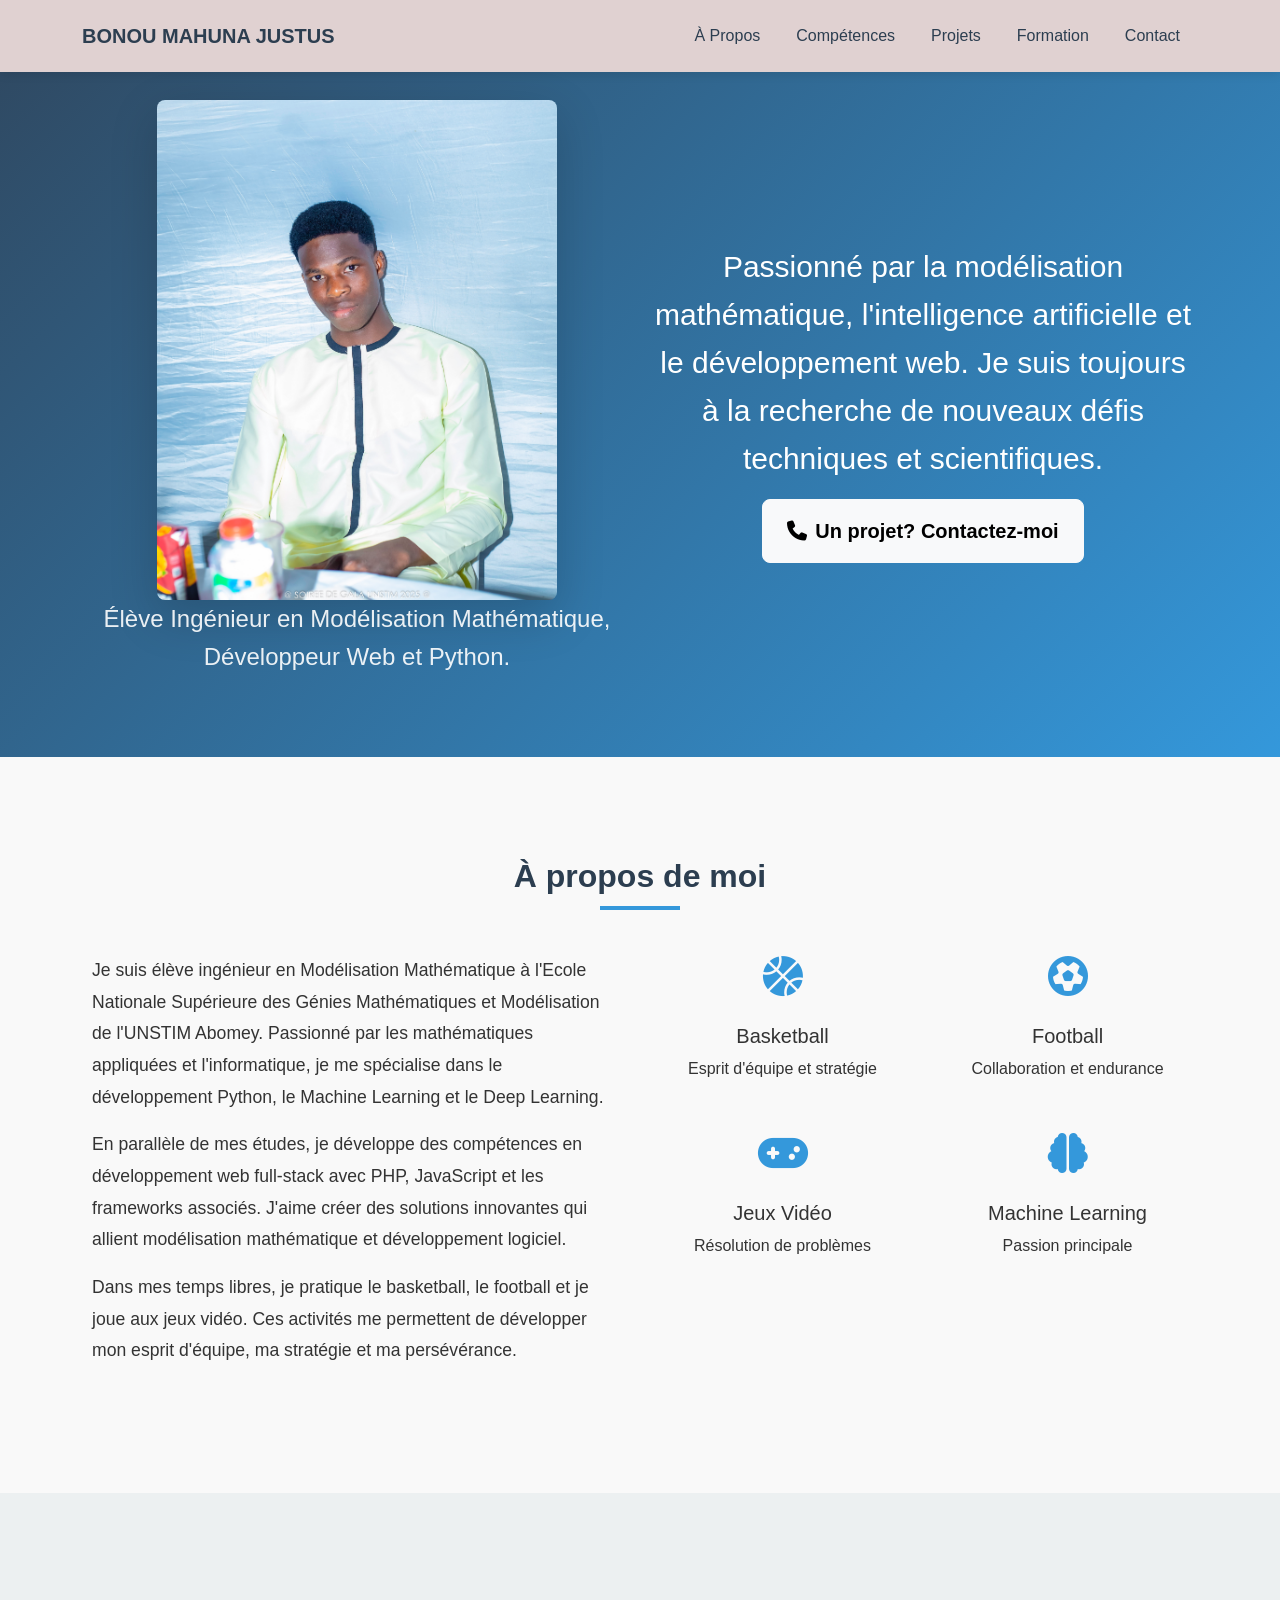
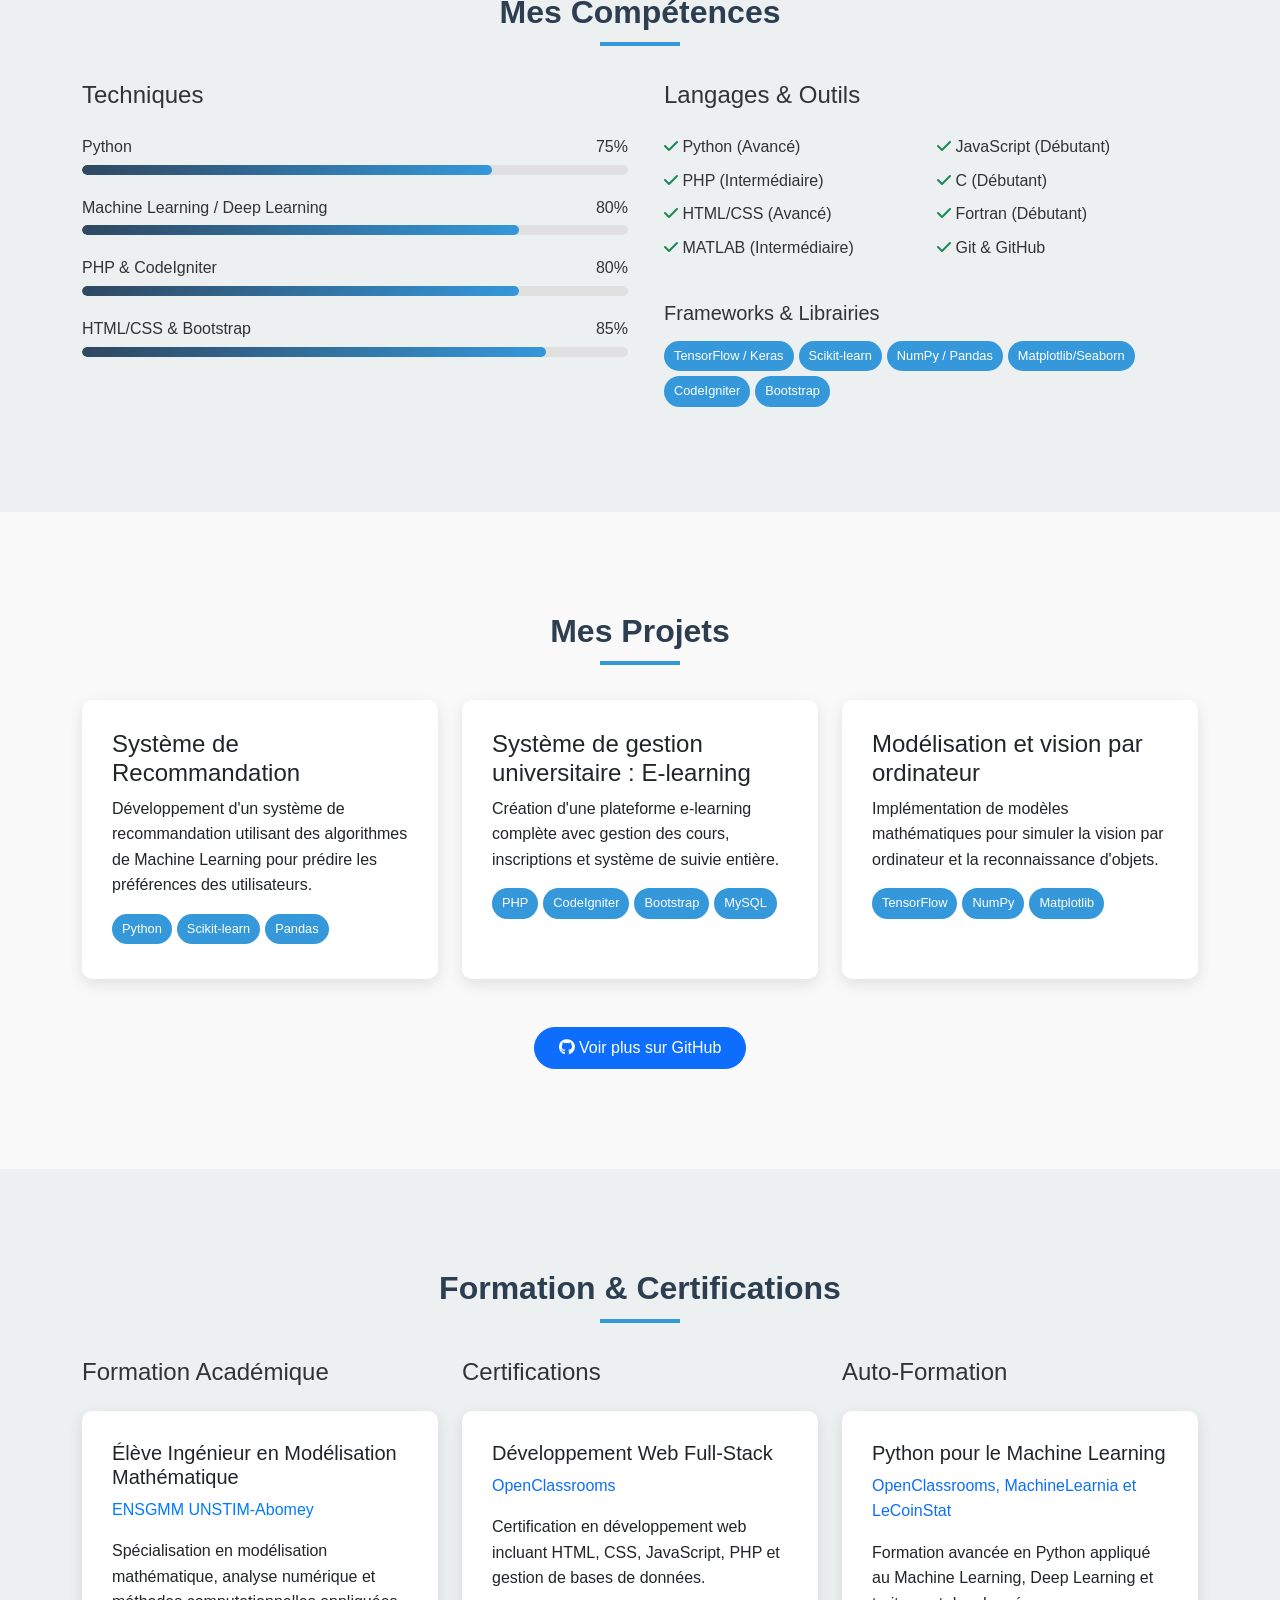
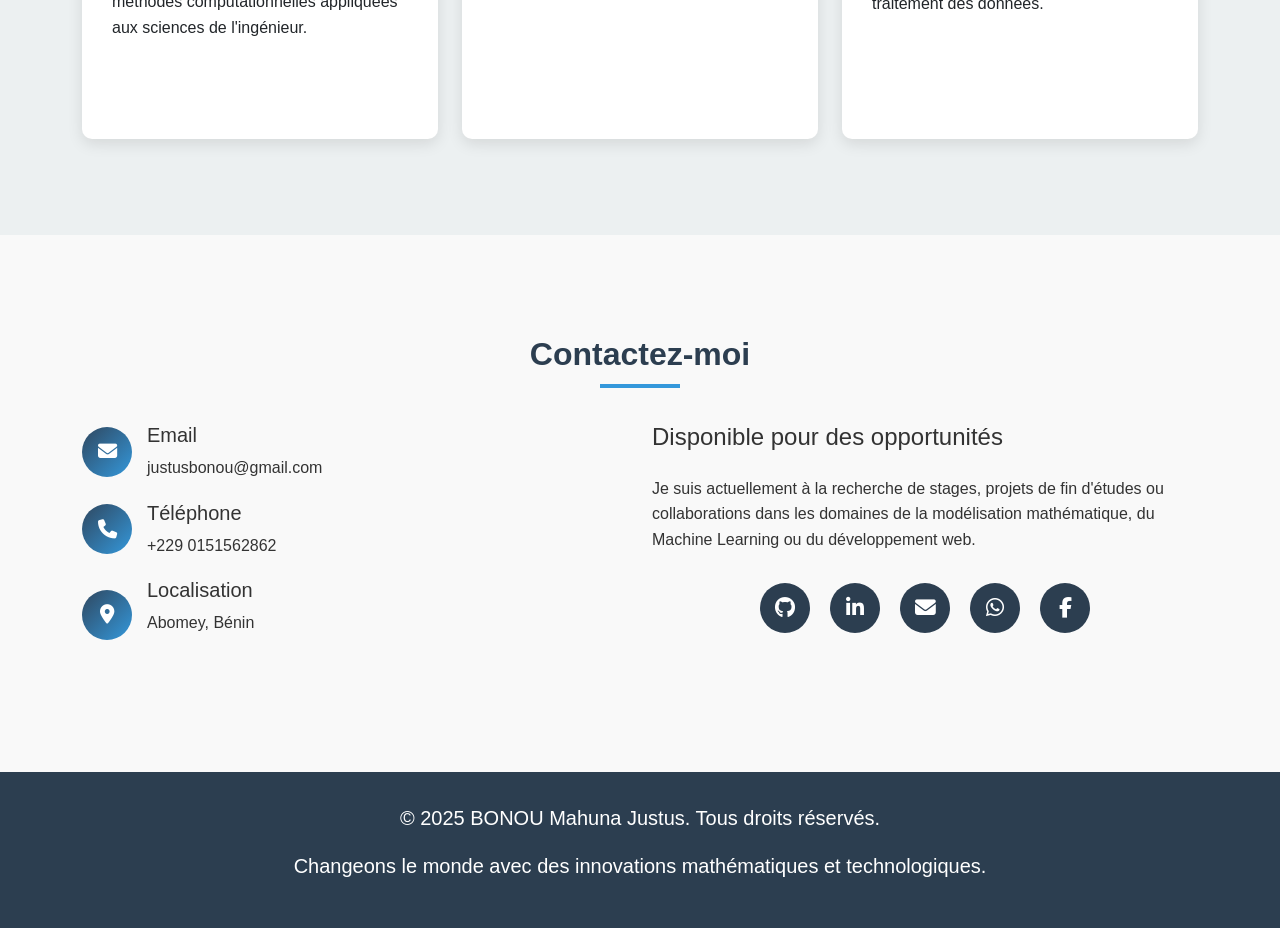
==== index.html @ 1ecdd9f5 "premier commit" ====
<!DOCTYPE html>
<html lang="fr">
  <head>
    <meta charset="UTF-8" />
    <meta name="viewport" content="width=device-width, initial-scale=1.0" />
    <title>BONOU Mahuna Justus - Portfolio</title>
    <link
      rel="stylesheet"
      href="https://cdnjs.cloudflare.com/ajax/libs/font-awesome/6.4.0/css/all.min.css"
    />
    <link
      href="https://cdn.jsdelivr.net/npm/bootstrap@5.3.0/dist/css/bootstrap.min.css"
      rel="stylesheet"
    />
    <style>
      :root {
        --primary-color: #2c3e50;
        --secondary-color: #3498db;
        --accent-color: #e74c3c;
        --light-color: #ecf0f1;
        --dark-color: #2c3e50;
        --gradient: linear-gradient(135deg, #2f475f 0%, #3498db 100%);
      }

      * {
        margin: 0;
        padding: 0;
        box-sizing: border-box;
      }

      body {
        font-family: "Segoe UI", Tahoma, Geneva, Verdana, sans-serif;
        line-height: 1.6;
        color: #333;
        background-color: #f9f9f9;
      }

      .navbar {
        background-color: rgb(224, 209, 209);
        box-shadow: 0 2px 10px rgba(0, 0, 0, 0.1);
        position: fixed;
        top: 0;
        width: 100%;
        z-index: 1000;
        padding: 15px 0;
      }

      .navbar-brand {
        font-weight: 700;
        font-size: 1.8rem;
        color: var(--primary-color) !important;
      }

      .nav-link {
        color: var(--primary-color) !important;
        font-weight: 500;
        margin: 0 10px;
        transition: color 0.3s;
      }

      .nav-link:hover {
        color: var(--secondary-color) !important;
      }

      .hero-section {
        background: var(--gradient);
        color: white;
        padding: 100px 0 50px;
        text-align: center;
      }

      .hero-section .lead {
        font-size: 1.5rem;
        margin-bottom: 30px;
        opacity: 0.9;
      }

      .profile-img {
        width: 250px;
        height: 250px;
        border-radius: 50%;
        object-fit: cover;
        border: 5px solid white;
        box-shadow: 0 10px 30px rgba(0, 0, 0, 0.2);
        margin: 30px auto;
      }

      .section-title {
        text-align: center;
        margin-bottom: 50px;
        color: var(--primary-color);
        position: relative;
        font-weight: 700;
      }

      .section-title:after {
        content: "";
        position: absolute;
        width: 80px;
        height: 4px;
        background-color: var(--secondary-color);
        bottom: -15px;
        left: 50%;
        transform: translateX(-50%);
      }

      .section-padding {
        padding: 100px 0;
      }

      .about-text {
        font-size: 1.1rem;
        line-height: 1.8;
        padding: 10px;
      }

      .skill-item {
        margin-bottom: 20px;
      }

      .skill-name {
        display: flex;
        justify-content: space-between;
        margin-bottom: 5px;
      }

      .skill-bar {
        height: 10px;
        background-color: #e0e0e0;
        border-radius: 5px;
        overflow: hidden;
      }

      .skill-level {
        height: 100%;
        background: var(--gradient);
        border-radius: 5px;
      }

      .card {
        border: none;
        border-radius: 10px;
        box-shadow: 0 5px 15px rgba(0, 0, 0, 0.1);
        transition: transform 0.3s, box-shadow 0.3s;
        height: 100%;
      }

      .card:hover {
        transform: translateY(-10px);
        box-shadow: 0 15px 30px rgba(0, 0, 0, 0.2);
      }

      .card-body {
        padding: 30px;
      }

      .project-tech {
        display: flex;
        flex-wrap: wrap;
        margin-top: 15px;
      }

      .tech-badge {
        background-color: var(--secondary-color);
        color: white;
        padding: 5px 10px;
        border-radius: 20px;
        font-size: 0.8rem;
        margin-right: 5px;
        margin-bottom: 5px;
      }

      .contact-info {
        display: flex;
        align-items: center;
        margin-bottom: 20px;
      }

      .contact-icon {
        width: 50px;
        height: 50px;
        background: var(--gradient);
        color: white;
        border-radius: 50%;
        display: flex;
        align-items: center;
        justify-content: center;
        margin-right: 15px;
        font-size: 1.2rem;
      }

      .social-links {
        display: flex;
        justify-content: center;
        margin-top: 30px;
      }

      .social-link {
        width: 50px;
        height: 50px;
        border-radius: 50%;
        background-color: var(--primary-color);
        color: white;
        display: flex;
        align-items: center;
        justify-content: center;
        margin: 0 10px;
        font-size: 1.3rem;
        transition: all 0.3s;
        text-decoration: none;
      }

      .social-link:hover {
        background-color: var(--secondary-color);
        transform: translateY(-5px);
        color: white;
      }

      footer {
        background-color: var(--primary-color);
        color: white;
        padding: 30px 0;
        text-align: center;
      }

      .hobby-icon {
        font-size: 2.5rem;
        color: var(--secondary-color);
        margin-bottom: 15px;
      }

      @media (max-width: 768px) {
        .hero-section h1 {
          font-size: 2.5rem;
        }

        .hero-section .lead {
          font-size: 1.2rem;
        }

        .section-padding {
          padding: 60px 0;
        }
      }
    </style>
  </head>
  <body>
    <!-- Navigation -->
    <nav class="navbar navbar-expand-lg navbar-light" id="nav">
      <div class="container">
        <a class="navbar-brand" style="font-size: 20px" href="#nav"
          >BONOU MAHUNA JUSTUS</a
        >
        <button
          class="navbar-toggler"
          type="button"
          data-bs-toggle="collapse"
          data-bs-target="#navbarNav"
        >
          <span class="navbar-toggler-icon"></span>
        </button>
        <div class="collapse navbar-collapse" id="navbarNav">
          <ul class="navbar-nav ms-auto">
            <li class="nav-item">
              <a class="nav-link" href="#about">À Propos</a>
            </li>
            <li class="nav-item">
              <a class="nav-link" href="#skills">Compétences</a>
            </li>
            <li class="nav-item">
              <a class="nav-link" href="#projects">Projets</a>
            </li>
            <li class="nav-item">
              <a class="nav-link" href="#education">Formation</a>
            </li>
            <li class="nav-item">
              <a class="nav-link" href="#contact">Contact</a>
            </li>
          </ul>
        </div>
      </div>
    </nav>
    <section class="hero-section">
      <div class="container position-relative">
        <div class="row justify-content-center align-items-center g-3">
          <div class="col-lg-6 text-center">
            <div class="hero-image-wrapper position-relative">
              <img
                src="images/justus.jpg"
                alt="BONOU Mahuna Justus"
                class="img-fluid rounded-3 shadow-lg"
                style="width: 400px; height: 500px"
              />
            </div>
            <p class="lead">
              Élève Ingénieur en Modélisation Mathématique, Développeur Web et
              Python.
            </p>
          </div>
          <hr class="d-lg-none border-3 opacity-100" />
          <div class="col-lg-6 text-center">
            <div class="row">
              <div>
                <p style="font-size: 30px; font-weight: 20px">
                  Passionné par la modélisation mathématique, l'intelligence
                  artificielle et le développement web. Je suis toujours à la
                  recherche de nouveaux défis techniques et scientifiques.
                </p>
              </div>
              <div class="d-flex gap-3 flex-wrap justify-content-center">
                <a
                  href="#contact"
                  class="btn btn-light btn-lg px-4 py-3 fw-semibold"
                >
                  <i class="fas fa-phone me-2"></i>Un projet? Contactez-moi
                </a>
              </div>
            </div>
          </div>
        </div>
      </div>
    </section>

    <!-- À Propos Section -->
    <section id="about" class="section-padding">
      <div class="container">
        <h2 class="section-title">À propos de moi</h2>
        <div class="row">
          <div class="col-lg-6">
            <div class="about-text">
              <p>
                Je suis élève ingénieur en Modélisation Mathématique à l'Ecole
                Nationale Supérieure des Génies Mathématiques et Modélisation de
                l'UNSTIM Abomey. Passionné par les mathématiques appliquées et
                l'informatique, je me spécialise dans le développement Python,
                le Machine Learning et le Deep Learning.
              </p>

              <p>
                En parallèle de mes études, je développe des compétences en
                développement web full-stack avec PHP, JavaScript et les
                frameworks associés. J'aime créer des solutions innovantes qui
                allient modélisation mathématique et développement logiciel.
              </p>

              <p>
                Dans mes temps libres, je pratique le basketball, le football et
                je joue aux jeux vidéo. Ces activités me permettent de
                développer mon esprit d'équipe, ma stratégie et ma persévérance.
              </p>
            </div>
          </div>
          <div class="col-lg-6">
            <div class="row mt-4 mt-lg-0">
              <div class="col-6 text-center mb-4">
                <div class="hobby-icon">
                  <i class="fas fa-basketball-ball"></i>
                </div>
                <h5>Basketball</h5>
                <p>Esprit d'équipe et stratégie</p>
              </div>
              <div class="col-6 text-center mb-4">
                <div class="hobby-icon">
                  <i class="fas fa-futbol"></i>
                </div>
                <h5>Football</h5>
                <p>Collaboration et endurance</p>
              </div>
              <div class="col-6 text-center mb-4">
                <div class="hobby-icon">
                  <i class="fas fa-gamepad"></i>
                </div>
                <h5>Jeux Vidéo</h5>
                <p>Résolution de problèmes</p>
              </div>
              <div class="col-6 text-center mb-4">
                <div class="hobby-icon">
                  <i class="fas fa-brain"></i>
                </div>
                <h5>Machine Learning</h5>
                <p>Passion principale</p>
              </div>
            </div>
          </div>
        </div>
      </div>
    </section>

    <!-- Compétences Section -->
    <section
      id="skills"
      class="section-padding"
      style="background-color: var(--light-color)"
    >
      <div class="container">
        <h2 class="section-title">Mes Compétences</h2>
        <div class="row">
          <div class="col-lg-6">
            <h4 class="mb-4">Techniques</h4>
            <div class="skill-item">
              <div class="skill-name">
                <span>Python</span>
                <span>75%</span>
              </div>
              <div class="skill-bar">
                <div class="skill-level" style="width: 75%"></div>
              </div>
            </div>

            <div class="skill-item">
              <div class="skill-name">
                <span>Machine Learning / Deep Learning</span>
                <span>80%</span>
              </div>
              <div class="skill-bar">
                <div class="skill-level" style="width: 80%"></div>
              </div>
            </div>

            <div class="skill-item">
              <div class="skill-name">
                <span>PHP & CodeIgniter</span>
                <span>80%</span>
              </div>
              <div class="skill-bar">
                <div class="skill-level" style="width: 80%"></div>
              </div>
            </div>

            <div class="skill-item">
              <div class="skill-name">
                <span>HTML/CSS & Bootstrap</span>
                <span>85%</span>
              </div>
              <div class="skill-bar">
                <div class="skill-level" style="width: 85%"></div>
              </div>
            </div>
          </div>

          <div class="col-lg-6 px-4 mt-5 mt-lg-0">
            <h4 class="mb-4">Langages & Outils</h4>
            <div class="row">
              <div class="col-md-6">
                <ul class="list-unstyled">
                  <li class="mb-2">
                    <i class="fas fa-check text-success"></i> Python (Avancé)
                  </li>
                  <li class="mb-2">
                    <i class="fas fa-check text-success"></i> PHP
                    (Intermédiaire)
                  </li>
                  <li class="mb-2">
                    <i class="fas fa-check text-success"></i> HTML/CSS (Avancé)
                  </li>
                  <li class="mb-2">
                    <i class="fas fa-check text-success"></i> MATLAB
                    (Intermédiaire)
                  </li>
                </ul>
              </div>
              <div class="col-md-6">
                <ul class="list-unstyled">
                  <li class="mb-2">
                    <i class="fas fa-check text-success"></i> JavaScript
                    (Débutant)
                  </li>
                  <li class="mb-2">
                    <i class="fas fa-check text-success"></i> C (Débutant)
                  </li>
                  <li class="mb-2">
                    <i class="fas fa-check text-success"></i> Fortran (Débutant)
                  </li>
                  <li class="mb-2">
                    <i class="fas fa-check text-success"></i> Git & GitHub
                  </li>
                </ul>
              </div>
            </div>

            <div class="mt-4">
              <h5>Frameworks & Librairies</h5>
              <div class="project-tech mt-3">
                <span class="tech-badge">TensorFlow / Keras</span>
                <span class="tech-badge">Scikit-learn</span>
                <span class="tech-badge">NumPy / Pandas</span>
                <span class="tech-badge">Matplotlib/Seaborn</span>
                <span class="tech-badge">CodeIgniter</span>
                <span class="tech-badge">Bootstrap</span>
              </div>
            </div>
          </div>
        </div>
      </div>
    </section>

    <!-- Projets Section -->
    <section id="projects" class="section-padding">
      <div class="container">
        <h2 class="section-title">Mes Projets</h2>
        <div class="row">
          <div class="col-md-6 col-lg-4 mb-4">
            <div class="card">
              <div class="card-body">
                <h4 class="card-title">Système de Recommandation</h4>
                <p class="card-text">
                  Développement d'un système de recommandation utilisant des
                  algorithmes de Machine Learning pour prédire les préférences
                  des utilisateurs.
                </p>
                <div class="project-tech">
                  <span class="tech-badge">Python</span>
                  <span class="tech-badge">Scikit-learn</span>
                  <span class="tech-badge">Pandas</span>
                </div>
              </div>
            </div>
          </div>

          <div class="col-md-6 col-lg-4 mb-4">
            <div class="card">
              <div class="card-body">
                <h4 class="card-title">
                  Système de gestion universitaire : E-learning
                </h4>
                <p class="card-text">
                  Création d'une plateforme e-learning complète avec gestion des
                  cours, inscriptions et système de suivie entière.
                </p>
                <div class="project-tech">
                  <span class="tech-badge">PHP</span>
                  <span class="tech-badge">CodeIgniter</span>
                  <span class="tech-badge">Bootstrap</span>
                  <span class="tech-badge">MySQL</span>
                </div>
              </div>
            </div>
          </div>

          <div class="col-md-6 col-lg-4 mb-4">
            <div class="card">
              <div class="card-body">
                <h4 class="card-title">
                  Modélisation et vision par ordinateur
                </h4>
                <p class="card-text">
                  Implémentation de modèles mathématiques pour simuler la vision
                  par ordinateur et la reconnaissance d'objets.
                </p>
                <div class="project-tech">
                  <span class="tech-badge">TensorFlow</span>
                  <span class="tech-badge">NumPy</span>
                  <span class="tech-badge">Matplotlib</span>
                </div>
              </div>
            </div>
          </div>
        </div>

        <div class="text-center mt-4">
          <a
            href="https://github.com/justus12s"
            target="_blank"
            class="btn btn-primary px-4 py-2"
            style="border-radius: 30px"
          >
            <i class="fab fa-github"></i> Voir plus sur GitHub
          </a>
        </div>
      </div>
    </section>

    <!-- Formation & Certifications -->
    <section
      id="education"
      class="section-padding"
      style="background-color: var(--light-color)"
    >
      <div class="container">
        <h2 class="section-title">Formation & Certifications</h2>
        <div class="row">
          <div class="col-lg-4 mb-5">
            <h4 class="mb-4">Formation Académique</h4>
            <div class="card">
              <div class="card-body">
                <h5>Élève Ingénieur en Modélisation Mathématique</h5>
                <p class="text-primary">
                  <a
                    href="https://ensgmm.unstim.bj/"
                    target="_blank"
                    style="text-decoration: none; color: #007bff"
                    >ENSGMM UNSTIM-Abomey</a
                  >
                </p>
                <p>
                  Spécialisation en modélisation mathématique, analyse numérique
                  et méthodes computationnelles appliquées aux sciences de
                  l'ingénieur.
                </p>
              </div>
            </div>
          </div>

          <div class="col-lg-4 mb-5">
            <h4 class="mb-4">Certifications</h4>
            <div class="card mb-3">
              <div class="card-body">
                <h5>Développement Web Full-Stack</h5>
                <p class="text-primary">OpenClassrooms</p>
                <p>
                  Certification en développement web incluant HTML, CSS,
                  JavaScript, PHP et gestion de bases de données.
                </p>
              </div>
            </div>
          </div>
          <div class="col-lg-4 mb-5">
            <h4 class="mb-4">Auto-Formation</h4>
            <div class="card">
              <div class="card-body">
                <h5>Python pour le Machine Learning</h5>
                <p class="text-primary">
                  OpenClassrooms, MachineLearnia et LeCoinStat
                </p>
                <p>
                  Formation avancée en Python appliqué au Machine Learning, Deep
                  Learning et traitement des données.
                </p>
              </div>
            </div>
          </div>
        </div>
      </div>
    </section>

    <!-- Contact Section -->
    <section id="contact" class="section-padding">
      <div class="container">
        <h2 class="section-title">Contactez-moi</h2>
        <div class="row">
          <div class="col-lg-6">
            <div class="contact-info">
              <div class="contact-icon">
                <i class="fas fa-envelope"></i>
              </div>
              <div>
                <h5>Email</h5>
                <a
                  href="mailto:justusbonou@gmail.com"
                  style="text-decoration: none; color: #333; font-size: 1rem"
                >
                  <span>justusbonou@gmail.com</span>
                </a>
              </div>
            </div>

            <div class="contact-info">
              <div class="contact-icon">
                <i class="fas fa-phone"></i>
              </div>
              <div>
                <h5>Téléphone</h5>
                <a
                  href="tel:+229 0151562862"
                  style="text-decoration: none; color: #333; font-size: 1rem"
                >
                  <span>+229 0151562862</span>
                </a>
              </div>
            </div>

            <div class="contact-info">
              <div class="contact-icon">
                <i class="fas fa-map-marker-alt"></i>
              </div>
              <div>
                <h5>Localisation</h5>
                <p>Abomey, Bénin</p>
              </div>
            </div>
          </div>

          <div class="col-lg-6 mt-5 mt-lg-0">
            <h4 class="mb-4">Disponible pour des opportunités</h4>
            <p>
              Je suis actuellement à la recherche de stages, projets de fin
              d'études ou collaborations dans les domaines de la modélisation
              mathématique, du Machine Learning ou du développement web.
            </p>

            <div class="social-links">
              <a
                href="https://github.com/justus12s"
                target="_blank"
                class="social-link"
              >
                <i class="fab fa-github"></i>
              </a>
              <a
                href="https://www.linkedin.com/in/mahuna-justus-bonou-1362aa380"
                target="_blank"
                class="social-link"
              >
                <i class="fab fa-linkedin-in"></i>
              </a>
              <a href="mailto:justusbonou@gmail.com" class="social-link">
                <i class="fas fa-envelope"></i>
              </a>
              <a
                href="https://wa.me/2290151562862"
                target="_blank"
                class="social-link"
              >
                <i class="fab fa-whatsapp"></i>
              </a>
              <a
                href="https://www.facebook.com/justus.bonou.2025"
                target="_blank"
                class="social-link"
              >
                <i class="fab fa-facebook-f"></i>
              </a>
            </div>
          </div>
        </div>
      </div>
    </section>

    <!-- Footer -->
    <footer>
      <div class="container" style="font-size: 1rem">
        <p class="lead">
          &copy; 2025 BONOU Mahuna Justus. Tous droits réservés.
        </p>
        <p class="lead">
          Changeons le monde avec des innovations mathématiques et
          technologiques.
        </p>
      </div>
    </footer>

    <script src="https://cdn.jsdelivr.net/npm/bootstrap@5.3.0/dist/js/bootstrap.bundle.min.js"></script>
    <script>
      // Smooth scrolling pour les ancres
      document.querySelectorAll('a[href^="#"]').forEach((anchor) => {
        anchor.addEventListener("click", function (e) {
          e.preventDefault();

          const targetId = this.getAttribute("href");
          if (targetId === "#") return;

          const targetElement = document.querySelector(targetId);
          if (targetElement) {
            window.scrollTo({
              top: targetElement.offsetTop - 70,
              behavior: "smooth",
            });
          }
        });
      });

      // Animation pour les barres de compétences
      function animateSkills() {
        const skillBars = document.querySelectorAll(".skill-level");
        skillBars.forEach((bar) => {
          const width = bar.style.width;
          bar.style.width = "0";
          setTimeout(() => {
            bar.style.transition = "width 1.5s ease-in-out";
            bar.style.width = width;
          }, 300);
        });
      }

      // Observer pour déclencher l'animation des compétences
      const observerOptions = {
        threshold: 0.5,
      };

      const observer = new IntersectionObserver((entries) => {
        entries.forEach((entry) => {
          if (entry.isIntersecting) {
            animateSkills();
            observer.unobserve(entry.target);
          }
        });
      }, observerOptions);

      const skillsSection = document.getElementById("skills");
      if (skillsSection) {
        observer.observe(skillsSection);
      }
    </script>
  </body>
</html>
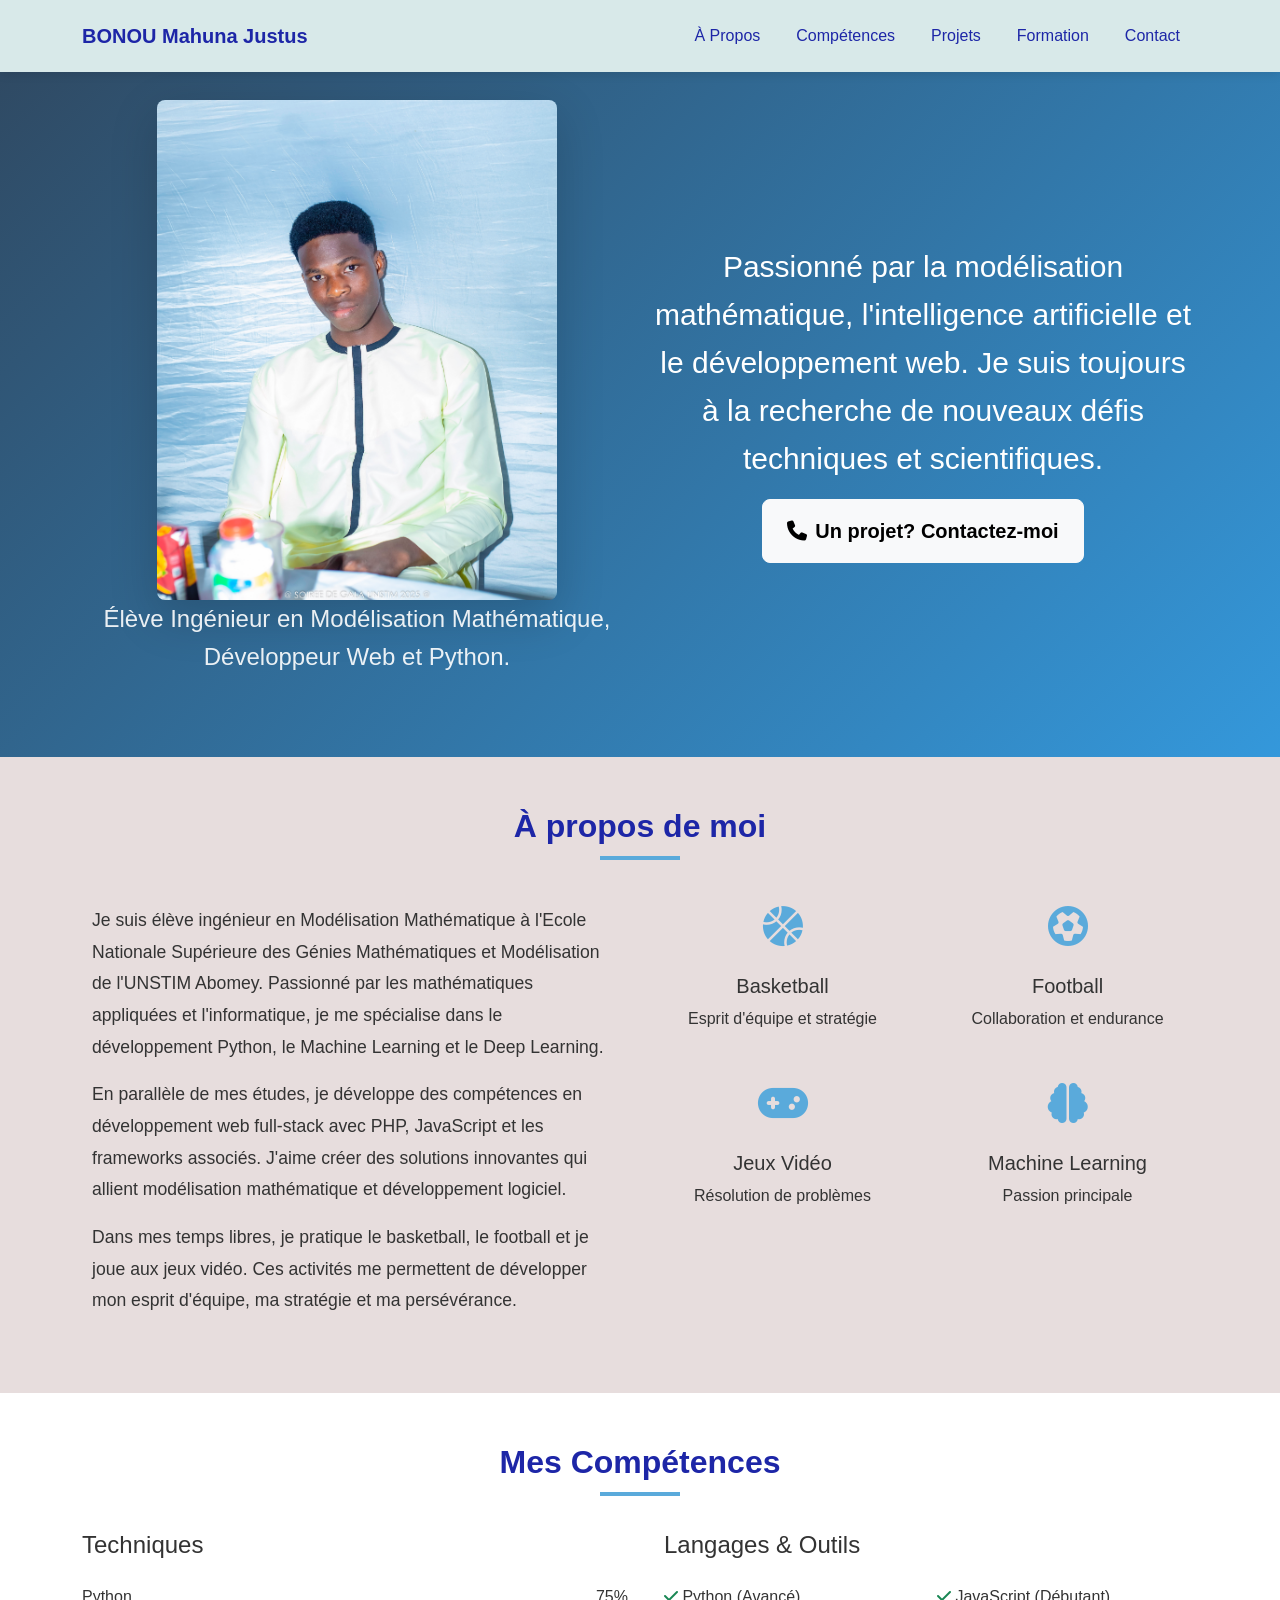
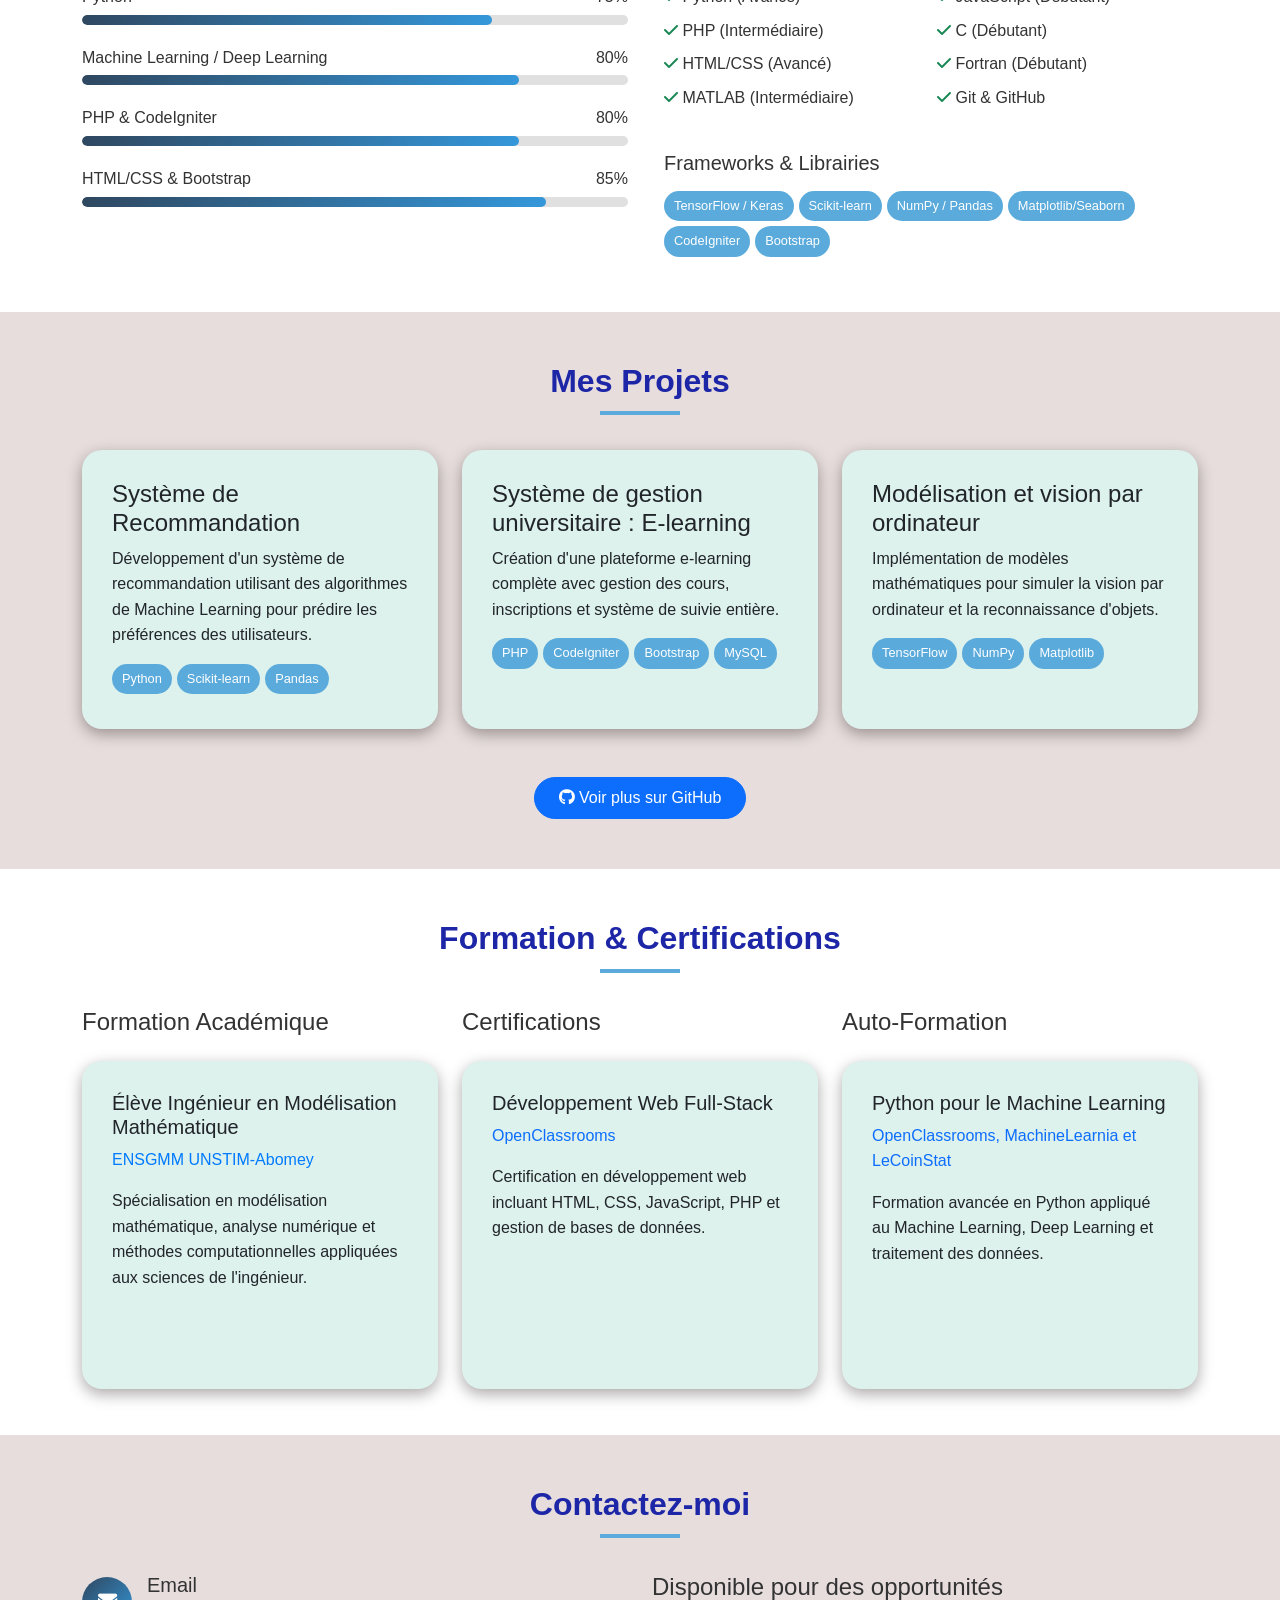
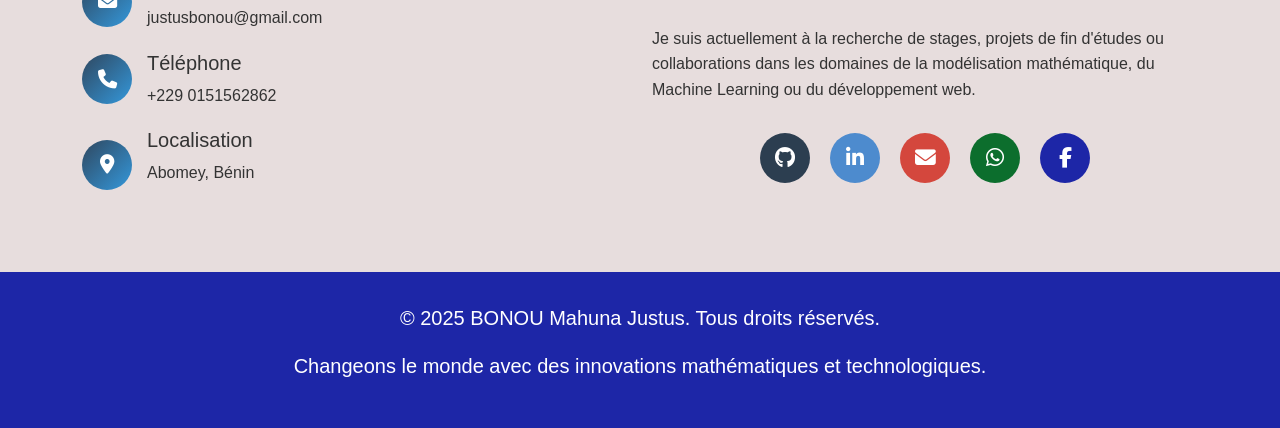
==== commit d2ffc913: "Premiere modification" ====
--- a/index.html
+++ b/index.html
@@ -14,10 +14,10 @@
     />
     <style>
       :root {
-        --primary-color: #2c3e50;
-        --secondary-color: #3498db;
+        --primary-color: rgb(29, 38, 167);
+        --secondary-color: #5aaadb;
         --accent-color: #e74c3c;
-        --light-color: #ecf0f1;
+        --light-color: #ffffff;
         --dark-color: #2c3e50;
         --gradient: linear-gradient(135deg, #2f475f 0%, #3498db 100%);
       }
@@ -32,11 +32,11 @@
         font-family: "Segoe UI", Tahoma, Geneva, Verdana, sans-serif;
         line-height: 1.6;
         color: #333;
-        background-color: #f9f9f9;
+        background-color: #e7dddd;
       }
 
       .navbar {
-        background-color: rgb(224, 209, 209);
+        background-color: rgb(216, 233, 233);
         box-shadow: 0 2px 10px rgba(0, 0, 0, 0.1);
         position: fixed;
         top: 0;
@@ -105,7 +105,7 @@
       }
 
       .section-padding {
-        padding: 100px 0;
+        padding: 50px 0;
       }
 
       .about-text {
@@ -139,9 +139,10 @@
 
       .card {
         border: none;
-        border-radius: 10px;
-        box-shadow: 0 5px 15px rgba(0, 0, 0, 0.1);
+        border-radius: 20px;
+        box-shadow: 0 5px 15px rgba(14, 1, 1, 0.349);
         transition: transform 0.3s, box-shadow 0.3s;
+        background-color: #ddf1ed;
         height: 100%;
       }
 
@@ -249,7 +250,7 @@
     <nav class="navbar navbar-expand-lg navbar-light" id="nav">
       <div class="container">
         <a class="navbar-brand" style="font-size: 20px" href="#nav"
-          >BONOU MAHUNA JUSTUS</a
+          >BONOU Mahuna Justus</a
         >
         <button
           class="navbar-toggler"
@@ -693,6 +694,7 @@
                 href="https://github.com/justus12s"
                 target="_blank"
                 class="social-link"
+                style="background-color: var(--dark-color)"
               >
                 <i class="fab fa-github"></i>
               </a>
@@ -700,16 +702,22 @@
                 href="https://www.linkedin.com/in/mahuna-justus-bonou-1362aa380"
                 target="_blank"
                 class="social-link"
+                style="background-color: #4d8bce"
               >
                 <i class="fab fa-linkedin-in"></i>
               </a>
-              <a href="mailto:justusbonou@gmail.com" class="social-link">
+              <a
+                href="mailto:justusbonou@gmail.com"
+                class="social-link"
+                style="background-color: #d4473d"
+              >
                 <i class="fas fa-envelope"></i>
               </a>
               <a
                 href="https://wa.me/2290151562862"
                 target="_blank"
                 class="social-link"
+                style="background-color: #0c6e2d"
               >
                 <i class="fab fa-whatsapp"></i>
               </a>
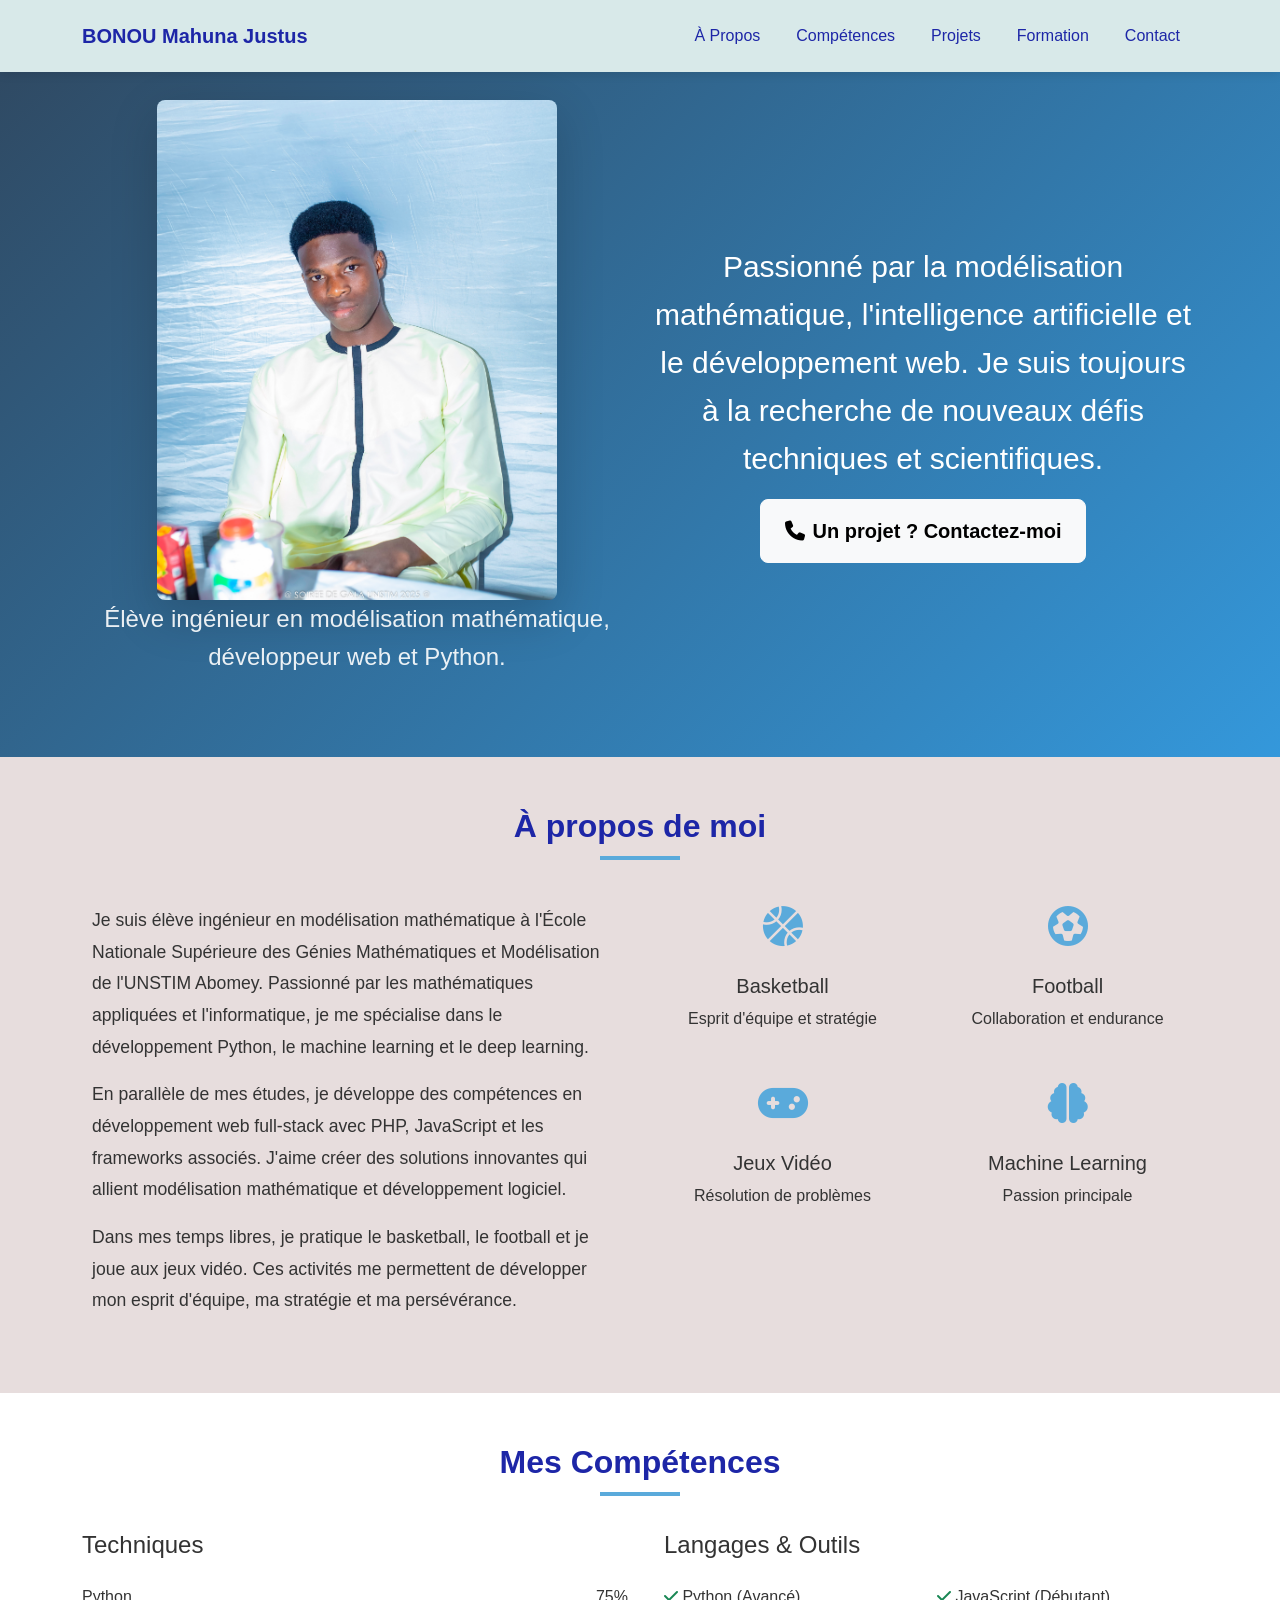
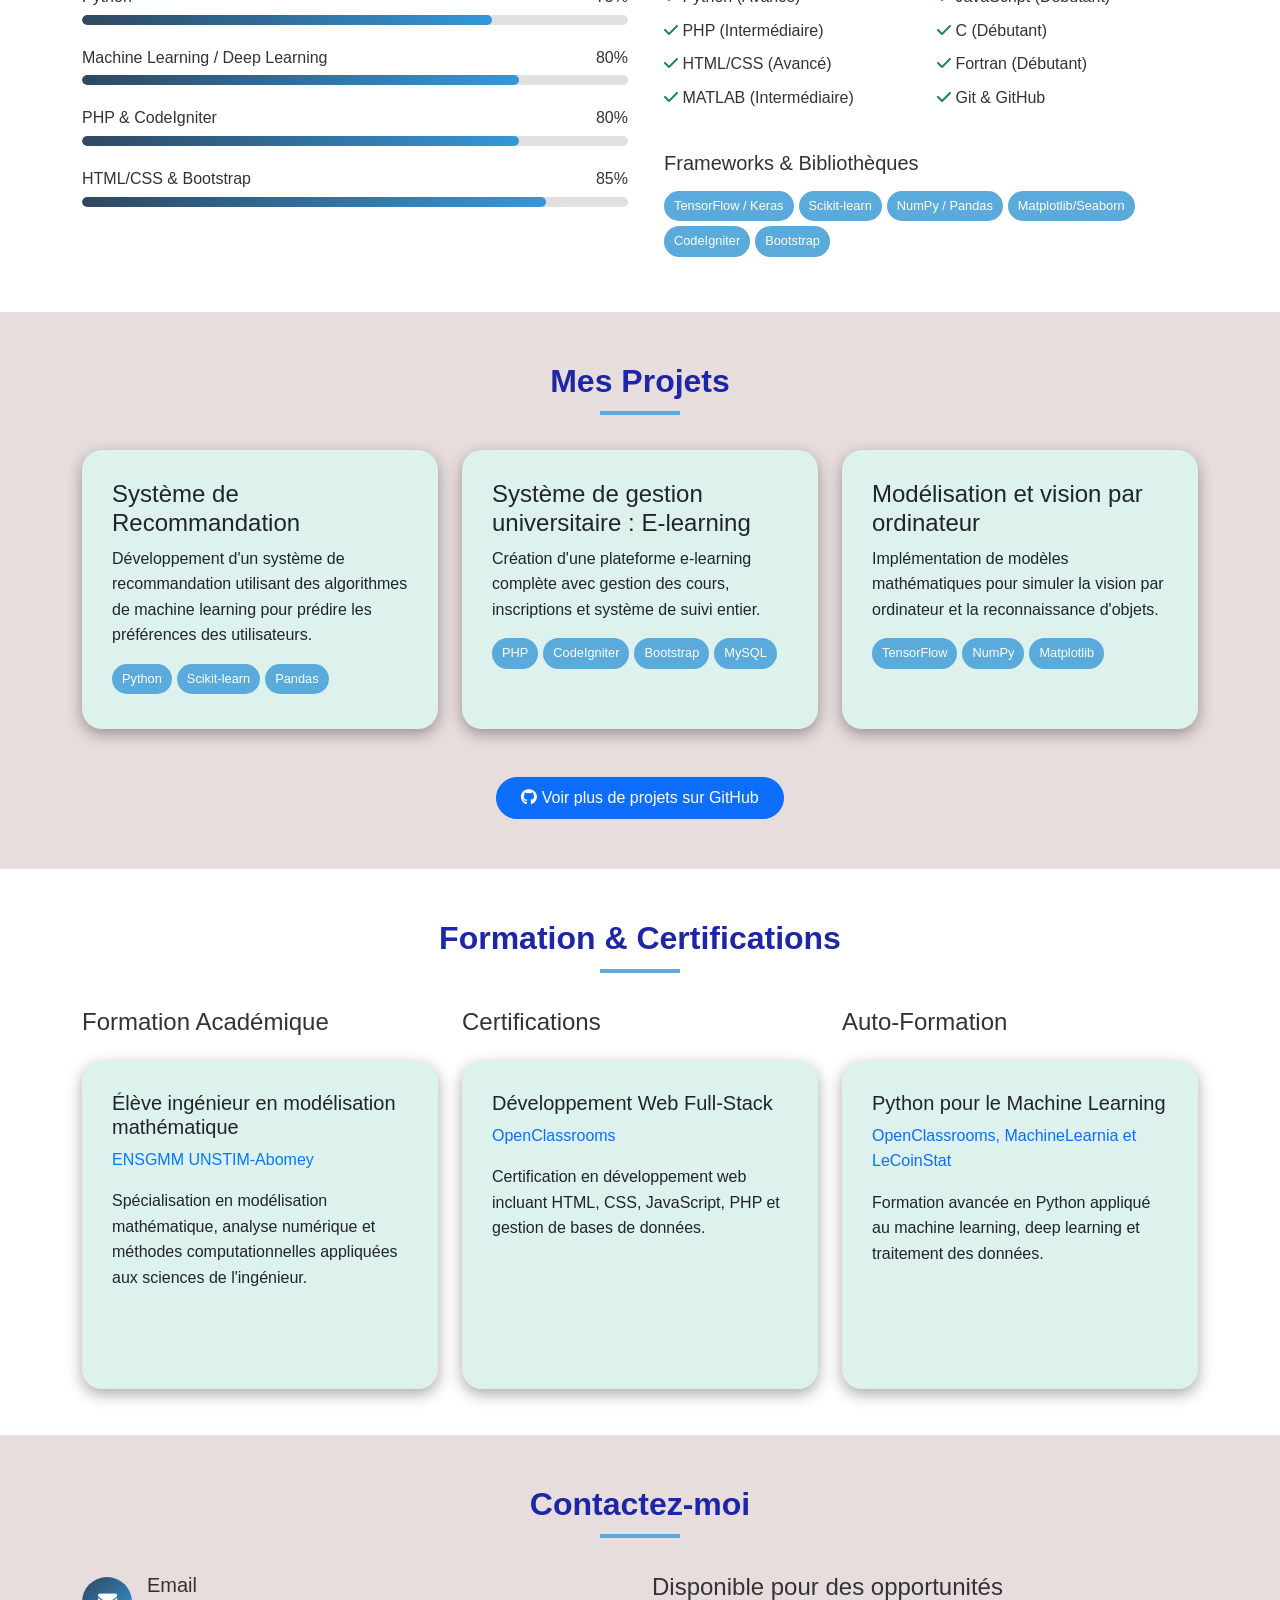
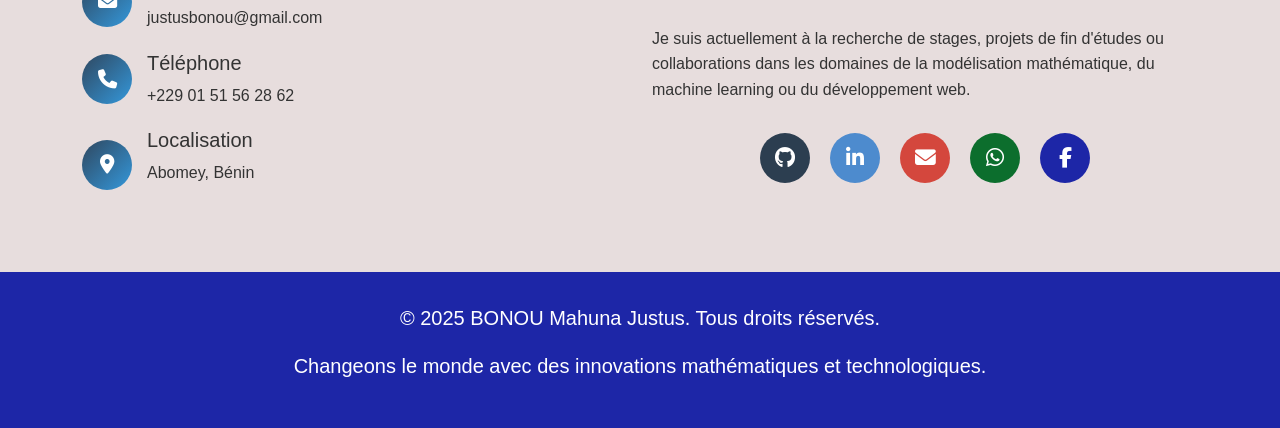
==== commit 30dc4e75: "Deuxième modification" ====
--- a/index.html
+++ b/index.html
@@ -294,7 +294,7 @@
               />
             </div>
             <p class="lead">
-              Élève Ingénieur en Modélisation Mathématique, Développeur Web et
+              Élève ingénieur en modélisation mathématique, développeur web et
               Python.
             </p>
           </div>
@@ -313,7 +313,7 @@
                   href="#contact"
                   class="btn btn-light btn-lg px-4 py-3 fw-semibold"
                 >
-                  <i class="fas fa-phone me-2"></i>Un projet? Contactez-moi
+                  <i class="fas fa-phone me-2"></i>Un projet ? Contactez-moi
                 </a>
               </div>
             </div>
@@ -330,11 +330,11 @@
           <div class="col-lg-6">
             <div class="about-text">
               <p>
-                Je suis élève ingénieur en Modélisation Mathématique à l'Ecole
+                Je suis élève ingénieur en modélisation mathématique à l'École
                 Nationale Supérieure des Génies Mathématiques et Modélisation de
                 l'UNSTIM Abomey. Passionné par les mathématiques appliquées et
                 l'informatique, je me spécialise dans le développement Python,
-                le Machine Learning et le Deep Learning.
+                le machine learning et le deep learning.
               </p>
 
               <p>
@@ -480,7 +480,7 @@
             </div>
 
             <div class="mt-4">
-              <h5>Frameworks & Librairies</h5>
+              <h5>Frameworks & Bibliothèques</h5>
               <div class="project-tech mt-3">
                 <span class="tech-badge">TensorFlow / Keras</span>
                 <span class="tech-badge">Scikit-learn</span>
@@ -506,7 +506,7 @@
                 <h4 class="card-title">Système de Recommandation</h4>
                 <p class="card-text">
                   Développement d'un système de recommandation utilisant des
-                  algorithmes de Machine Learning pour prédire les préférences
+                  algorithmes de machine learning pour prédire les préférences
                   des utilisateurs.
                 </p>
                 <div class="project-tech">
@@ -526,7 +526,7 @@
                 </h4>
                 <p class="card-text">
                   Création d'une plateforme e-learning complète avec gestion des
-                  cours, inscriptions et système de suivie entière.
+                  cours, inscriptions et système de suivi entier.
                 </p>
                 <div class="project-tech">
                   <span class="tech-badge">PHP</span>
@@ -565,7 +565,7 @@
             class="btn btn-primary px-4 py-2"
             style="border-radius: 30px"
           >
-            <i class="fab fa-github"></i> Voir plus sur GitHub
+            <i class="fab fa-github"></i> Voir plus de projets sur GitHub
           </a>
         </div>
       </div>
@@ -584,7 +584,7 @@
             <h4 class="mb-4">Formation Académique</h4>
             <div class="card">
               <div class="card-body">
-                <h5>Élève Ingénieur en Modélisation Mathématique</h5>
+                <h5>Élève ingénieur en modélisation mathématique</h5>
                 <p class="text-primary">
                   <a
                     href="https://ensgmm.unstim.bj/"
@@ -624,8 +624,8 @@
                   OpenClassrooms, MachineLearnia et LeCoinStat
                 </p>
                 <p>
-                  Formation avancée en Python appliqué au Machine Learning, Deep
-                  Learning et traitement des données.
+                  Formation avancée en Python appliqué au machine learning, deep
+                  learning et traitement des données.
                 </p>
               </div>
             </div>
@@ -662,10 +662,10 @@
               <div>
                 <h5>Téléphone</h5>
                 <a
-                  href="tel:+229 0151562862"
+                  href="tel:+22901515628622"
                   style="text-decoration: none; color: #333; font-size: 1rem"
                 >
-                  <span>+229 0151562862</span>
+                  <span>+229 01 51 56 28 62</span>
                 </a>
               </div>
             </div>
@@ -686,7 +686,7 @@
             <p>
               Je suis actuellement à la recherche de stages, projets de fin
               d'études ou collaborations dans les domaines de la modélisation
-              mathématique, du Machine Learning ou du développement web.
+              mathématique, du machine learning ou du développement web.
             </p>
 
             <div class="social-links">
@@ -714,7 +714,7 @@
                 <i class="fas fa-envelope"></i>
               </a>
               <a
-                href="https://wa.me/2290151562862"
+                href="https://wa.me/22901515628622"
                 target="_blank"
                 class="social-link"
                 style="background-color: #0c6e2d"
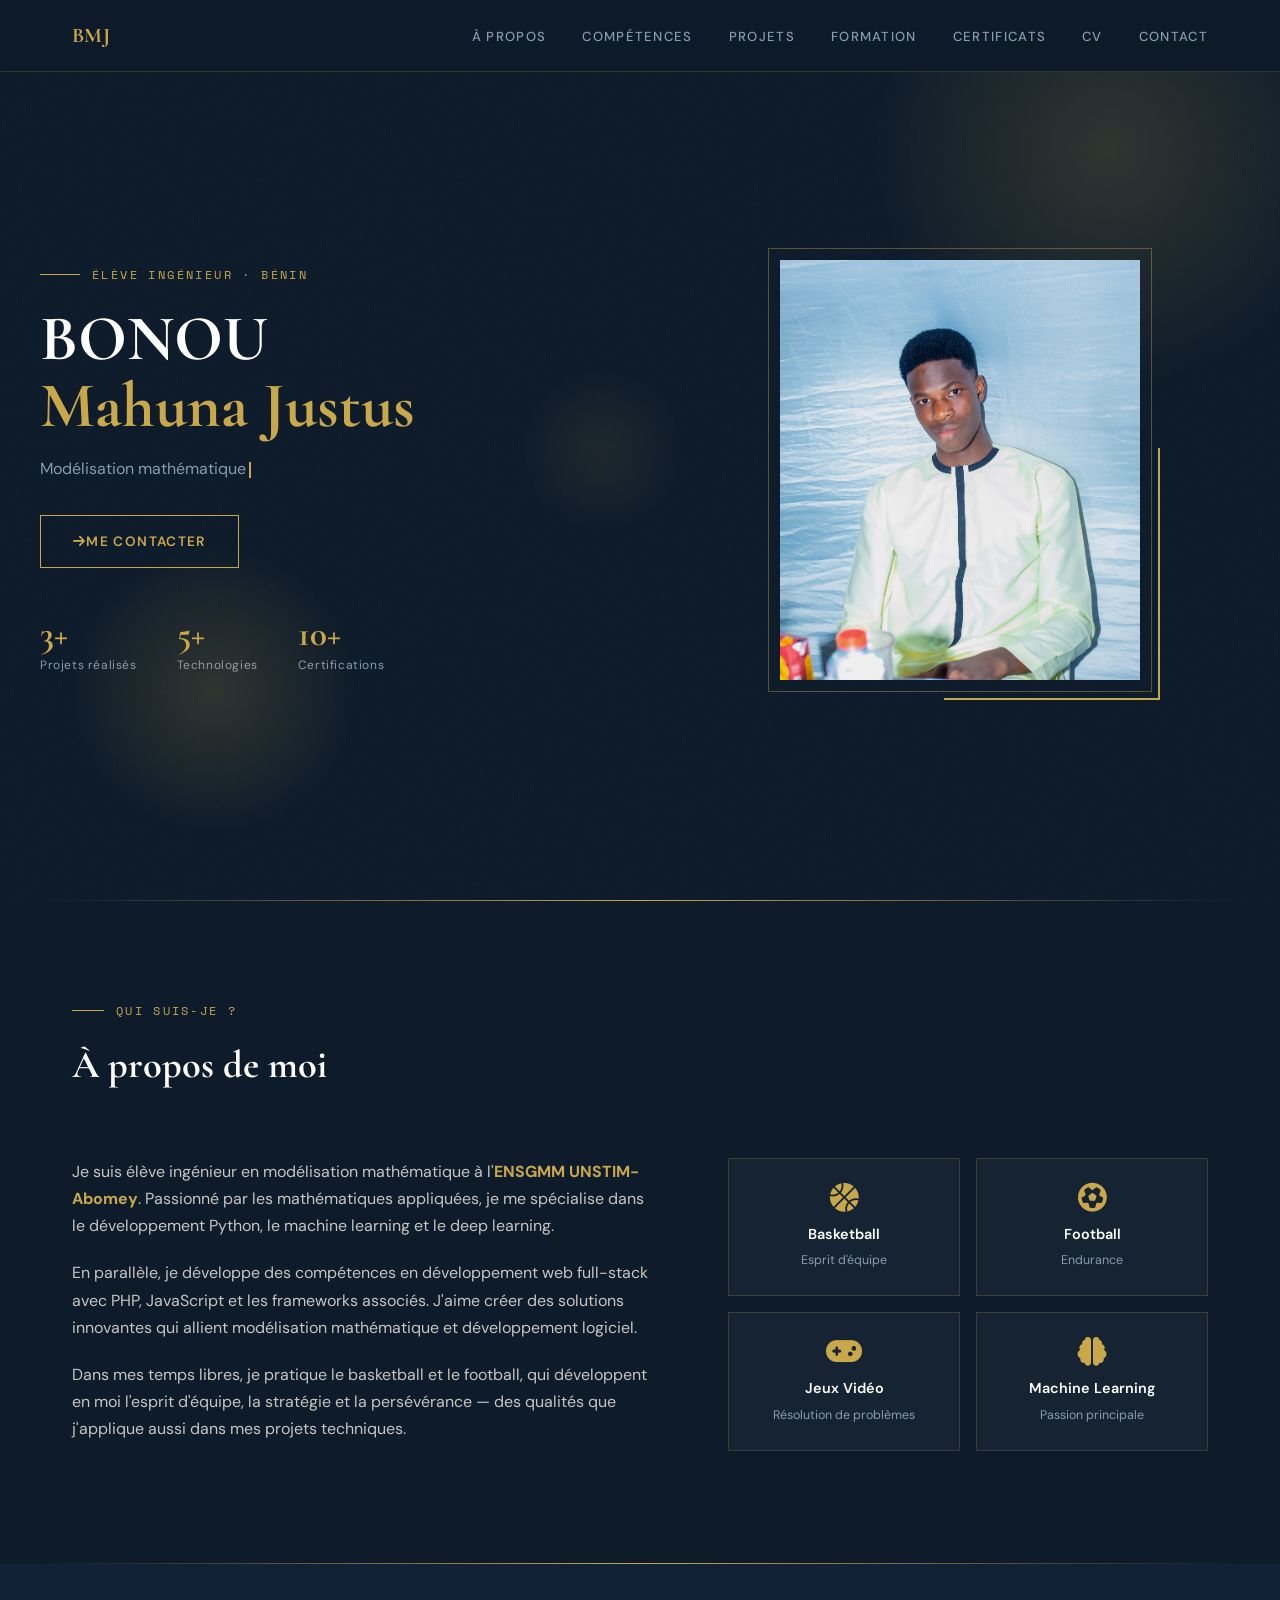
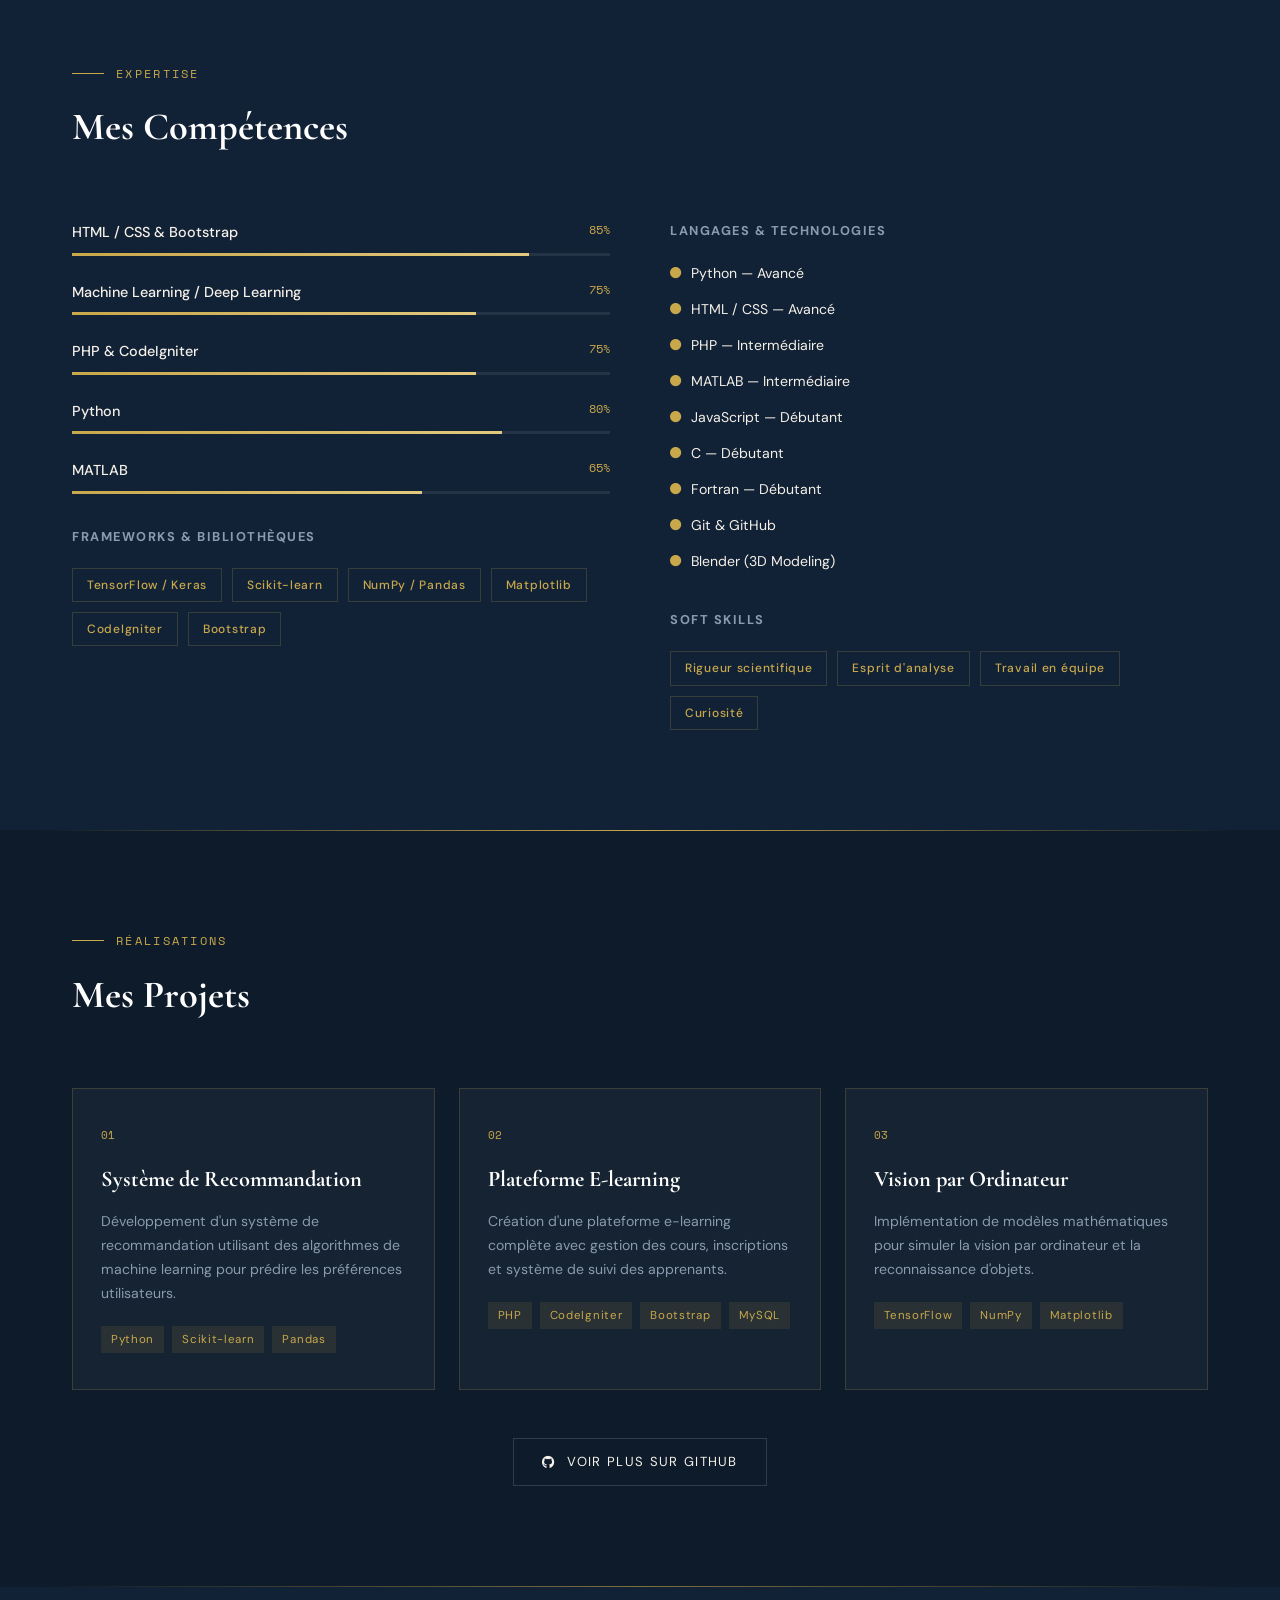
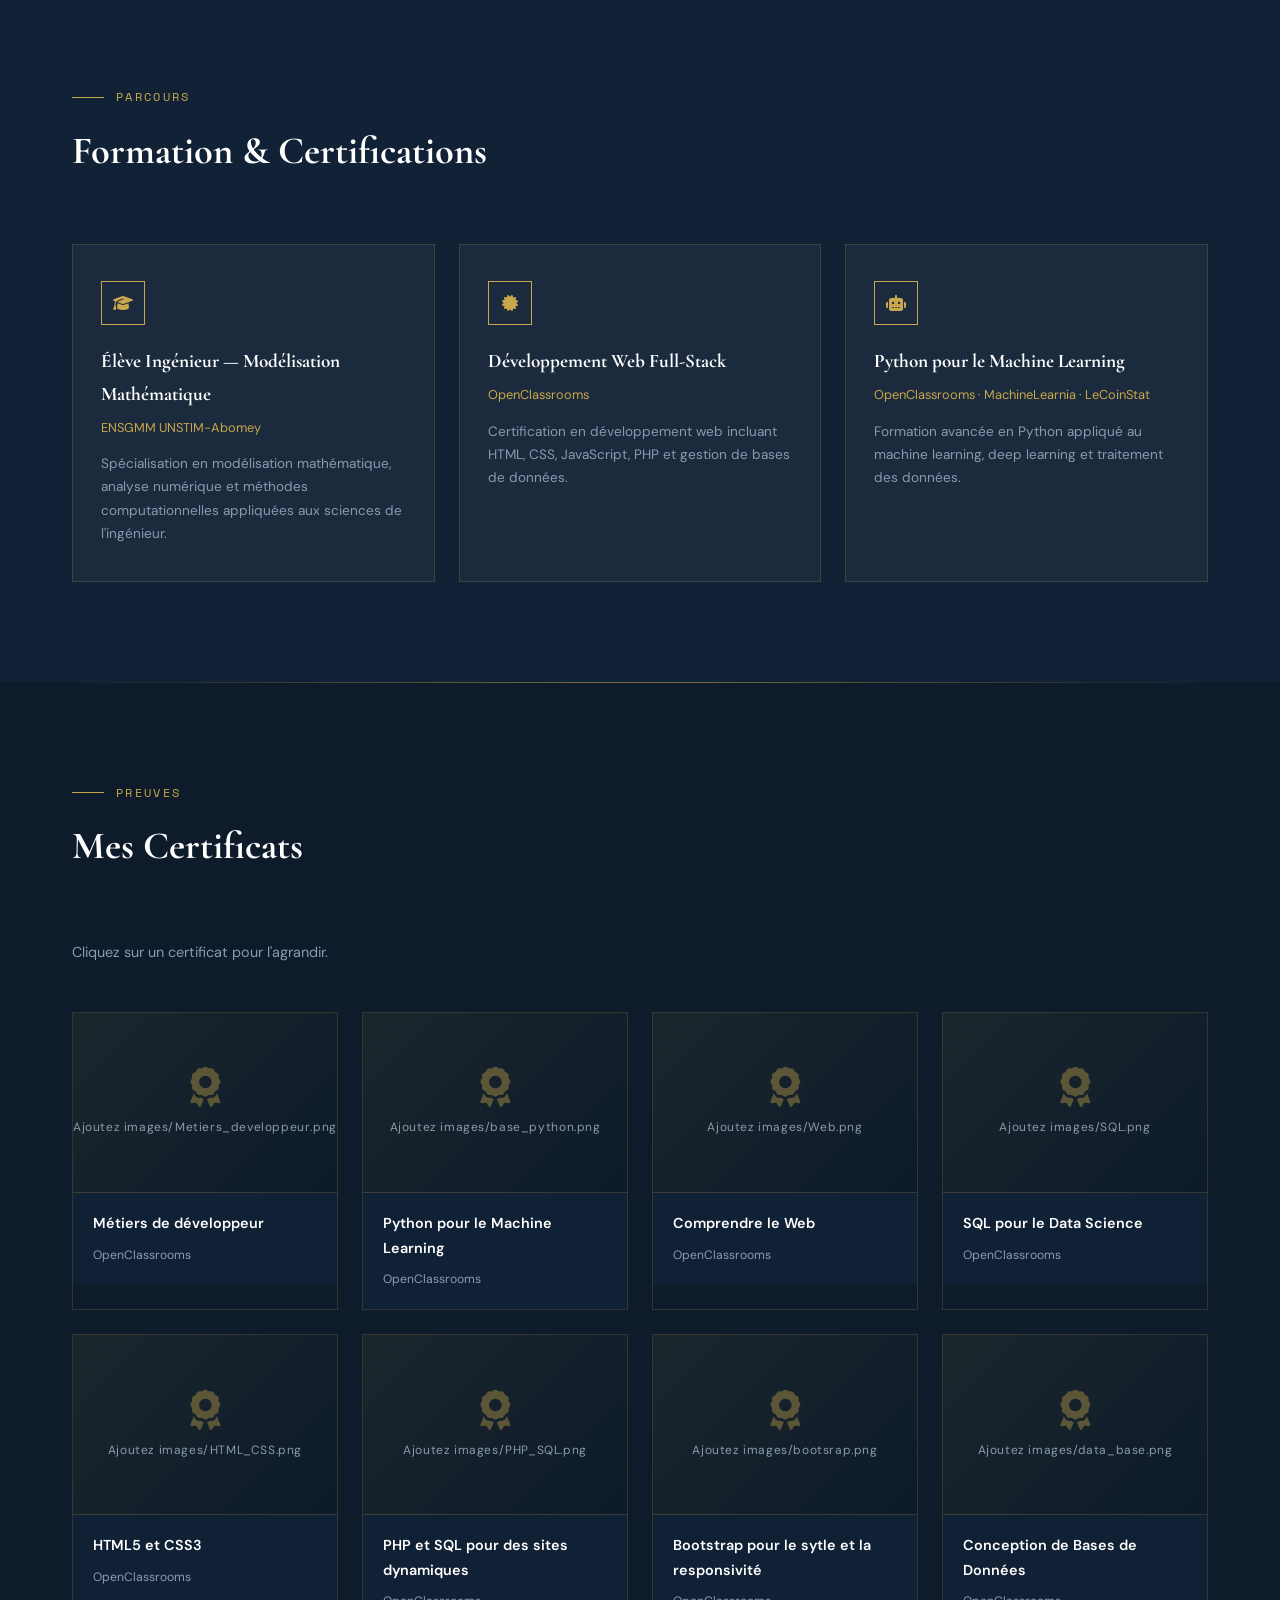
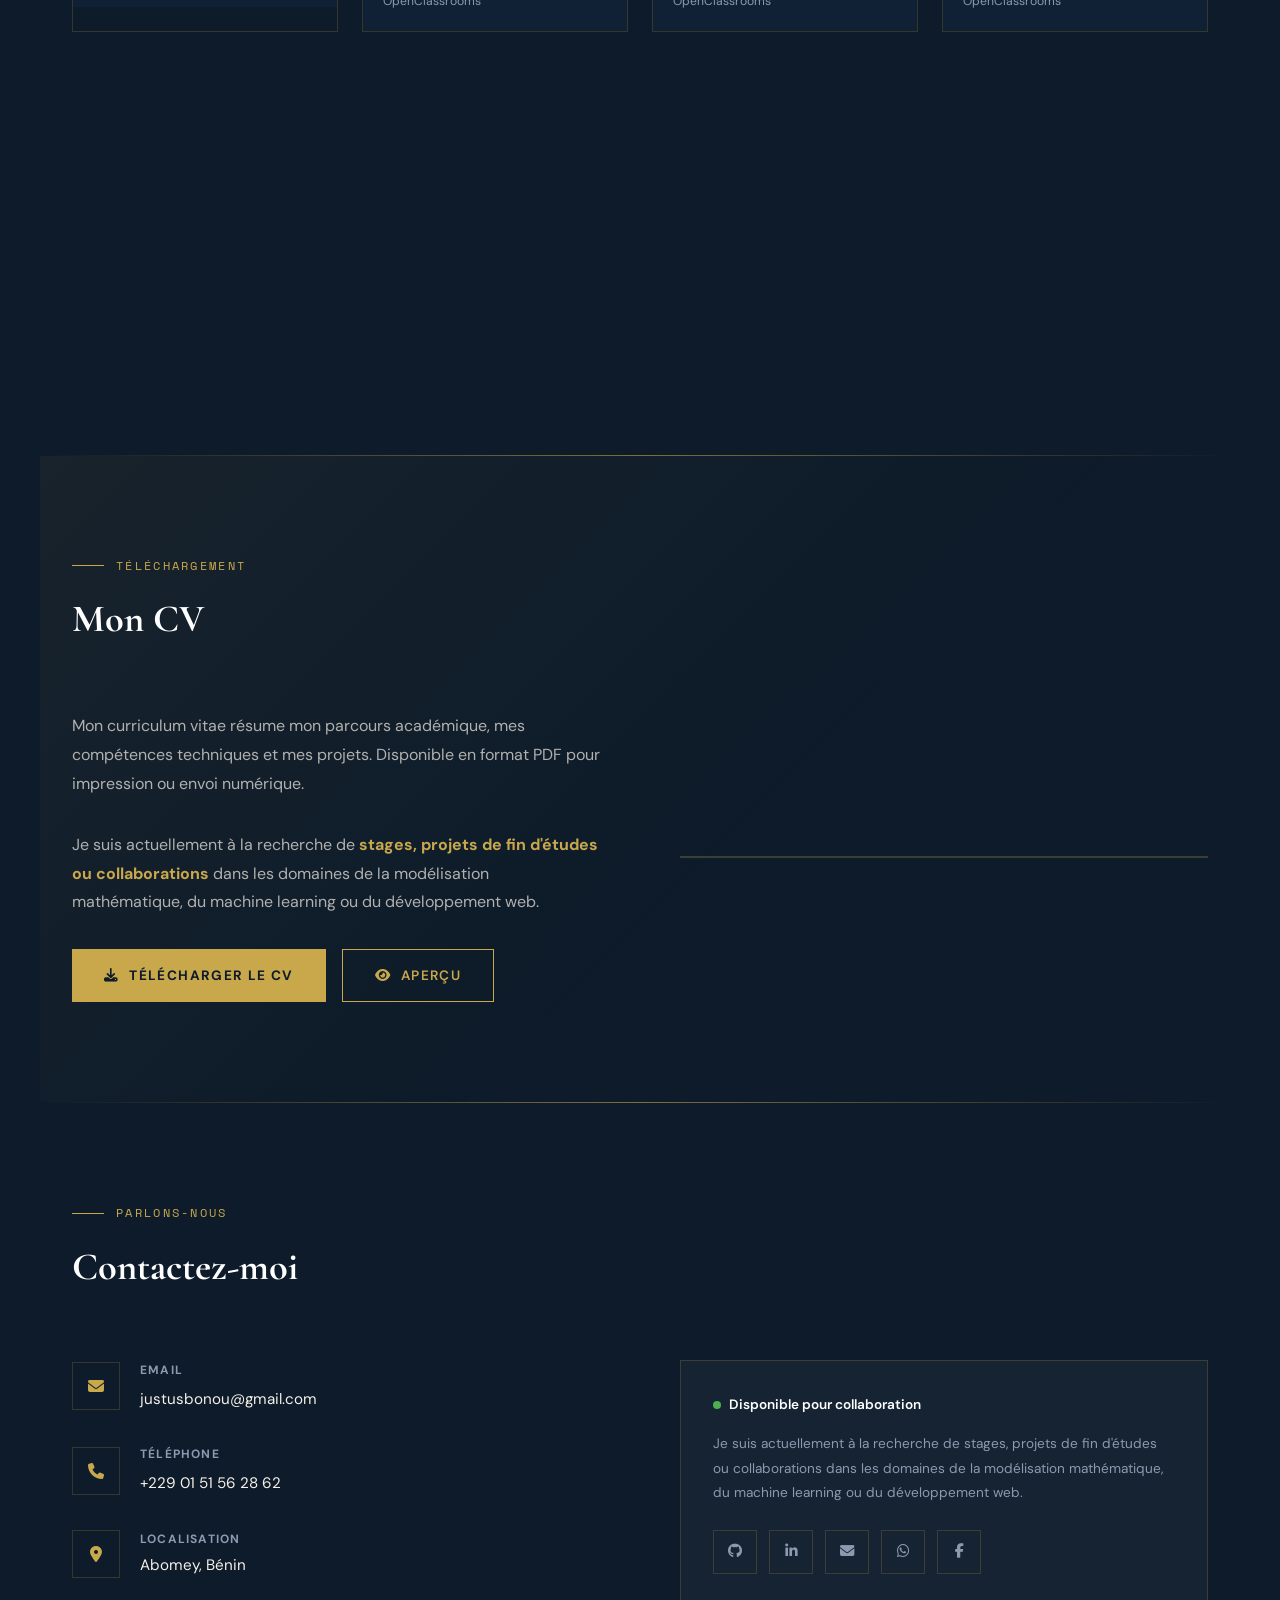
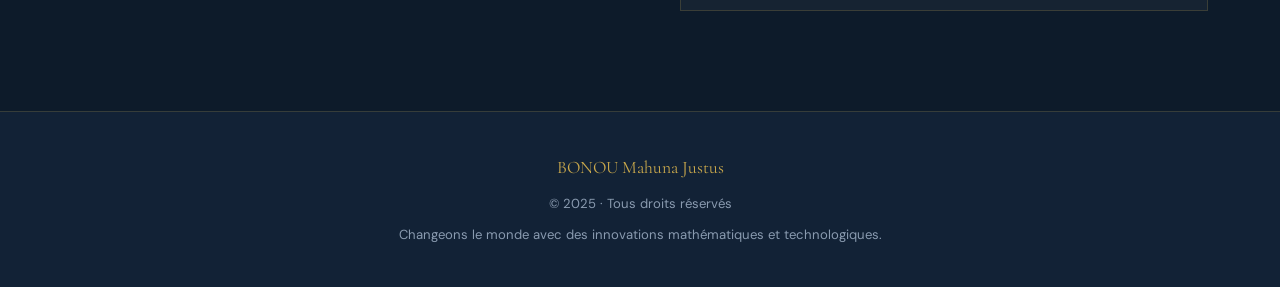
==== commit 3193e345: "Amélioration du la page" ====
--- a/index.html
+++ b/index.html
@@ -1,803 +1,2318 @@
-<!DOCTYPE html>
+<!doctype html>
 <html lang="fr">
   <head>
     <meta charset="UTF-8" />
     <meta name="viewport" content="width=device-width, initial-scale=1.0" />
-    <title>BONOU Mahuna Justus - Portfolio</title>
+    <title>BONOU Mahuna Justus — Portfolio</title>
     <link
       rel="stylesheet"
       href="https://cdnjs.cloudflare.com/ajax/libs/font-awesome/6.4.0/css/all.min.css"
     />
     <link
-      href="https://cdn.jsdelivr.net/npm/bootstrap@5.3.0/dist/css/bootstrap.min.css"
+      href="https://fonts.googleapis.com/css2?family=Cormorant+Garamond:wght@300;400;600;700&family=DM+Sans:wght@300;400;500;600&family=Space+Mono:wght@400;700&display=swap"
       rel="stylesheet"
     />
     <style>
-      :root {
-        --primary-color: rgb(29, 38, 167);
-        --secondary-color: #5aaadb;
-        --accent-color: #e74c3c;
-        --light-color: #ffffff;
-        --dark-color: #2c3e50;
-        --gradient: linear-gradient(135deg, #2f475f 0%, #3498db 100%);
-      }
-
-      * {
+      /* ─── RESET & ROOT ─────────────────────────────── */
+      *,
+      *::before,
+      *::after {
         margin: 0;
         padding: 0;
         box-sizing: border-box;
       }
-
+      :root {
+        --navy: #0d1b2a;
+        --navy2: #122236;
+        --gold: #c9a84c;
+        --gold2: #e2c97e;
+        --cream: #f5f0e8;
+        --white: #ffffff;
+        --muted: #8a9bb0;
+        --border: rgba(201, 168, 76, 0.2);
+        --card-bg: rgba(255, 255, 255, 0.04);
+        --ff-head: "Cormorant Garamond", Georgia, serif;
+        --ff-body: "DM Sans", sans-serif;
+        --ff-mono: "Space Mono", monospace;
+        --transition: 0.35s cubic-bezier(0.4, 0, 0.2, 1);
+      }
+
+      html {
+        scroll-behavior: smooth;
+      }
       body {
-        font-family: "Segoe UI", Tahoma, Geneva, Verdana, sans-serif;
-        line-height: 1.6;
-        color: #333;
-        background-color: #e7dddd;
-      }
-
-      .navbar {
-        background-color: rgb(216, 233, 233);
-        box-shadow: 0 2px 10px rgba(0, 0, 0, 0.1);
+        font-family: var(--ff-body);
+        background: var(--navy);
+        color: var(--cream);
+        overflow-x: hidden;
+        line-height: 1.7;
+      }
+
+      /* ─── SCROLLBAR ────────────────────────────────── */
+      ::-webkit-scrollbar {
+        width: 4px;
+      }
+      ::-webkit-scrollbar-track {
+        background: var(--navy);
+      }
+      ::-webkit-scrollbar-thumb {
+        background: var(--gold);
+        border-radius: 2px;
+      }
+
+      /* ─── NOISE OVERLAY ────────────────────────────── */
+      body::before {
+        content: "";
+        position: fixed;
+        inset: 0;
+        pointer-events: none;
+        z-index: 0;
+        background-image: url("data:image/svg+xml,%3Csvg viewBox='0 0 256 256' xmlns='http://www.w3.org/2000/svg'%3E%3Cfilter id='noise'%3E%3CfeTurbulence type='fractalNoise' baseFrequency='.9' numOctaves='4' stitchTiles='stitch'/%3E%3C/filter%3E%3Crect width='100%25' height='100%25' filter='url(%23noise)' opacity='.04'/%3E%3C/svg%3E");
+        opacity: 0.4;
+      }
+
+      /* ─── NAVBAR ───────────────────────────────────── */
+      #navbar {
         position: fixed;
         top: 0;
+        left: 0;
         width: 100%;
-        z-index: 1000;
-        padding: 15px 0;
-      }
-
-      .navbar-brand {
+        z-index: 900;
+        padding: 18px 0;
+        background: rgba(13, 27, 42, 0.92);
+        backdrop-filter: blur(16px);
+        border-bottom: 1px solid var(--border);
+        transition: padding var(--transition);
+      }
+      #navbar.scrolled {
+        padding: 12px 0;
+      }
+      .nav-inner {
+        max-width: 1200px;
+        margin: 0 auto;
+        display: flex;
+        align-items: center;
+        justify-content: space-between;
+        padding: 0 32px;
+      }
+      .brand {
+        font-family: var(--ff-head);
+        font-size: 1.3rem;
         font-weight: 700;
-        font-size: 1.8rem;
-        color: var(--primary-color) !important;
-      }
-
-      .nav-link {
-        color: var(--primary-color) !important;
+        color: var(--gold);
+        text-decoration: none;
+        letter-spacing: 0.02em;
+      }
+      .nav-links {
+        display: flex;
+        gap: 36px;
+        list-style: none;
+      }
+      .nav-links a {
+        font-size: 0.82rem;
         font-weight: 500;
-        margin: 0 10px;
-        transition: color 0.3s;
-      }
-
-      .nav-link:hover {
-        color: var(--secondary-color) !important;
-      }
-
-      .hero-section {
-        background: var(--gradient);
-        color: white;
-        padding: 100px 0 50px;
-        text-align: center;
-      }
-
-      .hero-section .lead {
-        font-size: 1.5rem;
-        margin-bottom: 30px;
-        opacity: 0.9;
-      }
-
-      .profile-img {
-        width: 250px;
-        height: 250px;
-        border-radius: 50%;
-        object-fit: cover;
-        border: 5px solid white;
-        box-shadow: 0 10px 30px rgba(0, 0, 0, 0.2);
-        margin: 30px auto;
-      }
-
-      .section-title {
-        text-align: center;
-        margin-bottom: 50px;
-        color: var(--primary-color);
+        letter-spacing: 0.1em;
+        text-transform: uppercase;
+        color: var(--muted);
+        text-decoration: none;
+        transition: color var(--transition);
         position: relative;
-        font-weight: 700;
-      }
-
-      .section-title:after {
+      }
+      .nav-links a::after {
         content: "";
         position: absolute;
-        width: 80px;
-        height: 4px;
-        background-color: var(--secondary-color);
-        bottom: -15px;
-        left: 50%;
-        transform: translateX(-50%);
-      }
-
-      .section-padding {
-        padding: 50px 0;
-      }
-
-      .about-text {
-        font-size: 1.1rem;
-        line-height: 1.8;
-        padding: 10px;
-      }
-
+        bottom: -4px;
+        left: 0;
+        width: 0;
+        height: 1px;
+        background: var(--gold);
+        transition: width var(--transition);
+      }
+      .nav-links a:hover {
+        color: var(--gold);
+      }
+      .nav-links a:hover::after {
+        width: 100%;
+      }
+      .hamburger {
+        display: none;
+        flex-direction: column;
+        gap: 5px;
+        cursor: pointer;
+        background: none;
+        border: none;
+      }
+      .hamburger span {
+        display: block;
+        width: 24px;
+        height: 1px;
+        background: var(--cream);
+        transition: var(--transition);
+      }
+
+      /* ─── HERO ─────────────────────────────────────── */
+      #hero {
+        min-height: 100vh;
+        display: flex;
+        align-items: center;
+        padding: 120px 32px 80px;
+        position: relative;
+        overflow: hidden;
+      }
+      .hero-grid {
+        max-width: 1200px;
+        margin: 0 auto;
+        width: 100%;
+        display: grid;
+        grid-template-columns: 1fr 1fr;
+        gap: 80px;
+        align-items: center;
+      }
+      .hero-eyebrow {
+        font-family: var(--ff-mono);
+        font-size: 0.75rem;
+        letter-spacing: 0.2em;
+        text-transform: uppercase;
+        color: var(--gold);
+        margin-bottom: 20px;
+        display: flex;
+        align-items: center;
+        gap: 12px;
+      }
+      .hero-eyebrow::before {
+        content: "";
+        flex: none;
+        width: 40px;
+        height: 1px;
+        background: var(--gold);
+      }
+      .hero-name {
+        font-family: var(--ff-head);
+        font-size: clamp(3rem, 5vw, 5rem);
+        font-weight: 700;
+        line-height: 1.05;
+        color: var(--white);
+        margin-bottom: 16px;
+      }
+      .hero-name em {
+        font-style: normal;
+        color: var(--gold);
+      }
+      .hero-title {
+        font-size: 1rem;
+        color: var(--muted);
+        margin-bottom: 32px;
+        max-width: 420px;
+      }
+      .hero-cta {
+        display: inline-flex;
+        align-items: center;
+        gap: 12px;
+        padding: 14px 32px;
+        border: 1px solid var(--gold);
+        background: transparent;
+        color: var(--gold);
+        font-family: var(--ff-body);
+        font-size: 0.85rem;
+        font-weight: 600;
+        letter-spacing: 0.1em;
+        text-transform: uppercase;
+        text-decoration: none;
+        cursor: pointer;
+        transition: var(--transition);
+        position: relative;
+        overflow: hidden;
+      }
+      .hero-cta::before {
+        content: "";
+        position: absolute;
+        inset: 0;
+        background: var(--gold);
+        transform: scaleX(0);
+        transform-origin: left;
+        transition: transform var(--transition);
+        z-index: -1;
+      }
+      .hero-cta:hover {
+        color: var(--navy);
+      }
+      .hero-cta:hover::before {
+        transform: scaleX(1);
+      }
+      .hero-photo-wrap {
+        position: relative;
+        display: flex;
+        justify-content: center;
+      }
+      .hero-photo-frame {
+        position: relative;
+        width: 360px;
+        height: 420px;
+      }
+      .hero-photo-frame::before {
+        content: "";
+        position: absolute;
+        inset: -12px;
+        border: 1px solid var(--gold);
+        opacity: 0.4;
+        pointer-events: none;
+      }
+      .hero-photo-frame::after {
+        content: "";
+        position: absolute;
+        bottom: -20px;
+        right: -20px;
+        width: 60%;
+        height: 60%;
+        border-bottom: 2px solid var(--gold);
+        border-right: 2px solid var(--gold);
+        pointer-events: none;
+      }
+      .hero-photo {
+        width: 100%;
+        height: 100%;
+        object-fit: cover;
+        filter: brightness(0.92) contrast(1.05);
+      }
+      .hero-stats {
+        display: flex;
+        gap: 40px;
+        margin-top: 40px;
+      }
+      .stat {
+        text-align: left;
+      }
+      .stat-num {
+        font-family: var(--ff-head);
+        font-size: 2.2rem;
+        font-weight: 700;
+        color: var(--gold);
+        line-height: 1;
+      }
+      .stat-label {
+        font-size: 0.75rem;
+        color: var(--muted);
+        letter-spacing: 0.05em;
+        margin-top: 4px;
+      }
+
+      /* ─── GOLD DIVIDER ─────────────────────────────── */
+      .section-divider {
+        max-width: 1200px;
+        margin: 0 auto;
+        height: 1px;
+        background: linear-gradient(
+          90deg,
+          transparent,
+          var(--gold),
+          transparent
+        );
+      }
+
+      /* ─── SECTION COMMONS ──────────────────────────── */
+      .section {
+        padding: 100px 32px;
+        max-width: 1200px;
+        margin: 0 auto;
+        position: relative;
+        z-index: 1;
+      }
+      .section-label {
+        font-family: var(--ff-mono);
+        font-size: 0.72rem;
+        letter-spacing: 0.2em;
+        text-transform: uppercase;
+        color: var(--gold);
+        margin-bottom: 12px;
+        display: flex;
+        align-items: center;
+        gap: 12px;
+      }
+      .section-label::before {
+        content: "";
+        width: 32px;
+        height: 1px;
+        background: var(--gold);
+      }
+      .section-heading {
+        font-family: var(--ff-head);
+        font-size: clamp(2rem, 3vw, 3rem);
+        font-weight: 700;
+        color: var(--white);
+        margin-bottom: 60px;
+        /* Animation simple au scroll */
+        opacity: 0;
+        transform: translateX(-20px);
+        transition: all 0.6s cubic-bezier(0.4, 0, 0.2, 1);
+      }
+      .section-heading.visible {
+        opacity: 1;
+        transform: translateX(0);
+      }
+
+      /* ─── ABOUT ─────────────────────────────────────── */
+      .about-grid {
+        display: grid;
+        grid-template-columns: 1.2fr 1fr;
+        gap: 80px;
+        align-items: start;
+      }
+      .about-text p {
+        color: rgba(245, 240, 232, 0.8);
+        margin-bottom: 20px;
+        font-size: 1rem;
+      }
+      .hobbies-grid {
+        display: grid;
+        grid-template-columns: 1fr 1fr;
+        gap: 16px;
+      }
+      .hobby-card {
+        background: var(--card-bg);
+        border: 1px solid var(--border);
+        padding: 24px 20px;
+        text-align: center;
+        transition: var(--transition);
+      }
+      .hobby-card:hover {
+        border-color: var(--gold);
+        background: rgba(201, 168, 76, 0.06);
+      }
+      .hobby-card i {
+        font-size: 1.8rem;
+        color: var(--gold);
+        margin-bottom: 10px;
+        display: block;
+      }
+      .hobby-card h5 {
+        font-size: 0.9rem;
+        font-weight: 600;
+        color: var(--white);
+        margin-bottom: 4px;
+      }
+      .hobby-card p {
+        font-size: 0.78rem;
+        color: var(--muted);
+        margin: 0;
+      }
+
+      /* ─── SKILLS ─────────────────────────────────────── */
+      .skills-bg {
+        background: var(--navy2);
+      }
+      .skills-wrap {
+        max-width: 1200px;
+        margin: 0 auto;
+        padding: 100px 32px;
+        position: relative;
+        z-index: 1;
+      }
+      .skills-grid {
+        display: grid;
+        grid-template-columns: 1fr 1fr;
+        gap: 60px;
+      }
       .skill-item {
-        margin-bottom: 20px;
-      }
-
-      .skill-name {
+        margin-bottom: 24px;
+      }
+      .skill-row {
         display: flex;
         justify-content: space-between;
-        margin-bottom: 5px;
-      }
-
-      .skill-bar {
-        height: 10px;
-        background-color: #e0e0e0;
-        border-radius: 5px;
-        overflow: hidden;
-      }
-
-      .skill-level {
+        margin-bottom: 8px;
+      }
+      .skill-name-txt {
+        font-size: 0.9rem;
+        font-weight: 500;
+        color: var(--cream);
+      }
+      .skill-pct {
+        font-family: var(--ff-mono);
+        font-size: 0.75rem;
+        color: var(--gold);
+      }
+      .bar-track {
+        height: 3px;
+        background: rgba(255, 255, 255, 0.08);
+      }
+      .bar-fill {
         height: 100%;
-        background: var(--gradient);
-        border-radius: 5px;
-      }
-
-      .card {
-        border: none;
-        border-radius: 20px;
-        box-shadow: 0 5px 15px rgba(14, 1, 1, 0.349);
-        transition: transform 0.3s, box-shadow 0.3s;
-        background-color: #ddf1ed;
-        height: 100%;
-      }
-
-      .card:hover {
-        transform: translateY(-10px);
-        box-shadow: 0 15px 30px rgba(0, 0, 0, 0.2);
-      }
-
-      .card-body {
-        padding: 30px;
-      }
-
-      .project-tech {
+        background: linear-gradient(90deg, var(--gold), var(--gold2));
+        width: 0;
+        transition: width 1.4s cubic-bezier(0.4, 0, 0.2, 1);
+      }
+      .badge-list {
         display: flex;
         flex-wrap: wrap;
-        margin-top: 15px;
-      }
-
-      .tech-badge {
-        background-color: var(--secondary-color);
-        color: white;
-        padding: 5px 10px;
-        border-radius: 20px;
+        gap: 10px;
+        margin-top: 20px;
+      }
+      .badge {
+        padding: 6px 14px;
+        border: 1px solid var(--border);
+        font-size: 0.75rem;
+        font-weight: 500;
+        color: var(--gold);
+        letter-spacing: 0.06em;
+        transition: var(--transition);
+      }
+      .badge:hover {
+        background: rgba(201, 168, 76, 0.1);
+        border-color: var(--gold);
+      }
+      .tools-col {
+        margin-top: 32px;
+      }
+      .tools-col h5 {
         font-size: 0.8rem;
-        margin-right: 5px;
-        margin-bottom: 5px;
-      }
-
-      .contact-info {
+        letter-spacing: 0.12em;
+        text-transform: uppercase;
+        color: var(--muted);
+        margin-bottom: 16px;
+      }
+      .tool-item {
         display: flex;
         align-items: center;
-        margin-bottom: 20px;
-      }
-
-      .contact-icon {
-        width: 50px;
-        height: 50px;
-        background: var(--gradient);
-        color: white;
-        border-radius: 50%;
+        gap: 10px;
+        font-size: 0.88rem;
+        color: var(--cream);
+        margin-bottom: 12px;
+      }
+      .tool-item i {
+        color: var(--gold);
+        font-size: 0.7rem;
+      }
+
+      /* ─── PROJECTS ─────────────────────────────────── */
+      .projects-grid {
+        display: grid;
+        grid-template-columns: repeat(3, 1fr);
+        gap: 24px;
+      }
+      .project-card {
+        background: var(--card-bg);
+        border: 1px solid var(--border);
+        padding: 36px 28px;
+        transition: var(--transition);
+        position: relative;
+        overflow: hidden;
+      }
+      .project-card::before {
+        content: "";
+        position: absolute;
+        top: 0;
+        left: 0;
+        right: 0;
+        height: 2px;
+        background: linear-gradient(
+          90deg,
+          transparent,
+          var(--gold),
+          transparent
+        );
+        transform: scaleX(0);
+        transition: transform var(--transition);
+      }
+      .project-card:hover {
+        border-color: rgba(201, 168, 76, 0.5);
+        transform: translateY(-6px);
+      }
+      .project-card:hover::before {
+        transform: scaleX(1);
+      }
+      .project-num {
+        font-family: var(--ff-mono);
+        font-size: 0.7rem;
+        color: var(--gold);
+        margin-bottom: 16px;
+      }
+      .project-card h4 {
+        font-family: var(--ff-head);
+        font-size: 1.4rem;
+        color: var(--white);
+        margin-bottom: 12px;
+      }
+      .project-card p {
+        font-size: 0.88rem;
+        color: var(--muted);
+        line-height: 1.7;
+      }
+      .project-tags {
+        display: flex;
+        flex-wrap: wrap;
+        gap: 8px;
+        margin-top: 20px;
+      }
+      .tag {
+        padding: 4px 10px;
+        background: rgba(201, 168, 76, 0.1);
+        font-size: 0.72rem;
+        color: var(--gold);
+        letter-spacing: 0.06em;
+      }
+      .github-btn {
+        display: inline-flex;
+        align-items: center;
+        gap: 10px;
+        margin-top: 48px;
+        padding: 12px 28px;
+        border: 1px solid rgba(255, 255, 255, 0.15);
+        color: var(--cream);
+        font-size: 0.82rem;
+        letter-spacing: 0.1em;
+        text-transform: uppercase;
+        text-decoration: none;
+        transition: var(--transition);
+      }
+      .github-btn:hover {
+        border-color: var(--gold);
+        color: var(--gold);
+      }
+
+      /* ─── EDUCATION ──────────────────────────────────── */
+      .edu-bg {
+        background: var(--navy2);
+      }
+      .edu-wrap {
+        max-width: 1200px;
+        margin: 0 auto;
+        padding: 100px 32px;
+        position: relative;
+        z-index: 1;
+      }
+      .edu-grid {
+        display: grid;
+        grid-template-columns: repeat(3, 1fr);
+        gap: 24px;
+      }
+      .edu-card {
+        background: var(--card-bg);
+        border: 1px solid var(--border);
+        padding: 36px 28px;
+        transition: var(--transition);
+      }
+      .edu-card:hover {
+        border-color: var(--gold);
+      }
+      .edu-icon {
+        width: 44px;
+        height: 44px;
+        border: 1px solid var(--gold);
         display: flex;
         align-items: center;
         justify-content: center;
-        margin-right: 15px;
+        margin-bottom: 20px;
+      }
+      .edu-icon i {
+        color: var(--gold);
+        font-size: 1rem;
+      }
+      .edu-card h5 {
+        font-family: var(--ff-head);
         font-size: 1.2rem;
-      }
-
-      .social-links {
-        display: flex;
-        justify-content: center;
-        margin-top: 30px;
-      }
-
-      .social-link {
-        width: 50px;
-        height: 50px;
-        border-radius: 50%;
-        background-color: var(--primary-color);
-        color: white;
+        color: var(--white);
+        margin-bottom: 6px;
+      }
+      .edu-card .org {
+        font-size: 0.8rem;
+        color: var(--gold);
+        margin-bottom: 14px;
+      }
+      .edu-card p {
+        font-size: 0.85rem;
+        color: var(--muted);
+        line-height: 1.7;
+      }
+
+      /* ─── CERTIFICATES ──────────────────────────────── */
+      .certs-grid {
+        display: grid;
+        grid-template-columns: repeat(auto-fill, minmax(260px, 1fr));
+        gap: 24px;
+      }
+      .cert-card {
+        border: 1px solid var(--border);
+        overflow: hidden;
+        cursor: pointer;
+        transition: var(--transition);
+        position: relative;
+      }
+      .cert-card:hover {
+        border-color: var(--gold);
+        transform: translateY(-4px);
+      }
+      .cert-thumb {
+        width: 100%;
+        height: 180px;
+        object-fit: cover;
+        filter: brightness(0.85) grayscale(0.15);
+        transition:
+          filter var(--transition),
+          transform var(--transition);
+        display: block;
+      }
+      .cert-card:hover .cert-thumb {
+        filter: brightness(1) grayscale(0);
+        transform: scale(1.03);
+      }
+      .cert-overlay {
+        position: absolute;
+        inset: 0;
+        background: rgba(13, 27, 42, 0.7);
         display: flex;
         align-items: center;
         justify-content: center;
-        margin: 0 10px;
-        font-size: 1.3rem;
-        transition: all 0.3s;
+        opacity: 0;
+        transition: opacity var(--transition);
+      }
+      .cert-card:hover .cert-overlay {
+        opacity: 1;
+      }
+      .cert-overlay i {
+        font-size: 2rem;
+        color: var(--gold);
+      }
+      .cert-info {
+        padding: 18px 20px;
+        background: rgba(18, 34, 54, 0.95);
+      }
+      .cert-info h5 {
+        font-size: 0.9rem;
+        font-weight: 600;
+        color: var(--white);
+        margin-bottom: 4px;
+      }
+      .cert-info span {
+        font-size: 0.76rem;
+        color: var(--muted);
+      }
+      .cert-placeholder {
+        width: 100%;
+        height: 180px;
+        display: flex;
+        flex-direction: column;
+        align-items: center;
+        justify-content: center;
+        gap: 10px;
+        background: linear-gradient(
+          135deg,
+          rgba(201, 168, 76, 0.08),
+          rgba(13, 27, 42, 0.5)
+        );
+        border-bottom: 1px solid var(--border);
+      }
+      .cert-placeholder i {
+        font-size: 2.5rem;
+        color: rgba(201, 168, 76, 0.4);
+      }
+      .cert-placeholder span {
+        font-size: 0.75rem;
+        color: var(--muted);
+        letter-spacing: 0.05em;
+      }
+
+      /* ─── LIGHTBOX ────────────────────────────────────── */
+      #lightbox {
+        position: fixed;
+        inset: 0;
+        z-index: 2000;
+        background: rgba(0, 0, 0, 0.92);
+        backdrop-filter: blur(8px);
+        display: flex;
+        align-items: center;
+        justify-content: center;
+        opacity: 0;
+        pointer-events: none;
+        transition: opacity 0.3s;
+      }
+      #lightbox.open {
+        opacity: 1;
+        pointer-events: all;
+      }
+      #lightbox img {
+        max-width: 90vw;
+        max-height: 85vh;
+        object-fit: contain;
+        border: 1px solid var(--border);
+        box-shadow: 0 30px 80px rgba(0, 0, 0, 0.6);
+      }
+      #lb-close {
+        position: absolute;
+        top: 20px;
+        right: 20px;
+        background: none;
+        border: none;
+        color: var(--cream);
+        font-size: 1.5rem;
+        cursor: pointer;
+        width: 44px;
+        height: 44px;
+        border: 1px solid rgba(255, 255, 255, 0.2);
+        display: flex;
+        align-items: center;
+        justify-content: center;
+        transition: var(--transition);
+      }
+      #lb-close:hover {
+        border-color: var(--gold);
+        color: var(--gold);
+      }
+      #lb-caption {
+        position: absolute;
+        bottom: 30px;
+        left: 50%;
+        transform: translateX(-50%);
+        font-size: 0.8rem;
+        color: var(--muted);
+        letter-spacing: 0.08em;
+        text-align: center;
+      }
+
+      /* ─── CV SECTION ─────────────────────────────────── */
+      .cv-section {
+        background: linear-gradient(
+          135deg,
+          rgba(201, 168, 76, 0.06) 0%,
+          transparent 60%
+        );
+      }
+      .cv-inner {
+        display: grid;
+        grid-template-columns: 1fr 1fr;
+        gap: 80px;
+        align-items: center;
+      }
+      .cv-text h2 {
+        font-family: var(--ff-head);
+        font-size: clamp(2rem, 3vw, 3rem);
+        color: var(--white);
+        margin-bottom: 16px;
+      }
+      .cv-text p {
+        color: rgba(245, 240, 232, 0.7);
+        margin-bottom: 32px;
+        line-height: 1.8;
+      }
+      .cv-actions {
+        display: flex;
+        gap: 16px;
+        flex-wrap: wrap;
+      }
+      .btn-gold {
+        display: inline-flex;
+        align-items: center;
+        gap: 10px;
+        padding: 14px 32px;
+        background: var(--gold);
+        color: var(--navy);
+        font-size: 0.85rem;
+        font-weight: 700;
+        letter-spacing: 0.1em;
+        text-transform: uppercase;
         text-decoration: none;
-      }
-
-      .social-link:hover {
-        background-color: var(--secondary-color);
-        transform: translateY(-5px);
-        color: white;
-      }
-
+        border: none;
+        cursor: pointer;
+        transition: var(--transition);
+      }
+      .btn-gold:hover {
+        background: var(--gold2);
+      }
+      .btn-outline-gold {
+        display: inline-flex;
+        align-items: center;
+        gap: 10px;
+        padding: 14px 32px;
+        background: transparent;
+        color: var(--gold);
+        border: 1px solid var(--gold);
+        font-size: 0.85rem;
+        font-weight: 600;
+        letter-spacing: 0.1em;
+        text-transform: uppercase;
+        text-decoration: none;
+        cursor: pointer;
+        transition: var(--transition);
+      }
+      .btn-outline-gold:hover {
+        background: rgba(201, 168, 76, 0.1);
+      }
+      .cv-preview-frame {
+        border: 1px solid var(--border);
+        overflow: hidden;
+        position: relative;
+        background: var(--card-bg);
+      }
+      .cv-preview-frame img {
+        width: 100%;
+        height: 400px;
+        object-fit: cover;
+        object-position: top;
+        display: block;
+        filter: brightness(0.9);
+      }
+      .cv-preview-placeholder {
+        width: 100%;
+        height: 400px;
+        display: flex;
+        flex-direction: column;
+        align-items: center;
+        justify-content: center;
+        gap: 16px;
+        background: linear-gradient(
+          135deg,
+          rgba(201, 168, 76, 0.05),
+          rgba(13, 27, 42, 0.8)
+        );
+      }
+      .cv-preview-placeholder i {
+        font-size: 4rem;
+        color: rgba(201, 168, 76, 0.3);
+      }
+      .cv-preview-placeholder p {
+        font-size: 0.85rem;
+        color: var(--muted);
+        text-align: center;
+        max-width: 220px;
+        line-height: 1.6;
+      }
+      .cv-badge {
+        position: absolute;
+        top: 16px;
+        right: 16px;
+        padding: 6px 14px;
+        background: var(--gold);
+        color: var(--navy);
+        font-size: 0.7rem;
+        font-weight: 700;
+        letter-spacing: 0.1em;
+        text-transform: uppercase;
+      }
+
+      /* ─── CONTACT ─────────────────────────────────────── */
+      .contact-grid {
+        display: grid;
+        grid-template-columns: 1fr 1fr;
+        gap: 80px;
+      }
+      .contact-item {
+        display: flex;
+        align-items: center;
+        gap: 20px;
+        margin-bottom: 32px;
+      }
+      .contact-icon-box {
+        width: 48px;
+        height: 48px;
+        border: 1px solid var(--border);
+        display: flex;
+        align-items: center;
+        justify-content: center;
+        flex-shrink: 0;
+        transition: var(--transition);
+      }
+      .contact-item:hover .contact-icon-box {
+        border-color: var(--gold);
+      }
+      .contact-icon-box i {
+        color: var(--gold);
+        font-size: 1rem;
+      }
+      .contact-item h5 {
+        font-size: 0.75rem;
+        text-transform: uppercase;
+        letter-spacing: 0.1em;
+        color: var(--muted);
+        margin-bottom: 4px;
+      }
+      .contact-item a,
+      .contact-item p {
+        color: var(--cream);
+        text-decoration: none;
+        font-size: 0.95rem;
+      }
+      .contact-item a:hover {
+        color: var(--gold);
+      }
+      .availability-box {
+        background: var(--card-bg);
+        border: 1px solid var(--border);
+        padding: 32px;
+      }
+      .availability-box .dot {
+        width: 8px;
+        height: 8px;
+        background: #4caf50;
+        border-radius: 50%;
+        display: inline-block;
+        margin-right: 8px;
+        animation: pulse 2s infinite;
+      }
+      @keyframes pulse {
+        0%,
+        100% {
+          opacity: 1;
+        }
+        50% {
+          opacity: 0.4;
+        }
+      }
+      .avail-title {
+        font-size: 0.85rem;
+        font-weight: 600;
+        color: var(--white);
+        margin-bottom: 16px;
+      }
+      .avail-text {
+        font-size: 0.85rem;
+        color: var(--muted);
+        line-height: 1.8;
+        margin-bottom: 24px;
+      }
+      .socials {
+        display: flex;
+        gap: 12px;
+        flex-wrap: wrap;
+      }
+      .social-btn {
+        width: 44px;
+        height: 44px;
+        border: 1px solid var(--border);
+        display: flex;
+        align-items: center;
+        justify-content: center;
+        color: var(--muted);
+        text-decoration: none;
+        transition: var(--transition);
+        font-size: 0.9rem;
+      }
+      .social-btn:hover {
+        border-color: var(--gold);
+        color: var(--gold);
+      }
+
+      /* ─── FOOTER ──────────────────────────────────────── */
       footer {
-        background-color: var(--primary-color);
-        color: white;
-        padding: 30px 0;
+        background: var(--navy2);
+        border-top: 1px solid var(--border);
         text-align: center;
-      }
-
-      .hobby-icon {
-        font-size: 2.5rem;
-        color: var(--secondary-color);
-        margin-bottom: 15px;
-      }
-
-      @media (max-width: 768px) {
-        .hero-section h1 {
-          font-size: 2.5rem;
+        padding: 40px 32px;
+      }
+      footer p {
+        font-size: 0.82rem;
+        color: var(--muted);
+        line-height: 1.8;
+      }
+      footer .brand-foot {
+        font-family: var(--ff-head);
+        font-size: 1.1rem;
+        color: var(--gold);
+        margin-bottom: 8px;
+      }
+
+      /* ─── MOBILE ──────────────────────────────────────── */
+      @media (max-width: 900px) {
+        .hero-grid {
+          grid-template-columns: 1fr;
+          gap: 48px;
         }
-
-        .hero-section .lead {
-          font-size: 1.2rem;
+        .hero-photo-wrap {
+          order: -1;
         }
-
-        .section-padding {
-          padding: 60px 0;
+        .hero-photo-frame {
+          width: 280px;
+          height: 340px;
         }
+        .about-grid,
+        .skills-grid,
+        .contact-grid,
+        .cv-inner {
+          grid-template-columns: 1fr;
+          gap: 48px;
+        }
+        .projects-grid,
+        .edu-grid {
+          grid-template-columns: 1fr 1fr;
+        }
+        .nav-links {
+          display: none;
+          flex-direction: column;
+          position: absolute;
+          top: 100%;
+          left: 0;
+          right: 0;
+          background: rgba(13, 27, 42, 0.98);
+          padding: 24px 32px;
+          border-top: 1px solid var(--border);
+          gap: 20px;
+        }
+        .nav-links.open {
+          display: flex;
+        }
+        .hamburger {
+          display: flex;
+        }
+      }
+      @media (max-width: 600px) {
+        .projects-grid,
+        .edu-grid {
+          grid-template-columns: 1fr;
+        }
+        .hero-stats {
+          gap: 24px;
+        }
+        .section,
+        .skills-wrap,
+        .edu-wrap {
+          padding: 72px 20px;
+        }
+      }
+
+      /* ─── FADE IN ANIMATION ────────────────────────── */
+      .fade-up {
+        opacity: 0;
+        transform: translateY(28px);
+        transition:
+          opacity 0.7s ease,
+          transform 0.7s ease;
+      }
+      .fade-up.visible {
+        opacity: 1;
+        transform: none;
+      }
+
+      /* ─── SCROLL PROGRESS BAR ───────────────────────── */
+      #scroll-bar {
+        position: fixed;
+        top: 0;
+        left: 0;
+        height: 2px;
+        width: 0%;
+        background: linear-gradient(90deg, var(--gold), var(--gold2));
+        z-index: 9999;
+        transition: width 0.08s linear;
+        box-shadow: 0 0 8px var(--gold);
+      }
+
+      /* ─── FLOATING ORBS (hero bg) ───────────────────── */
+      .orb {
+        position: absolute;
+        border-radius: 50%;
+        pointer-events: none;
+        background: radial-gradient(
+          circle,
+          rgba(201, 168, 76, 0.18) 0%,
+          transparent 70%
+        );
+        animation: drift linear infinite;
+      }
+      @keyframes drift {
+        0% {
+          transform: translateY(0) translateX(0) scale(1);
+        }
+        33% {
+          transform: translateY(-40px) translateX(20px) scale(1.05);
+        }
+        66% {
+          transform: translateY(20px) translateX(-30px) scale(0.97);
+        }
+        100% {
+          transform: translateY(0) translateX(0) scale(1);
+        }
+      }
+
+      /* ─── STAGGERED CHILDREN ────────────────────────── */
+      .stagger-child {
+        opacity: 0;
+        transform: translateY(32px);
+        transition:
+          opacity 0.6s ease,
+          transform 0.6s ease;
+      }
+      .stagger-child.in {
+        opacity: 1;
+        transform: none;
+      }
+
+      /* ─── ACTIVE NAV LINK ────────────────────────────── */
+      .nav-links a.active {
+        color: var(--gold) !important;
+      }
+      .nav-links a.active::after {
+        width: 100%;
+      }
+
+      /* ─── MAGNETIC BUTTON ────────────────────────────── */
+      .magnetic {
+        display: inline-block;
+      }
+
+      /* ─── TYPING CURSOR ──────────────────────────────── */
+      #typed-cursor {
+        display: inline-block;
+        width: 2px;
+        height: 1em;
+        background: var(--gold);
+        margin-left: 3px;
+        vertical-align: middle;
+        animation: blink 0.7s steps(1) infinite;
+      }
+      @keyframes blink {
+        0%,
+        100% {
+          opacity: 1;
+        }
+        50% {
+          opacity: 0;
+        }
+      }
+
+      /* ─── SECTION SLIDE-IN (left/right) ─────────────── */
+      .slide-left {
+        opacity: 0;
+        transform: translateX(-50px);
+        transition:
+          opacity 0.8s ease,
+          transform 0.8s ease;
+      }
+      .slide-right {
+        opacity: 0;
+        transform: translateX(50px);
+        transition:
+          opacity 0.8s ease,
+          transform 0.8s ease;
+      }
+      .slide-left.in,
+      .slide-right.in {
+        opacity: 1;
+        transform: none;
+      }
+
+      /* ─── GLOW LINE on section-divider on scroll ─────── */
+      .section-divider {
+        transition: opacity 0.5s;
+      }
+      .section-divider.glow {
+        animation: divGlow 1.2s ease forwards;
+      }
+      @keyframes divGlow {
+        0% {
+          opacity: 0.2;
+          box-shadow: none;
+        }
+        50% {
+          opacity: 1;
+          box-shadow: 0 0 16px rgba(201, 168, 76, 0.6);
+        }
+        100% {
+          opacity: 0.6;
+          box-shadow: none;
+        }
+      }
+
+      /* ─── PARALLAX HERO PHOTO ────────────────────────── */
+      .hero-photo-frame {
+        will-change: transform;
       }
     </style>
   </head>
   <body>
-    <!-- Navigation -->
-    <nav class="navbar navbar-expand-lg navbar-light" id="nav">
-      <div class="container">
-        <a class="navbar-brand" style="font-size: 20px" href="#nav"
-          >BONOU Mahuna Justus</a
-        >
-        <button
-          class="navbar-toggler"
-          type="button"
-          data-bs-toggle="collapse"
-          data-bs-target="#navbarNav"
-        >
-          <span class="navbar-toggler-icon"></span>
+    <!-- ═══ SCROLL PROGRESS ══════════════════════════ -->
+    <div id="scroll-bar"></div>
+
+    <!-- ═══ NAVBAR ═══════════════════════════════════ -->
+    <nav id="navbar">
+      <div class="nav-inner">
+        <a class="brand" href="#hero">BMJ</a>
+        <ul class="nav-links" id="navLinks">
+          <li><a href="#about">À propos</a></li>
+          <li><a href="#skills">Compétences</a></li>
+          <li><a href="#projects">Projets</a></li>
+          <li><a href="#education">Formation</a></li>
+          <li><a href="#certificates">Certificats</a></li>
+          <li><a href="#cv">CV</a></li>
+          <li><a href="#contact">Contact</a></li>
+        </ul>
+        <button class="hamburger" id="hamburger" aria-label="Menu">
+          <span></span><span></span><span></span>
         </button>
-        <div class="collapse navbar-collapse" id="navbarNav">
-          <ul class="navbar-nav ms-auto">
-            <li class="nav-item">
-              <a class="nav-link" href="#about">À Propos</a>
-            </li>
-            <li class="nav-item">
-              <a class="nav-link" href="#skills">Compétences</a>
-            </li>
-            <li class="nav-item">
-              <a class="nav-link" href="#projects">Projets</a>
-            </li>
-            <li class="nav-item">
-              <a class="nav-link" href="#education">Formation</a>
-            </li>
-            <li class="nav-item">
-              <a class="nav-link" href="#contact">Contact</a>
-            </li>
-          </ul>
-        </div>
       </div>
     </nav>
-    <section class="hero-section">
-      <div class="container position-relative">
-        <div class="row justify-content-center align-items-center g-3">
-          <div class="col-lg-6 text-center">
-            <div class="hero-image-wrapper position-relative">
-              <img
-                src="images/justus.jpg"
-                alt="BONOU Mahuna Justus"
-                class="img-fluid rounded-3 shadow-lg"
-                style="width: 400px; height: 500px"
-              />
+
+    <!-- ═══ HERO ══════════════════════════════════════ -->
+    <section id="hero">
+      <div
+        class="orb"
+        style="
+          width: 500px;
+          height: 500px;
+          top: -100px;
+          right: -80px;
+          animation-duration: 14s;
+        "
+      ></div>
+      <div
+        class="orb"
+        style="
+          width: 300px;
+          height: 300px;
+          bottom: 60px;
+          left: 5%;
+          animation-duration: 19s;
+          animation-delay: -6s;
+        "
+      ></div>
+      <div
+        class="orb"
+        style="
+          width: 180px;
+          height: 180px;
+          top: 40%;
+          left: 40%;
+          animation-duration: 11s;
+          animation-delay: -3s;
+          opacity: 0.5;
+        "
+      ></div>
+
+      <div class="hero-grid">
+        <div class="slide-left">
+          <p class="hero-eyebrow">Élève Ingénieur · Bénin</p>
+          <h1 class="hero-name">
+            BONOU<br /><em id="typed-name">Mahuna Justus</em>
+          </h1>
+          <p class="hero-title" id="hero-subtitle">
+            <span id="typed-text"></span><span id="typed-cursor"></span>
+          </p>
+          <a href="#contact" class="hero-cta magnetic"
+            ><i class="fas fa-arrow-right"></i>Me contacter</a
+          >
+          <div class="hero-stats">
+            <div class="stat">
+              <div class="stat-num" data-target="3" data-suffix="+">0</div>
+              <div class="stat-label">Projets réalisés</div>
             </div>
-            <p class="lead">
-              Élève ingénieur en modélisation mathématique, développeur web et
-              Python.
-            </p>
-          </div>
-          <hr class="d-lg-none border-3 opacity-100" />
-          <div class="col-lg-6 text-center">
-            <div class="row">
-              <div>
-                <p style="font-size: 30px; font-weight: 20px">
-                  Passionné par la modélisation mathématique, l'intelligence
-                  artificielle et le développement web. Je suis toujours à la
-                  recherche de nouveaux défis techniques et scientifiques.
-                </p>
-              </div>
-              <div class="d-flex gap-3 flex-wrap justify-content-center">
-                <a
-                  href="#contact"
-                  class="btn btn-light btn-lg px-4 py-3 fw-semibold"
-                >
-                  <i class="fas fa-phone me-2"></i>Un projet ? Contactez-moi
-                </a>
-              </div>
+            <div class="stat">
+              <div class="stat-num" data-target="5" data-suffix="+">0</div>
+              <div class="stat-label">Technologies</div>
+            </div>
+            <div class="stat">
+              <div class="stat-num" data-target="10" data-suffix="+">0</div>
+              <div class="stat-label">Certifications</div>
+            </div>
+          </div>
+        </div>
+        <div class="hero-photo-wrap slide-right" id="hero-photo-wrap">
+          <div class="hero-photo-frame">
+            <img
+              src="images/justus.jpg"
+              alt="BONOU Mahuna Justus"
+              class="hero-photo"
+              onerror="
+                this.style.display = 'none';
+                this.nextElementSibling.style.display = 'flex';
+              "
+            />
+            <div
+              style="
+                display: none;
+                width: 100%;
+                height: 100%;
+                background: linear-gradient(
+                  135deg,
+                  rgba(201, 168, 76, 0.12),
+                  rgba(13, 27, 42, 0.8)
+                );
+                align-items: center;
+                justify-content: center;
+                flex-direction: column;
+                gap: 12px;
+              "
+            >
+              <i
+                class="fas fa-user"
+                style="font-size: 4rem; color: rgba(201, 168, 76, 0.3)"
+              ></i>
+              <span style="font-size: 0.75rem; color: var(--muted)"
+                >Ajoutez images/justus.jpg</span
+              >
             </div>
           </div>
         </div>
       </div>
     </section>
 
-    <!-- À Propos Section -->
-    <section id="about" class="section-padding">
-      <div class="container">
-        <h2 class="section-title">À propos de moi</h2>
-        <div class="row">
-          <div class="col-lg-6">
-            <div class="about-text">
-              <p>
-                Je suis élève ingénieur en modélisation mathématique à l'École
-                Nationale Supérieure des Génies Mathématiques et Modélisation de
-                l'UNSTIM Abomey. Passionné par les mathématiques appliquées et
-                l'informatique, je me spécialise dans le développement Python,
-                le machine learning et le deep learning.
-              </p>
-
-              <p>
-                En parallèle de mes études, je développe des compétences en
-                développement web full-stack avec PHP, JavaScript et les
-                frameworks associés. J'aime créer des solutions innovantes qui
-                allient modélisation mathématique et développement logiciel.
-              </p>
-
-              <p>
-                Dans mes temps libres, je pratique le basketball, le football et
-                je joue aux jeux vidéo. Ces activités me permettent de
-                développer mon esprit d'équipe, ma stratégie et ma persévérance.
-              </p>
-            </div>
-          </div>
-          <div class="col-lg-6">
-            <div class="row mt-4 mt-lg-0">
-              <div class="col-6 text-center mb-4">
-                <div class="hobby-icon">
-                  <i class="fas fa-basketball-ball"></i>
-                </div>
-                <h5>Basketball</h5>
-                <p>Esprit d'équipe et stratégie</p>
+    <div class="section-divider"></div>
+
+    <!-- ═══ ABOUT ═════════════════════════════════════ -->
+    <div class="section" id="about">
+      <p class="section-label">Qui suis-je ?</p>
+      <h2 class="section-heading">À propos de moi</h2>
+      <div class="about-grid fade-up">
+        <div class="about-text slide-left">
+          <p>
+            Je suis élève ingénieur en modélisation mathématique à l'<strong
+              style="color: var(--gold)"
+              >ENSGMM UNSTIM-Abomey</strong
+            >. Passionné par les mathématiques appliquées, je me spécialise dans
+            le développement Python, le machine learning et le deep learning.
+          </p>
+          <p>
+            En parallèle, je développe des compétences en développement web
+            full-stack avec PHP, JavaScript et les frameworks associés. J'aime
+            créer des solutions innovantes qui allient modélisation mathématique
+            et développement logiciel.
+          </p>
+          <p>
+            Dans mes temps libres, je pratique le basketball et le football, qui
+            développent en moi l'esprit d'équipe, la stratégie et la
+            persévérance — des qualités que j'applique aussi dans mes projets
+            techniques.
+          </p>
+        </div>
+        <div class="hobbies-grid">
+          <div class="hobby-card stagger-child tilt">
+            <i class="fas fa-basketball-ball"></i>
+            <h5>Basketball</h5>
+            <p>Esprit d'équipe</p>
+          </div>
+          <div class="hobby-card stagger-child tilt">
+            <i class="fas fa-futbol"></i>
+            <h5>Football</h5>
+            <p>Endurance</p>
+          </div>
+          <div class="hobby-card stagger-child tilt">
+            <i class="fas fa-gamepad"></i>
+            <h5>Jeux Vidéo</h5>
+            <p>Résolution de problèmes</p>
+          </div>
+          <div class="hobby-card stagger-child tilt">
+            <i class="fas fa-brain"></i>
+            <h5>Machine Learning</h5>
+            <p>Passion principale</p>
+          </div>
+        </div>
+      </div>
+    </div>
+
+    <div class="section-divider"></div>
+
+    <!-- ═══ SKILLS ════════════════════════════════════ -->
+    <div class="skills-bg">
+      <div class="skills-wrap" id="skills">
+        <p class="section-label">Expertise</p>
+        <h2 class="section-heading">Mes Compétences</h2>
+        <div class="skills-grid fade-up">
+          <div>
+            <div class="skill-item">
+              <div class="skill-row">
+                <span class="skill-name-txt">HTML / CSS & Bootstrap</span
+                ><span class="skill-pct">85%</span>
               </div>
-              <div class="col-6 text-center mb-4">
-                <div class="hobby-icon">
-                  <i class="fas fa-futbol"></i>
-                </div>
-                <h5>Football</h5>
-                <p>Collaboration et endurance</p>
-              </div>
-              <div class="col-6 text-center mb-4">
-                <div class="hobby-icon">
-                  <i class="fas fa-gamepad"></i>
-                </div>
-                <h5>Jeux Vidéo</h5>
-                <p>Résolution de problèmes</p>
-              </div>
-              <div class="col-6 text-center mb-4">
-                <div class="hobby-icon">
-                  <i class="fas fa-brain"></i>
-                </div>
-                <h5>Machine Learning</h5>
-                <p>Passion principale</p>
+              <div class="bar-track">
+                <div class="bar-fill" data-w="85"></div>
               </div>
             </div>
+            <div class="skill-item">
+              <div class="skill-row">
+                <span class="skill-name-txt"
+                  >Machine Learning / Deep Learning</span
+                ><span class="skill-pct">75%</span>
+              </div>
+              <div class="bar-track">
+                <div class="bar-fill" data-w="75"></div>
+              </div>
+            </div>
+            <div class="skill-item">
+              <div class="skill-row">
+                <span class="skill-name-txt">PHP & CodeIgniter</span
+                ><span class="skill-pct">75%</span>
+              </div>
+              <div class="bar-track">
+                <div class="bar-fill" data-w="75"></div>
+              </div>
+            </div>
+            <div class="skill-item">
+              <div class="skill-row">
+                <span class="skill-name-txt">Python</span
+                ><span class="skill-pct">80%</span>
+              </div>
+              <div class="bar-track">
+                <div class="bar-fill" data-w="80"></div>
+              </div>
+            </div>
+            <div class="skill-item">
+              <div class="skill-row">
+                <span class="skill-name-txt">MATLAB</span
+                ><span class="skill-pct">65%</span>
+              </div>
+              <div class="bar-track">
+                <div class="bar-fill" data-w="65"></div>
+              </div>
+            </div>
+
+            <div class="tools-col">
+              <h5>Frameworks & Bibliothèques</h5>
+              <div class="badge-list">
+                <span class="badge">TensorFlow / Keras</span>
+                <span class="badge">Scikit-learn</span>
+                <span class="badge">NumPy / Pandas</span>
+                <span class="badge">Matplotlib</span>
+                <span class="badge">CodeIgniter</span>
+                <span class="badge">Bootstrap</span>
+              </div>
+            </div>
+          </div>
+
+          <div>
+            <h5
+              style="
+                font-size: 0.8rem;
+                letter-spacing: 0.12em;
+                text-transform: uppercase;
+                color: var(--muted);
+                margin-bottom: 20px;
+              "
+            >
+              Langages & Technologies
+            </h5>
+            <div class="tool-item">
+              <i class="fas fa-circle"></i> Python — Avancé
+            </div>
+            <div class="tool-item">
+              <i class="fas fa-circle"></i> HTML / CSS — Avancé
+            </div>
+            <div class="tool-item">
+              <i class="fas fa-circle"></i> PHP — Intermédiaire
+            </div>
+            <div class="tool-item">
+              <i class="fas fa-circle"></i> MATLAB — Intermédiaire
+            </div>
+            <div class="tool-item">
+              <i class="fas fa-circle"></i> JavaScript — Débutant
+            </div>
+            <div class="tool-item">
+              <i class="fas fa-circle"></i> C — Débutant
+            </div>
+            <div class="tool-item">
+              <i class="fas fa-circle"></i> Fortran — Débutant
+            </div>
+            <div class="tool-item">
+              <i class="fas fa-circle"></i> Git & GitHub
+            </div>
+            <div class="tool-item">
+              <i class="fas fa-circle"></i> Blender (3D Modeling)
+            </div>
+
+            <div class="tools-col" style="margin-top: 36px">
+              <h5>Soft Skills</h5>
+              <div class="badge-list">
+                <span class="badge">Rigueur scientifique</span>
+                <span class="badge">Esprit d'analyse</span>
+                <span class="badge">Travail en équipe</span>
+                <span class="badge">Curiosité</span>
+              </div>
+            </div>
           </div>
         </div>
       </div>
-    </section>
-
-    <!-- Compétences Section -->
-    <section
-      id="skills"
-      class="section-padding"
-      style="background-color: var(--light-color)"
-    >
-      <div class="container">
-        <h2 class="section-title">Mes Compétences</h2>
-        <div class="row">
-          <div class="col-lg-6">
-            <h4 class="mb-4">Techniques</h4>
-            <div class="skill-item">
-              <div class="skill-name">
-                <span>Python</span>
-                <span>75%</span>
-              </div>
-              <div class="skill-bar">
-                <div class="skill-level" style="width: 75%"></div>
-              </div>
-            </div>
-
-            <div class="skill-item">
-              <div class="skill-name">
-                <span>Machine Learning / Deep Learning</span>
-                <span>80%</span>
-              </div>
-              <div class="skill-bar">
-                <div class="skill-level" style="width: 80%"></div>
-              </div>
-            </div>
-
-            <div class="skill-item">
-              <div class="skill-name">
-                <span>PHP & CodeIgniter</span>
-                <span>80%</span>
-              </div>
-              <div class="skill-bar">
-                <div class="skill-level" style="width: 80%"></div>
-              </div>
-            </div>
-
-            <div class="skill-item">
-              <div class="skill-name">
-                <span>HTML/CSS & Bootstrap</span>
-                <span>85%</span>
-              </div>
-              <div class="skill-bar">
-                <div class="skill-level" style="width: 85%"></div>
-              </div>
-            </div>
-          </div>
-
-          <div class="col-lg-6 px-4 mt-5 mt-lg-0">
-            <h4 class="mb-4">Langages & Outils</h4>
-            <div class="row">
-              <div class="col-md-6">
-                <ul class="list-unstyled">
-                  <li class="mb-2">
-                    <i class="fas fa-check text-success"></i> Python (Avancé)
-                  </li>
-                  <li class="mb-2">
-                    <i class="fas fa-check text-success"></i> PHP
-                    (Intermédiaire)
-                  </li>
-                  <li class="mb-2">
-                    <i class="fas fa-check text-success"></i> HTML/CSS (Avancé)
-                  </li>
-                  <li class="mb-2">
-                    <i class="fas fa-check text-success"></i> MATLAB
-                    (Intermédiaire)
-                  </li>
-                </ul>
-              </div>
-              <div class="col-md-6">
-                <ul class="list-unstyled">
-                  <li class="mb-2">
-                    <i class="fas fa-check text-success"></i> JavaScript
-                    (Débutant)
-                  </li>
-                  <li class="mb-2">
-                    <i class="fas fa-check text-success"></i> C (Débutant)
-                  </li>
-                  <li class="mb-2">
-                    <i class="fas fa-check text-success"></i> Fortran (Débutant)
-                  </li>
-                  <li class="mb-2">
-                    <i class="fas fa-check text-success"></i> Git & GitHub
-                  </li>
-                </ul>
-              </div>
-            </div>
-
-            <div class="mt-4">
-              <h5>Frameworks & Bibliothèques</h5>
-              <div class="project-tech mt-3">
-                <span class="tech-badge">TensorFlow / Keras</span>
-                <span class="tech-badge">Scikit-learn</span>
-                <span class="tech-badge">NumPy / Pandas</span>
-                <span class="tech-badge">Matplotlib/Seaborn</span>
-                <span class="tech-badge">CodeIgniter</span>
-                <span class="tech-badge">Bootstrap</span>
-              </div>
-            </div>
+    </div>
+
+    <div class="section-divider"></div>
+
+    <!-- ═══ PROJECTS ══════════════════════════════════ -->
+    <div class="section" id="projects">
+      <p class="section-label">Réalisations</p>
+      <h2 class="section-heading">Mes Projets</h2>
+      <div class="projects-grid fade-up">
+        <div class="project-card stagger-child tilt">
+          <div class="project-num">01</div>
+          <h4>Système de Recommandation</h4>
+          <p>
+            Développement d'un système de recommandation utilisant des
+            algorithmes de machine learning pour prédire les préférences
+            utilisateurs.
+          </p>
+          <div class="project-tags">
+            <span class="tag">Python</span><span class="tag">Scikit-learn</span
+            ><span class="tag">Pandas</span>
+          </div>
+        </div>
+        <div class="project-card stagger-child tilt">
+          <div class="project-num">02</div>
+          <h4>Plateforme E-learning</h4>
+          <p>
+            Création d'une plateforme e-learning complète avec gestion des
+            cours, inscriptions et système de suivi des apprenants.
+          </p>
+          <div class="project-tags">
+            <span class="tag">PHP</span><span class="tag">CodeIgniter</span
+            ><span class="tag">Bootstrap</span><span class="tag">MySQL</span>
+          </div>
+        </div>
+        <div class="project-card stagger-child tilt">
+          <div class="project-num">03</div>
+          <h4>Vision par Ordinateur</h4>
+          <p>
+            Implémentation de modèles mathématiques pour simuler la vision par
+            ordinateur et la reconnaissance d'objets.
+          </p>
+          <div class="project-tags">
+            <span class="tag">TensorFlow</span><span class="tag">NumPy</span
+            ><span class="tag">Matplotlib</span>
           </div>
         </div>
       </div>
-    </section>
-
-    <!-- Projets Section -->
-    <section id="projects" class="section-padding">
-      <div class="container">
-        <h2 class="section-title">Mes Projets</h2>
-        <div class="row">
-          <div class="col-md-6 col-lg-4 mb-4">
-            <div class="card">
-              <div class="card-body">
-                <h4 class="card-title">Système de Recommandation</h4>
-                <p class="card-text">
-                  Développement d'un système de recommandation utilisant des
-                  algorithmes de machine learning pour prédire les préférences
-                  des utilisateurs.
-                </p>
-                <div class="project-tech">
-                  <span class="tech-badge">Python</span>
-                  <span class="tech-badge">Scikit-learn</span>
-                  <span class="tech-badge">Pandas</span>
-                </div>
-              </div>
-            </div>
-          </div>
-
-          <div class="col-md-6 col-lg-4 mb-4">
-            <div class="card">
-              <div class="card-body">
-                <h4 class="card-title">
-                  Système de gestion universitaire : E-learning
-                </h4>
-                <p class="card-text">
-                  Création d'une plateforme e-learning complète avec gestion des
-                  cours, inscriptions et système de suivi entier.
-                </p>
-                <div class="project-tech">
-                  <span class="tech-badge">PHP</span>
-                  <span class="tech-badge">CodeIgniter</span>
-                  <span class="tech-badge">Bootstrap</span>
-                  <span class="tech-badge">MySQL</span>
-                </div>
-              </div>
-            </div>
-          </div>
-
-          <div class="col-md-6 col-lg-4 mb-4">
-            <div class="card">
-              <div class="card-body">
-                <h4 class="card-title">
-                  Modélisation et vision par ordinateur
-                </h4>
-                <p class="card-text">
-                  Implémentation de modèles mathématiques pour simuler la vision
-                  par ordinateur et la reconnaissance d'objets.
-                </p>
-                <div class="project-tech">
-                  <span class="tech-badge">TensorFlow</span>
-                  <span class="tech-badge">NumPy</span>
-                  <span class="tech-badge">Matplotlib</span>
-                </div>
-              </div>
-            </div>
-          </div>
-        </div>
-
-        <div class="text-center mt-4">
-          <a
-            href="https://github.com/justus12s"
-            target="_blank"
-            class="btn btn-primary px-4 py-2"
-            style="border-radius: 30px"
-          >
-            <i class="fab fa-github"></i> Voir plus de projets sur GitHub
-          </a>
+      <div style="text-align: center">
+        <a
+          href="https://github.com/justus12s"
+          target="_blank"
+          class="github-btn"
+        >
+          <i class="fab fa-github"></i>Voir plus sur GitHub
+        </a>
+      </div>
+    </div>
+
+    <div class="section-divider"></div>
+
+    <!-- ═══ EDUCATION ═════════════════════════════════ -->
+    <div class="edu-bg">
+      <div class="edu-wrap" id="education">
+        <p class="section-label">Parcours</p>
+        <h2 class="section-heading">Formation & Certifications</h2>
+        <div class="edu-grid fade-up">
+          <div class="edu-card stagger-child tilt">
+            <div class="edu-icon"><i class="fas fa-graduation-cap"></i></div>
+            <h5>Élève Ingénieur — Modélisation Mathématique</h5>
+            <p class="org">
+              <a
+                href="https://ensgmm.unstim.bj/"
+                target="_blank"
+                style="color: var(--gold); text-decoration: none"
+                >ENSGMM UNSTIM-Abomey</a
+              >
+            </p>
+            <p>
+              Spécialisation en modélisation mathématique, analyse numérique et
+              méthodes computationnelles appliquées aux sciences de l'ingénieur.
+            </p>
+          </div>
+          <div class="edu-card stagger-child tilt">
+            <div class="edu-icon"><i class="fas fa-certificate"></i></div>
+            <h5>Développement Web Full-Stack</h5>
+            <p class="org">OpenClassrooms</p>
+            <p>
+              Certification en développement web incluant HTML, CSS, JavaScript,
+              PHP et gestion de bases de données.
+            </p>
+          </div>
+          <div class="edu-card stagger-child tilt">
+            <div class="edu-icon"><i class="fas fa-robot"></i></div>
+            <h5>Python pour le Machine Learning</h5>
+            <p class="org">OpenClassrooms · MachineLearnia · LeCoinStat</p>
+            <p>
+              Formation avancée en Python appliqué au machine learning, deep
+              learning et traitement des données.
+            </p>
+          </div>
         </div>
       </div>
-    </section>
-
-    <!-- Formation & Certifications -->
-    <section
-      id="education"
-      class="section-padding"
-      style="background-color: var(--light-color)"
-    >
-      <div class="container">
-        <h2 class="section-title">Formation & Certifications</h2>
-        <div class="row">
-          <div class="col-lg-4 mb-5">
-            <h4 class="mb-4">Formation Académique</h4>
-            <div class="card">
-              <div class="card-body">
-                <h5>Élève ingénieur en modélisation mathématique</h5>
-                <p class="text-primary">
-                  <a
-                    href="https://ensgmm.unstim.bj/"
-                    target="_blank"
-                    style="text-decoration: none; color: #007bff"
-                    >ENSGMM UNSTIM-Abomey</a
-                  >
-                </p>
-                <p>
-                  Spécialisation en modélisation mathématique, analyse numérique
-                  et méthodes computationnelles appliquées aux sciences de
-                  l'ingénieur.
-                </p>
-              </div>
-            </div>
-          </div>
-
-          <div class="col-lg-4 mb-5">
-            <h4 class="mb-4">Certifications</h4>
-            <div class="card mb-3">
-              <div class="card-body">
-                <h5>Développement Web Full-Stack</h5>
-                <p class="text-primary">OpenClassrooms</p>
-                <p>
-                  Certification en développement web incluant HTML, CSS,
-                  JavaScript, PHP et gestion de bases de données.
-                </p>
-              </div>
-            </div>
-          </div>
-          <div class="col-lg-4 mb-5">
-            <h4 class="mb-4">Auto-Formation</h4>
-            <div class="card">
-              <div class="card-body">
-                <h5>Python pour le Machine Learning</h5>
-                <p class="text-primary">
-                  OpenClassrooms, MachineLearnia et LeCoinStat
-                </p>
-                <p>
-                  Formation avancée en Python appliqué au machine learning, deep
-                  learning et traitement des données.
-                </p>
-              </div>
-            </div>
+    </div>
+
+    <div class="section-divider"></div>
+
+    <!-- ═══ CERTIFICATES ══════════════════════════════ -->
+    <div class="section" id="certificates">
+      <p class="section-label">Preuves</p>
+      <h2 class="section-heading">Mes Certificats</h2>
+      <p style="color: var(--muted); margin-bottom: 48px; font-size: 0.9rem">
+        Cliquez sur un certificat pour l'agrandir.
+      </p>
+
+      <div class="certs-grid fade-up">
+        <div
+          class="cert-card stagger-child"
+          onclick="
+            openLightbox(
+              'images/Metiers_developpeur.png',
+              'Métiers de dévellopeur — OpenClassrooms',
+            )
+          "
+        >
+          <div style="overflow: hidden; height: 180px">
+            <img
+              src="images/Metiers_developpeur.png"
+              alt="Certificat 1"
+              class="cert-thumb"
+              onerror="
+                this.parentElement.innerHTML =
+                  '<div class=\'cert-placeholder\'><i class=\'fas fa-award\'></i><span>Ajoutez images/Metiers_developpeur.png</span></div>'
+              "
+            />
+            <div class="cert-overlay"><i class="fas fa-expand-alt"></i></div>
+          </div>
+          <div class="cert-info">
+            <h5>Métiers de développeur</h5>
+            <span>OpenClassrooms</span>
+          </div>
+        </div>
+
+        <div
+          class="cert-card stagger-child"
+          onclick="
+            openLightbox(
+              'images/base_python.png',
+              'Python pour le Machine Learning — OpenClassrooms',
+            )
+          "
+        >
+          <div style="overflow: hidden; height: 180px">
+            <img
+              src="images/base_python.png"
+              alt="Certificat 2"
+              class="cert-thumb"
+              onerror="
+                this.parentElement.innerHTML =
+                  '<div class=\'cert-placeholder\'><i class=\'fas fa-award\'></i><span>Ajoutez images/base_python.png</span></div>'
+              "
+            />
+            <div class="cert-overlay"><i class="fas fa-expand-alt"></i></div>
+          </div>
+          <div class="cert-info">
+            <h5>Python pour le Machine Learning</h5>
+            <span>OpenClassrooms</span>
+          </div>
+        </div>
+
+        <div
+          class="cert-card stagger-child"
+          onclick="openLightbox('images/Web.png', 'Certificat 3')"
+        >
+          <div style="overflow: hidden; height: 180px">
+            <img
+              src="images/Web.png"
+              alt="Certificat 3"
+              class="cert-thumb"
+              onerror="
+                this.parentElement.innerHTML =
+                  '<div class=\'cert-placeholder\'><i class=\'fas fa-award\'></i><span>Ajoutez images/Web.png</span></div>'
+              "
+            />
+            <div class="cert-overlay"><i class="fas fa-expand-alt"></i></div>
+          </div>
+          <div class="cert-info">
+            <h5>Comprendre le Web</h5>
+            <span>OpenClassrooms</span>
+          </div>
+        </div>
+
+        <div
+          class="cert-card stagger-child"
+          onclick="openLightbox('images/SQL.png', 'Certificat 4')"
+        >
+          <div style="overflow: hidden; height: 180px">
+            <img
+              src="images/SQL.png"
+              alt="Certificat 4"
+              class="cert-thumb"
+              onerror="
+                this.parentElement.innerHTML =
+                  '<div class=\'cert-placeholder\'><i class=\'fas fa-award\'></i><span>Ajoutez images/SQL.png</span></div>'
+              "
+            />
+            <div class="cert-overlay"><i class="fas fa-expand-alt"></i></div>
+          </div>
+          <div class="cert-info">
+            <h5>SQL pour le Data Science</h5>
+            <span>OpenClassrooms</span>
+          </div>
+        </div>
+        <div
+          class="cert-card stagger-child"
+          onclick="openLightbox('images/HTML_CSS.png', 'Certificat 5')"
+        >
+          <div style="overflow: hidden; height: 180px">
+            <img
+              src="images/HTML_CSS.png"
+              alt="Certificat 5"
+              class="cert-thumb"
+              onerror="
+                this.parentElement.innerHTML =
+                  '<div class=\'cert-placeholder\'><i class=\'fas fa-award\'></i><span>Ajoutez images/HTML_CSS.png</span></div>'
+              "
+            />
+            <div class="cert-overlay"><i class="fas fa-expand-alt"></i></div>
+          </div>
+          <div class="cert-info">
+            <h5>HTML5 et CSS3</h5>
+            <span>OpenClassrooms</span>
+          </div>
+        </div>
+
+        <div
+          class="cert-card stagger-child"
+          onclick="openLightbox('images/PHP_SQL.png', 'Certificat 6')"
+        >
+          <div style="overflow: hidden; height: 180px">
+            <img
+              src="images/PHP_SQL.png"
+              alt="Certificat 6"
+              class="cert-thumb"
+              onerror="
+                this.parentElement.innerHTML =
+                  '<div class=\'cert-placeholder\'><i class=\'fas fa-award\'></i><span>Ajoutez images/PHP_SQL.png</span></div>'
+              "
+            />
+            <div class="cert-overlay"><i class="fas fa-expand-alt"></i></div>
+          </div>
+          <div class="cert-info">
+            <h5>PHP et SQL pour des sites dynamiques</h5>
+            <span>OpenClassrooms</span>
+          </div>
+        </div>
+        <div
+          class="cert-card stagger-child"
+          onclick="openLightbox('images/bootsrap.png', 'Certificat 7')"
+        >
+          <div style="overflow: hidden; height: 180px">
+            <img
+              src="images/bootsrap.png"
+              alt="Certificat 7"
+              class="cert-thumb"
+              onerror="
+                this.parentElement.innerHTML =
+                  '<div class=\'cert-placeholder\'><i class=\'fas fa-award\'></i><span>Ajoutez images/bootsrap.png</span></div>'
+              "
+            />
+            <div class="cert-overlay"><i class="fas fa-expand-alt"></i></div>
+          </div>
+          <div class="cert-info">
+            <h5>Bootstrap pour le sytle et la responsivité</h5>
+            <span>OpenClassrooms</span>
+          </div>
+        </div>
+
+        <div
+          class="cert-card stagger-child"
+          onclick="openLightbox('images/data_base.png', 'Certificat 8')"
+        >
+          <div style="overflow: hidden; height: 180px">
+            <img
+              src="images/data_base.png"
+              alt="Certificat 8"
+              class="cert-thumb"
+              onerror="
+                this.parentElement.innerHTML =
+                  '<div class=\'cert-placeholder\'><i class=\'fas fa-award\'></i><span>Ajoutez images/data_base.png</span></div>'
+              "
+            />
+            <div class="cert-overlay"><i class="fas fa-expand-alt"></i></div>
+          </div>
+          <div class="cert-info">
+            <h5>Conception de Bases de Données</h5>
+            <span>OpenClassrooms</span>
+          </div>
+        </div>
+        <div
+          class="cert-card stagger-child"
+          onclick="openLightbox('images/Git_Github.png', 'Certificat 9')"
+        >
+          <div style="overflow: hidden; height: 180px">
+            <img
+              src="images/Git_Github.png"
+              alt="Certificat 9"
+              class="cert-thumb"
+              onerror="
+                this.parentElement.innerHTML =
+                  '<div class=\'cert-placeholder\'><i class=\'fas fa-award\'></i><span>Ajoutez images/Git_Github.png</span></div>'
+              "
+            />
+            <div class="cert-overlay"><i class="fas fa-expand-alt"></i></div>
+          </div>
+          <div class="cert-info">
+            <h5>Git et Github pour l'enregistrement de version</h5>
+            <span>OpenClassrooms</span>
+          </div>
+        </div>
+
+        <div
+          class="cert-card stagger-child"
+          onclick="openLightbox('images/Terminal.png', 'Certificat 10')"
+        >
+          <div style="overflow: hidden; height: 180px">
+            <img
+              src="images/Terminal.png"
+              alt="Certificat 10"
+              class="cert-thumb"
+              onerror="
+                this.parentElement.innerHTML =
+                  '<div class=\'cert-placeholder\'><i class=\'fas fa-award\'></i><span>Ajoutez images/Terminal.png</span></div>'
+              "
+            />
+            <div class="cert-overlay"><i class="fas fa-expand-alt"></i></div>
+          </div>
+          <div class="cert-info">
+            <h5>Utilisation du Terminal</h5>
+            <span>OpenClassrooms</span>
+          </div>
+        </div>
+        <div
+          class="cert-card stagger-child"
+          onclick="
+            openLightbox('images/librairie_data_science.png', 'Certificat 11')
+          "
+        >
+          <div style="overflow: hidden; height: 180px">
+            <img
+              src="images/librairie_data_science.png"
+              alt="Certificat 11"
+              class="cert-thumb"
+              onerror="
+                this.parentElement.innerHTML =
+                  '<div class=\'cert-placeholder\'><i class=\'fas fa-award\'></i><span>Ajoutez images/librairie_data_science.png</span></div>'
+              "
+            />
+            <div class="cert-overlay"><i class="fas fa-expand-alt"></i></div>
+          </div>
+          <div class="cert-info">
+            <h5>Librairies pour le Data Science</h5>
+            <span>OpenClassrooms</span>
           </div>
         </div>
       </div>
-    </section>
-
-    <!-- Contact Section -->
-    <section id="contact" class="section-padding">
-      <div class="container">
-        <h2 class="section-title">Contactez-moi</h2>
-        <div class="row">
-          <div class="col-lg-6">
-            <div class="contact-info">
-              <div class="contact-icon">
-                <i class="fas fa-envelope"></i>
-              </div>
-              <div>
-                <h5>Email</h5>
-                <a
-                  href="mailto:justusbonou@gmail.com"
-                  style="text-decoration: none; color: #333; font-size: 1rem"
-                >
-                  <span>justusbonou@gmail.com</span>
-                </a>
-              </div>
-            </div>
-
-            <div class="contact-info">
-              <div class="contact-icon">
-                <i class="fas fa-phone"></i>
-              </div>
-              <div>
-                <h5>Téléphone</h5>
-                <a
-                  href="tel:+22901515628622"
-                  style="text-decoration: none; color: #333; font-size: 1rem"
-                >
-                  <span>+229 01 51 56 28 62</span>
-                </a>
-              </div>
-            </div>
-
-            <div class="contact-info">
-              <div class="contact-icon">
-                <i class="fas fa-map-marker-alt"></i>
-              </div>
-              <div>
-                <h5>Localisation</h5>
-                <p>Abomey, Bénin</p>
-              </div>
-            </div>
-          </div>
-
-          <div class="col-lg-6 mt-5 mt-lg-0">
-            <h4 class="mb-4">Disponible pour des opportunités</h4>
-            <p>
-              Je suis actuellement à la recherche de stages, projets de fin
-              d'études ou collaborations dans les domaines de la modélisation
-              mathématique, du machine learning ou du développement web.
-            </p>
-
-            <div class="social-links">
-              <a
-                href="https://github.com/justus12s"
-                target="_blank"
-                class="social-link"
-                style="background-color: var(--dark-color)"
-              >
-                <i class="fab fa-github"></i>
-              </a>
-              <a
-                href="https://www.linkedin.com/in/mahuna-justus-bonou-1362aa380"
-                target="_blank"
-                class="social-link"
-                style="background-color: #4d8bce"
-              >
-                <i class="fab fa-linkedin-in"></i>
-              </a>
-              <a
-                href="mailto:justusbonou@gmail.com"
-                class="social-link"
-                style="background-color: #d4473d"
-              >
-                <i class="fas fa-envelope"></i>
-              </a>
-              <a
-                href="https://wa.me/22901515628622"
-                target="_blank"
-                class="social-link"
-                style="background-color: #0c6e2d"
-              >
-                <i class="fab fa-whatsapp"></i>
-              </a>
-              <a
-                href="https://www.facebook.com/justus.bonou.2025"
-                target="_blank"
-                class="social-link"
-              >
-                <i class="fab fa-facebook-f"></i>
-              </a>
-            </div>
-          </div>
+    </div>
+
+    <div class="section-divider"></div>
+
+    <!-- ═══ CV ════════════════════════════════════════ -->
+    <div class="section cv-section" id="cv">
+      <p class="section-label">Téléchargement</p>
+      <h2 class="section-heading">Mon CV</h2>
+      <div class="cv-inner fade-up">
+        <div class="cv-text">
+          <p>
+            Mon curriculum vitae résume mon parcours académique, mes compétences
+            techniques et mes projets. Disponible en format PDF pour impression
+            ou envoi numérique.
+          </p>
+          <p>
+            Je suis actuellement à la recherche de
+            <strong style="color: var(--gold)"
+              >stages, projets de fin d'études ou collaborations</strong
+            >
+            dans les domaines de la modélisation mathématique, du machine
+            learning ou du développement web.
+          </p>
+          <div class="cv-actions">
+            <a href="certife/CV.pdf" download class="btn-gold">
+              <i class="fas fa-download"></i>Télécharger le CV
+            </a>
+            <a href="certife/CV.pdf" target="_blank" class="btn-outline-gold">
+              <i class="fas fa-eye"></i>Aperçu
+            </a>
+          </div>
+        </div>
+
+        <div class="cv-preview-frame">
+          <img
+            src="images/CV.png"
+            alt="Aperçu CV"
+            onerror="
+              this.style.display = 'none';
+              this.nextElementSibling.style.display = 'flex';
+            "
+          />
+          <div class="cv-badge">CV — 2025</div>
         </div>
       </div>
-    </section>
-
-    <!-- Footer -->
+    </div>
+
+    <div class="section-divider"></div>
+
+    <!-- ═══ CONTACT ═══════════════════════════════════ -->
+    <div class="section" id="contact">
+      <p class="section-label">Parlons-nous</p>
+      <h2 class="section-heading">Contactez-moi</h2>
+      <div class="contact-grid fade-up">
+        <div>
+          <div class="contact-item">
+            <div class="contact-icon-box"><i class="fas fa-envelope"></i></div>
+            <div>
+              <h5>Email</h5>
+              <a href="mailto:justusbonou@gmail.com">justusbonou@gmail.com</a>
+            </div>
+          </div>
+          <div class="contact-item">
+            <div class="contact-icon-box"><i class="fas fa-phone"></i></div>
+            <div>
+              <h5>Téléphone</h5>
+              <a href="tel:+22901515628622">+229 01 51 56 28 62</a>
+            </div>
+          </div>
+          <div class="contact-item">
+            <div class="contact-icon-box">
+              <i class="fas fa-map-marker-alt"></i>
+            </div>
+            <div>
+              <h5>Localisation</h5>
+              <p>Abomey, Bénin</p>
+            </div>
+          </div>
+        </div>
+
+        <div class="availability-box">
+          <p class="avail-title">
+            <span class="dot"></span>Disponible pour collaboration
+          </p>
+          <p class="avail-text">
+            Je suis actuellement à la recherche de stages, projets de fin
+            d'études ou collaborations dans les domaines de la modélisation
+            mathématique, du machine learning ou du développement web.
+          </p>
+          <div class="socials">
+            <a
+              href="https://github.com/justus12s"
+              target="_blank"
+              class="social-btn"
+              title="GitHub"
+              ><i class="fab fa-github"></i
+            ></a>
+            <a
+              href="https://www.linkedin.com/in/mahuna-justus-bonou-1362aa380"
+              target="_blank"
+              class="social-btn"
+              title="LinkedIn"
+              ><i class="fab fa-linkedin-in"></i
+            ></a>
+            <a
+              href="mailto:justusbonou@gmail.com"
+              class="social-btn"
+              title="Email"
+              ><i class="fas fa-envelope"></i
+            ></a>
+            <a
+              href="https://wa.me/22901515628622"
+              target="_blank"
+              class="social-btn"
+              title="WhatsApp"
+              ><i class="fab fa-whatsapp"></i
+            ></a>
+            <a
+              href="https://www.facebook.com/justus.bonou.2025"
+              target="_blank"
+              class="social-btn"
+              title="Facebook"
+              ><i class="fab fa-facebook-f"></i
+            ></a>
+          </div>
+        </div>
+      </div>
+    </div>
+
+    <!-- ═══ FOOTER ════════════════════════════════════ -->
     <footer>
-      <div class="container" style="font-size: 1rem">
-        <p class="lead">
-          &copy; 2025 BONOU Mahuna Justus. Tous droits réservés.
-        </p>
-        <p class="lead">
-          Changeons le monde avec des innovations mathématiques et
-          technologiques.
-        </p>
-      </div>
+      <p class="brand-foot">BONOU Mahuna Justus</p>
+      <p>&copy; 2025 · Tous droits réservés</p>
+      <p style="margin-top: 8px">
+        Changeons le monde avec des innovations mathématiques et technologiques.
+      </p>
     </footer>
 
-    <script src="https://cdn.jsdelivr.net/npm/bootstrap@5.3.0/dist/js/bootstrap.bundle.min.js"></script>
+    <!-- ═══ LIGHTBOX ══════════════════════════════════ -->
+    <div id="lightbox">
+      <button id="lb-close" onclick="closeLightbox()" aria-label="Fermer">
+        <i class="fas fa-times"></i>
+      </button>
+      <img id="lb-img" src="" alt="" />
+      <p id="lb-caption"></p>
+    </div>
+
+    <!-- ═══ SCRIPTS ═══════════════════════════════════ -->
     <script>
-      // Smooth scrolling pour les ancres
-      document.querySelectorAll('a[href^="#"]').forEach((anchor) => {
-        anchor.addEventListener("click", function (e) {
-          e.preventDefault();
-
-          const targetId = this.getAttribute("href");
-          if (targetId === "#") return;
-
-          const targetElement = document.querySelector(targetId);
-          if (targetElement) {
-            window.scrollTo({
-              top: targetElement.offsetTop - 70,
-              behavior: "smooth",
-            });
+      const scrollBar = document.getElementById("scroll-bar");
+      function updateScrollBar() {
+        const scrolled = window.scrollY;
+        const max = document.body.scrollHeight - window.innerHeight;
+        scrollBar.style.width = (scrolled / max) * 100 + "%";
+      }
+      window.addEventListener("scroll", updateScrollBar, { passive: true });
+
+      const navbar = document.getElementById("navbar");
+      const sections = document.querySelectorAll("section[id], div[id]");
+      const navAs = document.querySelectorAll(".nav-links a");
+
+      function onScroll() {
+        navbar.classList.toggle("scrolled", window.scrollY > 60);
+        let current = "";
+        sections.forEach((s) => {
+          if (window.scrollY >= s.offsetTop - 120) current = s.id;
+        });
+        navAs.forEach((a) => {
+          a.classList.toggle(
+            "active",
+            a.getAttribute("href") === "#" + current,
+          );
+        });
+        updateScrollBar();
+        parallaxHero();
+      }
+      window.addEventListener("scroll", onScroll, { passive: true });
+
+      const hamburger = document.getElementById("hamburger");
+      const navLinks = document.getElementById("navLinks");
+      hamburger.addEventListener("click", () => {
+        navLinks.classList.toggle("open");
+        const spans = hamburger.querySelectorAll("span");
+        if (navLinks.classList.contains("open")) {
+          spans[0].style.transform = "translateY(6px) rotate(45deg)";
+          spans[1].style.opacity = "0";
+          spans[2].style.transform = "translateY(-6px) rotate(-45deg)";
+        } else {
+          spans.forEach((s) => {
+            s.style.transform = "";
+            s.style.opacity = "";
+          });
+        }
+      });
+      navAs.forEach((a) =>
+        a.addEventListener("click", () => {
+          navLinks.classList.remove("open");
+          hamburger.querySelectorAll("span").forEach((s) => {
+            s.style.transform = "";
+            s.style.opacity = "";
+          });
+        }),
+      );
+
+      document.querySelectorAll('a[href^="#"]').forEach((a) => {
+        a.addEventListener("click", (e) => {
+          const t = document.querySelector(a.getAttribute("href"));
+          if (t) {
+            e.preventDefault();
+            window.scrollTo({ top: t.offsetTop - 72, behavior: "smooth" });
           }
         });
       });
 
-      // Animation pour les barres de compétences
-      function animateSkills() {
-        const skillBars = document.querySelectorAll(".skill-level");
-        skillBars.forEach((bar) => {
-          const width = bar.style.width;
-          bar.style.width = "0";
-          setTimeout(() => {
-            bar.style.transition = "width 1.5s ease-in-out";
-            bar.style.width = width;
-          }, 300);
+      const heroPhotoWrap = document.getElementById("hero-photo-wrap");
+      function parallaxHero() {
+        if (!heroPhotoWrap) return;
+        const y = window.scrollY * 0.22;
+        heroPhotoWrap.style.transform = `translateY(${y}px)`;
+      }
+
+      const phrases = [
+        "Modélisation mathématique",
+        "Machine Learning · Deep Learning",
+        "Développement web full-stack",
+        "Python · PHP · JavaScript",
+      ];
+      let pIdx = 0,
+        cIdx = 0,
+        deleting = false;
+      const typedEl = document.getElementById("typed-text");
+
+      function typeLoop() {
+        const phrase = phrases[pIdx];
+        if (!deleting) {
+          typedEl.textContent = phrase.slice(0, ++cIdx);
+          if (cIdx === phrase.length) {
+            deleting = true;
+            setTimeout(typeLoop, 1800);
+            return;
+          }
+          setTimeout(typeLoop, 60);
+        } else {
+          typedEl.textContent = phrase.slice(0, --cIdx);
+          if (cIdx === 0) {
+            deleting = false;
+            pIdx = (pIdx + 1) % phrases.length;
+            setTimeout(typeLoop, 400);
+            return;
+          }
+          setTimeout(typeLoop, 35);
+        }
+      }
+      setTimeout(typeLoop, 900);
+
+      function animateCounter(el) {
+        const target = +el.dataset.target;
+        const suffix = el.dataset.suffix || "";
+        let current = 0;
+        const step = target / 40;
+        const timer = setInterval(() => {
+          current = Math.min(current + step, target);
+          el.textContent = Math.round(current) + suffix;
+          if (current >= target) clearInterval(timer);
+        }, 35);
+      }
+      let countersDone = false;
+      const counterObserver = new IntersectionObserver(
+        (entries) => {
+          entries.forEach((e) => {
+            if (e.isIntersecting && !countersDone) {
+              countersDone = true;
+              document
+                .querySelectorAll(".stat-num[data-target]")
+                .forEach(animateCounter);
+            }
+          });
+        },
+        { threshold: 0.5 },
+      );
+      const heroEl = document.getElementById("hero");
+      if (heroEl) counterObserver.observe(heroEl);
+
+      const fadeObserver = new IntersectionObserver(
+        (entries) => {
+          entries.forEach((e) => {
+            if (e.isIntersecting) {
+              e.target.classList.add("visible");
+              fadeObserver.unobserve(e.target);
+            }
+          });
+        },
+        { threshold: 0.1 },
+      );
+      document
+        .querySelectorAll(".fade-up")
+        .forEach((el) => fadeObserver.observe(el));
+
+      const slideObserver = new IntersectionObserver(
+        (entries) => {
+          entries.forEach((e) => {
+            if (e.isIntersecting) {
+              e.target.classList.add("in");
+              slideObserver.unobserve(e.target);
+            }
+          });
+        },
+        { threshold: 0.08 },
+      );
+      document
+        .querySelectorAll(".slide-left, .slide-right")
+        .forEach((el) => slideObserver.observe(el));
+
+      const staggerObserver = new IntersectionObserver(
+        (entries) => {
+          entries.forEach((entry) => {
+            if (entry.isIntersecting) {
+              const children = entry.target.querySelectorAll(".stagger-child");
+              children.forEach((child, i) => {
+                setTimeout(() => child.classList.add("in"), i * 120);
+              });
+              staggerObserver.unobserve(entry.target);
+            }
+          });
+        },
+        { threshold: 0.1 },
+      );
+      document
+        .querySelectorAll(
+          ".hobbies-grid, .projects-grid, .edu-grid, .certs-grid",
+        )
+        .forEach((el) => staggerObserver.observe(el));
+
+      // Animation des titres de section
+      const headingObserver = new IntersectionObserver(
+        (entries) => {
+          entries.forEach((entry) => {
+            if (entry.isIntersecting) {
+              entry.target.classList.add("visible");
+              headingObserver.unobserve(entry.target);
+            }
+          });
+        },
+        { threshold: 0.3 },
+      );
+      document
+        .querySelectorAll(".section-heading")
+        .forEach((el) => headingObserver.observe(el));
+
+      const barObserver = new IntersectionObserver(
+        (entries) => {
+          entries.forEach((e) => {
+            if (e.isIntersecting) {
+              e.target.querySelectorAll(".bar-fill").forEach((b, i) => {
+                setTimeout(
+                  () => {
+                    b.style.width = b.dataset.w + "%";
+                  },
+                  150 + i * 80,
+                );
+              });
+              barObserver.unobserve(e.target);
+            }
+          });
+        },
+        { threshold: 0.25 },
+      );
+      const skillsEl = document.getElementById("skills");
+      if (skillsEl) barObserver.observe(skillsEl);
+
+      const dividerObserver = new IntersectionObserver(
+        (entries) => {
+          entries.forEach((e) => {
+            if (e.isIntersecting) {
+              e.target.classList.add("glow");
+              setTimeout(() => e.target.classList.remove("glow"), 1200);
+            }
+          });
+        },
+        { threshold: 0.8 },
+      );
+      document
+        .querySelectorAll(".section-divider")
+        .forEach((d) => dividerObserver.observe(d));
+
+      document.querySelectorAll(".tilt").forEach((card) => {
+        card.addEventListener("mousemove", (e) => {
+          const r = card.getBoundingClientRect();
+          const x = (e.clientX - r.left) / r.width - 0.5;
+          const y = (e.clientY - r.top) / r.height - 0.5;
+          card.style.transform = `perspective(600px) rotateY(${x * 10}deg) rotateX(${-y * 10}deg) scale(1.03)`;
         });
-      }
-
-      // Observer pour déclencher l'animation des compétences
-      const observerOptions = {
-        threshold: 0.5,
-      };
-
-      const observer = new IntersectionObserver((entries) => {
-        entries.forEach((entry) => {
-          if (entry.isIntersecting) {
-            animateSkills();
-            observer.unobserve(entry.target);
-          }
+        card.addEventListener("mouseleave", () => {
+          card.style.transform = "";
         });
-      }, observerOptions);
-
-      const skillsSection = document.getElementById("skills");
-      if (skillsSection) {
-        observer.observe(skillsSection);
-      }
+      });
+
+      document.querySelectorAll(".magnetic").forEach((btn) => {
+        btn.addEventListener("mousemove", (e) => {
+          const r = btn.getBoundingClientRect();
+          const dx = (e.clientX - (r.left + r.width / 2)) * 0.35;
+          const dy = (e.clientY - (r.top + r.height / 2)) * 0.35;
+          btn.style.transform = `translate(${dx}px, ${dy}px)`;
+        });
+        btn.addEventListener("mouseleave", () => {
+          btn.style.transform = "";
+        });
+      });
+
+      function openLightbox(src, caption) {
+        const lb = document.getElementById("lightbox");
+        document.getElementById("lb-img").src = src;
+        document.getElementById("lb-caption").textContent = caption || "";
+        lb.classList.add("open");
+        document.body.style.overflow = "hidden";
+      }
+      function closeLightbox() {
+        document.getElementById("lightbox").classList.remove("open");
+        document.body.style.overflow = "";
+      }
+      document.getElementById("lightbox").addEventListener("click", (e) => {
+        if (e.target.id === "lightbox") closeLightbox();
+      });
+      document.addEventListener("keydown", (e) => {
+        if (e.key === "Escape") closeLightbox();
+      });
+
+      window.addEventListener("load", () => {
+        document
+          .querySelectorAll(".slide-left, .slide-right")
+          .forEach((el, i) => {
+            setTimeout(() => el.classList.add("in"), 200 + i * 150);
+          });
+      });
     </script>
   </body>
 </html>
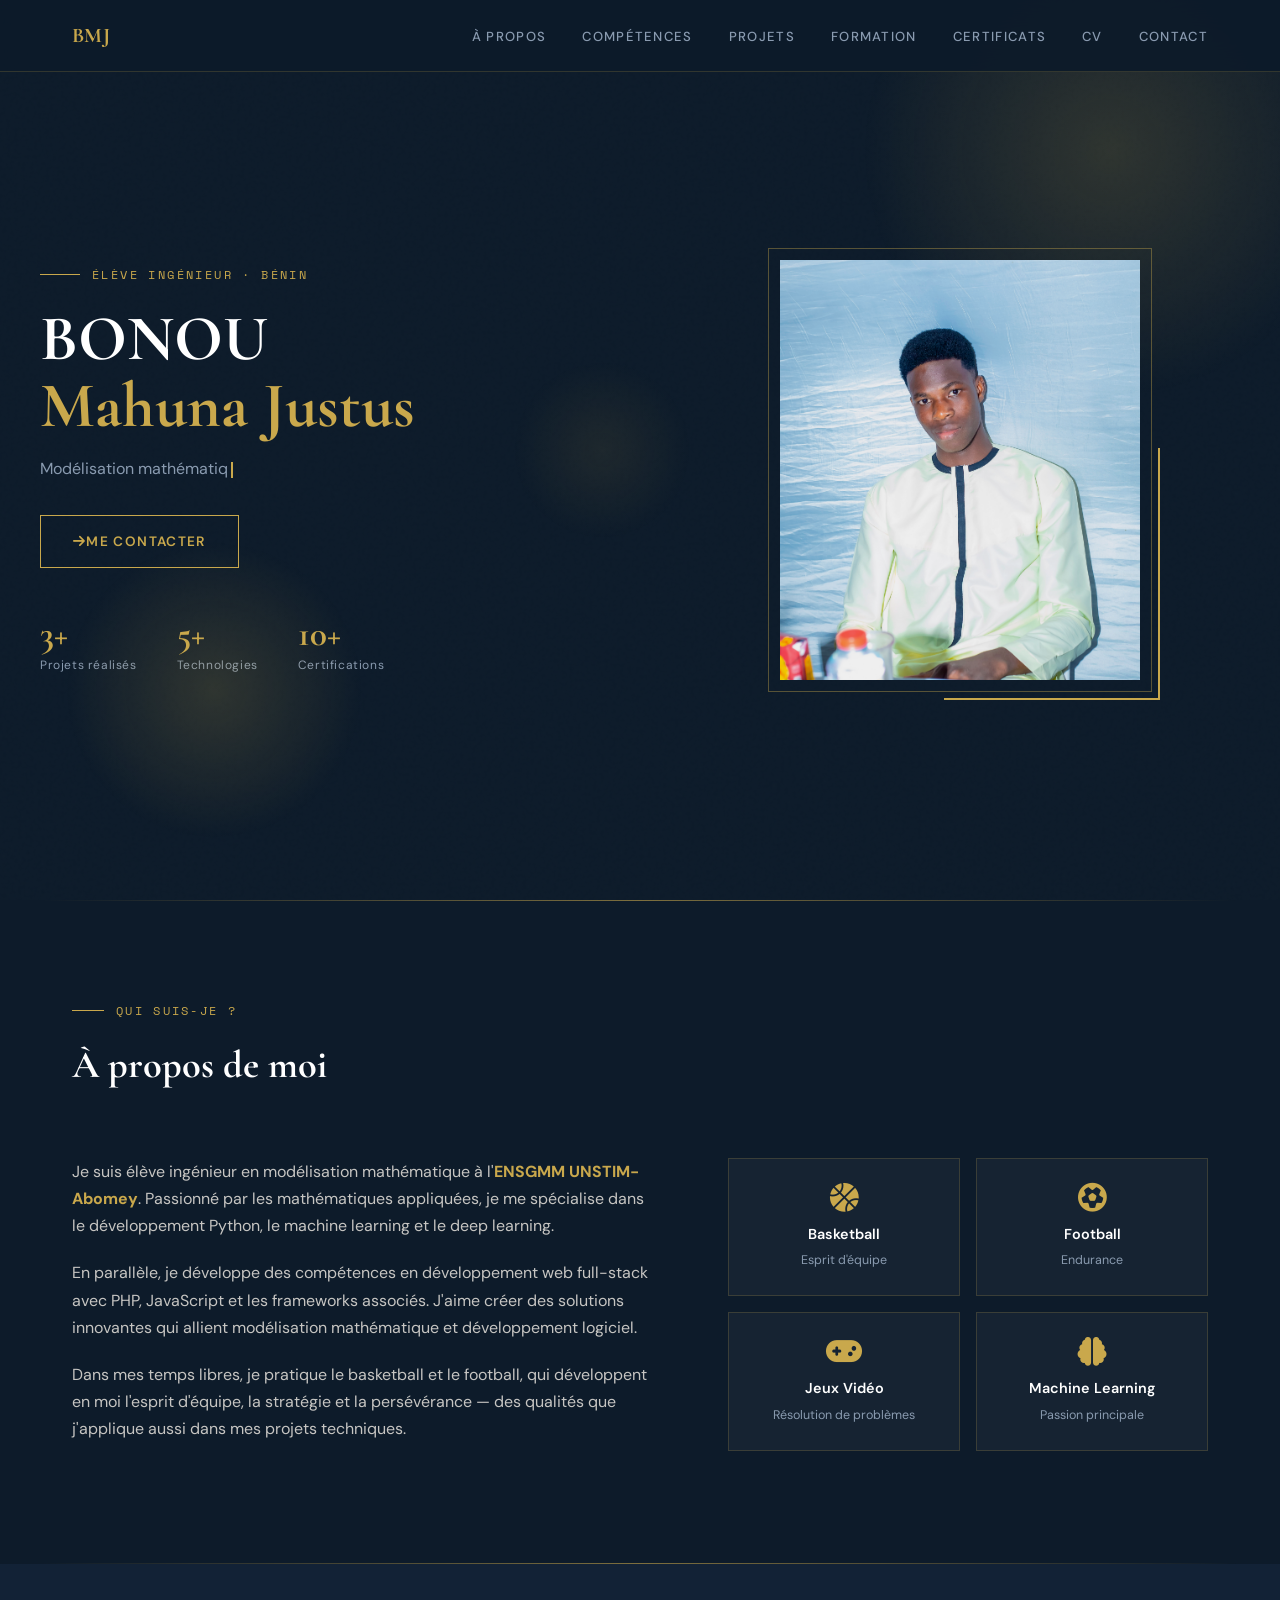
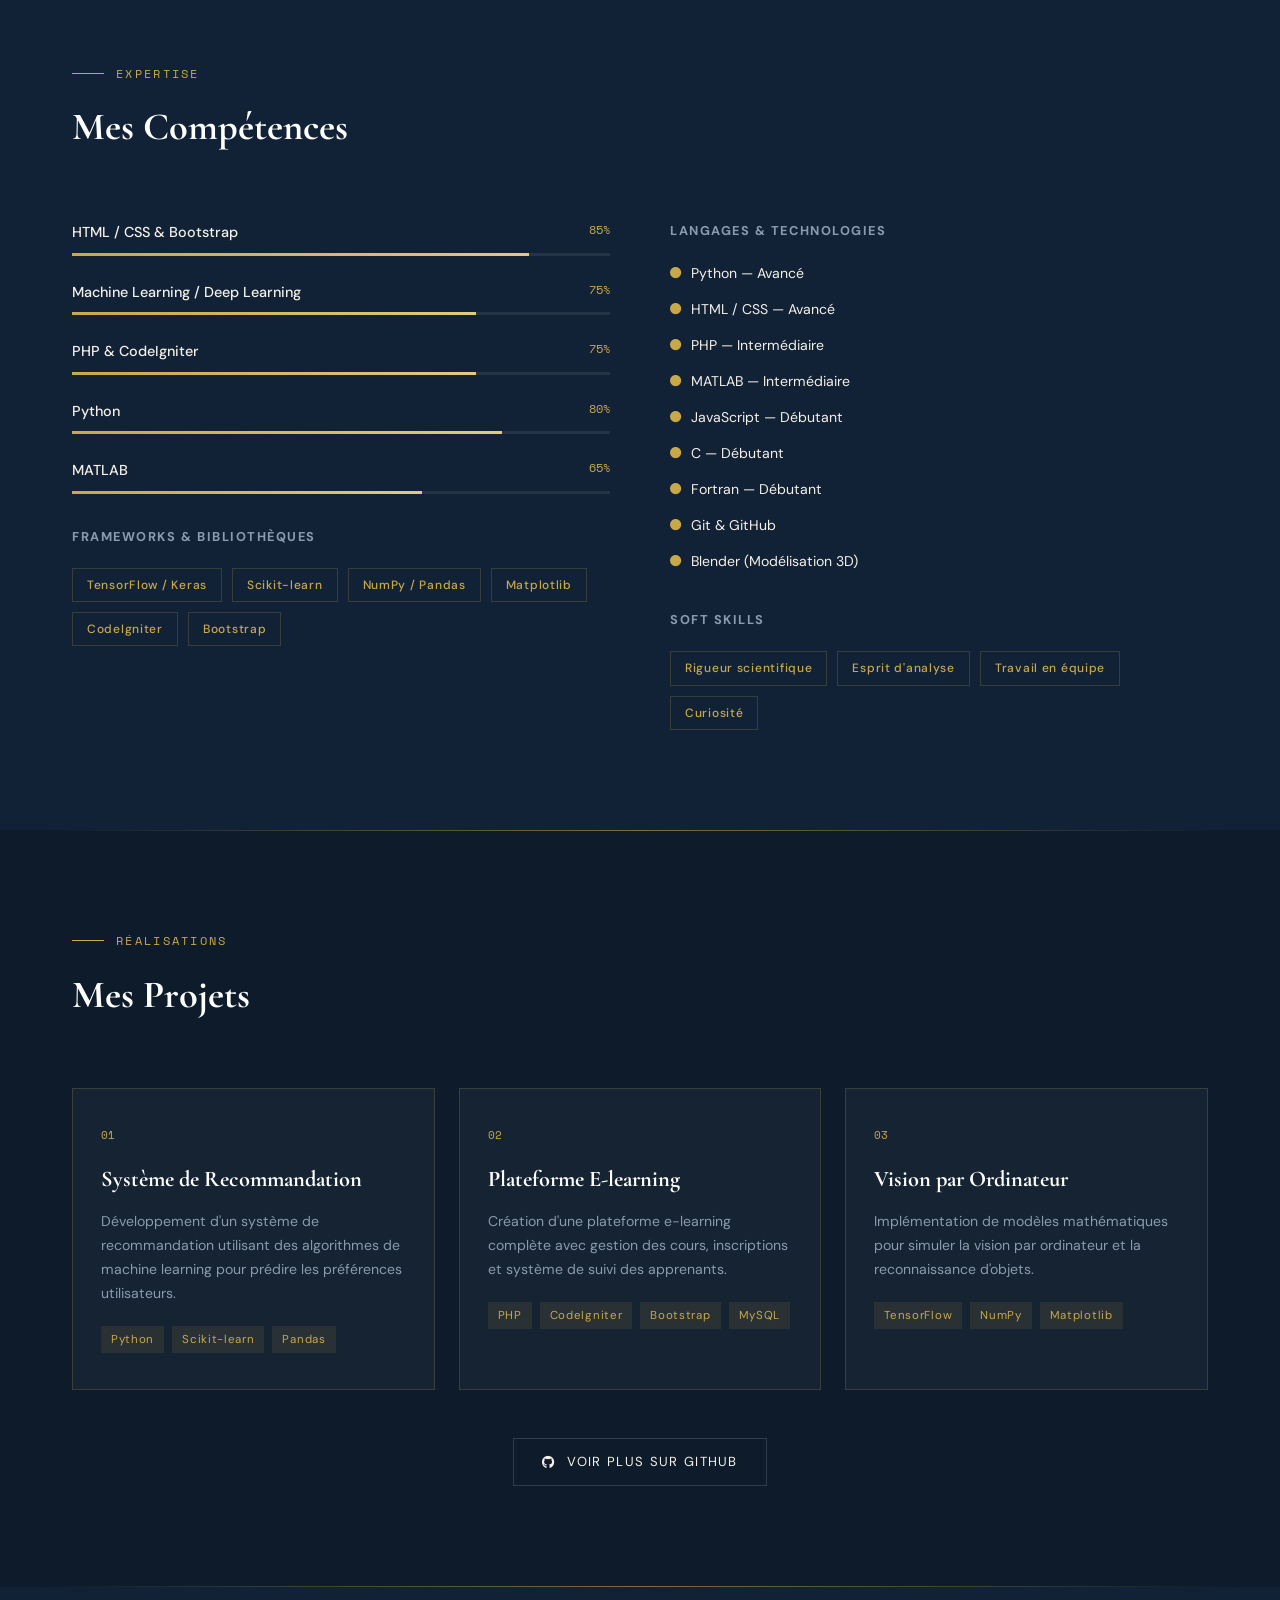
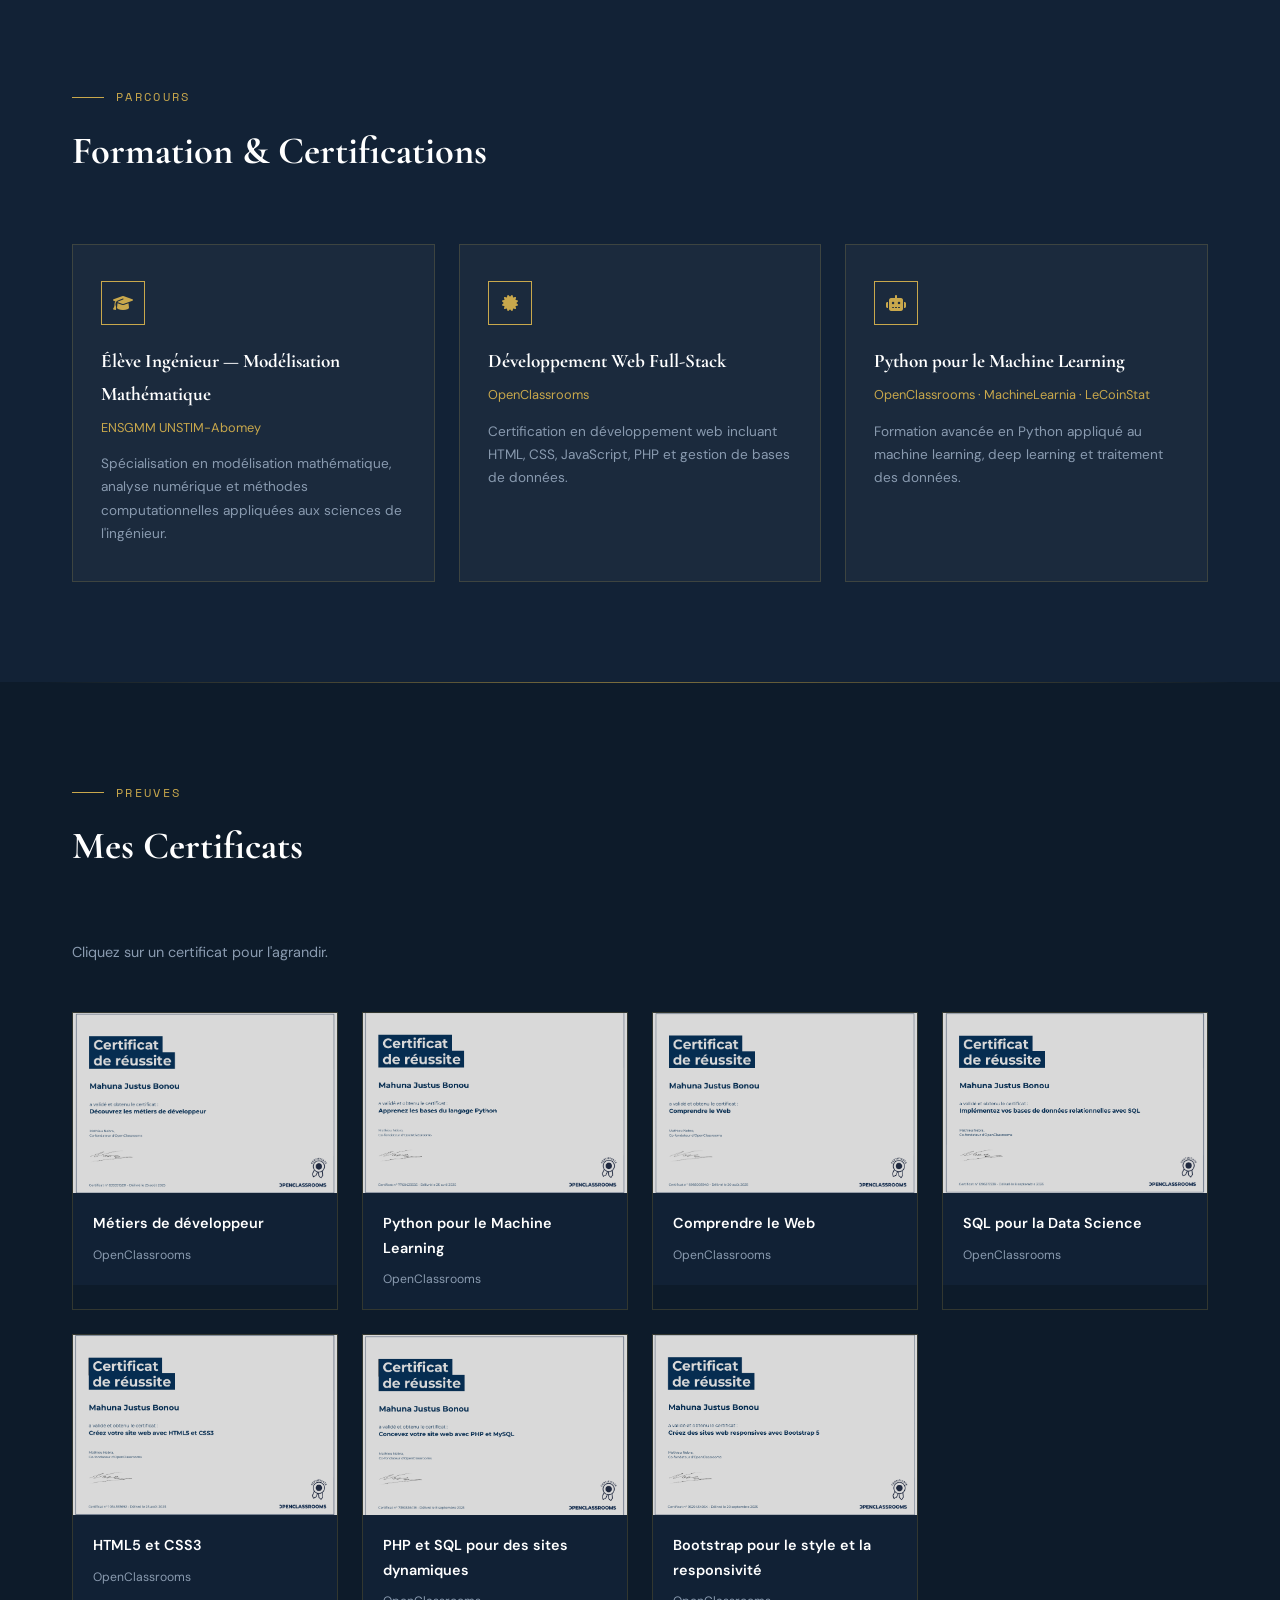
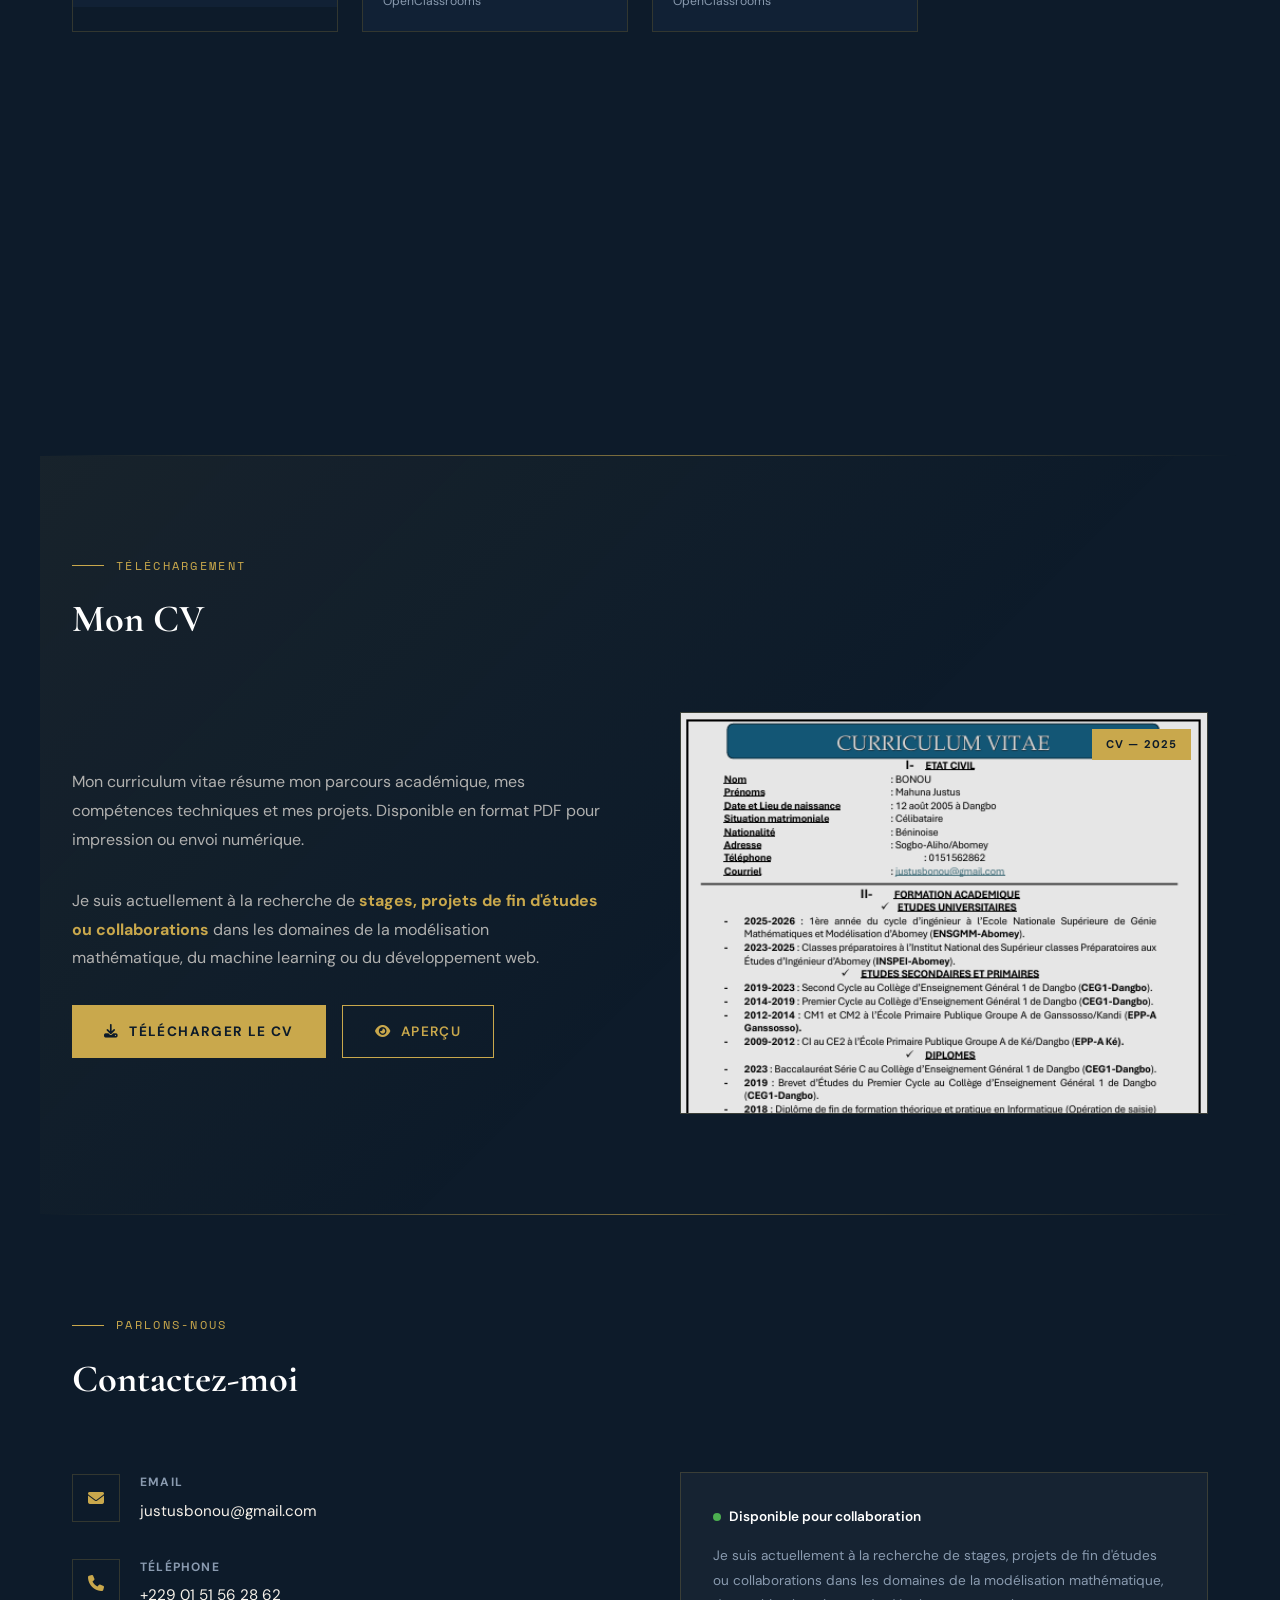
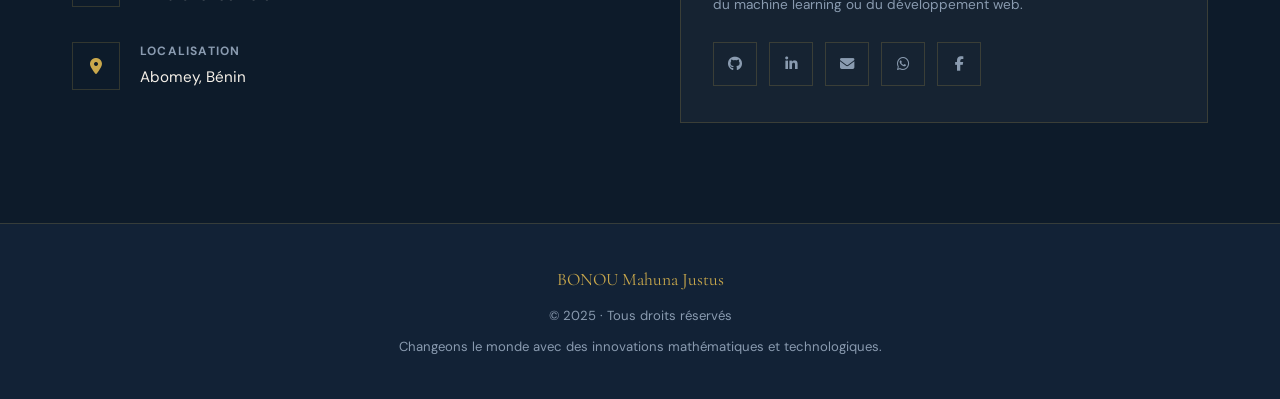
==== commit e57ef610: "Amélioration 2" ====
--- a/index.html
+++ b/index.html
@@ -1499,7 +1499,7 @@
               <i class="fas fa-circle"></i> Git & GitHub
             </div>
             <div class="tool-item">
-              <i class="fas fa-circle"></i> Blender (3D Modeling)
+              <i class="fas fa-circle"></i> Blender (Modélisation 3D)
             </div>
 
             <div class="tools-col" style="margin-top: 36px">
@@ -1564,7 +1564,7 @@
       <div style="text-align: center">
         <a
           href="https://github.com/justus12s"
-          target="_blank"
+          target="_blank" rel="noopener noreferrer"
           class="github-btn"
         >
           <i class="fab fa-github"></i>Voir plus sur GitHub
@@ -1586,7 +1586,7 @@
             <p class="org">
               <a
                 href="https://ensgmm.unstim.bj/"
-                target="_blank"
+                target="_blank" rel="noopener noreferrer"
                 style="color: var(--gold); text-decoration: none"
                 >ENSGMM UNSTIM-Abomey</a
               >
@@ -1630,18 +1630,22 @@
 
       <div class="certs-grid fade-up">
         <div
+          role="button"
+          tabindex="0"
+          onkeydown="if(event.key==='Enter'||event.key===' ') { this.click(); event.preventDefault(); }"
           class="cert-card stagger-child"
           onclick="
             openLightbox(
               'images/Metiers_developpeur.png',
-              'Métiers de dévellopeur — OpenClassrooms',
+              'Métiers de développeur — OpenClassrooms',
             )
           "
         >
           <div style="overflow: hidden; height: 180px">
             <img
               src="images/Metiers_developpeur.png"
-              alt="Certificat 1"
+              loading="lazy"
+              alt="Certificat de réussite"
               class="cert-thumb"
               onerror="
                 this.parentElement.innerHTML =
@@ -1657,6 +1661,9 @@
         </div>
 
         <div
+          role="button"
+          tabindex="0"
+          onkeydown="if(event.key==='Enter'||event.key===' ') { this.click(); event.preventDefault(); }"
           class="cert-card stagger-child"
           onclick="
             openLightbox(
@@ -1668,7 +1675,8 @@
           <div style="overflow: hidden; height: 180px">
             <img
               src="images/base_python.png"
-              alt="Certificat 2"
+              loading="lazy"
+              alt="Certificat de réussite"
               class="cert-thumb"
               onerror="
                 this.parentElement.innerHTML =
@@ -1684,13 +1692,17 @@
         </div>
 
         <div
+          role="button"
+          tabindex="0"
+          onkeydown="if(event.key==='Enter'||event.key===' ') { this.click(); event.preventDefault(); }"
           class="cert-card stagger-child"
           onclick="openLightbox('images/Web.png', 'Certificat 3')"
         >
           <div style="overflow: hidden; height: 180px">
             <img
               src="images/Web.png"
-              alt="Certificat 3"
+              loading="lazy"
+              alt="Certificat de réussite"
               class="cert-thumb"
               onerror="
                 this.parentElement.innerHTML =
@@ -1706,13 +1718,17 @@
         </div>
 
         <div
+          role="button"
+          tabindex="0"
+          onkeydown="if(event.key==='Enter'||event.key===' ') { this.click(); event.preventDefault(); }"
           class="cert-card stagger-child"
           onclick="openLightbox('images/SQL.png', 'Certificat 4')"
         >
           <div style="overflow: hidden; height: 180px">
             <img
               src="images/SQL.png"
-              alt="Certificat 4"
+              loading="lazy"
+              alt="Certificat de réussite"
               class="cert-thumb"
               onerror="
                 this.parentElement.innerHTML =
@@ -1722,18 +1738,22 @@
             <div class="cert-overlay"><i class="fas fa-expand-alt"></i></div>
           </div>
           <div class="cert-info">
-            <h5>SQL pour le Data Science</h5>
+            <h5>SQL pour la Data Science</h5>
             <span>OpenClassrooms</span>
           </div>
         </div>
         <div
+          role="button"
+          tabindex="0"
+          onkeydown="if(event.key==='Enter'||event.key===' ') { this.click(); event.preventDefault(); }"
           class="cert-card stagger-child"
           onclick="openLightbox('images/HTML_CSS.png', 'Certificat 5')"
         >
           <div style="overflow: hidden; height: 180px">
             <img
               src="images/HTML_CSS.png"
-              alt="Certificat 5"
+              loading="lazy"
+              alt="Certificat de réussite"
               class="cert-thumb"
               onerror="
                 this.parentElement.innerHTML =
@@ -1749,13 +1769,17 @@
         </div>
 
         <div
+          role="button"
+          tabindex="0"
+          onkeydown="if(event.key==='Enter'||event.key===' ') { this.click(); event.preventDefault(); }"
           class="cert-card stagger-child"
           onclick="openLightbox('images/PHP_SQL.png', 'Certificat 6')"
         >
           <div style="overflow: hidden; height: 180px">
             <img
               src="images/PHP_SQL.png"
-              alt="Certificat 6"
+              loading="lazy"
+              alt="Certificat de réussite"
               class="cert-thumb"
               onerror="
                 this.parentElement.innerHTML =
@@ -1770,13 +1794,17 @@
           </div>
         </div>
         <div
+          role="button"
+          tabindex="0"
+          onkeydown="if(event.key==='Enter'||event.key===' ') { this.click(); event.preventDefault(); }"
           class="cert-card stagger-child"
           onclick="openLightbox('images/bootsrap.png', 'Certificat 7')"
         >
           <div style="overflow: hidden; height: 180px">
             <img
               src="images/bootsrap.png"
-              alt="Certificat 7"
+              loading="lazy"
+              alt="Certificat de réussite"
               class="cert-thumb"
               onerror="
                 this.parentElement.innerHTML =
@@ -1786,19 +1814,23 @@
             <div class="cert-overlay"><i class="fas fa-expand-alt"></i></div>
           </div>
           <div class="cert-info">
-            <h5>Bootstrap pour le sytle et la responsivité</h5>
+            <h5>Bootstrap pour le style et la responsivité</h5>
             <span>OpenClassrooms</span>
           </div>
         </div>
 
         <div
+          role="button"
+          tabindex="0"
+          onkeydown="if(event.key==='Enter'||event.key===' ') { this.click(); event.preventDefault(); }"
           class="cert-card stagger-child"
           onclick="openLightbox('images/data_base.png', 'Certificat 8')"
         >
           <div style="overflow: hidden; height: 180px">
             <img
               src="images/data_base.png"
-              alt="Certificat 8"
+              loading="lazy"
+              alt="Certificat de réussite"
               class="cert-thumb"
               onerror="
                 this.parentElement.innerHTML =
@@ -1813,13 +1845,17 @@
           </div>
         </div>
         <div
+          role="button"
+          tabindex="0"
+          onkeydown="if(event.key==='Enter'||event.key===' ') { this.click(); event.preventDefault(); }"
           class="cert-card stagger-child"
           onclick="openLightbox('images/Git_Github.png', 'Certificat 9')"
         >
           <div style="overflow: hidden; height: 180px">
             <img
               src="images/Git_Github.png"
-              alt="Certificat 9"
+              loading="lazy"
+              alt="Certificat de réussite"
               class="cert-thumb"
               onerror="
                 this.parentElement.innerHTML =
@@ -1835,13 +1871,17 @@
         </div>
 
         <div
+          role="button"
+          tabindex="0"
+          onkeydown="if(event.key==='Enter'||event.key===' ') { this.click(); event.preventDefault(); }"
           class="cert-card stagger-child"
           onclick="openLightbox('images/Terminal.png', 'Certificat 10')"
         >
           <div style="overflow: hidden; height: 180px">
             <img
               src="images/Terminal.png"
-              alt="Certificat 10"
+              loading="lazy"
+              alt="Certificat de réussite"
               class="cert-thumb"
               onerror="
                 this.parentElement.innerHTML =
@@ -1856,6 +1896,9 @@
           </div>
         </div>
         <div
+          role="button"
+          tabindex="0"
+          onkeydown="if(event.key==='Enter'||event.key===' ') { this.click(); event.preventDefault(); }"
           class="cert-card stagger-child"
           onclick="
             openLightbox('images/librairie_data_science.png', 'Certificat 11')
@@ -1864,7 +1907,8 @@
           <div style="overflow: hidden; height: 180px">
             <img
               src="images/librairie_data_science.png"
-              alt="Certificat 11"
+              loading="lazy"
+              alt="Certificat de réussite"
               class="cert-thumb"
               onerror="
                 this.parentElement.innerHTML =
@@ -1874,7 +1918,7 @@
             <div class="cert-overlay"><i class="fas fa-expand-alt"></i></div>
           </div>
           <div class="cert-info">
-            <h5>Librairies pour le Data Science</h5>
+            <h5>Librairies pour la Data Science</h5>
             <span>OpenClassrooms</span>
           </div>
         </div>
@@ -1906,7 +1950,7 @@
             <a href="certife/CV.pdf" download class="btn-gold">
               <i class="fas fa-download"></i>Télécharger le CV
             </a>
-            <a href="certife/CV.pdf" target="_blank" class="btn-outline-gold">
+            <a href="certife/CV.pdf" target="_blank" rel="noopener noreferrer" class="btn-outline-gold">
               <i class="fas fa-eye"></i>Aperçu
             </a>
           </div>
@@ -1916,6 +1960,8 @@
           <img
             src="images/CV.png"
             alt="Aperçu CV"
+            loading="lazy"
+            loading="lazy"
             onerror="
               this.style.display = 'none';
               this.nextElementSibling.style.display = 'flex';
@@ -1971,14 +2017,14 @@
           <div class="socials">
             <a
               href="https://github.com/justus12s"
-              target="_blank"
+              target="_blank" rel="noopener noreferrer"
               class="social-btn"
               title="GitHub"
               ><i class="fab fa-github"></i
             ></a>
             <a
               href="https://www.linkedin.com/in/mahuna-justus-bonou-1362aa380"
-              target="_blank"
+              target="_blank" rel="noopener noreferrer"
               class="social-btn"
               title="LinkedIn"
               ><i class="fab fa-linkedin-in"></i
@@ -1991,14 +2037,14 @@
             ></a>
             <a
               href="https://wa.me/22901515628622"
-              target="_blank"
+              target="_blank" rel="noopener noreferrer"
               class="social-btn"
               title="WhatsApp"
               ><i class="fab fa-whatsapp"></i
             ></a>
             <a
               href="https://www.facebook.com/justus.bonou.2025"
-              target="_blank"
+              target="_blank" rel="noopener noreferrer"
               class="social-btn"
               title="Facebook"
               ><i class="fab fa-facebook-f"></i
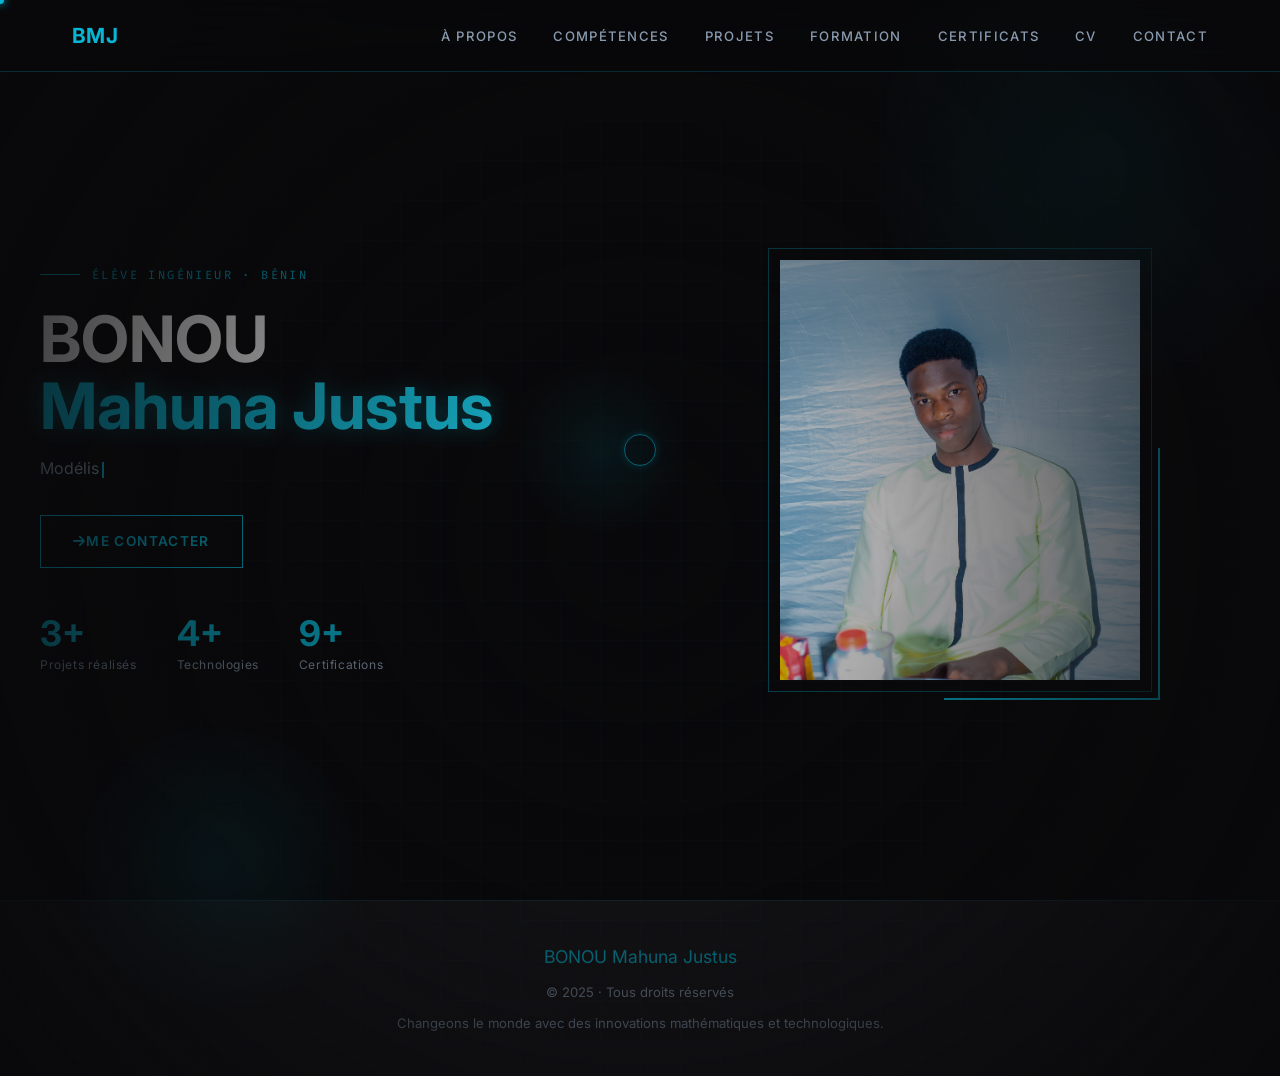
==== commit dca3fe07: "Amélioration 5" ====
--- a/index.html
+++ b/index.html
@@ -1,1268 +1,44 @@
-<!doctype html>
+<!DOCTYPE html>
+
 <html lang="fr">
-  <head>
-    <meta charset="UTF-8" />
-    <meta name="viewport" content="width=device-width, initial-scale=1.0" />
-    <title>BONOU Mahuna Justus — Portfolio</title>
-    <link
-      rel="stylesheet"
-      href="https://cdnjs.cloudflare.com/ajax/libs/font-awesome/6.4.0/css/all.min.css"
-    />
-    <link
-      href="https://fonts.googleapis.com/css2?family=Cormorant+Garamond:wght@300;400;600;700&family=DM+Sans:wght@300;400;500;600&family=Space+Mono:wght@400;700&display=swap"
-      rel="stylesheet"
-    />
-    <style>
-      /* ─── RESET & ROOT ─────────────────────────────── */
-      *,
-      *::before,
-      *::after {
-        margin: 0;
-        padding: 0;
-        box-sizing: border-box;
-      }
-      :root {
-        --navy: #0d1b2a;
-        --navy2: #122236;
-        --gold: #c9a84c;
-        --gold2: #e2c97e;
-        --cream: #f5f0e8;
-        --white: #ffffff;
-        --muted: #8a9bb0;
-        --border: rgba(201, 168, 76, 0.2);
-        --card-bg: rgba(255, 255, 255, 0.04);
-        --ff-head: "Cormorant Garamond", Georgia, serif;
-        --ff-body: "DM Sans", sans-serif;
-        --ff-mono: "Space Mono", monospace;
-        --transition: 0.35s cubic-bezier(0.4, 0, 0.2, 1);
-      }
+<head>
+<meta charset="utf-8"/>
+<meta content="width=device-width, initial-scale=1.0" name="viewport"/>
+<title>BONOU Mahuna Justus — Portfolio</title>
+<link href="https://cdnjs.cloudflare.com/ajax/libs/font-awesome/6.4.0/css/all.min.css" rel="stylesheet"/>
+<link href="https://fonts.googleapis.com/css2?family=Inter:wght@300;400;500;600;700;800&family=Fira+Code:wght@300;400;500;600&display=swap" rel="stylesheet"/>
 
-      html {
-        scroll-behavior: smooth;
-      }
-      body {
-        font-family: var(--ff-body);
-        background: var(--navy);
-        color: var(--cream);
-        overflow-x: hidden;
-        line-height: 1.7;
-      }
+<link href="css/style.css" rel="stylesheet"/></head>
+<body>
+<div id="scroll-bar"></div>
 
-      /* ─── SCROLLBAR ────────────────────────────────── */
-      ::-webkit-scrollbar {
-        width: 4px;
-      }
-      ::-webkit-scrollbar-track {
-        background: var(--navy);
-      }
-      ::-webkit-scrollbar-thumb {
-        background: var(--gold);
-        border-radius: 2px;
-      }
+    <!-- ═══ ORBES GLOBALES ═══════════════════════════ -->
+    <div class="global-orbs">
+      <div class="orb" style="width: 500px; height: 500px; top: -100px; right: -80px; animation-duration: 14s;"></div>
+      <div class="orb" style="width: 300px; height: 300px; bottom: 60px; left: 5%; animation-duration: 19s; animation-delay: -6s;"></div>
+    </div>
 
-      /* ─── NOISE OVERLAY ────────────────────────────── */
-      body::before {
-        content: "";
-        position: fixed;
-        inset: 0;
-        pointer-events: none;
-        z-index: 0;
-        background-image: url("data:image/svg+xml,%3Csvg viewBox='0 0 256 256' xmlns='http://www.w3.org/2000/svg'%3E%3Cfilter id='noise'%3E%3CfeTurbulence type='fractalNoise' baseFrequency='.9' numOctaves='4' stitchTiles='stitch'/%3E%3C/filter%3E%3Crect width='100%25' height='100%25' filter='url(%23noise)' opacity='.04'/%3E%3C/svg%3E");
-        opacity: 0.4;
-      }
+<nav id="navbar">
+<div class="nav-inner">
+<a class="brand" href="index.html">BMJ</a>
+<ul class="nav-links" id="navLinks">
+<li><a href="about.html">À propos</a></li>
+<li><a href="about.html#skills">Compétences</a></li>
+<li><a href="projects.html">Projets</a></li>
+<li><a href="education.html">Formation</a></li>
+<li><a href="education.html#certificates">Certificats</a></li>
+<li><a href="contact.html">CV</a></li>
+<li><a href="contact.html#contact">Contact</a></li>
+</ul>
+<button aria-label="Menu" class="hamburger" id="hamburger">
+<span></span><span></span><span></span>
+</button>
+</div>
+</nav>
+<section id="hero">
 
-      /* ─── NAVBAR ───────────────────────────────────── */
-      #navbar {
-        position: fixed;
-        top: 0;
-        left: 0;
-        width: 100%;
-        z-index: 900;
-        padding: 18px 0;
-        background: rgba(13, 27, 42, 0.92);
-        backdrop-filter: blur(16px);
-        border-bottom: 1px solid var(--border);
-        transition: padding var(--transition);
-      }
-      #navbar.scrolled {
-        padding: 12px 0;
-      }
-      .nav-inner {
-        max-width: 1200px;
-        margin: 0 auto;
-        display: flex;
-        align-items: center;
-        justify-content: space-between;
-        padding: 0 32px;
-      }
-      .brand {
-        font-family: var(--ff-head);
-        font-size: 1.3rem;
-        font-weight: 700;
-        color: var(--gold);
-        text-decoration: none;
-        letter-spacing: 0.02em;
-      }
-      .nav-links {
-        display: flex;
-        gap: 36px;
-        list-style: none;
-      }
-      .nav-links a {
-        font-size: 0.82rem;
-        font-weight: 500;
-        letter-spacing: 0.1em;
-        text-transform: uppercase;
-        color: var(--muted);
-        text-decoration: none;
-        transition: color var(--transition);
-        position: relative;
-      }
-      .nav-links a::after {
-        content: "";
-        position: absolute;
-        bottom: -4px;
-        left: 0;
-        width: 0;
-        height: 1px;
-        background: var(--gold);
-        transition: width var(--transition);
-      }
-      .nav-links a:hover {
-        color: var(--gold);
-      }
-      .nav-links a:hover::after {
-        width: 100%;
-      }
-      .hamburger {
-        display: none;
-        flex-direction: column;
-        gap: 5px;
-        cursor: pointer;
-        background: none;
-        border: none;
-      }
-      .hamburger span {
-        display: block;
-        width: 24px;
-        height: 1px;
-        background: var(--cream);
-        transition: var(--transition);
-      }
 
-      /* ─── HERO ─────────────────────────────────────── */
-      #hero {
-        min-height: 100vh;
-        display: flex;
-        align-items: center;
-        padding: 120px 32px 80px;
-        position: relative;
-        overflow: hidden;
-      }
-      .hero-grid {
-        max-width: 1200px;
-        margin: 0 auto;
-        width: 100%;
-        display: grid;
-        grid-template-columns: 1fr 1fr;
-        gap: 80px;
-        align-items: center;
-      }
-      .hero-eyebrow {
-        font-family: var(--ff-mono);
-        font-size: 0.75rem;
-        letter-spacing: 0.2em;
-        text-transform: uppercase;
-        color: var(--gold);
-        margin-bottom: 20px;
-        display: flex;
-        align-items: center;
-        gap: 12px;
-      }
-      .hero-eyebrow::before {
-        content: "";
-        flex: none;
-        width: 40px;
-        height: 1px;
-        background: var(--gold);
-      }
-      .hero-name {
-        font-family: var(--ff-head);
-        font-size: clamp(3rem, 5vw, 5rem);
-        font-weight: 700;
-        line-height: 1.05;
-        color: var(--white);
-        margin-bottom: 16px;
-      }
-      .hero-name em {
-        font-style: normal;
-        color: var(--gold);
-      }
-      .hero-title {
-        font-size: 1rem;
-        color: var(--muted);
-        margin-bottom: 32px;
-        max-width: 420px;
-      }
-      .hero-cta {
-        display: inline-flex;
-        align-items: center;
-        gap: 12px;
-        padding: 14px 32px;
-        border: 1px solid var(--gold);
-        background: transparent;
-        color: var(--gold);
-        font-family: var(--ff-body);
-        font-size: 0.85rem;
-        font-weight: 600;
-        letter-spacing: 0.1em;
-        text-transform: uppercase;
-        text-decoration: none;
-        cursor: pointer;
-        transition: var(--transition);
-        position: relative;
-        overflow: hidden;
-      }
-      .hero-cta::before {
-        content: "";
-        position: absolute;
-        inset: 0;
-        background: var(--gold);
-        transform: scaleX(0);
-        transform-origin: left;
-        transition: transform var(--transition);
-        z-index: -1;
-      }
-      .hero-cta:hover {
-        color: var(--navy);
-      }
-      .hero-cta:hover::before {
-        transform: scaleX(1);
-      }
-      .hero-photo-wrap {
-        position: relative;
-        display: flex;
-        justify-content: center;
-      }
-      .hero-photo-frame {
-        position: relative;
-        width: 360px;
-        height: 420px;
-      }
-      .hero-photo-frame::before {
-        content: "";
-        position: absolute;
-        inset: -12px;
-        border: 1px solid var(--gold);
-        opacity: 0.4;
-        pointer-events: none;
-      }
-      .hero-photo-frame::after {
-        content: "";
-        position: absolute;
-        bottom: -20px;
-        right: -20px;
-        width: 60%;
-        height: 60%;
-        border-bottom: 2px solid var(--gold);
-        border-right: 2px solid var(--gold);
-        pointer-events: none;
-      }
-      .hero-photo {
-        width: 100%;
-        height: 100%;
-        object-fit: cover;
-        filter: brightness(0.92) contrast(1.05);
-      }
-      .hero-stats {
-        display: flex;
-        gap: 40px;
-        margin-top: 40px;
-      }
-      .stat {
-        text-align: left;
-      }
-      .stat-num {
-        font-family: var(--ff-head);
-        font-size: 2.2rem;
-        font-weight: 700;
-        color: var(--gold);
-        line-height: 1;
-      }
-      .stat-label {
-        font-size: 0.75rem;
-        color: var(--muted);
-        letter-spacing: 0.05em;
-        margin-top: 4px;
-      }
-
-      /* ─── GOLD DIVIDER ─────────────────────────────── */
-      .section-divider {
-        max-width: 1200px;
-        margin: 0 auto;
-        height: 1px;
-        background: linear-gradient(
-          90deg,
-          transparent,
-          var(--gold),
-          transparent
-        );
-      }
-
-      /* ─── SECTION COMMONS ──────────────────────────── */
-      .section {
-        padding: 100px 32px;
-        max-width: 1200px;
-        margin: 0 auto;
-        position: relative;
-        z-index: 1;
-      }
-      .section-label {
-        font-family: var(--ff-mono);
-        font-size: 0.72rem;
-        letter-spacing: 0.2em;
-        text-transform: uppercase;
-        color: var(--gold);
-        margin-bottom: 12px;
-        display: flex;
-        align-items: center;
-        gap: 12px;
-      }
-      .section-label::before {
-        content: "";
-        width: 32px;
-        height: 1px;
-        background: var(--gold);
-      }
-      .section-heading {
-        font-family: var(--ff-head);
-        font-size: clamp(2rem, 3vw, 3rem);
-        font-weight: 700;
-        color: var(--white);
-        margin-bottom: 60px;
-        /* Animation simple au scroll */
-        opacity: 0;
-        transform: translateX(-20px);
-        transition: all 0.6s cubic-bezier(0.4, 0, 0.2, 1);
-      }
-      .section-heading.visible {
-        opacity: 1;
-        transform: translateX(0);
-      }
-
-      /* ─── ABOUT ─────────────────────────────────────── */
-      .about-grid {
-        display: grid;
-        grid-template-columns: 1.2fr 1fr;
-        gap: 80px;
-        align-items: start;
-      }
-      .about-text p {
-        color: rgba(245, 240, 232, 0.8);
-        margin-bottom: 20px;
-        font-size: 1rem;
-      }
-      .hobbies-grid {
-        display: grid;
-        grid-template-columns: 1fr 1fr;
-        gap: 16px;
-      }
-      .hobby-card {
-        background: var(--card-bg);
-        border: 1px solid var(--border);
-        padding: 24px 20px;
-        text-align: center;
-        transition: var(--transition);
-      }
-      .hobby-card:hover {
-        border-color: var(--gold);
-        background: rgba(201, 168, 76, 0.06);
-      }
-      .hobby-card i {
-        font-size: 1.8rem;
-        color: var(--gold);
-        margin-bottom: 10px;
-        display: block;
-      }
-      .hobby-card h5 {
-        font-size: 0.9rem;
-        font-weight: 600;
-        color: var(--white);
-        margin-bottom: 4px;
-      }
-      .hobby-card p {
-        font-size: 0.78rem;
-        color: var(--muted);
-        margin: 0;
-      }
-
-      /* ─── SKILLS ─────────────────────────────────────── */
-      .skills-bg {
-        background: var(--navy2);
-      }
-      .skills-wrap {
-        max-width: 1200px;
-        margin: 0 auto;
-        padding: 100px 32px;
-        position: relative;
-        z-index: 1;
-      }
-      .skills-grid {
-        display: grid;
-        grid-template-columns: 1fr 1fr;
-        gap: 60px;
-      }
-      .skill-item {
-        margin-bottom: 24px;
-      }
-      .skill-row {
-        display: flex;
-        justify-content: space-between;
-        margin-bottom: 8px;
-      }
-      .skill-name-txt {
-        font-size: 0.9rem;
-        font-weight: 500;
-        color: var(--cream);
-      }
-      .skill-pct {
-        font-family: var(--ff-mono);
-        font-size: 0.75rem;
-        color: var(--gold);
-      }
-      .bar-track {
-        height: 3px;
-        background: rgba(255, 255, 255, 0.08);
-      }
-      .bar-fill {
-        height: 100%;
-        background: linear-gradient(90deg, var(--gold), var(--gold2));
-        width: 0;
-        transition: width 1.4s cubic-bezier(0.4, 0, 0.2, 1);
-      }
-      .badge-list {
-        display: flex;
-        flex-wrap: wrap;
-        gap: 10px;
-        margin-top: 20px;
-      }
-      .badge {
-        padding: 6px 14px;
-        border: 1px solid var(--border);
-        font-size: 0.75rem;
-        font-weight: 500;
-        color: var(--gold);
-        letter-spacing: 0.06em;
-        transition: var(--transition);
-      }
-      .badge:hover {
-        background: rgba(201, 168, 76, 0.1);
-        border-color: var(--gold);
-      }
-      .tools-col {
-        margin-top: 32px;
-      }
-      .tools-col h5 {
-        font-size: 0.8rem;
-        letter-spacing: 0.12em;
-        text-transform: uppercase;
-        color: var(--muted);
-        margin-bottom: 16px;
-      }
-      .tool-item {
-        display: flex;
-        align-items: center;
-        gap: 10px;
-        font-size: 0.88rem;
-        color: var(--cream);
-        margin-bottom: 12px;
-      }
-      .tool-item i {
-        color: var(--gold);
-        font-size: 0.7rem;
-      }
-
-      /* ─── PROJECTS ─────────────────────────────────── */
-      .projects-grid {
-        display: grid;
-        grid-template-columns: repeat(3, 1fr);
-        gap: 24px;
-      }
-      .project-card {
-        background: var(--card-bg);
-        border: 1px solid var(--border);
-        padding: 36px 28px;
-        transition: var(--transition);
-        position: relative;
-        overflow: hidden;
-      }
-      .project-card::before {
-        content: "";
-        position: absolute;
-        top: 0;
-        left: 0;
-        right: 0;
-        height: 2px;
-        background: linear-gradient(
-          90deg,
-          transparent,
-          var(--gold),
-          transparent
-        );
-        transform: scaleX(0);
-        transition: transform var(--transition);
-      }
-      .project-card:hover {
-        border-color: rgba(201, 168, 76, 0.5);
-        transform: translateY(-6px);
-      }
-      .project-card:hover::before {
-        transform: scaleX(1);
-      }
-      .project-num {
-        font-family: var(--ff-mono);
-        font-size: 0.7rem;
-        color: var(--gold);
-        margin-bottom: 16px;
-      }
-      .project-card h4 {
-        font-family: var(--ff-head);
-        font-size: 1.4rem;
-        color: var(--white);
-        margin-bottom: 12px;
-      }
-      .project-card p {
-        font-size: 0.88rem;
-        color: var(--muted);
-        line-height: 1.7;
-      }
-      .project-tags {
-        display: flex;
-        flex-wrap: wrap;
-        gap: 8px;
-        margin-top: 20px;
-      }
-      .tag {
-        padding: 4px 10px;
-        background: rgba(201, 168, 76, 0.1);
-        font-size: 0.72rem;
-        color: var(--gold);
-        letter-spacing: 0.06em;
-      }
-      .github-btn {
-        display: inline-flex;
-        align-items: center;
-        gap: 10px;
-        margin-top: 48px;
-        padding: 12px 28px;
-        border: 1px solid rgba(255, 255, 255, 0.15);
-        color: var(--cream);
-        font-size: 0.82rem;
-        letter-spacing: 0.1em;
-        text-transform: uppercase;
-        text-decoration: none;
-        transition: var(--transition);
-      }
-      .github-btn:hover {
-        border-color: var(--gold);
-        color: var(--gold);
-      }
-
-      /* ─── EDUCATION ──────────────────────────────────── */
-      .edu-bg {
-        background: var(--navy2);
-      }
-      .edu-wrap {
-        max-width: 1200px;
-        margin: 0 auto;
-        padding: 100px 32px;
-        position: relative;
-        z-index: 1;
-      }
-      .edu-grid {
-        display: grid;
-        grid-template-columns: repeat(3, 1fr);
-        gap: 24px;
-      }
-      .edu-card {
-        background: var(--card-bg);
-        border: 1px solid var(--border);
-        padding: 36px 28px;
-        transition: var(--transition);
-      }
-      .edu-card:hover {
-        border-color: var(--gold);
-      }
-      .edu-icon {
-        width: 44px;
-        height: 44px;
-        border: 1px solid var(--gold);
-        display: flex;
-        align-items: center;
-        justify-content: center;
-        margin-bottom: 20px;
-      }
-      .edu-icon i {
-        color: var(--gold);
-        font-size: 1rem;
-      }
-      .edu-card h5 {
-        font-family: var(--ff-head);
-        font-size: 1.2rem;
-        color: var(--white);
-        margin-bottom: 6px;
-      }
-      .edu-card .org {
-        font-size: 0.8rem;
-        color: var(--gold);
-        margin-bottom: 14px;
-      }
-      .edu-card p {
-        font-size: 0.85rem;
-        color: var(--muted);
-        line-height: 1.7;
-      }
-
-      /* ─── CERTIFICATES ──────────────────────────────── */
-      .certs-grid {
-        display: grid;
-        grid-template-columns: repeat(auto-fill, minmax(260px, 1fr));
-        gap: 24px;
-      }
-      .cert-card {
-        border: 1px solid var(--border);
-        overflow: hidden;
-        cursor: pointer;
-        transition: var(--transition);
-        position: relative;
-      }
-      .cert-card:hover {
-        border-color: var(--gold);
-        transform: translateY(-4px);
-      }
-      .cert-thumb {
-        width: 100%;
-        height: 180px;
-        object-fit: cover;
-        filter: brightness(0.85) grayscale(0.15);
-        transition:
-          filter var(--transition),
-          transform var(--transition);
-        display: block;
-      }
-      .cert-card:hover .cert-thumb {
-        filter: brightness(1) grayscale(0);
-        transform: scale(1.03);
-      }
-      .cert-overlay {
-        position: absolute;
-        inset: 0;
-        background: rgba(13, 27, 42, 0.7);
-        display: flex;
-        align-items: center;
-        justify-content: center;
-        opacity: 0;
-        transition: opacity var(--transition);
-      }
-      .cert-card:hover .cert-overlay {
-        opacity: 1;
-      }
-      .cert-overlay i {
-        font-size: 2rem;
-        color: var(--gold);
-      }
-      .cert-info {
-        padding: 18px 20px;
-        background: rgba(18, 34, 54, 0.95);
-      }
-      .cert-info h5 {
-        font-size: 0.9rem;
-        font-weight: 600;
-        color: var(--white);
-        margin-bottom: 4px;
-      }
-      .cert-info span {
-        font-size: 0.76rem;
-        color: var(--muted);
-      }
-      .cert-placeholder {
-        width: 100%;
-        height: 180px;
-        display: flex;
-        flex-direction: column;
-        align-items: center;
-        justify-content: center;
-        gap: 10px;
-        background: linear-gradient(
-          135deg,
-          rgba(201, 168, 76, 0.08),
-          rgba(13, 27, 42, 0.5)
-        );
-        border-bottom: 1px solid var(--border);
-      }
-      .cert-placeholder i {
-        font-size: 2.5rem;
-        color: rgba(201, 168, 76, 0.4);
-      }
-      .cert-placeholder span {
-        font-size: 0.75rem;
-        color: var(--muted);
-        letter-spacing: 0.05em;
-      }
-
-      /* ─── LIGHTBOX ────────────────────────────────────── */
-      #lightbox {
-        position: fixed;
-        inset: 0;
-        z-index: 2000;
-        background: rgba(0, 0, 0, 0.92);
-        backdrop-filter: blur(8px);
-        display: flex;
-        align-items: center;
-        justify-content: center;
-        opacity: 0;
-        pointer-events: none;
-        transition: opacity 0.3s;
-      }
-      #lightbox.open {
-        opacity: 1;
-        pointer-events: all;
-      }
-      #lightbox img {
-        max-width: 90vw;
-        max-height: 85vh;
-        object-fit: contain;
-        border: 1px solid var(--border);
-        box-shadow: 0 30px 80px rgba(0, 0, 0, 0.6);
-      }
-      #lb-close {
-        position: absolute;
-        top: 20px;
-        right: 20px;
-        background: none;
-        border: none;
-        color: var(--cream);
-        font-size: 1.5rem;
-        cursor: pointer;
-        width: 44px;
-        height: 44px;
-        border: 1px solid rgba(255, 255, 255, 0.2);
-        display: flex;
-        align-items: center;
-        justify-content: center;
-        transition: var(--transition);
-      }
-      #lb-close:hover {
-        border-color: var(--gold);
-        color: var(--gold);
-      }
-      #lb-caption {
-        position: absolute;
-        bottom: 30px;
-        left: 50%;
-        transform: translateX(-50%);
-        font-size: 0.8rem;
-        color: var(--muted);
-        letter-spacing: 0.08em;
-        text-align: center;
-      }
-
-      /* ─── CV SECTION ─────────────────────────────────── */
-      .cv-section {
-        background: linear-gradient(
-          135deg,
-          rgba(201, 168, 76, 0.06) 0%,
-          transparent 60%
-        );
-      }
-      .cv-inner {
-        display: grid;
-        grid-template-columns: 1fr 1fr;
-        gap: 80px;
-        align-items: center;
-      }
-      .cv-text h2 {
-        font-family: var(--ff-head);
-        font-size: clamp(2rem, 3vw, 3rem);
-        color: var(--white);
-        margin-bottom: 16px;
-      }
-      .cv-text p {
-        color: rgba(245, 240, 232, 0.7);
-        margin-bottom: 32px;
-        line-height: 1.8;
-      }
-      .cv-actions {
-        display: flex;
-        gap: 16px;
-        flex-wrap: wrap;
-      }
-      .btn-gold {
-        display: inline-flex;
-        align-items: center;
-        gap: 10px;
-        padding: 14px 32px;
-        background: var(--gold);
-        color: var(--navy);
-        font-size: 0.85rem;
-        font-weight: 700;
-        letter-spacing: 0.1em;
-        text-transform: uppercase;
-        text-decoration: none;
-        border: none;
-        cursor: pointer;
-        transition: var(--transition);
-      }
-      .btn-gold:hover {
-        background: var(--gold2);
-      }
-      .btn-outline-gold {
-        display: inline-flex;
-        align-items: center;
-        gap: 10px;
-        padding: 14px 32px;
-        background: transparent;
-        color: var(--gold);
-        border: 1px solid var(--gold);
-        font-size: 0.85rem;
-        font-weight: 600;
-        letter-spacing: 0.1em;
-        text-transform: uppercase;
-        text-decoration: none;
-        cursor: pointer;
-        transition: var(--transition);
-      }
-      .btn-outline-gold:hover {
-        background: rgba(201, 168, 76, 0.1);
-      }
-      .cv-preview-frame {
-        border: 1px solid var(--border);
-        overflow: hidden;
-        position: relative;
-        background: var(--card-bg);
-      }
-      .cv-preview-frame img {
-        width: 100%;
-        height: 400px;
-        object-fit: cover;
-        object-position: top;
-        display: block;
-        filter: brightness(0.9);
-      }
-      .cv-preview-placeholder {
-        width: 100%;
-        height: 400px;
-        display: flex;
-        flex-direction: column;
-        align-items: center;
-        justify-content: center;
-        gap: 16px;
-        background: linear-gradient(
-          135deg,
-          rgba(201, 168, 76, 0.05),
-          rgba(13, 27, 42, 0.8)
-        );
-      }
-      .cv-preview-placeholder i {
-        font-size: 4rem;
-        color: rgba(201, 168, 76, 0.3);
-      }
-      .cv-preview-placeholder p {
-        font-size: 0.85rem;
-        color: var(--muted);
-        text-align: center;
-        max-width: 220px;
-        line-height: 1.6;
-      }
-      .cv-badge {
-        position: absolute;
-        top: 16px;
-        right: 16px;
-        padding: 6px 14px;
-        background: var(--gold);
-        color: var(--navy);
-        font-size: 0.7rem;
-        font-weight: 700;
-        letter-spacing: 0.1em;
-        text-transform: uppercase;
-      }
-
-      /* ─── CONTACT ─────────────────────────────────────── */
-      .contact-grid {
-        display: grid;
-        grid-template-columns: 1fr 1fr;
-        gap: 80px;
-      }
-      .contact-item {
-        display: flex;
-        align-items: center;
-        gap: 20px;
-        margin-bottom: 32px;
-      }
-      .contact-icon-box {
-        width: 48px;
-        height: 48px;
-        border: 1px solid var(--border);
-        display: flex;
-        align-items: center;
-        justify-content: center;
-        flex-shrink: 0;
-        transition: var(--transition);
-      }
-      .contact-item:hover .contact-icon-box {
-        border-color: var(--gold);
-      }
-      .contact-icon-box i {
-        color: var(--gold);
-        font-size: 1rem;
-      }
-      .contact-item h5 {
-        font-size: 0.75rem;
-        text-transform: uppercase;
-        letter-spacing: 0.1em;
-        color: var(--muted);
-        margin-bottom: 4px;
-      }
-      .contact-item a,
-      .contact-item p {
-        color: var(--cream);
-        text-decoration: none;
-        font-size: 0.95rem;
-      }
-      .contact-item a:hover {
-        color: var(--gold);
-      }
-      .availability-box {
-        background: var(--card-bg);
-        border: 1px solid var(--border);
-        padding: 32px;
-      }
-      .availability-box .dot {
-        width: 8px;
-        height: 8px;
-        background: #4caf50;
-        border-radius: 50%;
-        display: inline-block;
-        margin-right: 8px;
-        animation: pulse 2s infinite;
-      }
-      @keyframes pulse {
-        0%,
-        100% {
-          opacity: 1;
-        }
-        50% {
-          opacity: 0.4;
-        }
-      }
-      .avail-title {
-        font-size: 0.85rem;
-        font-weight: 600;
-        color: var(--white);
-        margin-bottom: 16px;
-      }
-      .avail-text {
-        font-size: 0.85rem;
-        color: var(--muted);
-        line-height: 1.8;
-        margin-bottom: 24px;
-      }
-      .socials {
-        display: flex;
-        gap: 12px;
-        flex-wrap: wrap;
-      }
-      .social-btn {
-        width: 44px;
-        height: 44px;
-        border: 1px solid var(--border);
-        display: flex;
-        align-items: center;
-        justify-content: center;
-        color: var(--muted);
-        text-decoration: none;
-        transition: var(--transition);
-        font-size: 0.9rem;
-      }
-      .social-btn:hover {
-        border-color: var(--gold);
-        color: var(--gold);
-      }
-
-      /* ─── FOOTER ──────────────────────────────────────── */
-      footer {
-        background: var(--navy2);
-        border-top: 1px solid var(--border);
-        text-align: center;
-        padding: 40px 32px;
-      }
-      footer p {
-        font-size: 0.82rem;
-        color: var(--muted);
-        line-height: 1.8;
-      }
-      footer .brand-foot {
-        font-family: var(--ff-head);
-        font-size: 1.1rem;
-        color: var(--gold);
-        margin-bottom: 8px;
-      }
-
-      /* ─── MOBILE ──────────────────────────────────────── */
-      @media (max-width: 900px) {
-        .hero-grid {
-          grid-template-columns: 1fr;
-          gap: 48px;
-        }
-        .hero-photo-wrap {
-          order: -1;
-        }
-        .hero-photo-frame {
-          width: 280px;
-          height: 340px;
-        }
-        .about-grid,
-        .skills-grid,
-        .contact-grid,
-        .cv-inner {
-          grid-template-columns: 1fr;
-          gap: 48px;
-        }
-        .projects-grid,
-        .edu-grid {
-          grid-template-columns: 1fr 1fr;
-        }
-        .nav-links {
-          display: none;
-          flex-direction: column;
-          position: absolute;
-          top: 100%;
-          left: 0;
-          right: 0;
-          background: rgba(13, 27, 42, 0.98);
-          padding: 24px 32px;
-          border-top: 1px solid var(--border);
-          gap: 20px;
-        }
-        .nav-links.open {
-          display: flex;
-        }
-        .hamburger {
-          display: flex;
-        }
-      }
-      @media (max-width: 600px) {
-        .projects-grid,
-        .edu-grid {
-          grid-template-columns: 1fr;
-        }
-        .hero-stats {
-          gap: 24px;
-        }
-        .section,
-        .skills-wrap,
-        .edu-wrap {
-          padding: 72px 20px;
-        }
-      }
-
-      /* ─── FADE IN ANIMATION ────────────────────────── */
-      .fade-up {
-        opacity: 0;
-        transform: translateY(28px);
-        transition:
-          opacity 0.7s ease,
-          transform 0.7s ease;
-      }
-      .fade-up.visible {
-        opacity: 1;
-        transform: none;
-      }
-
-      /* ─── SCROLL PROGRESS BAR ───────────────────────── */
-      #scroll-bar {
-        position: fixed;
-        top: 0;
-        left: 0;
-        height: 2px;
-        width: 0%;
-        background: linear-gradient(90deg, var(--gold), var(--gold2));
-        z-index: 9999;
-        transition: width 0.08s linear;
-        box-shadow: 0 0 8px var(--gold);
-      }
-
-      /* ─── FLOATING ORBS (hero bg) ───────────────────── */
-      .orb {
-        position: absolute;
-        border-radius: 50%;
-        pointer-events: none;
-        background: radial-gradient(
-          circle,
-          rgba(201, 168, 76, 0.18) 0%,
-          transparent 70%
-        );
-        animation: drift linear infinite;
-      }
-      @keyframes drift {
-        0% {
-          transform: translateY(0) translateX(0) scale(1);
-        }
-        33% {
-          transform: translateY(-40px) translateX(20px) scale(1.05);
-        }
-        66% {
-          transform: translateY(20px) translateX(-30px) scale(0.97);
-        }
-        100% {
-          transform: translateY(0) translateX(0) scale(1);
-        }
-      }
-
-      /* ─── STAGGERED CHILDREN ────────────────────────── */
-      .stagger-child {
-        opacity: 0;
-        transform: translateY(32px);
-        transition:
-          opacity 0.6s ease,
-          transform 0.6s ease;
-      }
-      .stagger-child.in {
-        opacity: 1;
-        transform: none;
-      }
-
-      /* ─── ACTIVE NAV LINK ────────────────────────────── */
-      .nav-links a.active {
-        color: var(--gold) !important;
-      }
-      .nav-links a.active::after {
-        width: 100%;
-      }
-
-      /* ─── MAGNETIC BUTTON ────────────────────────────── */
-      .magnetic {
-        display: inline-block;
-      }
-
-      /* ─── TYPING CURSOR ──────────────────────────────── */
-      #typed-cursor {
-        display: inline-block;
-        width: 2px;
-        height: 1em;
-        background: var(--gold);
-        margin-left: 3px;
-        vertical-align: middle;
-        animation: blink 0.7s steps(1) infinite;
-      }
-      @keyframes blink {
-        0%,
-        100% {
-          opacity: 1;
-        }
-        50% {
-          opacity: 0;
-        }
-      }
-
-      /* ─── SECTION SLIDE-IN (left/right) ─────────────── */
-      .slide-left {
-        opacity: 0;
-        transform: translateX(-50px);
-        transition:
-          opacity 0.8s ease,
-          transform 0.8s ease;
-      }
-      .slide-right {
-        opacity: 0;
-        transform: translateX(50px);
-        transition:
-          opacity 0.8s ease,
-          transform 0.8s ease;
-      }
-      .slide-left.in,
-      .slide-right.in {
-        opacity: 1;
-        transform: none;
-      }
-
-      /* ─── GLOW LINE on section-divider on scroll ─────── */
-      .section-divider {
-        transition: opacity 0.5s;
-      }
-      .section-divider.glow {
-        animation: divGlow 1.2s ease forwards;
-      }
-      @keyframes divGlow {
-        0% {
-          opacity: 0.2;
-          box-shadow: none;
-        }
-        50% {
-          opacity: 1;
-          box-shadow: 0 0 16px rgba(201, 168, 76, 0.6);
-        }
-        100% {
-          opacity: 0.6;
-          box-shadow: none;
-        }
-      }
-
-      /* ─── PARALLAX HERO PHOTO ────────────────────────── */
-      .hero-photo-frame {
-        will-change: transform;
-      }
-    </style>
-  </head>
-  <body>
-    <!-- ═══ SCROLL PROGRESS ══════════════════════════ -->
-    <div id="scroll-bar"></div>
-
-    <!-- ═══ NAVBAR ═══════════════════════════════════ -->
-    <nav id="navbar">
-      <div class="nav-inner">
-        <a class="brand" href="#hero">BMJ</a>
-        <ul class="nav-links" id="navLinks">
-          <li><a href="#about">À propos</a></li>
-          <li><a href="#skills">Compétences</a></li>
-          <li><a href="#projects">Projets</a></li>
-          <li><a href="#education">Formation</a></li>
-          <li><a href="#certificates">Certificats</a></li>
-          <li><a href="#cv">CV</a></li>
-          <li><a href="#contact">Contact</a></li>
-        </ul>
-        <button class="hamburger" id="hamburger" aria-label="Menu">
-          <span></span><span></span><span></span>
-        </button>
-      </div>
-    </nav>
-
-    <!-- ═══ HERO ══════════════════════════════════════ -->
-    <section id="hero">
-      <div
-        class="orb"
-        style="
-          width: 500px;
-          height: 500px;
-          top: -100px;
-          right: -80px;
-          animation-duration: 14s;
-        "
-      ></div>
-      <div
-        class="orb"
-        style="
-          width: 300px;
-          height: 300px;
-          bottom: 60px;
-          left: 5%;
-          animation-duration: 19s;
-          animation-delay: -6s;
-        "
-      ></div>
-      <div
-        class="orb"
-        style="
+<div class="orb" style="
           width: 180px;
           height: 180px;
           top: 40%;
@@ -1270,1095 +46,73 @@
           animation-duration: 11s;
           animation-delay: -3s;
           opacity: 0.5;
-        "
-      ></div>
-
-      <div class="hero-grid">
-        <div class="slide-left">
-          <p class="hero-eyebrow">Élève Ingénieur · Bénin</p>
-          <h1 class="hero-name">
-            BONOU<br /><em id="typed-name">Mahuna Justus</em>
-          </h1>
-          <p class="hero-title" id="hero-subtitle">
-            <span id="typed-text"></span><span id="typed-cursor"></span>
-          </p>
-          <a href="#contact" class="hero-cta magnetic"
-            ><i class="fas fa-arrow-right"></i>Me contacter</a
-          >
-          <div class="hero-stats">
-            <div class="stat">
-              <div class="stat-num" data-target="3" data-suffix="+">0</div>
-              <div class="stat-label">Projets réalisés</div>
-            </div>
-            <div class="stat">
-              <div class="stat-num" data-target="5" data-suffix="+">0</div>
-              <div class="stat-label">Technologies</div>
-            </div>
-            <div class="stat">
-              <div class="stat-num" data-target="10" data-suffix="+">0</div>
-              <div class="stat-label">Certifications</div>
-            </div>
-          </div>
-        </div>
-        <div class="hero-photo-wrap slide-right" id="hero-photo-wrap">
-          <div class="hero-photo-frame">
-            <img
-              src="images/justus.jpg"
-              alt="BONOU Mahuna Justus"
-              class="hero-photo"
-              onerror="
+        "></div>
+<div class="hero-grid">
+<div class="slide-left">
+<p class="hero-eyebrow">Élève Ingénieur · Bénin</p>
+<h1 class="hero-name">
+            BONOU<br/><em id="typed-name">Mahuna Justus</em>
+</h1>
+<p class="hero-title" id="hero-subtitle">
+<span id="typed-text"></span><span id="typed-cursor"></span>
+</p>
+<a class="hero-cta magnetic" href="#contact"><i class="fas fa-arrow-right"></i>Me contacter</a>
+<div class="hero-stats">
+<div class="stat">
+<div class="stat-num" data-suffix="+" data-target="3">0</div>
+<div class="stat-label">Projets réalisés</div>
+</div>
+<div class="stat">
+<div class="stat-num" data-suffix="+" data-target="5">0</div>
+<div class="stat-label">Technologies</div>
+</div>
+<div class="stat">
+<div class="stat-num" data-suffix="+" data-target="10">0</div>
+<div class="stat-label">Certifications</div>
+</div>
+</div>
+</div>
+<div class="hero-photo-wrap slide-right" id="hero-photo-wrap">
+<div class="hero-photo-frame">
+<img alt="BONOU Mahuna Justus" class="hero-photo" onerror="
                 this.style.display = 'none';
                 this.nextElementSibling.style.display = 'flex';
-              "
-            />
-            <div
-              style="
+              " src="images/justus.jpg"/>
+<div style="
                 display: none;
                 width: 100%;
                 height: 100%;
                 background: linear-gradient(
                   135deg,
-                  rgba(201, 168, 76, 0.12),
-                  rgba(13, 27, 42, 0.8)
+                  rgba(6, 182, 212, 0.12),
+                  rgba(9, 9, 11, 0.8)
                 );
                 align-items: center;
                 justify-content: center;
                 flex-direction: column;
                 gap: 12px;
-              "
-            >
-              <i
-                class="fas fa-user"
-                style="font-size: 4rem; color: rgba(201, 168, 76, 0.3)"
-              ></i>
-              <span style="font-size: 0.75rem; color: var(--muted)"
-                >Ajoutez images/justus.jpg</span
-              >
-            </div>
-          </div>
-        </div>
-      </div>
-    </section>
-
-    <div class="section-divider"></div>
-
-    <!-- ═══ ABOUT ═════════════════════════════════════ -->
-    <div class="section" id="about">
-      <p class="section-label">Qui suis-je ?</p>
-      <h2 class="section-heading">À propos de moi</h2>
-      <div class="about-grid fade-up">
-        <div class="about-text slide-left">
-          <p>
-            Je suis élève ingénieur en modélisation mathématique à l'<strong
-              style="color: var(--gold)"
-              >ENSGMM UNSTIM-Abomey</strong
-            >. Passionné par les mathématiques appliquées, je me spécialise dans
-            le développement Python, le machine learning et le deep learning.
-          </p>
-          <p>
-            En parallèle, je développe des compétences en développement web
-            full-stack avec PHP, JavaScript et les frameworks associés. J'aime
-            créer des solutions innovantes qui allient modélisation mathématique
-            et développement logiciel.
-          </p>
-          <p>
-            Dans mes temps libres, je pratique le basketball et le football, qui
-            développent en moi l'esprit d'équipe, la stratégie et la
-            persévérance — des qualités que j'applique aussi dans mes projets
-            techniques.
-          </p>
-        </div>
-        <div class="hobbies-grid">
-          <div class="hobby-card stagger-child tilt">
-            <i class="fas fa-basketball-ball"></i>
-            <h5>Basketball</h5>
-            <p>Esprit d'équipe</p>
-          </div>
-          <div class="hobby-card stagger-child tilt">
-            <i class="fas fa-futbol"></i>
-            <h5>Football</h5>
-            <p>Endurance</p>
-          </div>
-          <div class="hobby-card stagger-child tilt">
-            <i class="fas fa-gamepad"></i>
-            <h5>Jeux Vidéo</h5>
-            <p>Résolution de problèmes</p>
-          </div>
-          <div class="hobby-card stagger-child tilt">
-            <i class="fas fa-brain"></i>
-            <h5>Machine Learning</h5>
-            <p>Passion principale</p>
-          </div>
-        </div>
-      </div>
-    </div>
-
-    <div class="section-divider"></div>
-
-    <!-- ═══ SKILLS ════════════════════════════════════ -->
-    <div class="skills-bg">
-      <div class="skills-wrap" id="skills">
-        <p class="section-label">Expertise</p>
-        <h2 class="section-heading">Mes Compétences</h2>
-        <div class="skills-grid fade-up">
-          <div>
-            <div class="skill-item">
-              <div class="skill-row">
-                <span class="skill-name-txt">HTML / CSS & Bootstrap</span
-                ><span class="skill-pct">85%</span>
-              </div>
-              <div class="bar-track">
-                <div class="bar-fill" data-w="85"></div>
-              </div>
-            </div>
-            <div class="skill-item">
-              <div class="skill-row">
-                <span class="skill-name-txt"
-                  >Machine Learning / Deep Learning</span
-                ><span class="skill-pct">75%</span>
-              </div>
-              <div class="bar-track">
-                <div class="bar-fill" data-w="75"></div>
-              </div>
-            </div>
-            <div class="skill-item">
-              <div class="skill-row">
-                <span class="skill-name-txt">PHP & CodeIgniter</span
-                ><span class="skill-pct">75%</span>
-              </div>
-              <div class="bar-track">
-                <div class="bar-fill" data-w="75"></div>
-              </div>
-            </div>
-            <div class="skill-item">
-              <div class="skill-row">
-                <span class="skill-name-txt">Python</span
-                ><span class="skill-pct">80%</span>
-              </div>
-              <div class="bar-track">
-                <div class="bar-fill" data-w="80"></div>
-              </div>
-            </div>
-            <div class="skill-item">
-              <div class="skill-row">
-                <span class="skill-name-txt">MATLAB</span
-                ><span class="skill-pct">65%</span>
-              </div>
-              <div class="bar-track">
-                <div class="bar-fill" data-w="65"></div>
-              </div>
-            </div>
-
-            <div class="tools-col">
-              <h5>Frameworks & Bibliothèques</h5>
-              <div class="badge-list">
-                <span class="badge">TensorFlow / Keras</span>
-                <span class="badge">Scikit-learn</span>
-                <span class="badge">NumPy / Pandas</span>
-                <span class="badge">Matplotlib</span>
-                <span class="badge">CodeIgniter</span>
-                <span class="badge">Bootstrap</span>
-              </div>
-            </div>
-          </div>
-
-          <div>
-            <h5
-              style="
-                font-size: 0.8rem;
-                letter-spacing: 0.12em;
-                text-transform: uppercase;
-                color: var(--muted);
-                margin-bottom: 20px;
-              "
-            >
-              Langages & Technologies
-            </h5>
-            <div class="tool-item">
-              <i class="fas fa-circle"></i> Python — Avancé
-            </div>
-            <div class="tool-item">
-              <i class="fas fa-circle"></i> HTML / CSS — Avancé
-            </div>
-            <div class="tool-item">
-              <i class="fas fa-circle"></i> PHP — Intermédiaire
-            </div>
-            <div class="tool-item">
-              <i class="fas fa-circle"></i> MATLAB — Intermédiaire
-            </div>
-            <div class="tool-item">
-              <i class="fas fa-circle"></i> JavaScript — Débutant
-            </div>
-            <div class="tool-item">
-              <i class="fas fa-circle"></i> C — Débutant
-            </div>
-            <div class="tool-item">
-              <i class="fas fa-circle"></i> Fortran — Débutant
-            </div>
-            <div class="tool-item">
-              <i class="fas fa-circle"></i> Git & GitHub
-            </div>
-            <div class="tool-item">
-              <i class="fas fa-circle"></i> Blender (Modélisation 3D)
-            </div>
-
-            <div class="tools-col" style="margin-top: 36px">
-              <h5>Soft Skills</h5>
-              <div class="badge-list">
-                <span class="badge">Rigueur scientifique</span>
-                <span class="badge">Esprit d'analyse</span>
-                <span class="badge">Travail en équipe</span>
-                <span class="badge">Curiosité</span>
-              </div>
-            </div>
-          </div>
-        </div>
-      </div>
-    </div>
-
-    <div class="section-divider"></div>
-
-    <!-- ═══ PROJECTS ══════════════════════════════════ -->
-    <div class="section" id="projects">
-      <p class="section-label">Réalisations</p>
-      <h2 class="section-heading">Mes Projets</h2>
-      <div class="projects-grid fade-up">
-        <div class="project-card stagger-child tilt">
-          <div class="project-num">01</div>
-          <h4>Système de Recommandation</h4>
-          <p>
-            Développement d'un système de recommandation utilisant des
-            algorithmes de machine learning pour prédire les préférences
-            utilisateurs.
-          </p>
-          <div class="project-tags">
-            <span class="tag">Python</span><span class="tag">Scikit-learn</span
-            ><span class="tag">Pandas</span>
-          </div>
-        </div>
-        <div class="project-card stagger-child tilt">
-          <div class="project-num">02</div>
-          <h4>Plateforme E-learning</h4>
-          <p>
-            Création d'une plateforme e-learning complète avec gestion des
-            cours, inscriptions et système de suivi des apprenants.
-          </p>
-          <div class="project-tags">
-            <span class="tag">PHP</span><span class="tag">CodeIgniter</span
-            ><span class="tag">Bootstrap</span><span class="tag">MySQL</span>
-          </div>
-        </div>
-        <div class="project-card stagger-child tilt">
-          <div class="project-num">03</div>
-          <h4>Vision par Ordinateur</h4>
-          <p>
-            Implémentation de modèles mathématiques pour simuler la vision par
-            ordinateur et la reconnaissance d'objets.
-          </p>
-          <div class="project-tags">
-            <span class="tag">TensorFlow</span><span class="tag">NumPy</span
-            ><span class="tag">Matplotlib</span>
-          </div>
-        </div>
-      </div>
-      <div style="text-align: center">
-        <a
-          href="https://github.com/justus12s"
-          target="_blank" rel="noopener noreferrer"
-          class="github-btn"
-        >
-          <i class="fab fa-github"></i>Voir plus sur GitHub
-        </a>
-      </div>
-    </div>
-
-    <div class="section-divider"></div>
-
-    <!-- ═══ EDUCATION ═════════════════════════════════ -->
-    <div class="edu-bg">
-      <div class="edu-wrap" id="education">
-        <p class="section-label">Parcours</p>
-        <h2 class="section-heading">Formation & Certifications</h2>
-        <div class="edu-grid fade-up">
-          <div class="edu-card stagger-child tilt">
-            <div class="edu-icon"><i class="fas fa-graduation-cap"></i></div>
-            <h5>Élève Ingénieur — Modélisation Mathématique</h5>
-            <p class="org">
-              <a
-                href="https://ensgmm.unstim.bj/"
-                target="_blank" rel="noopener noreferrer"
-                style="color: var(--gold); text-decoration: none"
-                >ENSGMM UNSTIM-Abomey</a
-              >
-            </p>
-            <p>
-              Spécialisation en modélisation mathématique, analyse numérique et
-              méthodes computationnelles appliquées aux sciences de l'ingénieur.
-            </p>
-          </div>
-          <div class="edu-card stagger-child tilt">
-            <div class="edu-icon"><i class="fas fa-certificate"></i></div>
-            <h5>Développement Web Full-Stack</h5>
-            <p class="org">OpenClassrooms</p>
-            <p>
-              Certification en développement web incluant HTML, CSS, JavaScript,
-              PHP et gestion de bases de données.
-            </p>
-          </div>
-          <div class="edu-card stagger-child tilt">
-            <div class="edu-icon"><i class="fas fa-robot"></i></div>
-            <h5>Python pour le Machine Learning</h5>
-            <p class="org">OpenClassrooms · MachineLearnia · LeCoinStat</p>
-            <p>
-              Formation avancée en Python appliqué au machine learning, deep
-              learning et traitement des données.
-            </p>
-          </div>
-        </div>
-      </div>
-    </div>
-
-    <div class="section-divider"></div>
-
-    <!-- ═══ CERTIFICATES ══════════════════════════════ -->
-    <div class="section" id="certificates">
-      <p class="section-label">Preuves</p>
-      <h2 class="section-heading">Mes Certificats</h2>
-      <p style="color: var(--muted); margin-bottom: 48px; font-size: 0.9rem">
-        Cliquez sur un certificat pour l'agrandir.
-      </p>
-
-      <div class="certs-grid fade-up">
-        <div
-          role="button"
-          tabindex="0"
-          onkeydown="if(event.key==='Enter'||event.key===' ') { this.click(); event.preventDefault(); }"
-          class="cert-card stagger-child"
-          onclick="
-            openLightbox(
-              'images/Metiers_developpeur.png',
-              'Métiers de développeur — OpenClassrooms',
-            )
-          "
-        >
-          <div style="overflow: hidden; height: 180px">
-            <img
-              src="images/Metiers_developpeur.png"
-              loading="lazy"
-              alt="Certificat de réussite"
-              class="cert-thumb"
-              onerror="
-                this.parentElement.innerHTML =
-                  '<div class=\'cert-placeholder\'><i class=\'fas fa-award\'></i><span>Ajoutez images/Metiers_developpeur.png</span></div>'
-              "
-            />
-            <div class="cert-overlay"><i class="fas fa-expand-alt"></i></div>
-          </div>
-          <div class="cert-info">
-            <h5>Métiers de développeur</h5>
-            <span>OpenClassrooms</span>
-          </div>
-        </div>
-
-        <div
-          role="button"
-          tabindex="0"
-          onkeydown="if(event.key==='Enter'||event.key===' ') { this.click(); event.preventDefault(); }"
-          class="cert-card stagger-child"
-          onclick="
-            openLightbox(
-              'images/base_python.png',
-              'Python pour le Machine Learning — OpenClassrooms',
-            )
-          "
-        >
-          <div style="overflow: hidden; height: 180px">
-            <img
-              src="images/base_python.png"
-              loading="lazy"
-              alt="Certificat de réussite"
-              class="cert-thumb"
-              onerror="
-                this.parentElement.innerHTML =
-                  '<div class=\'cert-placeholder\'><i class=\'fas fa-award\'></i><span>Ajoutez images/base_python.png</span></div>'
-              "
-            />
-            <div class="cert-overlay"><i class="fas fa-expand-alt"></i></div>
-          </div>
-          <div class="cert-info">
-            <h5>Python pour le Machine Learning</h5>
-            <span>OpenClassrooms</span>
-          </div>
-        </div>
-
-        <div
-          role="button"
-          tabindex="0"
-          onkeydown="if(event.key==='Enter'||event.key===' ') { this.click(); event.preventDefault(); }"
-          class="cert-card stagger-child"
-          onclick="openLightbox('images/Web.png', 'Certificat 3')"
-        >
-          <div style="overflow: hidden; height: 180px">
-            <img
-              src="images/Web.png"
-              loading="lazy"
-              alt="Certificat de réussite"
-              class="cert-thumb"
-              onerror="
-                this.parentElement.innerHTML =
-                  '<div class=\'cert-placeholder\'><i class=\'fas fa-award\'></i><span>Ajoutez images/Web.png</span></div>'
-              "
-            />
-            <div class="cert-overlay"><i class="fas fa-expand-alt"></i></div>
-          </div>
-          <div class="cert-info">
-            <h5>Comprendre le Web</h5>
-            <span>OpenClassrooms</span>
-          </div>
-        </div>
-
-        <div
-          role="button"
-          tabindex="0"
-          onkeydown="if(event.key==='Enter'||event.key===' ') { this.click(); event.preventDefault(); }"
-          class="cert-card stagger-child"
-          onclick="openLightbox('images/SQL.png', 'Certificat 4')"
-        >
-          <div style="overflow: hidden; height: 180px">
-            <img
-              src="images/SQL.png"
-              loading="lazy"
-              alt="Certificat de réussite"
-              class="cert-thumb"
-              onerror="
-                this.parentElement.innerHTML =
-                  '<div class=\'cert-placeholder\'><i class=\'fas fa-award\'></i><span>Ajoutez images/SQL.png</span></div>'
-              "
-            />
-            <div class="cert-overlay"><i class="fas fa-expand-alt"></i></div>
-          </div>
-          <div class="cert-info">
-            <h5>SQL pour la Data Science</h5>
-            <span>OpenClassrooms</span>
-          </div>
-        </div>
-        <div
-          role="button"
-          tabindex="0"
-          onkeydown="if(event.key==='Enter'||event.key===' ') { this.click(); event.preventDefault(); }"
-          class="cert-card stagger-child"
-          onclick="openLightbox('images/HTML_CSS.png', 'Certificat 5')"
-        >
-          <div style="overflow: hidden; height: 180px">
-            <img
-              src="images/HTML_CSS.png"
-              loading="lazy"
-              alt="Certificat de réussite"
-              class="cert-thumb"
-              onerror="
-                this.parentElement.innerHTML =
-                  '<div class=\'cert-placeholder\'><i class=\'fas fa-award\'></i><span>Ajoutez images/HTML_CSS.png</span></div>'
-              "
-            />
-            <div class="cert-overlay"><i class="fas fa-expand-alt"></i></div>
-          </div>
-          <div class="cert-info">
-            <h5>HTML5 et CSS3</h5>
-            <span>OpenClassrooms</span>
-          </div>
-        </div>
-
-        <div
-          role="button"
-          tabindex="0"
-          onkeydown="if(event.key==='Enter'||event.key===' ') { this.click(); event.preventDefault(); }"
-          class="cert-card stagger-child"
-          onclick="openLightbox('images/PHP_SQL.png', 'Certificat 6')"
-        >
-          <div style="overflow: hidden; height: 180px">
-            <img
-              src="images/PHP_SQL.png"
-              loading="lazy"
-              alt="Certificat de réussite"
-              class="cert-thumb"
-              onerror="
-                this.parentElement.innerHTML =
-                  '<div class=\'cert-placeholder\'><i class=\'fas fa-award\'></i><span>Ajoutez images/PHP_SQL.png</span></div>'
-              "
-            />
-            <div class="cert-overlay"><i class="fas fa-expand-alt"></i></div>
-          </div>
-          <div class="cert-info">
-            <h5>PHP et SQL pour des sites dynamiques</h5>
-            <span>OpenClassrooms</span>
-          </div>
-        </div>
-        <div
-          role="button"
-          tabindex="0"
-          onkeydown="if(event.key==='Enter'||event.key===' ') { this.click(); event.preventDefault(); }"
-          class="cert-card stagger-child"
-          onclick="openLightbox('images/bootsrap.png', 'Certificat 7')"
-        >
-          <div style="overflow: hidden; height: 180px">
-            <img
-              src="images/bootsrap.png"
-              loading="lazy"
-              alt="Certificat de réussite"
-              class="cert-thumb"
-              onerror="
-                this.parentElement.innerHTML =
-                  '<div class=\'cert-placeholder\'><i class=\'fas fa-award\'></i><span>Ajoutez images/bootsrap.png</span></div>'
-              "
-            />
-            <div class="cert-overlay"><i class="fas fa-expand-alt"></i></div>
-          </div>
-          <div class="cert-info">
-            <h5>Bootstrap pour le style et la responsivité</h5>
-            <span>OpenClassrooms</span>
-          </div>
-        </div>
-
-        <div
-          role="button"
-          tabindex="0"
-          onkeydown="if(event.key==='Enter'||event.key===' ') { this.click(); event.preventDefault(); }"
-          class="cert-card stagger-child"
-          onclick="openLightbox('images/data_base.png', 'Certificat 8')"
-        >
-          <div style="overflow: hidden; height: 180px">
-            <img
-              src="images/data_base.png"
-              loading="lazy"
-              alt="Certificat de réussite"
-              class="cert-thumb"
-              onerror="
-                this.parentElement.innerHTML =
-                  '<div class=\'cert-placeholder\'><i class=\'fas fa-award\'></i><span>Ajoutez images/data_base.png</span></div>'
-              "
-            />
-            <div class="cert-overlay"><i class="fas fa-expand-alt"></i></div>
-          </div>
-          <div class="cert-info">
-            <h5>Conception de Bases de Données</h5>
-            <span>OpenClassrooms</span>
-          </div>
-        </div>
-        <div
-          role="button"
-          tabindex="0"
-          onkeydown="if(event.key==='Enter'||event.key===' ') { this.click(); event.preventDefault(); }"
-          class="cert-card stagger-child"
-          onclick="openLightbox('images/Git_Github.png', 'Certificat 9')"
-        >
-          <div style="overflow: hidden; height: 180px">
-            <img
-              src="images/Git_Github.png"
-              loading="lazy"
-              alt="Certificat de réussite"
-              class="cert-thumb"
-              onerror="
-                this.parentElement.innerHTML =
-                  '<div class=\'cert-placeholder\'><i class=\'fas fa-award\'></i><span>Ajoutez images/Git_Github.png</span></div>'
-              "
-            />
-            <div class="cert-overlay"><i class="fas fa-expand-alt"></i></div>
-          </div>
-          <div class="cert-info">
-            <h5>Git et Github pour l'enregistrement de version</h5>
-            <span>OpenClassrooms</span>
-          </div>
-        </div>
-
-        <div
-          role="button"
-          tabindex="0"
-          onkeydown="if(event.key==='Enter'||event.key===' ') { this.click(); event.preventDefault(); }"
-          class="cert-card stagger-child"
-          onclick="openLightbox('images/Terminal.png', 'Certificat 10')"
-        >
-          <div style="overflow: hidden; height: 180px">
-            <img
-              src="images/Terminal.png"
-              loading="lazy"
-              alt="Certificat de réussite"
-              class="cert-thumb"
-              onerror="
-                this.parentElement.innerHTML =
-                  '<div class=\'cert-placeholder\'><i class=\'fas fa-award\'></i><span>Ajoutez images/Terminal.png</span></div>'
-              "
-            />
-            <div class="cert-overlay"><i class="fas fa-expand-alt"></i></div>
-          </div>
-          <div class="cert-info">
-            <h5>Utilisation du Terminal</h5>
-            <span>OpenClassrooms</span>
-          </div>
-        </div>
-        <div
-          role="button"
-          tabindex="0"
-          onkeydown="if(event.key==='Enter'||event.key===' ') { this.click(); event.preventDefault(); }"
-          class="cert-card stagger-child"
-          onclick="
-            openLightbox('images/librairie_data_science.png', 'Certificat 11')
-          "
-        >
-          <div style="overflow: hidden; height: 180px">
-            <img
-              src="images/librairie_data_science.png"
-              loading="lazy"
-              alt="Certificat de réussite"
-              class="cert-thumb"
-              onerror="
-                this.parentElement.innerHTML =
-                  '<div class=\'cert-placeholder\'><i class=\'fas fa-award\'></i><span>Ajoutez images/librairie_data_science.png</span></div>'
-              "
-            />
-            <div class="cert-overlay"><i class="fas fa-expand-alt"></i></div>
-          </div>
-          <div class="cert-info">
-            <h5>Librairies pour la Data Science</h5>
-            <span>OpenClassrooms</span>
-          </div>
-        </div>
-      </div>
-    </div>
-
-    <div class="section-divider"></div>
-
-    <!-- ═══ CV ════════════════════════════════════════ -->
-    <div class="section cv-section" id="cv">
-      <p class="section-label">Téléchargement</p>
-      <h2 class="section-heading">Mon CV</h2>
-      <div class="cv-inner fade-up">
-        <div class="cv-text">
-          <p>
-            Mon curriculum vitae résume mon parcours académique, mes compétences
-            techniques et mes projets. Disponible en format PDF pour impression
-            ou envoi numérique.
-          </p>
-          <p>
-            Je suis actuellement à la recherche de
-            <strong style="color: var(--gold)"
-              >stages, projets de fin d'études ou collaborations</strong
-            >
-            dans les domaines de la modélisation mathématique, du machine
-            learning ou du développement web.
-          </p>
-          <div class="cv-actions">
-            <a href="certife/CV.pdf" download class="btn-gold">
-              <i class="fas fa-download"></i>Télécharger le CV
-            </a>
-            <a href="certife/CV.pdf" target="_blank" rel="noopener noreferrer" class="btn-outline-gold">
-              <i class="fas fa-eye"></i>Aperçu
-            </a>
-          </div>
-        </div>
-
-        <div class="cv-preview-frame">
-          <img
-            src="images/CV.png"
-            alt="Aperçu CV"
-            loading="lazy"
-            loading="lazy"
-            onerror="
-              this.style.display = 'none';
-              this.nextElementSibling.style.display = 'flex';
-            "
-          />
-          <div class="cv-badge">CV — 2025</div>
-        </div>
-      </div>
-    </div>
-
-    <div class="section-divider"></div>
-
-    <!-- ═══ CONTACT ═══════════════════════════════════ -->
-    <div class="section" id="contact">
-      <p class="section-label">Parlons-nous</p>
-      <h2 class="section-heading">Contactez-moi</h2>
-      <div class="contact-grid fade-up">
-        <div>
-          <div class="contact-item">
-            <div class="contact-icon-box"><i class="fas fa-envelope"></i></div>
-            <div>
-              <h5>Email</h5>
-              <a href="mailto:justusbonou@gmail.com">justusbonou@gmail.com</a>
-            </div>
-          </div>
-          <div class="contact-item">
-            <div class="contact-icon-box"><i class="fas fa-phone"></i></div>
-            <div>
-              <h5>Téléphone</h5>
-              <a href="tel:+22901515628622">+229 01 51 56 28 62</a>
-            </div>
-          </div>
-          <div class="contact-item">
-            <div class="contact-icon-box">
-              <i class="fas fa-map-marker-alt"></i>
-            </div>
-            <div>
-              <h5>Localisation</h5>
-              <p>Abomey, Bénin</p>
-            </div>
-          </div>
-        </div>
-
-        <div class="availability-box">
-          <p class="avail-title">
-            <span class="dot"></span>Disponible pour collaboration
-          </p>
-          <p class="avail-text">
-            Je suis actuellement à la recherche de stages, projets de fin
-            d'études ou collaborations dans les domaines de la modélisation
-            mathématique, du machine learning ou du développement web.
-          </p>
-          <div class="socials">
-            <a
-              href="https://github.com/justus12s"
-              target="_blank" rel="noopener noreferrer"
-              class="social-btn"
-              title="GitHub"
-              ><i class="fab fa-github"></i
-            ></a>
-            <a
-              href="https://www.linkedin.com/in/mahuna-justus-bonou-1362aa380"
-              target="_blank" rel="noopener noreferrer"
-              class="social-btn"
-              title="LinkedIn"
-              ><i class="fab fa-linkedin-in"></i
-            ></a>
-            <a
-              href="mailto:justusbonou@gmail.com"
-              class="social-btn"
-              title="Email"
-              ><i class="fas fa-envelope"></i
-            ></a>
-            <a
-              href="https://wa.me/22901515628622"
-              target="_blank" rel="noopener noreferrer"
-              class="social-btn"
-              title="WhatsApp"
-              ><i class="fab fa-whatsapp"></i
-            ></a>
-            <a
-              href="https://www.facebook.com/justus.bonou.2025"
-              target="_blank" rel="noopener noreferrer"
-              class="social-btn"
-              title="Facebook"
-              ><i class="fab fa-facebook-f"></i
-            ></a>
-          </div>
-        </div>
-      </div>
-    </div>
-
-    <!-- ═══ FOOTER ════════════════════════════════════ -->
-    <footer>
-      <p class="brand-foot">BONOU Mahuna Justus</p>
-      <p>&copy; 2025 · Tous droits réservés</p>
-      <p style="margin-top: 8px">
+              ">
+<i class="fas fa-user" style="font-size: 4rem; color: rgba(6, 182, 212, 0.3)"></i>
+<span style="font-size: 0.75rem; color: var(--muted)">Ajoutez images/justus.jpg</span>
+</div>
+</div>
+</div>
+</div>
+</section>
+<footer>
+<p class="brand-foot">BONOU Mahuna Justus</p>
+<p>© 2025 · Tous droits réservés</p>
+<p style="margin-top: 8px">
         Changeons le monde avec des innovations mathématiques et technologiques.
       </p>
-    </footer>
-
-    <!-- ═══ LIGHTBOX ══════════════════════════════════ -->
-    <div id="lightbox">
-      <button id="lb-close" onclick="closeLightbox()" aria-label="Fermer">
-        <i class="fas fa-times"></i>
-      </button>
-      <img id="lb-img" src="" alt="" />
-      <p id="lb-caption"></p>
-    </div>
-
-    <!-- ═══ SCRIPTS ═══════════════════════════════════ -->
-    <script>
-      const scrollBar = document.getElementById("scroll-bar");
-      function updateScrollBar() {
-        const scrolled = window.scrollY;
-        const max = document.body.scrollHeight - window.innerHeight;
-        scrollBar.style.width = (scrolled / max) * 100 + "%";
-      }
-      window.addEventListener("scroll", updateScrollBar, { passive: true });
-
-      const navbar = document.getElementById("navbar");
-      const sections = document.querySelectorAll("section[id], div[id]");
-      const navAs = document.querySelectorAll(".nav-links a");
-
-      function onScroll() {
-        navbar.classList.toggle("scrolled", window.scrollY > 60);
-        let current = "";
-        sections.forEach((s) => {
-          if (window.scrollY >= s.offsetTop - 120) current = s.id;
-        });
-        navAs.forEach((a) => {
-          a.classList.toggle(
-            "active",
-            a.getAttribute("href") === "#" + current,
-          );
-        });
-        updateScrollBar();
-        parallaxHero();
-      }
-      window.addEventListener("scroll", onScroll, { passive: true });
-
-      const hamburger = document.getElementById("hamburger");
-      const navLinks = document.getElementById("navLinks");
-      hamburger.addEventListener("click", () => {
-        navLinks.classList.toggle("open");
-        const spans = hamburger.querySelectorAll("span");
-        if (navLinks.classList.contains("open")) {
-          spans[0].style.transform = "translateY(6px) rotate(45deg)";
-          spans[1].style.opacity = "0";
-          spans[2].style.transform = "translateY(-6px) rotate(-45deg)";
-        } else {
-          spans.forEach((s) => {
-            s.style.transform = "";
-            s.style.opacity = "";
-          });
-        }
-      });
-      navAs.forEach((a) =>
-        a.addEventListener("click", () => {
-          navLinks.classList.remove("open");
-          hamburger.querySelectorAll("span").forEach((s) => {
-            s.style.transform = "";
-            s.style.opacity = "";
-          });
-        }),
-      );
-
-      document.querySelectorAll('a[href^="#"]').forEach((a) => {
-        a.addEventListener("click", (e) => {
-          const t = document.querySelector(a.getAttribute("href"));
-          if (t) {
-            e.preventDefault();
-            window.scrollTo({ top: t.offsetTop - 72, behavior: "smooth" });
-          }
-        });
-      });
-
-      const heroPhotoWrap = document.getElementById("hero-photo-wrap");
-      function parallaxHero() {
-        if (!heroPhotoWrap) return;
-        const y = window.scrollY * 0.22;
-        heroPhotoWrap.style.transform = `translateY(${y}px)`;
-      }
-
-      const phrases = [
-        "Modélisation mathématique",
-        "Machine Learning · Deep Learning",
-        "Développement web full-stack",
-        "Python · PHP · JavaScript",
-      ];
-      let pIdx = 0,
-        cIdx = 0,
-        deleting = false;
-      const typedEl = document.getElementById("typed-text");
-
-      function typeLoop() {
-        const phrase = phrases[pIdx];
-        if (!deleting) {
-          typedEl.textContent = phrase.slice(0, ++cIdx);
-          if (cIdx === phrase.length) {
-            deleting = true;
-            setTimeout(typeLoop, 1800);
-            return;
-          }
-          setTimeout(typeLoop, 60);
-        } else {
-          typedEl.textContent = phrase.slice(0, --cIdx);
-          if (cIdx === 0) {
-            deleting = false;
-            pIdx = (pIdx + 1) % phrases.length;
-            setTimeout(typeLoop, 400);
-            return;
-          }
-          setTimeout(typeLoop, 35);
-        }
-      }
-      setTimeout(typeLoop, 900);
-
-      function animateCounter(el) {
-        const target = +el.dataset.target;
-        const suffix = el.dataset.suffix || "";
-        let current = 0;
-        const step = target / 40;
-        const timer = setInterval(() => {
-          current = Math.min(current + step, target);
-          el.textContent = Math.round(current) + suffix;
-          if (current >= target) clearInterval(timer);
-        }, 35);
-      }
-      let countersDone = false;
-      const counterObserver = new IntersectionObserver(
-        (entries) => {
-          entries.forEach((e) => {
-            if (e.isIntersecting && !countersDone) {
-              countersDone = true;
-              document
-                .querySelectorAll(".stat-num[data-target]")
-                .forEach(animateCounter);
-            }
-          });
-        },
-        { threshold: 0.5 },
-      );
-      const heroEl = document.getElementById("hero");
-      if (heroEl) counterObserver.observe(heroEl);
-
-      const fadeObserver = new IntersectionObserver(
-        (entries) => {
-          entries.forEach((e) => {
-            if (e.isIntersecting) {
-              e.target.classList.add("visible");
-              fadeObserver.unobserve(e.target);
-            }
-          });
-        },
-        { threshold: 0.1 },
-      );
-      document
-        .querySelectorAll(".fade-up")
-        .forEach((el) => fadeObserver.observe(el));
-
-      const slideObserver = new IntersectionObserver(
-        (entries) => {
-          entries.forEach((e) => {
-            if (e.isIntersecting) {
-              e.target.classList.add("in");
-              slideObserver.unobserve(e.target);
-            }
-          });
-        },
-        { threshold: 0.08 },
-      );
-      document
-        .querySelectorAll(".slide-left, .slide-right")
-        .forEach((el) => slideObserver.observe(el));
-
-      const staggerObserver = new IntersectionObserver(
-        (entries) => {
-          entries.forEach((entry) => {
-            if (entry.isIntersecting) {
-              const children = entry.target.querySelectorAll(".stagger-child");
-              children.forEach((child, i) => {
-                setTimeout(() => child.classList.add("in"), i * 120);
-              });
-              staggerObserver.unobserve(entry.target);
-            }
-          });
-        },
-        { threshold: 0.1 },
-      );
-      document
-        .querySelectorAll(
-          ".hobbies-grid, .projects-grid, .edu-grid, .certs-grid",
-        )
-        .forEach((el) => staggerObserver.observe(el));
-
-      // Animation des titres de section
-      const headingObserver = new IntersectionObserver(
-        (entries) => {
-          entries.forEach((entry) => {
-            if (entry.isIntersecting) {
-              entry.target.classList.add("visible");
-              headingObserver.unobserve(entry.target);
-            }
-          });
-        },
-        { threshold: 0.3 },
-      );
-      document
-        .querySelectorAll(".section-heading")
-        .forEach((el) => headingObserver.observe(el));
-
-      const barObserver = new IntersectionObserver(
-        (entries) => {
-          entries.forEach((e) => {
-            if (e.isIntersecting) {
-              e.target.querySelectorAll(".bar-fill").forEach((b, i) => {
-                setTimeout(
-                  () => {
-                    b.style.width = b.dataset.w + "%";
-                  },
-                  150 + i * 80,
-                );
-              });
-              barObserver.unobserve(e.target);
-            }
-          });
-        },
-        { threshold: 0.25 },
-      );
-      const skillsEl = document.getElementById("skills");
-      if (skillsEl) barObserver.observe(skillsEl);
-
-      const dividerObserver = new IntersectionObserver(
-        (entries) => {
-          entries.forEach((e) => {
-            if (e.isIntersecting) {
-              e.target.classList.add("glow");
-              setTimeout(() => e.target.classList.remove("glow"), 1200);
-            }
-          });
-        },
-        { threshold: 0.8 },
-      );
-      document
-        .querySelectorAll(".section-divider")
-        .forEach((d) => dividerObserver.observe(d));
-
-      document.querySelectorAll(".tilt").forEach((card) => {
-        card.addEventListener("mousemove", (e) => {
-          const r = card.getBoundingClientRect();
-          const x = (e.clientX - r.left) / r.width - 0.5;
-          const y = (e.clientY - r.top) / r.height - 0.5;
-          card.style.transform = `perspective(600px) rotateY(${x * 10}deg) rotateX(${-y * 10}deg) scale(1.03)`;
-        });
-        card.addEventListener("mouseleave", () => {
-          card.style.transform = "";
-        });
-      });
-
-      document.querySelectorAll(".magnetic").forEach((btn) => {
-        btn.addEventListener("mousemove", (e) => {
-          const r = btn.getBoundingClientRect();
-          const dx = (e.clientX - (r.left + r.width / 2)) * 0.35;
-          const dy = (e.clientY - (r.top + r.height / 2)) * 0.35;
-          btn.style.transform = `translate(${dx}px, ${dy}px)`;
-        });
-        btn.addEventListener("mouseleave", () => {
-          btn.style.transform = "";
-        });
-      });
-
-      function openLightbox(src, caption) {
-        const lb = document.getElementById("lightbox");
-        document.getElementById("lb-img").src = src;
-        document.getElementById("lb-caption").textContent = caption || "";
-        lb.classList.add("open");
-        document.body.style.overflow = "hidden";
-      }
-      function closeLightbox() {
-        document.getElementById("lightbox").classList.remove("open");
-        document.body.style.overflow = "";
-      }
-      document.getElementById("lightbox").addEventListener("click", (e) => {
-        if (e.target.id === "lightbox") closeLightbox();
-      });
-      document.addEventListener("keydown", (e) => {
-        if (e.key === "Escape") closeLightbox();
-      });
-
-      window.addEventListener("load", () => {
-        document
-          .querySelectorAll(".slide-left, .slide-right")
-          .forEach((el, i) => {
-            setTimeout(() => el.classList.add("in"), 200 + i * 150);
-          });
-      });
-    </script>
-  </body>
-</html>
+</footer>
+<div id="lightbox">
+<button aria-label="Fermer" id="lb-close" onclick="closeLightbox()">
+<i class="fas fa-times"></i>
+</button>
+<img alt="" id="lb-img" src=""/>
+<p id="lb-caption"></p>
+</div>
+<script src="js/script.js"></script>
+</body>
+</html>
--- a/css/style.css
+++ b/css/style.css
@@ -0,0 +1,1383 @@
+
+      /* ─── RESET & ROOT ─────────────────────────────── */
+      *,
+      *::before,
+      *::after {
+        margin: 0;
+        padding: 0;
+        box-sizing: border-box;
+      }
+      :root {
+        --navy: #09090b;
+        --navy2: #18181b;
+        --gold: #06b6d4;
+        --gold2: #22d3ee;
+        --cream: #f5f0e8;
+        --white: #ffffff;
+        --muted: #8a9bb0;
+        --border: rgba(6, 182, 212, 0.2);
+        --card-bg: rgba(255, 255, 255, 0.04);
+        --ff-head: "Inter", Georgia, serif;
+        --ff-body: "Inter", sans-serif;
+        --ff-mono: "Fira Code", monospace;
+        --transition: 0.35s cubic-bezier(0.4, 0, 0.2, 1);
+      }
+
+      html {
+        scroll-behavior: smooth;
+      }
+      body {
+        font-family: var(--ff-body);
+        background: var(--navy);
+        color: var(--cream);
+        overflow-x: hidden;
+        line-height: 1.7;
+      }
+
+      /* ─── SCROLLBAR ────────────────────────────────── */
+      ::-webkit-scrollbar {
+        width: 4px;
+      }
+      ::-webkit-scrollbar-track {
+        background: var(--navy);
+      }
+      ::-webkit-scrollbar-thumb {
+        background: var(--gold);
+        border-radius: 2px;
+      }
+
+      /* ─── PRO GRID OVERLAY ─────────────────────────── */
+      body::before {
+        content: "";
+        position: fixed;
+        inset: 0;
+        pointer-events: none;
+        z-index: 0;
+        background-image: 
+          linear-gradient(rgba(6, 182, 212, 0.03) 1px, transparent 1px),
+          linear-gradient(90deg, rgba(6, 182, 212, 0.03) 1px, transparent 1px);
+        background-size: 40px 40px;
+        opacity: 0.8;
+      }
+      body::after {
+        content: "";
+        position: fixed;
+        inset: 0;
+        pointer-events: none;
+        z-index: 0;
+        background: radial-gradient(circle at 50% 50%, rgba(9, 9, 11, 0) 0%, rgba(9, 9, 11, 1) 100%);
+      }
+
+      /* ─── NAVBAR ───────────────────────────────────── */
+      #navbar {
+        position: fixed;
+        top: 0;
+        left: 0;
+        width: 100%;
+        z-index: 900;
+        padding: 18px 0;
+        background: rgba(9, 9, 11, 0.6);
+        backdrop-filter: blur(20px);
+        -webkit-backdrop-filter: blur(20px);
+        border-bottom: 1px solid var(--border);
+        transition: padding var(--transition);
+      }
+      #navbar.scrolled {
+        padding: 12px 0;
+      }
+      .nav-inner {
+        max-width: 1200px;
+        margin: 0 auto;
+        display: flex;
+        align-items: center;
+        justify-content: space-between;
+        padding: 0 32px;
+      }
+      .brand {
+        font-family: var(--ff-head);
+        font-size: 1.3rem;
+        font-weight: 700;
+        color: var(--gold);
+        text-decoration: none;
+        letter-spacing: 0.02em;
+      }
+      .nav-links {
+        display: flex;
+        gap: 36px;
+        list-style: none;
+      }
+      .nav-links a {
+        font-size: 0.82rem;
+        font-weight: 500;
+        letter-spacing: 0.1em;
+        text-transform: uppercase;
+        color: var(--muted);
+        text-decoration: none;
+        transition: color var(--transition);
+        position: relative;
+      }
+      .nav-links a::after {
+        content: "";
+        position: absolute;
+        bottom: -4px;
+        left: 0;
+        width: 0;
+        height: 1px;
+        background: var(--gold);
+        transition: width var(--transition);
+      }
+      .nav-links a:hover {
+        color: var(--gold);
+      }
+      .nav-links a:hover::after {
+        width: 100%;
+      }
+      .hamburger {
+        display: none;
+        flex-direction: column;
+        gap: 5px;
+        cursor: pointer;
+        background: none;
+        border: none;
+      }
+      .hamburger span {
+        display: block;
+        width: 24px;
+        height: 1px;
+        background: var(--cream);
+        transition: var(--transition);
+      }
+
+      /* ─── HERO ─────────────────────────────────────── */
+      #hero {
+        min-height: 100vh;
+        display: flex;
+        align-items: center;
+        padding: 120px 32px 80px;
+        position: relative;
+        overflow: hidden;
+      }
+      .hero-grid {
+        max-width: 1200px;
+        margin: 0 auto;
+        width: 100%;
+        display: grid;
+        grid-template-columns: 1fr 1fr;
+        gap: 80px;
+        align-items: center;
+      }
+      .hero-eyebrow {
+        font-family: var(--ff-mono);
+        font-size: 0.75rem;
+        letter-spacing: 0.2em;
+        text-transform: uppercase;
+        color: var(--gold);
+        margin-bottom: 20px;
+        display: flex;
+        align-items: center;
+        gap: 12px;
+      }
+      .hero-eyebrow::before {
+        content: "";
+        flex: none;
+        width: 40px;
+        height: 1px;
+        background: var(--gold);
+      }
+      .hero-name {
+        font-family: var(--ff-head);
+        font-size: clamp(3rem, 5vw, 5rem);
+        font-weight: 700;
+        line-height: 1.05;
+        color: var(--white);
+        margin-bottom: 16px;
+      }
+      .hero-name em {
+        font-style: normal;
+        background: linear-gradient(90deg, #06b6d4, #22d3ee);
+        -webkit-background-clip: text;
+        -webkit-text-fill-color: transparent;
+        text-shadow: 0 0 24px rgba(6, 182, 212, 0.4);
+      }
+      .hero-title {
+        font-size: 1rem;
+        color: var(--muted);
+        margin-bottom: 32px;
+        max-width: 420px;
+      }
+      .hero-cta {
+        display: inline-flex;
+        align-items: center;
+        gap: 12px;
+        padding: 14px 32px;
+        border: 1px solid var(--gold);
+        background: transparent;
+        color: var(--gold);
+        font-family: var(--ff-body);
+        font-size: 0.85rem;
+        font-weight: 600;
+        letter-spacing: 0.1em;
+        text-transform: uppercase;
+        text-decoration: none;
+        cursor: pointer;
+        transition: var(--transition);
+        position: relative;
+        overflow: hidden;
+      }
+      .hero-cta::before {
+        content: "";
+        position: absolute;
+        inset: 0;
+        background: var(--gold);
+        transform: scaleX(0);
+        transform-origin: left;
+        transition: transform var(--transition);
+        z-index: -1;
+      }
+      .hero-cta:hover {
+        color: var(--navy);
+      }
+      .hero-cta:hover::before {
+        transform: scaleX(1);
+      }
+      .hero-photo-wrap {
+        position: relative;
+        display: flex;
+        justify-content: center;
+      }
+      .hero-photo-frame {
+        position: relative;
+        width: 360px;
+        height: 420px;
+      }
+      .hero-photo-frame::before {
+        content: "";
+        position: absolute;
+        inset: -12px;
+        border: 1px solid var(--gold);
+        opacity: 0.4;
+        pointer-events: none;
+      }
+      .hero-photo-frame::after {
+        content: "";
+        position: absolute;
+        bottom: -20px;
+        right: -20px;
+        width: 60%;
+        height: 60%;
+        border-bottom: 2px solid var(--gold);
+        border-right: 2px solid var(--gold);
+        pointer-events: none;
+      }
+      .hero-photo {
+        width: 100%;
+        height: 100%;
+        object-fit: cover;
+        filter: brightness(0.92) contrast(1.05);
+      }
+      .hero-stats {
+        display: flex;
+        gap: 40px;
+        margin-top: 40px;
+      }
+      .stat {
+        text-align: left;
+      }
+      .stat-num {
+        font-family: var(--ff-head);
+        font-size: 2.2rem;
+        font-weight: 700;
+        color: var(--gold);
+        line-height: 1;
+      }
+      .stat-label {
+        font-size: 0.75rem;
+        color: var(--muted);
+        letter-spacing: 0.05em;
+        margin-top: 4px;
+      }
+
+      /* ─── GOLD DIVIDER ─────────────────────────────── */
+      .section-divider {
+        max-width: 1200px;
+        margin: 0 auto;
+        height: 1px;
+        background: linear-gradient(
+          90deg,
+          transparent,
+          var(--gold),
+          transparent
+        );
+      }
+
+      /* ─── SECTION COMMONS ──────────────────────────── */
+      .section {
+        padding: 100px 32px;
+        max-width: 1200px;
+        margin: 0 auto;
+        position: relative;
+        z-index: 1;
+      }
+      .section-label {
+        font-family: var(--ff-mono);
+        font-size: 0.72rem;
+        letter-spacing: 0.2em;
+        text-transform: uppercase;
+        color: var(--gold);
+        margin-bottom: 12px;
+        display: flex;
+        align-items: center;
+        gap: 12px;
+      }
+      .section-label::before {
+        content: "";
+        width: 32px;
+        height: 1px;
+        background: var(--gold);
+      }
+      .section-heading {
+        font-family: var(--ff-head);
+        font-size: clamp(2rem, 3vw, 3rem);
+        font-weight: 700;
+        color: var(--white);
+        margin-bottom: 60px;
+        /* Animation simple au scroll */
+        opacity: 0;
+        transform: translateX(-20px);
+        transition: all 0.6s cubic-bezier(0.4, 0, 0.2, 1);
+      }
+      .section-heading.visible {
+        opacity: 1;
+        transform: translateX(0);
+      }
+
+      /* ─── ABOUT ─────────────────────────────────────── */
+      .about-grid {
+        display: grid;
+        grid-template-columns: 1.2fr 1fr;
+        gap: 80px;
+        align-items: start;
+      }
+      .about-text p {
+        color: rgba(245, 240, 232, 0.8);
+        margin-bottom: 20px;
+        font-size: 1rem;
+      }
+      .hobbies-grid {
+        display: grid;
+        grid-template-columns: 1fr 1fr;
+        gap: 16px;
+      }
+      .hobby-card {
+        background: var(--card-bg);
+        border: 1px solid var(--border);
+        padding: 24px 20px;
+        text-align: center;
+        transition: var(--transition);
+      }
+      .hobby-card:hover {
+        border-color: var(--gold);
+        background: rgba(6, 182, 212, 0.06);
+      }
+      .hobby-card i {
+        font-size: 1.8rem;
+        color: var(--gold);
+        margin-bottom: 10px;
+        display: block;
+      }
+      .hobby-card h5 {
+        font-size: 0.9rem;
+        font-weight: 600;
+        color: var(--white);
+        margin-bottom: 4px;
+      }
+      .hobby-card p {
+        font-size: 0.78rem;
+        color: var(--muted);
+        margin: 0;
+      }
+
+      /* ─── SKILLS ─────────────────────────────────────── */
+      .skills-bg {
+        background: var(--navy2);
+      }
+      .skills-wrap {
+        max-width: 1200px;
+        margin: 0 auto;
+        padding: 100px 32px;
+        position: relative;
+        z-index: 1;
+      }
+      .skills-grid {
+        display: grid;
+        grid-template-columns: 1fr 1fr;
+        gap: 60px;
+      }
+      .skill-item {
+        margin-bottom: 24px;
+      }
+      .skill-row {
+        display: flex;
+        justify-content: space-between;
+        margin-bottom: 8px;
+      }
+      .skill-name-txt {
+        font-size: 0.9rem;
+        font-weight: 500;
+        color: var(--cream);
+      }
+      .skill-pct {
+        font-family: var(--ff-mono);
+        font-size: 0.75rem;
+        color: var(--gold);
+      }
+      .bar-track {
+        height: 3px;
+        background: rgba(255, 255, 255, 0.08);
+      }
+      .bar-fill {
+        height: 100%;
+        background: linear-gradient(90deg, var(--gold), var(--gold2));
+        width: 0;
+        transition: width 1.4s cubic-bezier(0.4, 0, 0.2, 1);
+      }
+      .badge-list {
+        display: flex;
+        flex-wrap: wrap;
+        gap: 10px;
+        margin-top: 20px;
+      }
+      .badge {
+        padding: 6px 14px;
+        border: 1px solid var(--border);
+        font-size: 0.75rem;
+        font-weight: 500;
+        color: var(--gold);
+        letter-spacing: 0.06em;
+        transition: var(--transition);
+      }
+      .badge:hover {
+        background: rgba(6, 182, 212, 0.1);
+        border-color: var(--gold);
+      }
+      .tools-col {
+        margin-top: 32px;
+      }
+      .tools-col h5 {
+        font-size: 0.8rem;
+        letter-spacing: 0.12em;
+        text-transform: uppercase;
+        color: var(--muted);
+        margin-bottom: 16px;
+      }
+      .tool-item {
+        display: flex;
+        align-items: center;
+        gap: 10px;
+        font-size: 0.88rem;
+        color: var(--cream);
+        margin-bottom: 12px;
+      }
+      .tool-item i {
+        color: var(--gold);
+        font-size: 0.7rem;
+      }
+
+      /* ─── PROJECTS ─────────────────────────────────── */
+      .projects-grid {
+        display: grid;
+        grid-template-columns: repeat(3, 1fr);
+        gap: 24px;
+      }
+      .project-card {
+        background: var(--card-bg);
+        border: 1px solid var(--border);
+        padding: 36px 28px;
+        transition: var(--transition);
+        position: relative;
+        overflow: hidden;
+        backdrop-filter: blur(12px);
+        -webkit-backdrop-filter: blur(12px);
+      }
+      .project-card::before {
+        content: "";
+        position: absolute;
+        top: 0;
+        left: 0;
+        right: 0;
+        height: 2px;
+        background: linear-gradient(
+          90deg,
+          transparent,
+          var(--gold),
+          transparent
+        );
+        transform: scaleX(0);
+        transition: transform var(--transition);
+      }
+      .project-card:hover {
+        border-color: rgba(6, 182, 212, 0.5);
+        transform: translateY(-6px);
+        box-shadow: 0 10px 40px -10px rgba(6, 182, 212, 0.2);
+        background: rgba(255, 255, 255, 0.05);
+      }
+      .project-card:hover::before {
+        transform: scaleX(1);
+      }
+      .project-num {
+        font-family: var(--ff-mono);
+        font-size: 0.7rem;
+        color: var(--gold);
+        margin-bottom: 16px;
+      }
+      .project-card h4 {
+        font-family: var(--ff-head);
+        font-size: 1.4rem;
+        color: var(--white);
+        margin-bottom: 12px;
+      }
+      .project-card p {
+        font-size: 0.88rem;
+        color: var(--muted);
+        line-height: 1.7;
+      }
+      .project-tags {
+        display: flex;
+        flex-wrap: wrap;
+        gap: 8px;
+        margin-top: 20px;
+      }
+      .tag {
+        padding: 4px 10px;
+        background: rgba(6, 182, 212, 0.1);
+        font-size: 0.72rem;
+        color: var(--gold);
+        letter-spacing: 0.06em;
+      }
+      .github-btn {
+        display: inline-flex;
+        align-items: center;
+        gap: 10px;
+        margin-top: 48px;
+        padding: 12px 28px;
+        border: 1px solid rgba(255, 255, 255, 0.15);
+        color: var(--cream);
+        font-size: 0.82rem;
+        letter-spacing: 0.1em;
+        text-transform: uppercase;
+        text-decoration: none;
+        transition: var(--transition);
+      }
+      .github-btn:hover {
+        border-color: var(--gold);
+        color: var(--gold);
+      }
+
+      /* ─── EDUCATION ──────────────────────────────────── */
+      .edu-bg {
+        background: var(--navy2);
+      }
+      .edu-wrap {
+        max-width: 1200px;
+        margin: 0 auto;
+        padding: 100px 32px;
+        position: relative;
+        z-index: 1;
+      }
+      .edu-grid {
+        display: grid;
+        grid-template-columns: repeat(3, 1fr);
+        gap: 24px;
+      }
+      .edu-card {
+        background: var(--card-bg);
+        border: 1px solid var(--border);
+        padding: 36px 28px;
+        transition: var(--transition);
+        backdrop-filter: blur(12px);
+        -webkit-backdrop-filter: blur(12px);
+      }
+      .edu-card:hover {
+        border-color: var(--gold);
+        background: rgba(255, 255, 255, 0.05);
+        transform: translateY(-6px);
+      }
+      .edu-icon {
+        width: 44px;
+        height: 44px;
+        border: 1px solid var(--gold);
+        display: flex;
+        align-items: center;
+        justify-content: center;
+        margin-bottom: 20px;
+      }
+      .edu-icon i {
+        color: var(--gold);
+        font-size: 1rem;
+      }
+      .edu-card h5 {
+        font-family: var(--ff-head);
+        font-size: 1.2rem;
+        color: var(--white);
+        margin-bottom: 6px;
+      }
+      .edu-card .org {
+        font-size: 0.8rem;
+        color: var(--gold);
+        margin-bottom: 14px;
+      }
+      .edu-card p {
+        font-size: 0.85rem;
+        color: var(--muted);
+        line-height: 1.7;
+      }
+
+      /* ─── CERTIFICATES ──────────────────────────────── */
+      .certs-grid {
+        display: grid;
+        grid-template-columns: repeat(auto-fill, minmax(260px, 1fr));
+        gap: 24px;
+      }
+      .cert-card {
+        border: 1px solid var(--border);
+        overflow: hidden;
+        cursor: pointer;
+        transition: var(--transition);
+        position: relative;
+      }
+      .cert-card:hover {
+        border-color: var(--gold);
+        transform: translateY(-4px);
+      }
+      .cert-thumb {
+        width: 100%;
+        height: 180px;
+        object-fit: cover;
+        filter: brightness(0.85) grayscale(0.15);
+        transition:
+          filter var(--transition),
+          transform var(--transition);
+        display: block;
+      }
+      .cert-card:hover .cert-thumb {
+        filter: brightness(1) grayscale(0);
+        transform: scale(1.03);
+      }
+      .cert-overlay {
+        position: absolute;
+        inset: 0;
+        background: rgba(9, 9, 11, 0.7);
+        display: flex;
+        align-items: center;
+        justify-content: center;
+        opacity: 0;
+        transition: opacity var(--transition);
+      }
+      .cert-card:hover .cert-overlay {
+        opacity: 1;
+      }
+      .cert-overlay i {
+        font-size: 2rem;
+        color: var(--gold);
+      }
+      .cert-info {
+        padding: 18px 20px;
+        background: rgba(24, 24, 27, 0.95);
+      }
+      .cert-info h5 {
+        font-size: 0.9rem;
+        font-weight: 600;
+        color: var(--white);
+        margin-bottom: 4px;
+      }
+      .cert-info span {
+        font-size: 0.76rem;
+        color: var(--muted);
+      }
+      .cert-placeholder {
+        width: 100%;
+        height: 180px;
+        display: flex;
+        flex-direction: column;
+        align-items: center;
+        justify-content: center;
+        gap: 10px;
+        background: linear-gradient(
+          135deg,
+          rgba(6, 182, 212, 0.08),
+          rgba(9, 9, 11, 0.5)
+        );
+        border-bottom: 1px solid var(--border);
+      }
+      .cert-placeholder i {
+        font-size: 2.5rem;
+        color: rgba(6, 182, 212, 0.4);
+      }
+      .cert-placeholder span {
+        font-size: 0.75rem;
+        color: var(--muted);
+        letter-spacing: 0.05em;
+      }
+
+      /* ─── LIGHTBOX ────────────────────────────────────── */
+      #lightbox {
+        position: fixed;
+        inset: 0;
+        z-index: 2000;
+        background: rgba(0, 0, 0, 0.92);
+        backdrop-filter: blur(8px);
+        display: flex;
+        align-items: center;
+        justify-content: center;
+        opacity: 0;
+        pointer-events: none;
+        transition: opacity 0.3s;
+      }
+      #lightbox.open {
+        opacity: 1;
+        pointer-events: all;
+      }
+      #lightbox img {
+        max-width: 90vw;
+        max-height: 85vh;
+        object-fit: contain;
+        border: 1px solid var(--border);
+        box-shadow: 0 30px 80px rgba(0, 0, 0, 0.6);
+      }
+      #lb-close {
+        position: absolute;
+        top: 20px;
+        right: 20px;
+        background: none;
+        border: none;
+        color: var(--cream);
+        font-size: 1.5rem;
+        cursor: pointer;
+        width: 44px;
+        height: 44px;
+        border: 1px solid rgba(255, 255, 255, 0.2);
+        display: flex;
+        align-items: center;
+        justify-content: center;
+        transition: var(--transition);
+      }
+      #lb-close:hover {
+        border-color: var(--gold);
+        color: var(--gold);
+      }
+      #lb-caption {
+        position: absolute;
+        bottom: 30px;
+        left: 50%;
+        transform: translateX(-50%);
+        font-size: 0.8rem;
+        color: var(--muted);
+        letter-spacing: 0.08em;
+        text-align: center;
+      }
+
+      /* ─── CV SECTION ─────────────────────────────────── */
+      .cv-section {
+        background: linear-gradient(
+          135deg,
+          rgba(6, 182, 212, 0.06) 0%,
+          transparent 60%
+        );
+      }
+      .cv-inner {
+        display: grid;
+        grid-template-columns: 1fr 1fr;
+        gap: 80px;
+        align-items: center;
+      }
+      .cv-text h2 {
+        font-family: var(--ff-head);
+        font-size: clamp(2rem, 3vw, 3rem);
+        color: var(--white);
+        margin-bottom: 16px;
+      }
+      .cv-text p {
+        color: rgba(245, 240, 232, 0.7);
+        margin-bottom: 32px;
+        line-height: 1.8;
+      }
+      .cv-actions {
+        display: flex;
+        gap: 16px;
+        flex-wrap: wrap;
+      }
+      .btn-gold {
+        display: inline-flex;
+        align-items: center;
+        gap: 10px;
+        padding: 14px 32px;
+        background: var(--gold);
+        color: var(--navy);
+        font-size: 0.85rem;
+        font-weight: 700;
+        letter-spacing: 0.1em;
+        text-transform: uppercase;
+        text-decoration: none;
+        border: none;
+        cursor: pointer;
+        transition: var(--transition);
+      }
+      .btn-gold:hover {
+        background: var(--gold2);
+      }
+      .btn-outline-gold {
+        display: inline-flex;
+        align-items: center;
+        gap: 10px;
+        padding: 14px 32px;
+        background: transparent;
+        color: var(--gold);
+        border: 1px solid var(--gold);
+        font-size: 0.85rem;
+        font-weight: 600;
+        letter-spacing: 0.1em;
+        text-transform: uppercase;
+        text-decoration: none;
+        cursor: pointer;
+        transition: var(--transition);
+      }
+      .btn-outline-gold:hover {
+        background: rgba(6, 182, 212, 0.1);
+      }
+      .cv-preview-frame {
+        border: 1px solid var(--border);
+        overflow: hidden;
+        position: relative;
+        background: var(--card-bg);
+      }
+      .cv-preview-frame img {
+        width: 100%;
+        height: 400px;
+        object-fit: cover;
+        object-position: top;
+        display: block;
+        filter: brightness(0.9);
+      }
+      .cv-preview-placeholder {
+        width: 100%;
+        height: 400px;
+        display: flex;
+        flex-direction: column;
+        align-items: center;
+        justify-content: center;
+        gap: 16px;
+        background: linear-gradient(
+          135deg,
+          rgba(6, 182, 212, 0.05),
+          rgba(9, 9, 11, 0.8)
+        );
+      }
+      .cv-preview-placeholder i {
+        font-size: 4rem;
+        color: rgba(6, 182, 212, 0.3);
+      }
+      .cv-preview-placeholder p {
+        font-size: 0.85rem;
+        color: var(--muted);
+        text-align: center;
+        max-width: 220px;
+        line-height: 1.6;
+      }
+      .cv-badge {
+        position: absolute;
+        top: 16px;
+        right: 16px;
+        padding: 6px 14px;
+        background: var(--gold);
+        color: var(--navy);
+        font-size: 0.7rem;
+        font-weight: 700;
+        letter-spacing: 0.1em;
+        text-transform: uppercase;
+      }
+
+      /* ─── CONTACT ─────────────────────────────────────── */
+      .contact-grid {
+        display: grid;
+        grid-template-columns: 1fr 1fr;
+        gap: 80px;
+      }
+      .contact-item {
+        display: flex;
+        align-items: center;
+        gap: 20px;
+        margin-bottom: 32px;
+      }
+      .contact-icon-box {
+        width: 48px;
+        height: 48px;
+        border: 1px solid var(--border);
+        display: flex;
+        align-items: center;
+        justify-content: center;
+        flex-shrink: 0;
+        transition: var(--transition);
+      }
+      .contact-item:hover .contact-icon-box {
+        border-color: var(--gold);
+      }
+      .contact-icon-box i {
+        color: var(--gold);
+        font-size: 1rem;
+      }
+      .contact-item h5 {
+        font-size: 0.75rem;
+        text-transform: uppercase;
+        letter-spacing: 0.1em;
+        color: var(--muted);
+        margin-bottom: 4px;
+      }
+      .contact-item a,
+      .contact-item p {
+        color: var(--cream);
+        text-decoration: none;
+        font-size: 0.95rem;
+      }
+      .contact-item a:hover {
+        color: var(--gold);
+      }
+      .availability-box {
+        background: var(--card-bg);
+        border: 1px solid var(--border);
+        padding: 32px;
+      }
+      .availability-box .dot {
+        width: 8px;
+        height: 8px;
+        background: #4caf50;
+        border-radius: 50%;
+        display: inline-block;
+        margin-right: 8px;
+        animation: pulse 2s infinite;
+      }
+      @keyframes pulse {
+        0%,
+        100% {
+          opacity: 1;
+        }
+        50% {
+          opacity: 0.4;
+        }
+      }
+      .avail-title {
+        font-size: 0.85rem;
+        font-weight: 600;
+        color: var(--white);
+        margin-bottom: 16px;
+      }
+      .avail-text {
+        font-size: 0.85rem;
+        color: var(--muted);
+        line-height: 1.8;
+        margin-bottom: 24px;
+      }
+      .socials {
+        display: flex;
+        gap: 12px;
+        flex-wrap: wrap;
+      }
+      .social-btn {
+        width: 44px;
+        height: 44px;
+        border: 1px solid var(--border);
+        display: flex;
+        align-items: center;
+        justify-content: center;
+        color: var(--muted);
+        text-decoration: none;
+        transition: var(--transition);
+        font-size: 0.9rem;
+      }
+      .social-btn:hover {
+        border-color: var(--gold);
+        color: var(--gold);
+      }
+
+      /* ─── FOOTER ──────────────────────────────────────── */
+      footer {
+        background: var(--navy2);
+        border-top: 1px solid var(--border);
+        text-align: center;
+        padding: 40px 32px;
+      }
+      footer p {
+        font-size: 0.82rem;
+        color: var(--muted);
+        line-height: 1.8;
+      }
+      footer .brand-foot {
+        font-family: var(--ff-head);
+        font-size: 1.1rem;
+        color: var(--gold);
+        margin-bottom: 8px;
+      }
+
+      /* ─── MOBILE ──────────────────────────────────────── */
+      @media (max-width: 900px) {
+        .hero-grid {
+          grid-template-columns: 1fr;
+          gap: 48px;
+        }
+        .hero-photo-wrap {
+          order: -1;
+        }
+        .hero-photo-frame {
+          width: 280px;
+          height: 340px;
+        }
+        .about-grid,
+        .skills-grid,
+        .contact-grid,
+        .cv-inner {
+          grid-template-columns: 1fr;
+          gap: 48px;
+        }
+        .projects-grid,
+        .edu-grid {
+          grid-template-columns: 1fr 1fr;
+        }
+        .nav-links {
+          display: none;
+          flex-direction: column;
+          position: absolute;
+          top: 100%;
+          left: 0;
+          right: 0;
+          background: rgba(9, 9, 11, 0.98);
+          padding: 24px 32px;
+          border-top: 1px solid var(--border);
+          gap: 20px;
+        }
+        .nav-links.open {
+          display: flex;
+        }
+        .hamburger {
+          display: flex;
+        }
+      }
+      @media (max-width: 600px) {
+        .projects-grid,
+        .edu-grid,
+        .hobbies-grid {
+          grid-template-columns: 1fr;
+        }
+        .hero-stats {
+          gap: 16px;
+          flex-wrap: wrap;
+        }
+        .section,
+        .skills-wrap,
+        .edu-wrap {
+          padding: 60px 16px;
+        }
+        .hero-title {
+          word-wrap: break-word;
+          font-size: 0.9rem;
+        }
+        .hero-photo-frame::before {
+          inset: -8px;
+        }
+        .hero-photo-frame::after {
+          bottom: -12px;
+          right: -12px;
+        }
+        .tag {
+          word-break: break-word;
+        }
+        .project-card {
+          padding: 24px 16px;
+        }
+        .edu-card h5 {
+          font-size: 1.05rem;
+        }
+        .edu-icon {
+          margin-bottom: 12px;
+        }
+        .cv-actions {
+          flex-direction: column;
+          align-items: stretch;
+        }
+        .cv-actions .btn-gold,
+        .cv-actions .btn-outline-gold {
+          width: 100%;
+          justify-content: center;
+        }
+        .cv-preview-frame img,
+        .cv-preview-placeholder {
+          height: 250px;
+        }
+        .social-btn {
+          width: 48px;
+          height: 48px;
+          font-size: 1.2rem;
+        }
+      }
+
+      /* ─── FADE IN ANIMATION ────────────────────────── */
+      .fade-up {
+        opacity: 0;
+        transform: translateY(28px);
+        transition:
+          opacity 0.7s ease,
+          transform 0.7s ease;
+      }
+      .fade-up.visible {
+        opacity: 1;
+        transform: none;
+      }
+
+      /* ─── SCROLL PROGRESS BAR ───────────────────────── */
+      #scroll-bar {
+        position: fixed;
+        top: 0;
+        left: 0;
+        height: 2px;
+        width: 0%;
+        background: linear-gradient(90deg, var(--gold), var(--gold2));
+        z-index: 9999;
+        transition: width 0.08s linear;
+        box-shadow: 0 0 8px var(--gold);
+      }
+
+      /* ─── FLOATING ORBS (hero bg) ───────────────────── */
+      .orb {
+        position: absolute;
+        border-radius: 50%;
+        pointer-events: none;
+        background: radial-gradient(
+          circle,
+          rgba(6, 182, 212, 0.18) 0%,
+          transparent 70%
+        );
+        animation: drift linear infinite;
+      }
+      @keyframes drift {
+        0% {
+          transform: translateY(0) translateX(0) scale(1);
+        }
+        33% {
+          transform: translateY(-40px) translateX(20px) scale(1.05);
+        }
+        66% {
+          transform: translateY(20px) translateX(-30px) scale(0.97);
+        }
+        100% {
+          transform: translateY(0) translateX(0) scale(1);
+        }
+      }
+
+      /* ─── STAGGERED CHILDREN ────────────────────────── */
+      .stagger-child {
+        opacity: 0;
+        transform: translateY(32px);
+        transition:
+          opacity 0.6s ease,
+          transform 0.6s ease;
+      }
+      .stagger-child.in {
+        opacity: 1;
+        transform: none;
+      }
+
+      /* ─── ACTIVE NAV LINK ────────────────────────────── */
+      .nav-links a.active {
+        color: var(--gold) !important;
+      }
+      .nav-links a.active::after {
+        width: 100%;
+      }
+
+      /* ─── MAGNETIC BUTTON ────────────────────────────── */
+      .magnetic {
+        display: inline-block;
+      }
+
+      /* ─── TYPING CURSOR ──────────────────────────────── */
+      #typed-cursor {
+        display: inline-block;
+        width: 2px;
+        height: 1em;
+        background: var(--gold);
+        margin-left: 3px;
+        vertical-align: middle;
+        animation: blink 0.7s steps(1) infinite;
+      }
+      @keyframes blink {
+        0%,
+        100% {
+          opacity: 1;
+        }
+        50% {
+          opacity: 0;
+        }
+      }
+
+      /* ─── SECTION SLIDE-IN (left/right) ─────────────── */
+      .slide-left {
+        opacity: 0;
+        transform: translateX(-50px);
+        transition:
+          opacity 0.8s ease,
+          transform 0.8s ease;
+      }
+      .slide-right {
+        opacity: 0;
+        transform: translateX(50px);
+        transition:
+          opacity 0.8s ease,
+          transform 0.8s ease;
+      }
+      .slide-left.in,
+      .slide-right.in {
+        opacity: 1;
+        transform: none;
+      }
+
+      /* ─── GLOW LINE on section-divider on scroll ─────── */
+      .section-divider {
+        transition: opacity 0.5s;
+      }
+      .section-divider.glow {
+        animation: divGlow 1.2s ease forwards;
+      }
+      @keyframes divGlow {
+        0% {
+          opacity: 0.2;
+          box-shadow: none;
+        }
+        50% {
+          opacity: 1;
+          box-shadow: 0 0 16px rgba(6, 182, 212, 0.6);
+        }
+        100% {
+          opacity: 0.6;
+          box-shadow: none;
+        }
+      }
+
+      /* ─── PARALLAX HERO PHOTO ────────────────────────── */
+      .hero-photo-frame {
+        will-change: transform;
+      }
+    
+
+/* ─── NOUVEAUX EFFETS (PREMIUM) ────────────────── */
+
+/* Page Transition */
+body {
+  animation: pageEnter 0.6s cubic-bezier(0.4, 0, 0.2, 1) forwards;
+}
+@keyframes pageEnter {
+  0% { opacity: 0; transform: translateY(20px); }
+  100% { opacity: 1; transform: translateY(0); }
+}
+body.page-leave {
+  animation: pageLeave 0.5s cubic-bezier(0.4, 0, 0.2, 1) forwards;
+}
+@keyframes pageLeave {
+  0% { opacity: 1; transform: scale(1); }
+  100% { opacity: 0; transform: scale(0.98); }
+}
+
+/* Hover glow effects */
+.project-card:hover, .edu-card:hover, .hobby-card:hover {
+  box-shadow: 0 10px 40px -10px rgba(6, 182, 212, 0.3);
+  transform: translateY(-8px) scale(1.02);
+  border-color: var(--gold);
+}
+
+.btn-gold, .btn-outline-gold {
+  position: relative;
+  overflow: hidden;
+  z-index: 1;
+}
+.btn-gold::after, .btn-outline-gold::after {
+  content: '';
+  position: absolute;
+  top: 0;
+  left: -100%;
+  width: 100%;
+  height: 100%;
+  background: linear-gradient(90deg, transparent, rgba(255,255,255,0.2), transparent);
+  transition: all 0.6s;
+  z-index: -1;
+}
+.btn-gold:hover::after, .btn-outline-gold:hover::after {
+  left: 100%;
+}
+
+.nav-links a {
+  text-shadow: none;
+  transition: all 0.3s ease;
+}
+.nav-links a:hover, .nav-links a.active {
+  color: var(--gold) !important;
+  text-shadow: 0 0 8px rgba(6, 182, 212, 0.6);
+}
+
+.global-orbs {
+  position: fixed;
+  inset: 0;
+  pointer-events: none;
+  z-index: 0;
+  overflow: hidden;
+}
+
+/* ─── CUSTOM CURSOR ──────────────────────────────── */
+body {
+  cursor: none; /* Hide default cursor */
+}
+
+a, button, input, textarea, .magnetic {
+  cursor: none; /* Hide default cursor on interactive elements too */
+}
+
+#custom-cursor {
+  position: fixed;
+  top: -16px;
+  left: -16px;
+  width: 32px;
+  height: 32px;
+  border: 1px solid rgba(6, 182, 212, 0.5);
+  border-radius: 50%;
+  pointer-events: none;
+  z-index: 9999;
+  transition: width 0.3s, height 0.3s, background-color 0.3s, box-shadow 0.3s, border-color 0.3s;
+  box-shadow: 0 0 10px rgba(6, 182, 212, 0.2);
+}
+#custom-cursor.hovered {
+  width: 64px;
+  height: 64px;
+  top: -32px;
+  left: -32px;
+  background-color: rgba(6, 182, 212, 0.1);
+  border-color: rgba(6, 182, 212, 0.8);
+  box-shadow: 0 0 20px rgba(6, 182, 212, 0.4);
+}
+#custom-cursor-dot {
+  position: fixed;
+  top: -4px;
+  left: -4px;
+  width: 8px;
+  height: 8px;
+  background-color: #06b6d4;
+  border-radius: 50%;
+  pointer-events: none;
+  z-index: 10000;
+  box-shadow: 0 0 8px #06b6d4;
+  transition: transform 0.05s linear;
+}
+
+@media (max-width: 900px) {
+  #custom-cursor, #custom-cursor-dot {
+    display: none;
+  }
+  body, a, button, input, textarea, .magnetic {
+    cursor: auto;
+  }
+}
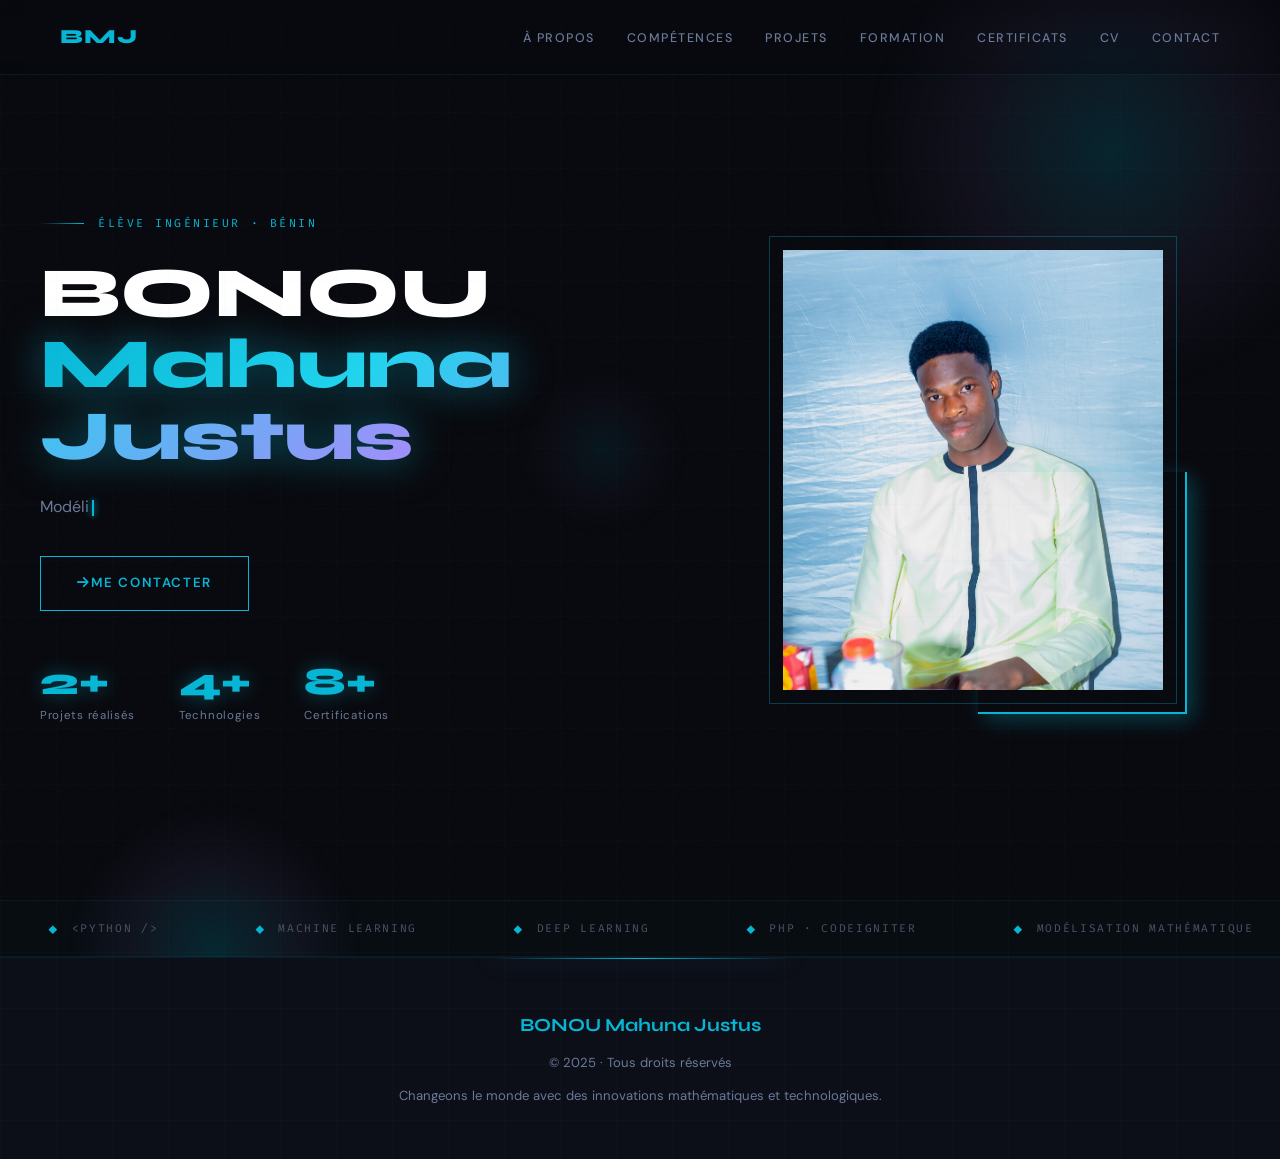
==== commit dbfdcb79: "Amélioration 7" ====
--- a/index.html
+++ b/index.html
@@ -8,7 +8,7 @@
 <link href="https://cdnjs.cloudflare.com/ajax/libs/font-awesome/6.4.0/css/all.min.css" rel="stylesheet"/>
 <link href="https://fonts.googleapis.com/css2?family=Inter:wght@300;400;500;600;700;800&family=Fira+Code:wght@300;400;500;600&display=swap" rel="stylesheet"/>
 
-<link href="css/style.css" rel="stylesheet"/></head>
+<link href="css/style.css?v=2" rel="stylesheet"/></head>
 <body>
 <div id="scroll-bar"></div>
 
@@ -113,6 +113,6 @@
 <img alt="" id="lb-img" src=""/>
 <p id="lb-caption"></p>
 </div>
-<script src="js/script.js"></script>
+<script src="js/script.js?v=2"></script>
 </body>
 </html>
--- a/css/style.css
+++ b/css/style.css
@@ -1,1383 +1,966 @@
-
-      /* ─── RESET & ROOT ─────────────────────────────── */
-      *,
-      *::before,
-      *::after {
-        margin: 0;
-        padding: 0;
-        box-sizing: border-box;
-      }
-      :root {
-        --navy: #09090b;
-        --navy2: #18181b;
-        --gold: #06b6d4;
-        --gold2: #22d3ee;
-        --cream: #f5f0e8;
-        --white: #ffffff;
-        --muted: #8a9bb0;
-        --border: rgba(6, 182, 212, 0.2);
-        --card-bg: rgba(255, 255, 255, 0.04);
-        --ff-head: "Inter", Georgia, serif;
-        --ff-body: "Inter", sans-serif;
-        --ff-mono: "Fira Code", monospace;
-        --transition: 0.35s cubic-bezier(0.4, 0, 0.2, 1);
-      }
-
-      html {
-        scroll-behavior: smooth;
-      }
-      body {
-        font-family: var(--ff-body);
-        background: var(--navy);
-        color: var(--cream);
-        overflow-x: hidden;
-        line-height: 1.7;
-      }
-
-      /* ─── SCROLLBAR ────────────────────────────────── */
-      ::-webkit-scrollbar {
-        width: 4px;
-      }
-      ::-webkit-scrollbar-track {
-        background: var(--navy);
-      }
-      ::-webkit-scrollbar-thumb {
-        background: var(--gold);
-        border-radius: 2px;
-      }
-
-      /* ─── PRO GRID OVERLAY ─────────────────────────── */
-      body::before {
-        content: "";
-        position: fixed;
-        inset: 0;
-        pointer-events: none;
-        z-index: 0;
-        background-image: 
-          linear-gradient(rgba(6, 182, 212, 0.03) 1px, transparent 1px),
-          linear-gradient(90deg, rgba(6, 182, 212, 0.03) 1px, transparent 1px);
-        background-size: 40px 40px;
-        opacity: 0.8;
-      }
-      body::after {
-        content: "";
-        position: fixed;
-        inset: 0;
-        pointer-events: none;
-        z-index: 0;
-        background: radial-gradient(circle at 50% 50%, rgba(9, 9, 11, 0) 0%, rgba(9, 9, 11, 1) 100%);
-      }
-
-      /* ─── NAVBAR ───────────────────────────────────── */
-      #navbar {
-        position: fixed;
-        top: 0;
-        left: 0;
-        width: 100%;
-        z-index: 900;
-        padding: 18px 0;
-        background: rgba(9, 9, 11, 0.6);
-        backdrop-filter: blur(20px);
-        -webkit-backdrop-filter: blur(20px);
-        border-bottom: 1px solid var(--border);
-        transition: padding var(--transition);
-      }
-      #navbar.scrolled {
-        padding: 12px 0;
-      }
-      .nav-inner {
-        max-width: 1200px;
-        margin: 0 auto;
-        display: flex;
-        align-items: center;
-        justify-content: space-between;
-        padding: 0 32px;
-      }
-      .brand {
-        font-family: var(--ff-head);
-        font-size: 1.3rem;
-        font-weight: 700;
-        color: var(--gold);
-        text-decoration: none;
-        letter-spacing: 0.02em;
-      }
-      .nav-links {
-        display: flex;
-        gap: 36px;
-        list-style: none;
-      }
-      .nav-links a {
-        font-size: 0.82rem;
-        font-weight: 500;
-        letter-spacing: 0.1em;
-        text-transform: uppercase;
-        color: var(--muted);
-        text-decoration: none;
-        transition: color var(--transition);
-        position: relative;
-      }
-      .nav-links a::after {
-        content: "";
-        position: absolute;
-        bottom: -4px;
-        left: 0;
-        width: 0;
-        height: 1px;
-        background: var(--gold);
-        transition: width var(--transition);
-      }
-      .nav-links a:hover {
-        color: var(--gold);
-      }
-      .nav-links a:hover::after {
-        width: 100%;
-      }
-      .hamburger {
-        display: none;
-        flex-direction: column;
-        gap: 5px;
-        cursor: pointer;
-        background: none;
-        border: none;
-      }
-      .hamburger span {
-        display: block;
-        width: 24px;
-        height: 1px;
-        background: var(--cream);
-        transition: var(--transition);
-      }
-
-      /* ─── HERO ─────────────────────────────────────── */
-      #hero {
-        min-height: 100vh;
-        display: flex;
-        align-items: center;
-        padding: 120px 32px 80px;
-        position: relative;
-        overflow: hidden;
-      }
-      .hero-grid {
-        max-width: 1200px;
-        margin: 0 auto;
-        width: 100%;
-        display: grid;
-        grid-template-columns: 1fr 1fr;
-        gap: 80px;
-        align-items: center;
-      }
-      .hero-eyebrow {
-        font-family: var(--ff-mono);
-        font-size: 0.75rem;
-        letter-spacing: 0.2em;
-        text-transform: uppercase;
-        color: var(--gold);
-        margin-bottom: 20px;
-        display: flex;
-        align-items: center;
-        gap: 12px;
-      }
-      .hero-eyebrow::before {
-        content: "";
-        flex: none;
-        width: 40px;
-        height: 1px;
-        background: var(--gold);
-      }
-      .hero-name {
-        font-family: var(--ff-head);
-        font-size: clamp(3rem, 5vw, 5rem);
-        font-weight: 700;
-        line-height: 1.05;
-        color: var(--white);
-        margin-bottom: 16px;
-      }
-      .hero-name em {
-        font-style: normal;
-        background: linear-gradient(90deg, #06b6d4, #22d3ee);
-        -webkit-background-clip: text;
-        -webkit-text-fill-color: transparent;
-        text-shadow: 0 0 24px rgba(6, 182, 212, 0.4);
-      }
-      .hero-title {
-        font-size: 1rem;
-        color: var(--muted);
-        margin-bottom: 32px;
-        max-width: 420px;
-      }
-      .hero-cta {
-        display: inline-flex;
-        align-items: center;
-        gap: 12px;
-        padding: 14px 32px;
-        border: 1px solid var(--gold);
-        background: transparent;
-        color: var(--gold);
-        font-family: var(--ff-body);
-        font-size: 0.85rem;
-        font-weight: 600;
-        letter-spacing: 0.1em;
-        text-transform: uppercase;
-        text-decoration: none;
-        cursor: pointer;
-        transition: var(--transition);
-        position: relative;
-        overflow: hidden;
-      }
-      .hero-cta::before {
-        content: "";
-        position: absolute;
-        inset: 0;
-        background: var(--gold);
-        transform: scaleX(0);
-        transform-origin: left;
-        transition: transform var(--transition);
-        z-index: -1;
-      }
-      .hero-cta:hover {
-        color: var(--navy);
-      }
-      .hero-cta:hover::before {
-        transform: scaleX(1);
-      }
-      .hero-photo-wrap {
-        position: relative;
-        display: flex;
-        justify-content: center;
-      }
-      .hero-photo-frame {
-        position: relative;
-        width: 360px;
-        height: 420px;
-      }
-      .hero-photo-frame::before {
-        content: "";
-        position: absolute;
-        inset: -12px;
-        border: 1px solid var(--gold);
-        opacity: 0.4;
-        pointer-events: none;
-      }
-      .hero-photo-frame::after {
-        content: "";
-        position: absolute;
-        bottom: -20px;
-        right: -20px;
-        width: 60%;
-        height: 60%;
-        border-bottom: 2px solid var(--gold);
-        border-right: 2px solid var(--gold);
-        pointer-events: none;
-      }
-      .hero-photo {
-        width: 100%;
-        height: 100%;
-        object-fit: cover;
-        filter: brightness(0.92) contrast(1.05);
-      }
-      .hero-stats {
-        display: flex;
-        gap: 40px;
-        margin-top: 40px;
-      }
-      .stat {
-        text-align: left;
-      }
-      .stat-num {
-        font-family: var(--ff-head);
-        font-size: 2.2rem;
-        font-weight: 700;
-        color: var(--gold);
-        line-height: 1;
-      }
-      .stat-label {
-        font-size: 0.75rem;
-        color: var(--muted);
-        letter-spacing: 0.05em;
-        margin-top: 4px;
-      }
-
-      /* ─── GOLD DIVIDER ─────────────────────────────── */
-      .section-divider {
-        max-width: 1200px;
-        margin: 0 auto;
-        height: 1px;
-        background: linear-gradient(
-          90deg,
-          transparent,
-          var(--gold),
-          transparent
-        );
-      }
-
-      /* ─── SECTION COMMONS ──────────────────────────── */
-      .section {
-        padding: 100px 32px;
-        max-width: 1200px;
-        margin: 0 auto;
-        position: relative;
-        z-index: 1;
-      }
-      .section-label {
-        font-family: var(--ff-mono);
-        font-size: 0.72rem;
-        letter-spacing: 0.2em;
-        text-transform: uppercase;
-        color: var(--gold);
-        margin-bottom: 12px;
-        display: flex;
-        align-items: center;
-        gap: 12px;
-      }
-      .section-label::before {
-        content: "";
-        width: 32px;
-        height: 1px;
-        background: var(--gold);
-      }
-      .section-heading {
-        font-family: var(--ff-head);
-        font-size: clamp(2rem, 3vw, 3rem);
-        font-weight: 700;
-        color: var(--white);
-        margin-bottom: 60px;
-        /* Animation simple au scroll */
-        opacity: 0;
-        transform: translateX(-20px);
-        transition: all 0.6s cubic-bezier(0.4, 0, 0.2, 1);
-      }
-      .section-heading.visible {
-        opacity: 1;
-        transform: translateX(0);
-      }
-
-      /* ─── ABOUT ─────────────────────────────────────── */
-      .about-grid {
-        display: grid;
-        grid-template-columns: 1.2fr 1fr;
-        gap: 80px;
-        align-items: start;
-      }
-      .about-text p {
-        color: rgba(245, 240, 232, 0.8);
-        margin-bottom: 20px;
-        font-size: 1rem;
-      }
-      .hobbies-grid {
-        display: grid;
-        grid-template-columns: 1fr 1fr;
-        gap: 16px;
-      }
-      .hobby-card {
-        background: var(--card-bg);
-        border: 1px solid var(--border);
-        padding: 24px 20px;
-        text-align: center;
-        transition: var(--transition);
-      }
-      .hobby-card:hover {
-        border-color: var(--gold);
-        background: rgba(6, 182, 212, 0.06);
-      }
-      .hobby-card i {
-        font-size: 1.8rem;
-        color: var(--gold);
-        margin-bottom: 10px;
-        display: block;
-      }
-      .hobby-card h5 {
-        font-size: 0.9rem;
-        font-weight: 600;
-        color: var(--white);
-        margin-bottom: 4px;
-      }
-      .hobby-card p {
-        font-size: 0.78rem;
-        color: var(--muted);
-        margin: 0;
-      }
-
-      /* ─── SKILLS ─────────────────────────────────────── */
-      .skills-bg {
-        background: var(--navy2);
-      }
-      .skills-wrap {
-        max-width: 1200px;
-        margin: 0 auto;
-        padding: 100px 32px;
-        position: relative;
-        z-index: 1;
-      }
-      .skills-grid {
-        display: grid;
-        grid-template-columns: 1fr 1fr;
-        gap: 60px;
-      }
-      .skill-item {
-        margin-bottom: 24px;
-      }
-      .skill-row {
-        display: flex;
-        justify-content: space-between;
-        margin-bottom: 8px;
-      }
-      .skill-name-txt {
-        font-size: 0.9rem;
-        font-weight: 500;
-        color: var(--cream);
-      }
-      .skill-pct {
-        font-family: var(--ff-mono);
-        font-size: 0.75rem;
-        color: var(--gold);
-      }
-      .bar-track {
-        height: 3px;
-        background: rgba(255, 255, 255, 0.08);
-      }
-      .bar-fill {
-        height: 100%;
-        background: linear-gradient(90deg, var(--gold), var(--gold2));
-        width: 0;
-        transition: width 1.4s cubic-bezier(0.4, 0, 0.2, 1);
-      }
-      .badge-list {
-        display: flex;
-        flex-wrap: wrap;
-        gap: 10px;
-        margin-top: 20px;
-      }
-      .badge {
-        padding: 6px 14px;
-        border: 1px solid var(--border);
-        font-size: 0.75rem;
-        font-weight: 500;
-        color: var(--gold);
-        letter-spacing: 0.06em;
-        transition: var(--transition);
-      }
-      .badge:hover {
-        background: rgba(6, 182, 212, 0.1);
-        border-color: var(--gold);
-      }
-      .tools-col {
-        margin-top: 32px;
-      }
-      .tools-col h5 {
-        font-size: 0.8rem;
-        letter-spacing: 0.12em;
-        text-transform: uppercase;
-        color: var(--muted);
-        margin-bottom: 16px;
-      }
-      .tool-item {
-        display: flex;
-        align-items: center;
-        gap: 10px;
-        font-size: 0.88rem;
-        color: var(--cream);
-        margin-bottom: 12px;
-      }
-      .tool-item i {
-        color: var(--gold);
-        font-size: 0.7rem;
-      }
-
-      /* ─── PROJECTS ─────────────────────────────────── */
-      .projects-grid {
-        display: grid;
-        grid-template-columns: repeat(3, 1fr);
-        gap: 24px;
-      }
-      .project-card {
-        background: var(--card-bg);
-        border: 1px solid var(--border);
-        padding: 36px 28px;
-        transition: var(--transition);
-        position: relative;
-        overflow: hidden;
-        backdrop-filter: blur(12px);
-        -webkit-backdrop-filter: blur(12px);
-      }
-      .project-card::before {
-        content: "";
-        position: absolute;
-        top: 0;
-        left: 0;
-        right: 0;
-        height: 2px;
-        background: linear-gradient(
-          90deg,
-          transparent,
-          var(--gold),
-          transparent
-        );
-        transform: scaleX(0);
-        transition: transform var(--transition);
-      }
-      .project-card:hover {
-        border-color: rgba(6, 182, 212, 0.5);
-        transform: translateY(-6px);
-        box-shadow: 0 10px 40px -10px rgba(6, 182, 212, 0.2);
-        background: rgba(255, 255, 255, 0.05);
-      }
-      .project-card:hover::before {
-        transform: scaleX(1);
-      }
-      .project-num {
-        font-family: var(--ff-mono);
-        font-size: 0.7rem;
-        color: var(--gold);
-        margin-bottom: 16px;
-      }
-      .project-card h4 {
-        font-family: var(--ff-head);
-        font-size: 1.4rem;
-        color: var(--white);
-        margin-bottom: 12px;
-      }
-      .project-card p {
-        font-size: 0.88rem;
-        color: var(--muted);
-        line-height: 1.7;
-      }
-      .project-tags {
-        display: flex;
-        flex-wrap: wrap;
-        gap: 8px;
-        margin-top: 20px;
-      }
-      .tag {
-        padding: 4px 10px;
-        background: rgba(6, 182, 212, 0.1);
-        font-size: 0.72rem;
-        color: var(--gold);
-        letter-spacing: 0.06em;
-      }
-      .github-btn {
-        display: inline-flex;
-        align-items: center;
-        gap: 10px;
-        margin-top: 48px;
-        padding: 12px 28px;
-        border: 1px solid rgba(255, 255, 255, 0.15);
-        color: var(--cream);
-        font-size: 0.82rem;
-        letter-spacing: 0.1em;
-        text-transform: uppercase;
-        text-decoration: none;
-        transition: var(--transition);
-      }
-      .github-btn:hover {
-        border-color: var(--gold);
-        color: var(--gold);
-      }
-
-      /* ─── EDUCATION ──────────────────────────────────── */
-      .edu-bg {
-        background: var(--navy2);
-      }
-      .edu-wrap {
-        max-width: 1200px;
-        margin: 0 auto;
-        padding: 100px 32px;
-        position: relative;
-        z-index: 1;
-      }
-      .edu-grid {
-        display: grid;
-        grid-template-columns: repeat(3, 1fr);
-        gap: 24px;
-      }
-      .edu-card {
-        background: var(--card-bg);
-        border: 1px solid var(--border);
-        padding: 36px 28px;
-        transition: var(--transition);
-        backdrop-filter: blur(12px);
-        -webkit-backdrop-filter: blur(12px);
-      }
-      .edu-card:hover {
-        border-color: var(--gold);
-        background: rgba(255, 255, 255, 0.05);
-        transform: translateY(-6px);
-      }
-      .edu-icon {
-        width: 44px;
-        height: 44px;
-        border: 1px solid var(--gold);
-        display: flex;
-        align-items: center;
-        justify-content: center;
-        margin-bottom: 20px;
-      }
-      .edu-icon i {
-        color: var(--gold);
-        font-size: 1rem;
-      }
-      .edu-card h5 {
-        font-family: var(--ff-head);
-        font-size: 1.2rem;
-        color: var(--white);
-        margin-bottom: 6px;
-      }
-      .edu-card .org {
-        font-size: 0.8rem;
-        color: var(--gold);
-        margin-bottom: 14px;
-      }
-      .edu-card p {
-        font-size: 0.85rem;
-        color: var(--muted);
-        line-height: 1.7;
-      }
-
-      /* ─── CERTIFICATES ──────────────────────────────── */
-      .certs-grid {
-        display: grid;
-        grid-template-columns: repeat(auto-fill, minmax(260px, 1fr));
-        gap: 24px;
-      }
-      .cert-card {
-        border: 1px solid var(--border);
-        overflow: hidden;
-        cursor: pointer;
-        transition: var(--transition);
-        position: relative;
-      }
-      .cert-card:hover {
-        border-color: var(--gold);
-        transform: translateY(-4px);
-      }
-      .cert-thumb {
-        width: 100%;
-        height: 180px;
-        object-fit: cover;
-        filter: brightness(0.85) grayscale(0.15);
-        transition:
-          filter var(--transition),
-          transform var(--transition);
-        display: block;
-      }
-      .cert-card:hover .cert-thumb {
-        filter: brightness(1) grayscale(0);
-        transform: scale(1.03);
-      }
-      .cert-overlay {
-        position: absolute;
-        inset: 0;
-        background: rgba(9, 9, 11, 0.7);
-        display: flex;
-        align-items: center;
-        justify-content: center;
-        opacity: 0;
-        transition: opacity var(--transition);
-      }
-      .cert-card:hover .cert-overlay {
-        opacity: 1;
-      }
-      .cert-overlay i {
-        font-size: 2rem;
-        color: var(--gold);
-      }
-      .cert-info {
-        padding: 18px 20px;
-        background: rgba(24, 24, 27, 0.95);
-      }
-      .cert-info h5 {
-        font-size: 0.9rem;
-        font-weight: 600;
-        color: var(--white);
-        margin-bottom: 4px;
-      }
-      .cert-info span {
-        font-size: 0.76rem;
-        color: var(--muted);
-      }
-      .cert-placeholder {
-        width: 100%;
-        height: 180px;
-        display: flex;
-        flex-direction: column;
-        align-items: center;
-        justify-content: center;
-        gap: 10px;
-        background: linear-gradient(
-          135deg,
-          rgba(6, 182, 212, 0.08),
-          rgba(9, 9, 11, 0.5)
-        );
-        border-bottom: 1px solid var(--border);
-      }
-      .cert-placeholder i {
-        font-size: 2.5rem;
-        color: rgba(6, 182, 212, 0.4);
-      }
-      .cert-placeholder span {
-        font-size: 0.75rem;
-        color: var(--muted);
-        letter-spacing: 0.05em;
-      }
-
-      /* ─── LIGHTBOX ────────────────────────────────────── */
-      #lightbox {
-        position: fixed;
-        inset: 0;
-        z-index: 2000;
-        background: rgba(0, 0, 0, 0.92);
-        backdrop-filter: blur(8px);
-        display: flex;
-        align-items: center;
-        justify-content: center;
-        opacity: 0;
-        pointer-events: none;
-        transition: opacity 0.3s;
-      }
-      #lightbox.open {
-        opacity: 1;
-        pointer-events: all;
-      }
-      #lightbox img {
-        max-width: 90vw;
-        max-height: 85vh;
-        object-fit: contain;
-        border: 1px solid var(--border);
-        box-shadow: 0 30px 80px rgba(0, 0, 0, 0.6);
-      }
-      #lb-close {
-        position: absolute;
-        top: 20px;
-        right: 20px;
-        background: none;
-        border: none;
-        color: var(--cream);
-        font-size: 1.5rem;
-        cursor: pointer;
-        width: 44px;
-        height: 44px;
-        border: 1px solid rgba(255, 255, 255, 0.2);
-        display: flex;
-        align-items: center;
-        justify-content: center;
-        transition: var(--transition);
-      }
-      #lb-close:hover {
-        border-color: var(--gold);
-        color: var(--gold);
-      }
-      #lb-caption {
-        position: absolute;
-        bottom: 30px;
-        left: 50%;
-        transform: translateX(-50%);
-        font-size: 0.8rem;
-        color: var(--muted);
-        letter-spacing: 0.08em;
-        text-align: center;
-      }
-
-      /* ─── CV SECTION ─────────────────────────────────── */
-      .cv-section {
-        background: linear-gradient(
-          135deg,
-          rgba(6, 182, 212, 0.06) 0%,
-          transparent 60%
-        );
-      }
-      .cv-inner {
-        display: grid;
-        grid-template-columns: 1fr 1fr;
-        gap: 80px;
-        align-items: center;
-      }
-      .cv-text h2 {
-        font-family: var(--ff-head);
-        font-size: clamp(2rem, 3vw, 3rem);
-        color: var(--white);
-        margin-bottom: 16px;
-      }
-      .cv-text p {
-        color: rgba(245, 240, 232, 0.7);
-        margin-bottom: 32px;
-        line-height: 1.8;
-      }
-      .cv-actions {
-        display: flex;
-        gap: 16px;
-        flex-wrap: wrap;
-      }
-      .btn-gold {
-        display: inline-flex;
-        align-items: center;
-        gap: 10px;
-        padding: 14px 32px;
-        background: var(--gold);
-        color: var(--navy);
-        font-size: 0.85rem;
-        font-weight: 700;
-        letter-spacing: 0.1em;
-        text-transform: uppercase;
-        text-decoration: none;
-        border: none;
-        cursor: pointer;
-        transition: var(--transition);
-      }
-      .btn-gold:hover {
-        background: var(--gold2);
-      }
-      .btn-outline-gold {
-        display: inline-flex;
-        align-items: center;
-        gap: 10px;
-        padding: 14px 32px;
-        background: transparent;
-        color: var(--gold);
-        border: 1px solid var(--gold);
-        font-size: 0.85rem;
-        font-weight: 600;
-        letter-spacing: 0.1em;
-        text-transform: uppercase;
-        text-decoration: none;
-        cursor: pointer;
-        transition: var(--transition);
-      }
-      .btn-outline-gold:hover {
-        background: rgba(6, 182, 212, 0.1);
-      }
-      .cv-preview-frame {
-        border: 1px solid var(--border);
-        overflow: hidden;
-        position: relative;
-        background: var(--card-bg);
-      }
-      .cv-preview-frame img {
-        width: 100%;
-        height: 400px;
-        object-fit: cover;
-        object-position: top;
-        display: block;
-        filter: brightness(0.9);
-      }
-      .cv-preview-placeholder {
-        width: 100%;
-        height: 400px;
-        display: flex;
-        flex-direction: column;
-        align-items: center;
-        justify-content: center;
-        gap: 16px;
-        background: linear-gradient(
-          135deg,
-          rgba(6, 182, 212, 0.05),
-          rgba(9, 9, 11, 0.8)
-        );
-      }
-      .cv-preview-placeholder i {
-        font-size: 4rem;
-        color: rgba(6, 182, 212, 0.3);
-      }
-      .cv-preview-placeholder p {
-        font-size: 0.85rem;
-        color: var(--muted);
-        text-align: center;
-        max-width: 220px;
-        line-height: 1.6;
-      }
-      .cv-badge {
-        position: absolute;
-        top: 16px;
-        right: 16px;
-        padding: 6px 14px;
-        background: var(--gold);
-        color: var(--navy);
-        font-size: 0.7rem;
-        font-weight: 700;
-        letter-spacing: 0.1em;
-        text-transform: uppercase;
-      }
-
-      /* ─── CONTACT ─────────────────────────────────────── */
-      .contact-grid {
-        display: grid;
-        grid-template-columns: 1fr 1fr;
-        gap: 80px;
-      }
-      .contact-item {
-        display: flex;
-        align-items: center;
-        gap: 20px;
-        margin-bottom: 32px;
-      }
-      .contact-icon-box {
-        width: 48px;
-        height: 48px;
-        border: 1px solid var(--border);
-        display: flex;
-        align-items: center;
-        justify-content: center;
-        flex-shrink: 0;
-        transition: var(--transition);
-      }
-      .contact-item:hover .contact-icon-box {
-        border-color: var(--gold);
-      }
-      .contact-icon-box i {
-        color: var(--gold);
-        font-size: 1rem;
-      }
-      .contact-item h5 {
-        font-size: 0.75rem;
-        text-transform: uppercase;
-        letter-spacing: 0.1em;
-        color: var(--muted);
-        margin-bottom: 4px;
-      }
-      .contact-item a,
-      .contact-item p {
-        color: var(--cream);
-        text-decoration: none;
-        font-size: 0.95rem;
-      }
-      .contact-item a:hover {
-        color: var(--gold);
-      }
-      .availability-box {
-        background: var(--card-bg);
-        border: 1px solid var(--border);
-        padding: 32px;
-      }
-      .availability-box .dot {
-        width: 8px;
-        height: 8px;
-        background: #4caf50;
-        border-radius: 50%;
-        display: inline-block;
-        margin-right: 8px;
-        animation: pulse 2s infinite;
-      }
-      @keyframes pulse {
-        0%,
-        100% {
-          opacity: 1;
-        }
-        50% {
-          opacity: 0.4;
-        }
-      }
-      .avail-title {
-        font-size: 0.85rem;
-        font-weight: 600;
-        color: var(--white);
-        margin-bottom: 16px;
-      }
-      .avail-text {
-        font-size: 0.85rem;
-        color: var(--muted);
-        line-height: 1.8;
-        margin-bottom: 24px;
-      }
-      .socials {
-        display: flex;
-        gap: 12px;
-        flex-wrap: wrap;
-      }
-      .social-btn {
-        width: 44px;
-        height: 44px;
-        border: 1px solid var(--border);
-        display: flex;
-        align-items: center;
-        justify-content: center;
-        color: var(--muted);
-        text-decoration: none;
-        transition: var(--transition);
-        font-size: 0.9rem;
-      }
-      .social-btn:hover {
-        border-color: var(--gold);
-        color: var(--gold);
-      }
-
-      /* ─── FOOTER ──────────────────────────────────────── */
-      footer {
-        background: var(--navy2);
-        border-top: 1px solid var(--border);
-        text-align: center;
-        padding: 40px 32px;
-      }
-      footer p {
-        font-size: 0.82rem;
-        color: var(--muted);
-        line-height: 1.8;
-      }
-      footer .brand-foot {
-        font-family: var(--ff-head);
-        font-size: 1.1rem;
-        color: var(--gold);
-        margin-bottom: 8px;
-      }
-
-      /* ─── MOBILE ──────────────────────────────────────── */
-      @media (max-width: 900px) {
-        .hero-grid {
-          grid-template-columns: 1fr;
-          gap: 48px;
-        }
-        .hero-photo-wrap {
-          order: -1;
-        }
-        .hero-photo-frame {
-          width: 280px;
-          height: 340px;
-        }
-        .about-grid,
-        .skills-grid,
-        .contact-grid,
-        .cv-inner {
-          grid-template-columns: 1fr;
-          gap: 48px;
-        }
-        .projects-grid,
-        .edu-grid {
-          grid-template-columns: 1fr 1fr;
-        }
-        .nav-links {
-          display: none;
-          flex-direction: column;
-          position: absolute;
-          top: 100%;
-          left: 0;
-          right: 0;
-          background: rgba(9, 9, 11, 0.98);
-          padding: 24px 32px;
-          border-top: 1px solid var(--border);
-          gap: 20px;
-        }
-        .nav-links.open {
-          display: flex;
-        }
-        .hamburger {
-          display: flex;
-        }
-      }
-      @media (max-width: 600px) {
-        .projects-grid,
-        .edu-grid,
-        .hobbies-grid {
-          grid-template-columns: 1fr;
-        }
-        .hero-stats {
-          gap: 16px;
-          flex-wrap: wrap;
-        }
-        .section,
-        .skills-wrap,
-        .edu-wrap {
-          padding: 60px 16px;
-        }
-        .hero-title {
-          word-wrap: break-word;
-          font-size: 0.9rem;
-        }
-        .hero-photo-frame::before {
-          inset: -8px;
-        }
-        .hero-photo-frame::after {
-          bottom: -12px;
-          right: -12px;
-        }
-        .tag {
-          word-break: break-word;
-        }
-        .project-card {
-          padding: 24px 16px;
-        }
-        .edu-card h5 {
-          font-size: 1.05rem;
-        }
-        .edu-icon {
-          margin-bottom: 12px;
-        }
-        .cv-actions {
-          flex-direction: column;
-          align-items: stretch;
-        }
-        .cv-actions .btn-gold,
-        .cv-actions .btn-outline-gold {
-          width: 100%;
-          justify-content: center;
-        }
-        .cv-preview-frame img,
-        .cv-preview-placeholder {
-          height: 250px;
-        }
-        .social-btn {
-          width: 48px;
-          height: 48px;
-          font-size: 1.2rem;
-        }
-      }
-
-      /* ─── FADE IN ANIMATION ────────────────────────── */
-      .fade-up {
-        opacity: 0;
-        transform: translateY(28px);
-        transition:
-          opacity 0.7s ease,
-          transform 0.7s ease;
-      }
-      .fade-up.visible {
-        opacity: 1;
-        transform: none;
-      }
-
-      /* ─── SCROLL PROGRESS BAR ───────────────────────── */
-      #scroll-bar {
-        position: fixed;
-        top: 0;
-        left: 0;
-        height: 2px;
-        width: 0%;
-        background: linear-gradient(90deg, var(--gold), var(--gold2));
-        z-index: 9999;
-        transition: width 0.08s linear;
-        box-shadow: 0 0 8px var(--gold);
-      }
-
-      /* ─── FLOATING ORBS (hero bg) ───────────────────── */
-      .orb {
-        position: absolute;
-        border-radius: 50%;
-        pointer-events: none;
-        background: radial-gradient(
-          circle,
-          rgba(6, 182, 212, 0.18) 0%,
-          transparent 70%
-        );
-        animation: drift linear infinite;
-      }
-      @keyframes drift {
-        0% {
-          transform: translateY(0) translateX(0) scale(1);
-        }
-        33% {
-          transform: translateY(-40px) translateX(20px) scale(1.05);
-        }
-        66% {
-          transform: translateY(20px) translateX(-30px) scale(0.97);
-        }
-        100% {
-          transform: translateY(0) translateX(0) scale(1);
-        }
-      }
-
-      /* ─── STAGGERED CHILDREN ────────────────────────── */
-      .stagger-child {
-        opacity: 0;
-        transform: translateY(32px);
-        transition:
-          opacity 0.6s ease,
-          transform 0.6s ease;
-      }
-      .stagger-child.in {
-        opacity: 1;
-        transform: none;
-      }
-
-      /* ─── ACTIVE NAV LINK ────────────────────────────── */
-      .nav-links a.active {
-        color: var(--gold) !important;
-      }
-      .nav-links a.active::after {
-        width: 100%;
-      }
-
-      /* ─── MAGNETIC BUTTON ────────────────────────────── */
-      .magnetic {
-        display: inline-block;
-      }
-
-      /* ─── TYPING CURSOR ──────────────────────────────── */
-      #typed-cursor {
-        display: inline-block;
-        width: 2px;
-        height: 1em;
-        background: var(--gold);
-        margin-left: 3px;
-        vertical-align: middle;
-        animation: blink 0.7s steps(1) infinite;
-      }
-      @keyframes blink {
-        0%,
-        100% {
-          opacity: 1;
-        }
-        50% {
-          opacity: 0;
-        }
-      }
-
-      /* ─── SECTION SLIDE-IN (left/right) ─────────────── */
-      .slide-left {
-        opacity: 0;
-        transform: translateX(-50px);
-        transition:
-          opacity 0.8s ease,
-          transform 0.8s ease;
-      }
-      .slide-right {
-        opacity: 0;
-        transform: translateX(50px);
-        transition:
-          opacity 0.8s ease,
-          transform 0.8s ease;
-      }
-      .slide-left.in,
-      .slide-right.in {
-        opacity: 1;
-        transform: none;
-      }
-
-      /* ─── GLOW LINE on section-divider on scroll ─────── */
-      .section-divider {
-        transition: opacity 0.5s;
-      }
-      .section-divider.glow {
-        animation: divGlow 1.2s ease forwards;
-      }
-      @keyframes divGlow {
-        0% {
-          opacity: 0.2;
-          box-shadow: none;
-        }
-        50% {
-          opacity: 1;
-          box-shadow: 0 0 16px rgba(6, 182, 212, 0.6);
-        }
-        100% {
-          opacity: 0.6;
-          box-shadow: none;
-        }
-      }
-
-      /* ─── PARALLAX HERO PHOTO ────────────────────────── */
-      .hero-photo-frame {
-        will-change: transform;
-      }
-    
-
-/* ─── NOUVEAUX EFFETS (PREMIUM) ────────────────── */
-
-/* Page Transition */
+/* ═══════════════════════════════════════════════════════════════
+   BONOU Mahuna Justus — Portfolio CSS
+   Version PRO · Animations bidirectionnelles · 2025
+   ═══════════════════════════════════════════════════════════════ */
+
+@import url('https://fonts.googleapis.com/css2?family=Syne:wght@400;500;600;700;800&family=DM+Sans:ital,opsz,wght@0,9..40,300;0,9..40,400;0,9..40,500;0,9..40,600;1,9..40,300&family=Fira+Code:wght@300;400;500;600&display=swap');
+
+/* ─── RESET & ROOT ──────────────────────────────────────── */
+*, *::before, *::after { margin: 0; padding: 0; box-sizing: border-box; }
+
+:root {
+  --navy:      #07080d;
+  --navy2:     #0d0f18;
+  --navy3:     #111420;
+  --gold:      #06b6d4;
+  --gold2:     #22d3ee;
+  --gold3:     #67e8f9;
+  --accent:    #a78bfa;
+  --cream:     #e8ecf5;
+  --white:     #ffffff;
+  --muted:     #6b7a99;
+  --muted2:    #4a5568;
+  --border:    rgba(6, 182, 212, 0.18);
+  --border2:   rgba(6, 182, 212, 0.08);
+  --card-bg:   rgba(255,255,255,0.03);
+  --card-bg2:  rgba(6,182,212,0.04);
+  --ff-head:   'Syne', 'Inter', Georgia, serif;
+  --ff-body:   'DM Sans', 'Inter', sans-serif;
+  --ff-mono:   'Fira Code', monospace;
+  --ease-out:  cubic-bezier(0.16, 1, 0.3, 1);
+  --ease-in:   cubic-bezier(0.7, 0, 0.84, 0);
+  --ease:      cubic-bezier(0.4, 0, 0.2, 1);
+  --transition: 0.4s var(--ease);
+  --shadow-glow: 0 0 40px -8px rgba(6,182,212,0.35);
+  --shadow-card: 0 24px 64px -16px rgba(0,0,0,0.5);
+}
+
+html { scroll-behavior: smooth; }
 body {
-  animation: pageEnter 0.6s cubic-bezier(0.4, 0, 0.2, 1) forwards;
-}
-@keyframes pageEnter {
-  0% { opacity: 0; transform: translateY(20px); }
-  100% { opacity: 1; transform: translateY(0); }
-}
-body.page-leave {
-  animation: pageLeave 0.5s cubic-bezier(0.4, 0, 0.2, 1) forwards;
-}
-@keyframes pageLeave {
-  0% { opacity: 1; transform: scale(1); }
-  100% { opacity: 0; transform: scale(0.98); }
-}
-
-/* Hover glow effects */
-.project-card:hover, .edu-card:hover, .hobby-card:hover {
-  box-shadow: 0 10px 40px -10px rgba(6, 182, 212, 0.3);
-  transform: translateY(-8px) scale(1.02);
-  border-color: var(--gold);
-}
-
-.btn-gold, .btn-outline-gold {
-  position: relative;
-  overflow: hidden;
-  z-index: 1;
-}
-.btn-gold::after, .btn-outline-gold::after {
-  content: '';
-  position: absolute;
-  top: 0;
-  left: -100%;
-  width: 100%;
-  height: 100%;
-  background: linear-gradient(90deg, transparent, rgba(255,255,255,0.2), transparent);
-  transition: all 0.6s;
-  z-index: -1;
-}
-.btn-gold:hover::after, .btn-outline-gold:hover::after {
-  left: 100%;
-}
-
-.nav-links a {
-  text-shadow: none;
-  transition: all 0.3s ease;
-}
-.nav-links a:hover, .nav-links a.active {
-  color: var(--gold) !important;
-  text-shadow: 0 0 8px rgba(6, 182, 212, 0.6);
-}
-
-.global-orbs {
+  font-family: var(--ff-body);
+  background: var(--navy);
+  color: var(--cream);
+  overflow-x: hidden;
+  line-height: 1.7;
+  animation: pageEnter 0.7s var(--ease-out) both;
+}
+
+/* ─── BACKGROUND LAYERS ─────────────────────────────────── */
+/* Layer 1 — grain texture */
+body::before {
+  content: '';
   position: fixed;
   inset: 0;
   pointer-events: none;
   z-index: 0;
+  background-image: url("data:image/svg+xml,%3Csvg viewBox='0 0 256 256' xmlns='http://www.w3.org/2000/svg'%3E%3Cfilter id='noise'%3E%3CfeTurbulence type='fractalNoise' baseFrequency='0.9' numOctaves='4' stitchTiles='stitch'/%3E%3C/filter%3E%3Crect width='100%25' height='100%25' filter='url(%23noise)' opacity='0.04'/%3E%3C/svg%3E");
+  background-size: 200px 200px;
+  opacity: 0.6;
+  mix-blend-mode: overlay;
+}
+/* Layer 2 — subtle grid */
+body::after {
+  content: '';
+  position: fixed;
+  inset: 0;
+  pointer-events: none;
+  z-index: 0;
+  background-image:
+    linear-gradient(rgba(6,182,212,0.025) 1px, transparent 1px),
+    linear-gradient(90deg, rgba(6,182,212,0.025) 1px, transparent 1px);
+  background-size: 56px 56px;
+}
+
+/* ─── SCROLLBAR ─────────────────────────────────────────── */
+::-webkit-scrollbar { width: 3px; }
+::-webkit-scrollbar-track { background: var(--navy); }
+::-webkit-scrollbar-thumb { background: var(--gold); border-radius: 2px; }
+
+/* ─── SCROLL PROGRESS BAR ───────────────────────────────── */
+#scroll-bar {
+  position: fixed;
+  top: 0; left: 0;
+  height: 2px;
+  width: 0%;
+  background: linear-gradient(90deg, var(--gold), var(--gold2), var(--accent));
+  z-index: 9999;
+  transition: width 0.1s linear;
+  box-shadow: 0 0 12px var(--gold), 0 0 4px var(--gold2);
+}
+
+/* ─── NAVBAR ─────────────────────────────────────────────── */
+#navbar {
+  position: fixed;
+  top: 0; left: 0;
+  width: 100%;
+  z-index: 900;
+  padding: 20px 0;
+  background: rgba(7,8,13,0.5);
+  backdrop-filter: blur(24px) saturate(180%);
+  -webkit-backdrop-filter: blur(24px) saturate(180%);
+  border-bottom: 1px solid rgba(6,182,212,0.1);
+  transition: padding var(--transition), background var(--transition);
+}
+#navbar.scrolled {
+  padding: 13px 0;
+  background: rgba(7,8,13,0.85);
+  border-bottom-color: var(--border);
+}
+.nav-inner {
+  max-width: 1240px;
+  margin: 0 auto;
+  display: flex;
+  align-items: center;
+  justify-content: space-between;
+  padding: 0 40px;
+}
+.brand {
+  font-family: var(--ff-head);
+  font-size: 1.25rem;
+  font-weight: 800;
+  color: var(--gold);
+  text-decoration: none;
+  letter-spacing: 0.04em;
+  position: relative;
+}
+.brand::after {
+  content: '';
+  position: absolute;
+  bottom: -3px; left: 0;
+  width: 100%; height: 1px;
+  background: var(--gold);
+  transform: scaleX(0);
+  transform-origin: left;
+  transition: transform 0.4s var(--ease-out);
+}
+.brand:hover::after { transform: scaleX(1); }
+.nav-links { display: flex; gap: 32px; list-style: none; }
+.nav-links a {
+  font-size: 0.78rem;
+  font-weight: 500;
+  letter-spacing: 0.12em;
+  text-transform: uppercase;
+  color: var(--muted);
+  text-decoration: none;
+  transition: color var(--transition);
+  position: relative;
+  padding-bottom: 2px;
+}
+.nav-links a::after {
+  content: '';
+  position: absolute;
+  bottom: -3px; left: 0;
+  width: 0; height: 1px;
+  background: var(--gold);
+  transition: width 0.35s var(--ease-out);
+  box-shadow: 0 0 6px var(--gold);
+}
+.nav-links a:hover { color: var(--gold); text-shadow: 0 0 10px rgba(6,182,212,0.5); }
+.nav-links a:hover::after,
+.nav-links a.active::after { width: 100%; }
+.nav-links a.active { color: var(--gold) !important; }
+.hamburger { display: none; flex-direction: column; gap: 5px; cursor: pointer; background: none; border: none; }
+.hamburger span { display: block; width: 24px; height: 1.5px; background: var(--cream); transition: var(--transition); }
+
+/* ─── HERO ─────────────────────────────────────────────── */
+#hero {
+  min-height: 100vh;
+  display: flex;
+  align-items: center;
+  padding: 120px 40px 80px;
+  position: relative;
   overflow: hidden;
 }
-
-/* ─── CUSTOM CURSOR ──────────────────────────────── */
-body {
-  cursor: none; /* Hide default cursor */
-}
-
-a, button, input, textarea, .magnetic {
-  cursor: none; /* Hide default cursor on interactive elements too */
-}
-
-#custom-cursor {
-  position: fixed;
-  top: -16px;
-  left: -16px;
-  width: 32px;
-  height: 32px;
-  border: 1px solid rgba(6, 182, 212, 0.5);
+.hero-grid {
+  max-width: 1240px;
+  margin: 0 auto;
+  width: 100%;
+  display: grid;
+  grid-template-columns: 1.1fr 1fr;
+  gap: 80px;
+  align-items: center;
+}
+.hero-eyebrow {
+  font-family: var(--ff-mono);
+  font-size: 0.72rem;
+  letter-spacing: 0.22em;
+  text-transform: uppercase;
+  color: var(--gold);
+  margin-bottom: 24px;
+  display: flex;
+  align-items: center;
+  gap: 14px;
+  opacity: 0;
+  animation: fadeSlideUp 0.8s 0.2s var(--ease-out) forwards;
+}
+.hero-eyebrow::before {
+  content: '';
+  flex: none;
+  width: 44px; height: 1px;
+  background: linear-gradient(90deg, transparent, var(--gold));
+}
+.hero-name {
+  font-family: var(--ff-head);
+  font-size: clamp(3.2rem, 5.5vw, 5.5rem);
+  font-weight: 800;
+  line-height: 1.02;
+  color: var(--white);
+  margin-bottom: 20px;
+  opacity: 0;
+  animation: fadeSlideUp 0.9s 0.35s var(--ease-out) forwards;
+}
+.hero-name em {
+  font-style: normal;
+  background: linear-gradient(135deg, #06b6d4 0%, #22d3ee 40%, #a78bfa 100%);
+  -webkit-background-clip: text;
+  -webkit-text-fill-color: transparent;
+  background-clip: text;
+  filter: drop-shadow(0 0 20px rgba(6,182,212,0.5));
+}
+.hero-title {
+  font-size: 1rem;
+  color: var(--muted);
+  margin-bottom: 36px;
+  max-width: 440px;
+  min-height: 1.7em;
+  opacity: 0;
+  animation: fadeSlideUp 0.9s 0.5s var(--ease-out) forwards;
+}
+.hero-cta {
+  display: inline-flex;
+  align-items: center;
+  gap: 14px;
+  padding: 15px 36px;
+  border: 1px solid var(--gold);
+  background: transparent;
+  color: var(--gold);
+  font-family: var(--ff-body);
+  font-size: 0.83rem;
+  font-weight: 600;
+  letter-spacing: 0.12em;
+  text-transform: uppercase;
+  text-decoration: none;
+  cursor: pointer;
+  transition: var(--transition);
+  position: relative;
+  overflow: hidden;
+  opacity: 0;
+  animation: fadeSlideUp 0.9s 0.65s var(--ease-out) forwards;
+}
+.hero-cta::before {
+  content: '';
+  position: absolute;
+  inset: 0;
+  background: linear-gradient(135deg, var(--gold), var(--gold2));
+  transform: scaleX(0);
+  transform-origin: left;
+  transition: transform 0.4s var(--ease-out);
+  z-index: -1;
+}
+.hero-cta:hover { color: var(--navy); box-shadow: var(--shadow-glow); }
+.hero-cta:hover::before { transform: scaleX(1); }
+.hero-photo-wrap { position: relative; display: flex; justify-content: center; }
+.hero-photo-frame {
+  position: relative;
+  width: 380px;
+  height: 440px;
+  will-change: transform;
+}
+.hero-photo-frame::before {
+  content: '';
+  position: absolute;
+  inset: -14px;
+  border: 1px solid rgba(6,182,212,0.3);
+  pointer-events: none;
+  animation: framePulse 4s ease-in-out infinite;
+}
+.hero-photo-frame::after {
+  content: '';
+  position: absolute;
+  bottom: -24px; right: -24px;
+  width: 55%; height: 55%;
+  border-bottom: 2px solid var(--gold);
+  border-right: 2px solid var(--gold);
+  pointer-events: none;
+  box-shadow: 6px 6px 20px rgba(6,182,212,0.3);
+}
+@keyframes framePulse {
+  0%,100% { opacity: 0.4; border-color: rgba(6,182,212,0.3); }
+  50% { opacity: 0.8; border-color: rgba(6,182,212,0.6); box-shadow: 0 0 20px rgba(6,182,212,0.15); }
+}
+.hero-photo {
+  width: 100%; height: 100%;
+  object-fit: cover;
+  filter: brightness(0.92) contrast(1.06) saturate(1.1);
+}
+.hero-stats {
+  display: flex;
+  gap: 44px;
+  margin-top: 44px;
+  opacity: 0;
+  animation: fadeSlideUp 0.9s 0.8s var(--ease-out) forwards;
+}
+.stat { text-align: left; }
+.stat-num {
+  font-family: var(--ff-head);
+  font-size: 2.4rem;
+  font-weight: 800;
+  color: var(--gold);
+  line-height: 1;
+  text-shadow: 0 0 20px rgba(6,182,212,0.4);
+}
+.stat-label { font-size: 0.72rem; color: var(--muted); letter-spacing: 0.06em; margin-top: 5px; }
+
+/* ─── SECTION COMMONS ───────────────────────────────────── */
+.section {
+  padding: 110px 40px;
+  max-width: 1240px;
+  margin: 0 auto;
+  position: relative;
+  z-index: 1;
+}
+.section-label {
+  font-family: var(--ff-mono);
+  font-size: 0.7rem;
+  letter-spacing: 0.24em;
+  text-transform: uppercase;
+  color: var(--gold);
+  margin-bottom: 14px;
+  display: flex;
+  align-items: center;
+  gap: 14px;
+  opacity: 0;
+  transform: translateX(-20px);
+  transition: opacity 0.6s var(--ease-out), transform 0.6s var(--ease-out);
+}
+.section-label.visible { opacity: 1; transform: translateX(0); }
+.section-label::before {
+  content: '';
+  width: 36px; height: 1px;
+  background: linear-gradient(90deg, transparent, var(--gold));
+  flex: none;
+}
+.section-heading {
+  font-family: var(--ff-head);
+  font-size: clamp(2.2rem, 3.2vw, 3.4rem);
+  font-weight: 800;
+  color: var(--white);
+  margin-bottom: 64px;
+  opacity: 0;
+  transform: translateX(-30px);
+  transition: opacity 0.8s 0.1s var(--ease-out), transform 0.8s 0.1s var(--ease-out);
+  position: relative;
+}
+.section-heading.visible { opacity: 1; transform: translateX(0); }
+.section-heading .heading-bg-num {
+  position: absolute;
+  right: 0; top: -20px;
+  font-size: 9rem;
+  font-weight: 800;
+  color: rgba(6,182,212,0.04);
+  pointer-events: none;
+  line-height: 1;
+  font-family: var(--ff-head);
+  user-select: none;
+}
+
+/* ─── SECTION DIVIDER ────────────────────────────────────── */
+.section-divider {
+  max-width: 1240px;
+  margin: 0 auto;
+  height: 1px;
+  background: linear-gradient(90deg, transparent 0%, var(--gold) 40%, var(--accent) 60%, transparent 100%);
+  transition: opacity 0.5s;
+}
+.section-divider.glow {
+  animation: divGlow 1.4s var(--ease-out) forwards;
+}
+@keyframes divGlow {
+  0% { opacity: 0.15; box-shadow: none; }
+  40% { opacity: 1; box-shadow: 0 0 24px rgba(6,182,212,0.7); }
+  100% { opacity: 0.5; box-shadow: none; }
+}
+
+/* ─── MARQUEE TICKER ─────────────────────────────────────── */
+.marquee-strip {
+  overflow: hidden;
+  border-top: 1px solid var(--border2);
+  border-bottom: 1px solid var(--border2);
+  padding: 14px 0;
+  background: rgba(6,182,212,0.02);
+  position: relative;
+  z-index: 1;
+}
+.marquee-inner {
+  display: flex;
+  gap: 0;
+  animation: marqueeScroll 28s linear infinite;
+  white-space: nowrap;
+  width: max-content;
+}
+.marquee-strip:hover .marquee-inner { animation-play-state: paused; }
+.marquee-item {
+  font-family: var(--ff-mono);
+  font-size: 0.7rem;
+  letter-spacing: 0.15em;
+  text-transform: uppercase;
+  color: var(--muted2);
+  padding: 0 48px;
+  display: flex;
+  align-items: center;
+  gap: 12px;
+}
+.marquee-item .dot-sep { color: var(--gold); font-size: 1rem; }
+@keyframes marqueeScroll {
+  from { transform: translateX(0); }
+  to   { transform: translateX(-50%); }
+}
+
+/* ─── ABOUT ──────────────────────────────────────────────── */
+.about-grid {
+  display: grid;
+  grid-template-columns: 1.3fr 1fr;
+  gap: 90px;
+  align-items: start;
+}
+.about-text p {
+  color: rgba(232,236,245,0.75);
+  margin-bottom: 22px;
+  font-size: 1.01rem;
+  line-height: 1.8;
+}
+.hobbies-grid { display: grid; grid-template-columns: 1fr 1fr; gap: 16px; }
+.hobby-card {
+  background: var(--card-bg);
+  border: 1px solid var(--border2);
+  padding: 28px 22px;
+  text-align: center;
+  transition: var(--transition);
+  position: relative;
+  overflow: hidden;
+}
+.hobby-card::before {
+  content: '';
+  position: absolute;
+  inset: 0;
+  background: linear-gradient(135deg, rgba(6,182,212,0.06), transparent);
+  opacity: 0;
+  transition: opacity var(--transition);
+}
+.hobby-card:hover { border-color: var(--gold); transform: translateY(-6px) scale(1.02); box-shadow: var(--shadow-glow); }
+.hobby-card:hover::before { opacity: 1; }
+.hobby-card i { font-size: 1.9rem; color: var(--gold); margin-bottom: 12px; display: block; }
+.hobby-card h5 { font-size: 0.9rem; font-weight: 600; font-family: var(--ff-head); color: var(--white); margin-bottom: 5px; }
+.hobby-card p { font-size: 0.76rem; color: var(--muted); margin: 0; }
+
+/* ─── SKILLS ─────────────────────────────────────────────── */
+.skills-bg { background: var(--navy2); }
+.skills-wrap {
+  max-width: 1240px;
+  margin: 0 auto;
+  padding: 110px 40px;
+  position: relative;
+  z-index: 1;
+}
+.skills-grid { display: grid; grid-template-columns: 1fr 1fr; gap: 70px; }
+.skill-item { margin-bottom: 26px; }
+.skill-row { display: flex; justify-content: space-between; margin-bottom: 9px; }
+.skill-name-txt { font-size: 0.9rem; font-weight: 500; color: var(--cream); }
+.skill-pct { font-family: var(--ff-mono); font-size: 0.73rem; color: var(--gold); }
+.bar-track { height: 3px; background: rgba(255,255,255,0.07); position: relative; overflow: visible; }
+.bar-fill {
+  height: 100%;
+  background: linear-gradient(90deg, var(--gold), var(--gold2), var(--accent));
+  width: 0;
+  transition: width 1.6s var(--ease-out);
+  position: relative;
+}
+.bar-fill::after {
+  content: '';
+  position: absolute;
+  right: -1px; top: -3px;
+  width: 9px; height: 9px;
+  background: var(--gold2);
+  border-radius: 50%;
+  box-shadow: 0 0 10px var(--gold), 0 0 4px var(--gold2);
+  opacity: 0;
+  transition: opacity 0.3s 1.4s;
+}
+/* Show the glow dot once bar is animated */
+.skill-item:has(.bar-fill[style*="width"]) .bar-fill::after { opacity: 1; }
+.badge-list { display: flex; flex-wrap: wrap; gap: 10px; margin-top: 22px; }
+.badge {
+  padding: 6px 14px;
+  border: 1px solid var(--border);
+  font-size: 0.73rem;
+  font-weight: 500;
+  color: var(--gold);
+  letter-spacing: 0.07em;
+  transition: var(--transition);
+  cursor: default;
+}
+.badge:hover { background: rgba(6,182,212,0.12); border-color: var(--gold); transform: translateY(-2px); box-shadow: 0 4px 16px rgba(6,182,212,0.2); }
+.tools-col { margin-top: 34px; }
+.tools-col h5 { font-size: 0.76rem; letter-spacing: 0.14em; text-transform: uppercase; color: var(--muted); margin-bottom: 18px; }
+.tool-item { display: flex; align-items: center; gap: 12px; font-size: 0.88rem; color: var(--cream); margin-bottom: 13px; transition: var(--transition); }
+.tool-item:hover { color: var(--gold); transform: translateX(4px); }
+.tool-item i { color: var(--gold); font-size: 0.55rem; }
+
+/* ─── PROJECTS ───────────────────────────────────────────── */
+.projects-grid { display: grid; grid-template-columns: repeat(3, 1fr); gap: 24px; }
+.project-card {
+  background: var(--card-bg);
+  border: 1px solid var(--border2);
+  padding: 40px 30px;
+  transition: var(--transition);
+  position: relative;
+  overflow: hidden;
+  backdrop-filter: blur(12px);
+  -webkit-backdrop-filter: blur(12px);
+}
+.project-card::before {
+  content: '';
+  position: absolute;
+  top: 0; left: 0; right: 0;
+  height: 2px;
+  background: linear-gradient(90deg, transparent, var(--gold), var(--accent), transparent);
+  transform: scaleX(0);
+  transition: transform 0.5s var(--ease-out);
+}
+.project-card::after {
+  content: '';
+  position: absolute;
+  inset: 0;
+  background: radial-gradient(circle at 50% 0%, rgba(6,182,212,0.07), transparent 70%);
+  opacity: 0;
+  transition: opacity var(--transition);
+}
+.project-card:hover { border-color: rgba(6,182,212,0.4); transform: translateY(-10px); box-shadow: var(--shadow-card), 0 0 40px -8px rgba(6,182,212,0.25); }
+.project-card:hover::before { transform: scaleX(1); }
+.project-card:hover::after { opacity: 1; }
+.project-num { font-family: var(--ff-mono); font-size: 0.68rem; color: var(--gold); margin-bottom: 18px; letter-spacing: 0.1em; }
+.project-card h4 { font-family: var(--ff-head); font-size: 1.45rem; font-weight: 700; color: var(--white); margin-bottom: 14px; }
+.project-card p { font-size: 0.87rem; color: var(--muted); line-height: 1.75; }
+.project-tags { display: flex; flex-wrap: wrap; gap: 8px; margin-top: 22px; }
+.tag { padding: 4px 11px; background: rgba(6,182,212,0.08); border: 1px solid var(--border2); font-size: 0.7rem; color: var(--gold2); letter-spacing: 0.07em; transition: var(--transition); }
+.tag:hover { background: rgba(6,182,212,0.15); border-color: var(--gold); }
+.github-btn {
+  display: inline-flex;
+  align-items: center;
+  gap: 11px;
+  margin-top: 50px;
+  padding: 13px 30px;
+  border: 1px solid rgba(255,255,255,0.12);
+  color: var(--cream);
+  font-size: 0.8rem;
+  letter-spacing: 0.12em;
+  text-transform: uppercase;
+  text-decoration: none;
+  transition: var(--transition);
+  position: relative;
+  overflow: hidden;
+}
+.github-btn::before {
+  content: '';
+  position: absolute;
+  inset: 0;
+  background: rgba(255,255,255,0.04);
+  transform: scaleX(0);
+  transition: transform 0.4s var(--ease-out);
+}
+.github-btn:hover { border-color: var(--gold); color: var(--gold); }
+.github-btn:hover::before { transform: scaleX(1); }
+
+/* ─── EDUCATION ──────────────────────────────────────────── */
+.edu-bg { background: var(--navy2); }
+.edu-wrap { max-width: 1240px; margin: 0 auto; padding: 110px 40px; position: relative; z-index: 1; }
+.edu-grid { display: grid; grid-template-columns: repeat(3, 1fr); gap: 24px; }
+.edu-card {
+  background: var(--card-bg);
+  border: 1px solid var(--border2);
+  padding: 40px 30px;
+  transition: var(--transition);
+  backdrop-filter: blur(12px);
+  -webkit-backdrop-filter: blur(12px);
+  position: relative;
+  overflow: hidden;
+}
+.edu-card::before {
+  content: '';
+  position: absolute;
+  bottom: 0; left: 0;
+  width: 100%; height: 2px;
+  background: linear-gradient(90deg, var(--gold), var(--accent));
+  transform: scaleX(0);
+  transform-origin: left;
+  transition: transform 0.5s var(--ease-out);
+}
+.edu-card:hover { border-color: rgba(6,182,212,0.3); transform: translateY(-8px); box-shadow: var(--shadow-card), var(--shadow-glow); }
+.edu-card:hover::before { transform: scaleX(1); }
+.edu-icon {
+  width: 48px; height: 48px;
+  border: 1px solid var(--gold);
+  display: flex; align-items: center; justify-content: center;
+  margin-bottom: 22px;
+  transition: var(--transition);
+  position: relative;
+}
+.edu-icon::after {
+  content: '';
+  position: absolute;
+  inset: -1px;
+  border: 1px solid var(--gold);
+  opacity: 0;
+  transform: scale(1.3);
+  transition: var(--transition);
+}
+.edu-card:hover .edu-icon { background: rgba(6,182,212,0.1); }
+.edu-card:hover .edu-icon::after { opacity: 0.4; transform: scale(1.5); }
+.edu-icon i { color: var(--gold); font-size: 1.1rem; }
+.edu-card h5 { font-family: var(--ff-head); font-size: 1.15rem; font-weight: 700; color: var(--white); margin-bottom: 8px; }
+.edu-card .org { font-size: 0.79rem; color: var(--gold); margin-bottom: 16px; letter-spacing: 0.04em; }
+.edu-card p { font-size: 0.84rem; color: var(--muted); line-height: 1.75; }
+
+/* ─── CERTIFICATES ───────────────────────────────────────── */
+.certs-grid { display: grid; grid-template-columns: repeat(auto-fill, minmax(260px, 1fr)); gap: 24px; }
+.cert-card {
+  border: 1px solid var(--border2);
+  overflow: hidden;
+  cursor: pointer;
+  transition: var(--transition);
+  position: relative;
+  background: var(--card-bg);
+}
+.cert-card:hover { border-color: var(--gold); transform: translateY(-5px); box-shadow: var(--shadow-card), 0 0 24px rgba(6,182,212,0.2); }
+.cert-thumb {
+  width: 100%; height: 180px;
+  object-fit: cover;
+  filter: brightness(0.82) grayscale(0.2);
+  transition: filter var(--transition), transform 0.6s var(--ease-out);
+  display: block;
+}
+.cert-card:hover .cert-thumb { filter: brightness(1) grayscale(0); transform: scale(1.06); }
+.cert-overlay {
+  position: absolute;
+  inset: 0;
+  background: rgba(7,8,13,0.65);
+  display: flex; align-items: center; justify-content: center;
+  opacity: 0;
+  transition: opacity var(--transition);
+}
+.cert-card:hover .cert-overlay { opacity: 1; }
+.cert-overlay i { font-size: 2rem; color: var(--gold); filter: drop-shadow(0 0 8px var(--gold)); }
+.cert-info { padding: 18px 20px; background: rgba(13,15,24,0.97); }
+.cert-info h5 { font-size: 0.88rem; font-weight: 600; color: var(--white); margin-bottom: 4px; }
+.cert-info span { font-size: 0.74rem; color: var(--muted); }
+.cert-placeholder {
+  width: 100%; height: 180px;
+  display: flex; flex-direction: column; align-items: center; justify-content: center; gap: 10px;
+  background: linear-gradient(135deg, rgba(6,182,212,0.07), rgba(7,8,13,0.5));
+  border-bottom: 1px solid var(--border2);
+}
+.cert-placeholder i { font-size: 2.5rem; color: rgba(6,182,212,0.35); }
+.cert-placeholder span { font-size: 0.73rem; color: var(--muted); letter-spacing: 0.05em; text-align: center; padding: 0 12px; }
+
+/* ─── LIGHTBOX ───────────────────────────────────────────── */
+#lightbox {
+  position: fixed; inset: 0;
+  z-index: 2000;
+  background: rgba(0,0,0,0.93);
+  backdrop-filter: blur(12px);
+  display: flex; align-items: center; justify-content: center;
+  opacity: 0; pointer-events: none;
+  transition: opacity 0.35s;
+}
+#lightbox.open { opacity: 1; pointer-events: all; }
+#lightbox img {
+  max-width: 90vw;
+  max-height: 85vh;
+  width: auto;
+  height: 80vh;
+  object-fit: contain;
+  border-radius: 8px;
+  box-shadow: 0 20px 60px rgba(0,0,0,0.5);
+  transform: scale(0.95);
+  transition: transform 0.4s var(--ease-out);
+  background-color: var(--navy2);
+}
+#lightbox.open img { transform: scale(1); }
+#lb-close {
+  position: absolute; top: 24px; right: 24px;
+  background: none; border: 1px solid rgba(255,255,255,0.2);
+  color: var(--cream); font-size: 1.4rem;
+  cursor: pointer; width: 46px; height: 46px;
+  display: flex; align-items: center; justify-content: center;
+  transition: var(--transition);
+}
+#lb-close:hover { border-color: var(--gold); color: var(--gold); transform: rotate(90deg); }
+#lb-caption { position: absolute; bottom: 32px; left: 50%; transform: translateX(-50%); font-size: 0.78rem; color: var(--muted); letter-spacing: 0.08em; text-align: center; }
+
+/* ─── CV SECTION ─────────────────────────────────────────── */
+.cv-section {
+  background: linear-gradient(135deg, rgba(6,182,212,0.05) 0%, transparent 50%);
+}
+.cv-inner { display: grid; grid-template-columns: 1fr 1fr; gap: 90px; align-items: center; }
+.cv-text p { color: rgba(232,236,245,0.72); margin-bottom: 34px; line-height: 1.85; }
+.cv-actions { display: flex; gap: 18px; flex-wrap: wrap; }
+.btn-gold {
+  display: inline-flex; align-items: center; gap: 11px;
+  padding: 15px 34px;
+  background: linear-gradient(135deg, var(--gold), var(--gold2));
+  color: var(--navy);
+  font-size: 0.83rem; font-weight: 700;
+  letter-spacing: 0.12em; text-transform: uppercase;
+  text-decoration: none; border: none; cursor: pointer;
+  transition: var(--transition); position: relative; overflow: hidden;
+}
+.btn-gold::after {
+  content: '';
+  position: absolute; top: 0; left: -100%; width: 100%; height: 100%;
+  background: linear-gradient(90deg, transparent, rgba(255,255,255,0.25), transparent);
+  transition: left 0.6s;
+}
+.btn-gold:hover { transform: translateY(-3px); box-shadow: 0 10px 30px rgba(6,182,212,0.4); }
+.btn-gold:hover::after { left: 100%; }
+.btn-outline-gold {
+  display: inline-flex; align-items: center; gap: 11px;
+  padding: 15px 34px;
+  background: transparent; color: var(--gold);
+  border: 1px solid var(--gold);
+  font-size: 0.83rem; font-weight: 600;
+  letter-spacing: 0.12em; text-transform: uppercase;
+  text-decoration: none; cursor: pointer;
+  transition: var(--transition); position: relative; overflow: hidden;
+}
+.btn-outline-gold::before {
+  content: '';
+  position: absolute; inset: 0;
+  background: rgba(6,182,212,0.1);
+  transform: scaleX(0); transform-origin: left;
+  transition: transform 0.4s var(--ease-out);
+}
+.btn-outline-gold:hover { box-shadow: 0 0 24px rgba(6,182,212,0.2); }
+.btn-outline-gold:hover::before { transform: scaleX(1); }
+.cv-preview-frame {
+  border: 1px solid var(--border);
+  overflow: hidden; position: relative;
+  background: var(--card-bg);
+  transition: var(--transition);
+}
+.cv-preview-frame:hover { box-shadow: var(--shadow-glow); border-color: var(--gold); }
+.cv-preview-frame img { width: 100%; height: 400px; object-fit: cover; object-position: top; display: block; filter: brightness(0.9); transition: transform 0.6s var(--ease-out); }
+.cv-preview-frame:hover img { transform: scale(1.03); }
+.cv-badge {
+  position: absolute; top: 16px; right: 16px;
+  padding: 6px 14px;
+  background: linear-gradient(135deg, var(--gold), var(--gold2));
+  color: var(--navy); font-size: 0.7rem; font-weight: 700; letter-spacing: 0.1em; text-transform: uppercase;
+}
+
+/* ─── CONTACT ─────────────────────────────────────────────── */
+.contact-grid { display: grid; grid-template-columns: 1fr 1fr; gap: 80px; }
+.contact-item { display: flex; align-items: center; gap: 22px; margin-bottom: 34px; transition: var(--transition); }
+.contact-item:hover { transform: translateX(6px); }
+.contact-icon-box {
+  width: 52px; height: 52px;
+  border: 1px solid var(--border);
+  display: flex; align-items: center; justify-content: center;
+  flex-shrink: 0; transition: var(--transition);
+  position: relative;
+}
+.contact-icon-box::before {
+  content: '';
+  position: absolute; inset: 0;
+  background: rgba(6,182,212,0.08);
+  transform: scale(0);
+  transition: transform 0.3s var(--ease-out);
+}
+.contact-item:hover .contact-icon-box { border-color: var(--gold); box-shadow: 0 0 16px rgba(6,182,212,0.2); }
+.contact-item:hover .contact-icon-box::before { transform: scale(1); }
+.contact-icon-box i { color: var(--gold); font-size: 1rem; position: relative; }
+.contact-item h5 { font-size: 0.72rem; text-transform: uppercase; letter-spacing: 0.12em; color: var(--muted); margin-bottom: 5px; }
+.contact-item a, .contact-item p { color: var(--cream); text-decoration: none; font-size: 0.95rem; }
+.contact-item a:hover { color: var(--gold); }
+.availability-box {
+  background: var(--card-bg);
+  border: 1px solid var(--border2);
+  padding: 36px;
+  position: relative;
+  overflow: hidden;
+}
+.availability-box::before {
+  content: '';
+  position: absolute; inset: 0;
+  background: linear-gradient(135deg, rgba(6,182,212,0.04), transparent);
+  pointer-events: none;
+}
+.availability-box .dot {
+  width: 9px; height: 9px;
+  background: #4ade80;
+  border-radius: 50%;
+  display: inline-block;
+  margin-right: 9px;
+  animation: statusPulse 2.2s ease-in-out infinite;
+  box-shadow: 0 0 8px #4ade80;
+}
+@keyframes statusPulse {
+  0%,100% { opacity: 1; box-shadow: 0 0 8px #4ade80; }
+  50% { opacity: 0.5; box-shadow: 0 0 14px #4ade80; }
+}
+.avail-title { font-size: 0.88rem; font-weight: 600; color: var(--white); margin-bottom: 16px; }
+.avail-text { font-size: 0.85rem; color: var(--muted); line-height: 1.85; margin-bottom: 28px; }
+.socials { display: flex; gap: 12px; flex-wrap: wrap; }
+.social-btn {
+  width: 46px; height: 46px;
+  border: 1px solid var(--border);
+  display: flex; align-items: center; justify-content: center;
+  color: var(--muted); text-decoration: none;
+  transition: var(--transition); font-size: 0.9rem;
+  position: relative; overflow: hidden;
+}
+.social-btn::before {
+  content: '';
+  position: absolute; inset: 0;
+  background: linear-gradient(135deg, rgba(6,182,212,0.15), rgba(167,139,250,0.1));
+  transform: scale(0);
+  border-radius: 50%;
+  transition: transform 0.4s var(--ease-out);
+}
+.social-btn:hover { border-color: var(--gold); color: var(--gold); transform: translateY(-4px); box-shadow: 0 8px 20px rgba(6,182,212,0.25); }
+.social-btn:hover::before { transform: scale(2); }
+
+/* ─── FOOTER ──────────────────────────────────────────────── */
+footer {
+  background: var(--navy2);
+  border-top: 1px solid var(--border2);
+  text-align: center;
+  padding: 50px 40px;
+  position: relative;
+  overflow: hidden;
+}
+footer::before {
+  content: '';
+  position: absolute;
+  top: 0; left: 50%; transform: translateX(-50%);
+  width: 300px; height: 1px;
+  background: linear-gradient(90deg, transparent, var(--gold), transparent);
+  box-shadow: 0 0 20px rgba(6,182,212,0.5);
+}
+footer p { font-size: 0.82rem; color: var(--muted); line-height: 1.9; }
+footer .brand-foot { font-family: var(--ff-head); font-size: 1.15rem; color: var(--gold); margin-bottom: 8px; font-weight: 700; }
+
+/* ─── PAGE TRANSITIONS ───────────────────────────────────── */
+@keyframes pageEnter { from { opacity: 0; transform: translateY(18px); } to { opacity: 1; transform: none; } }
+body.page-leave { animation: pageLeave 0.45s var(--ease-in) forwards; }
+@keyframes pageLeave { from { opacity: 1; transform: scale(1); } to { opacity: 0; transform: scale(0.98) translateY(-10px); } }
+
+/* ─── BIDIRECTIONAL ANIMATIONS ──────────────────────────── */
+/* Base states — hidden */
+.fade-up {
+  opacity: 0;
+  transform: translateY(44px);
+  transition: opacity 0.85s var(--ease-out), transform 0.85s var(--ease-out);
+}
+.fade-up.visible { opacity: 1; transform: translateY(0); }
+
+.slide-left {
+  opacity: 0;
+  transform: translateX(-56px);
+  transition: opacity 0.85s var(--ease-out), transform 0.85s var(--ease-out);
+}
+.slide-right {
+  opacity: 0;
+  transform: translateX(56px);
+  transition: opacity 0.85s var(--ease-out), transform 0.85s var(--ease-out);
+}
+.slide-left.in, .slide-right.in { opacity: 1; transform: translate(0); }
+
+.stagger-child {
+  opacity: 0;
+  transform: translateY(36px) scale(0.97);
+  transition: opacity 0.65s var(--ease-out), transform 0.65s var(--ease-out);
+}
+.stagger-child.in { opacity: 1; transform: translateY(0) scale(1); }
+
+/* ─── HERO INITIAL ANIMATIONS ────────────────────────────── */
+@keyframes fadeSlideUp {
+  from { opacity: 0; transform: translateY(28px); }
+  to   { opacity: 1; transform: translateY(0); }
+}
+
+/* ─── TYPING CURSOR ──────────────────────────────────────── */
+#typed-cursor {
+  display: inline-block;
+  width: 2px; height: 1em;
+  background: var(--gold);
+  margin-left: 3px;
+  vertical-align: middle;
+  animation: blink 0.8s steps(1) infinite;
+  box-shadow: 0 0 6px var(--gold);
+}
+@keyframes blink { 0%,100% { opacity: 1; } 50% { opacity: 0; } }
+
+/* ─── FLOATING ORBS ─────────────────────────────────────── */
+.orb {
+  position: absolute;
   border-radius: 50%;
   pointer-events: none;
-  z-index: 9999;
-  transition: width 0.3s, height 0.3s, background-color 0.3s, box-shadow 0.3s, border-color 0.3s;
-  box-shadow: 0 0 10px rgba(6, 182, 212, 0.2);
-}
-#custom-cursor.hovered {
-  width: 64px;
-  height: 64px;
-  top: -32px;
-  left: -32px;
-  background-color: rgba(6, 182, 212, 0.1);
-  border-color: rgba(6, 182, 212, 0.8);
-  box-shadow: 0 0 20px rgba(6, 182, 212, 0.4);
-}
-#custom-cursor-dot {
-  position: fixed;
-  top: -4px;
-  left: -4px;
-  width: 8px;
-  height: 8px;
-  background-color: #06b6d4;
-  border-radius: 50%;
-  pointer-events: none;
-  z-index: 10000;
-  box-shadow: 0 0 8px #06b6d4;
-  transition: transform 0.05s linear;
-}
-
-@media (max-width: 900px) {
-  #custom-cursor, #custom-cursor-dot {
-    display: none;
+  background: radial-gradient(circle, rgba(6,182,212,0.16) 0%, rgba(167,139,250,0.06) 40%, transparent 70%);
+  animation: driftOrb linear infinite;
+  will-change: transform;
+}
+@keyframes driftOrb {
+  0%   { transform: translateY(0) translateX(0) scale(1); }
+  25%  { transform: translateY(-50px) translateX(30px) scale(1.06); }
+  50%  { transform: translateY(-20px) translateX(-20px) scale(0.97); }
+  75%  { transform: translateY(30px) translateX(15px) scale(1.03); }
+  100% { transform: translateY(0) translateX(0) scale(1); }
+}
+.global-orbs { position: fixed; inset: 0; pointer-events: none; z-index: 0; overflow: hidden; }
+
+
+
+/* ─── SECTION DIVIDER GLOW ───────────────────────────────── */
+
+/* ─── MAGNETIC ───────────────────────────────────────────── */
+.magnetic { display: inline-block; }
+
+/* ─── HOVER — Cards glow override ───────────────────────── */
+.project-card:hover, .edu-card:hover, .hobby-card:hover {
+  box-shadow: 0 16px 50px -8px rgba(0,0,0,0.5), 0 0 32px -8px rgba(6,182,212,0.3);
+}
+
+/* ─── RESPONSIVE ─────────────────────────────────────────── */
+@media (max-width: 960px) {
+  .hero-grid { grid-template-columns: 1fr; gap: 52px; }
+  .hero-photo-wrap { order: -1; }
+  .hero-photo-frame { width: 290px; height: 350px; }
+  .about-grid, .skills-grid, .contact-grid, .cv-inner { grid-template-columns: 1fr; gap: 52px; }
+  .projects-grid, .edu-grid { grid-template-columns: 1fr 1fr; }
+  .nav-links {
+    display: none; flex-direction: column;
+    position: absolute; top: 100%; left: 0; right: 0;
+    background: rgba(7,8,13,0.98);
+    padding: 28px 40px; border-top: 1px solid var(--border);
+    gap: 22px; backdrop-filter: blur(20px);
   }
-  body, a, button, input, textarea, .magnetic {
-    cursor: auto;
-  }
-}
+  .nav-links.open { display: flex; }
+  .hamburger { display: flex; }
+  .section, .skills-wrap, .edu-wrap { padding: 80px 28px; }
+  #hero { padding: 100px 28px 70px; }
+}
+@media (max-width: 620px) {
+  .projects-grid, .edu-grid, .hobbies-grid { grid-template-columns: 1fr; }
+  .hero-stats { gap: 20px; flex-wrap: wrap; }
+  .hero-photo-frame { width: 260px; height: 310px; }
+  .cv-actions { flex-direction: column; align-items: stretch; }
+  .cv-actions .btn-gold, .cv-actions .btn-outline-gold { width: 100%; justify-content: center; }
+  .cv-preview-frame img { height: 260px; }
+
+  .section-heading .heading-bg-num { display: none; }
+}
+
+/* ─── REDUCED MOTION ─────────────────────────────────────── */
+@media (prefers-reduced-motion: reduce) {
+  *, *::before, *::after { animation-duration: 0.01ms !important; transition-duration: 0.01ms !important; }
+}
